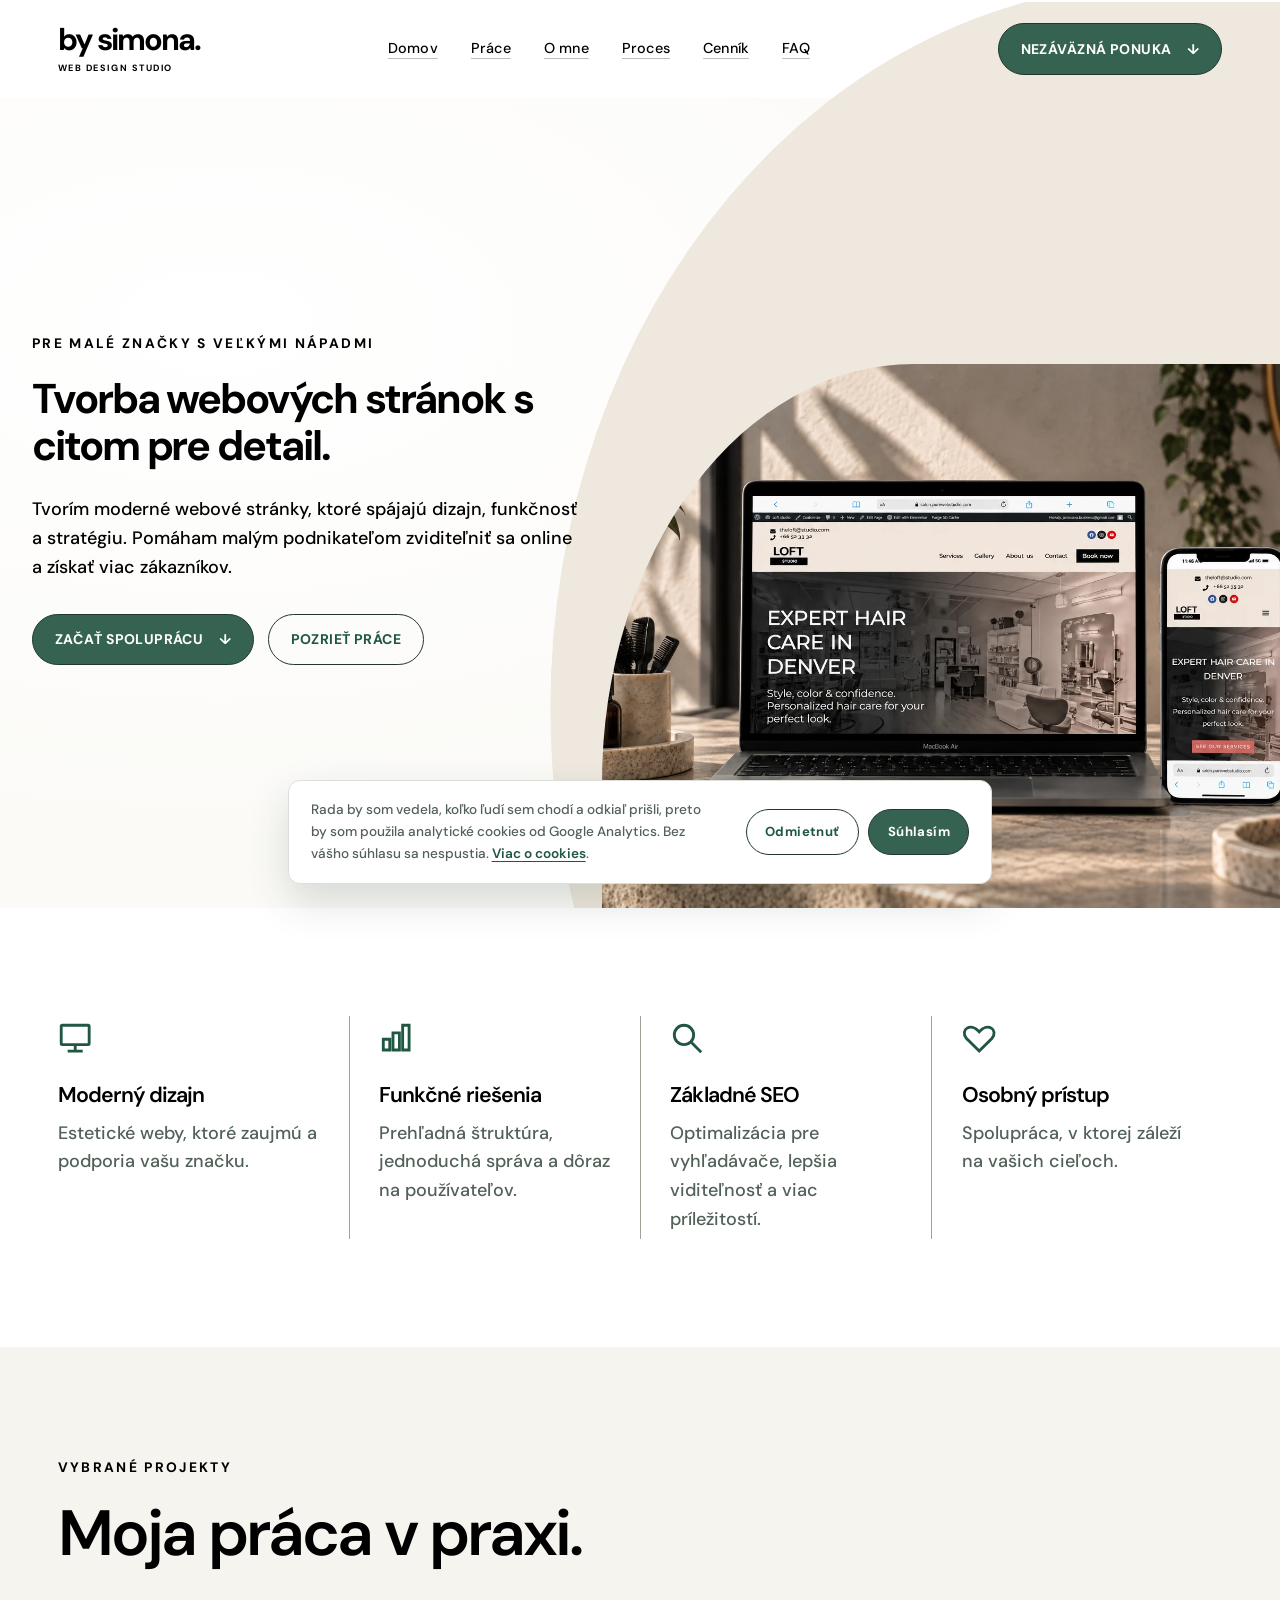
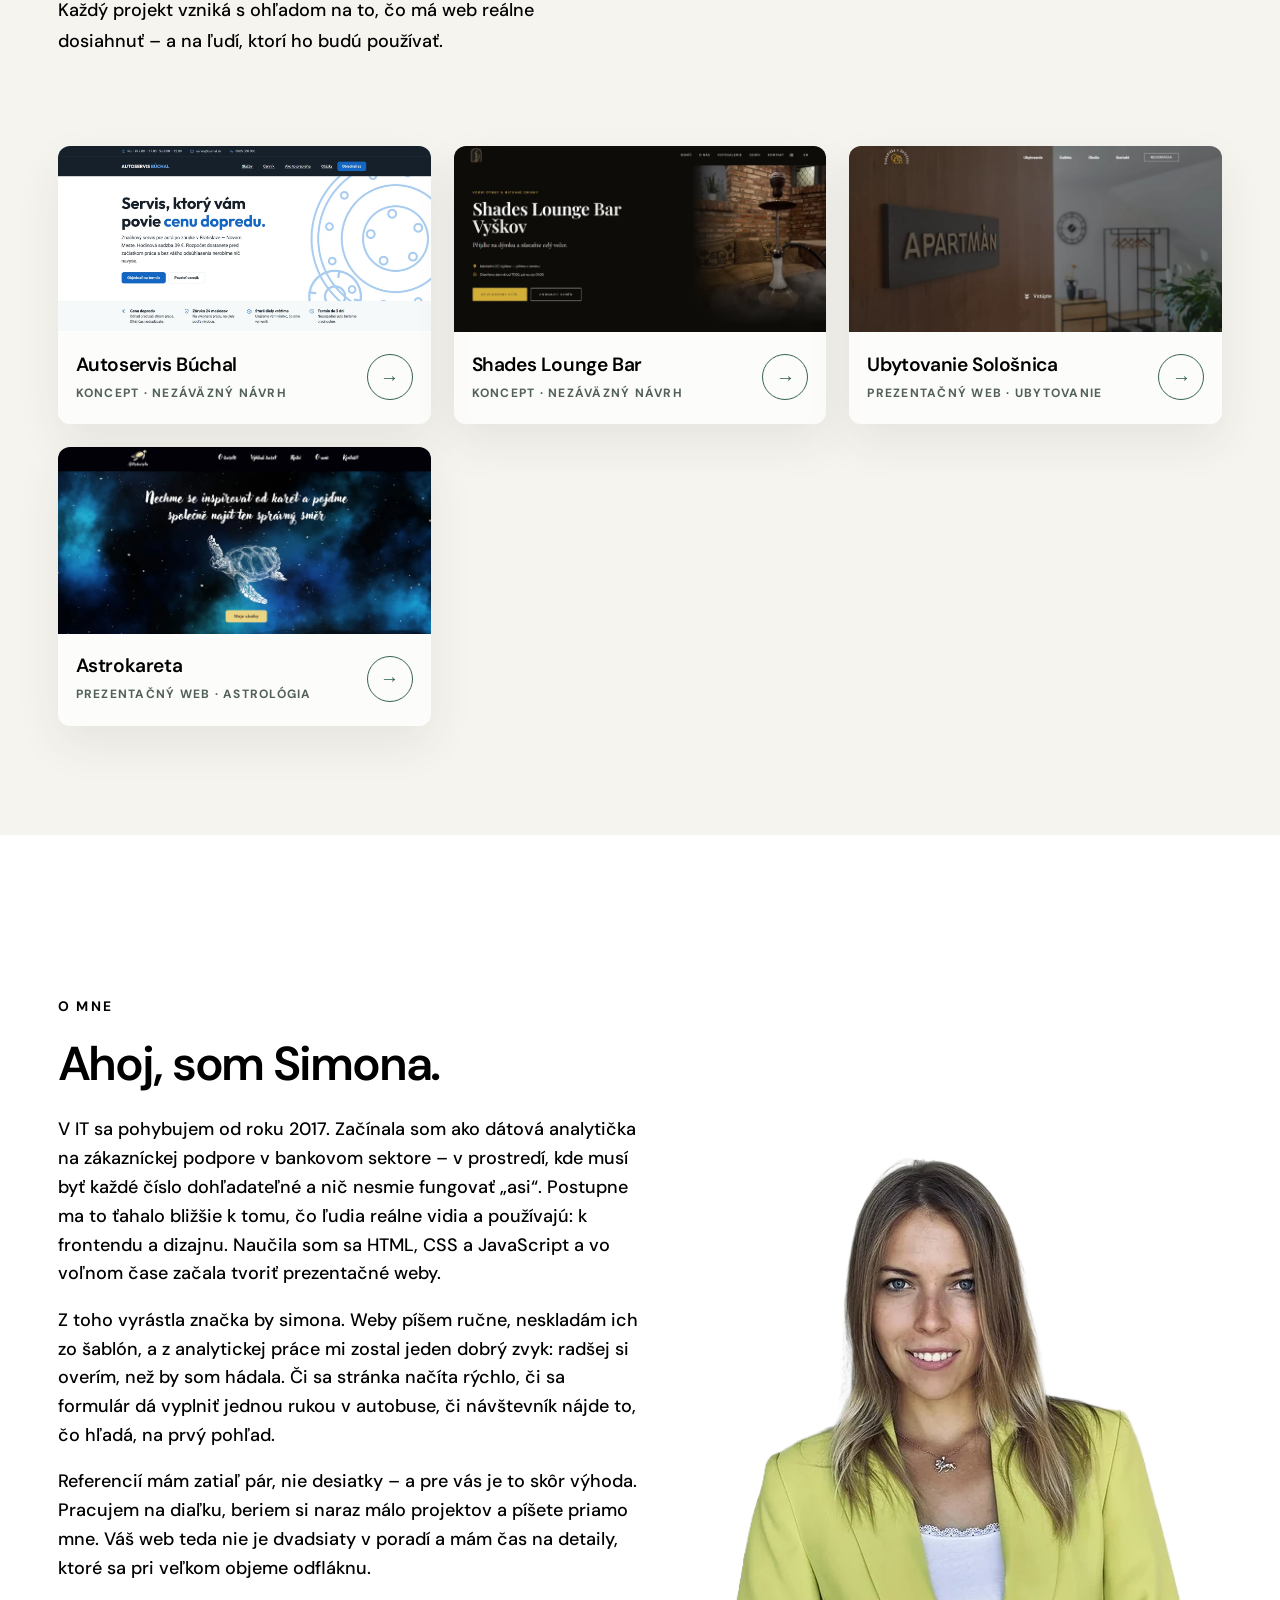
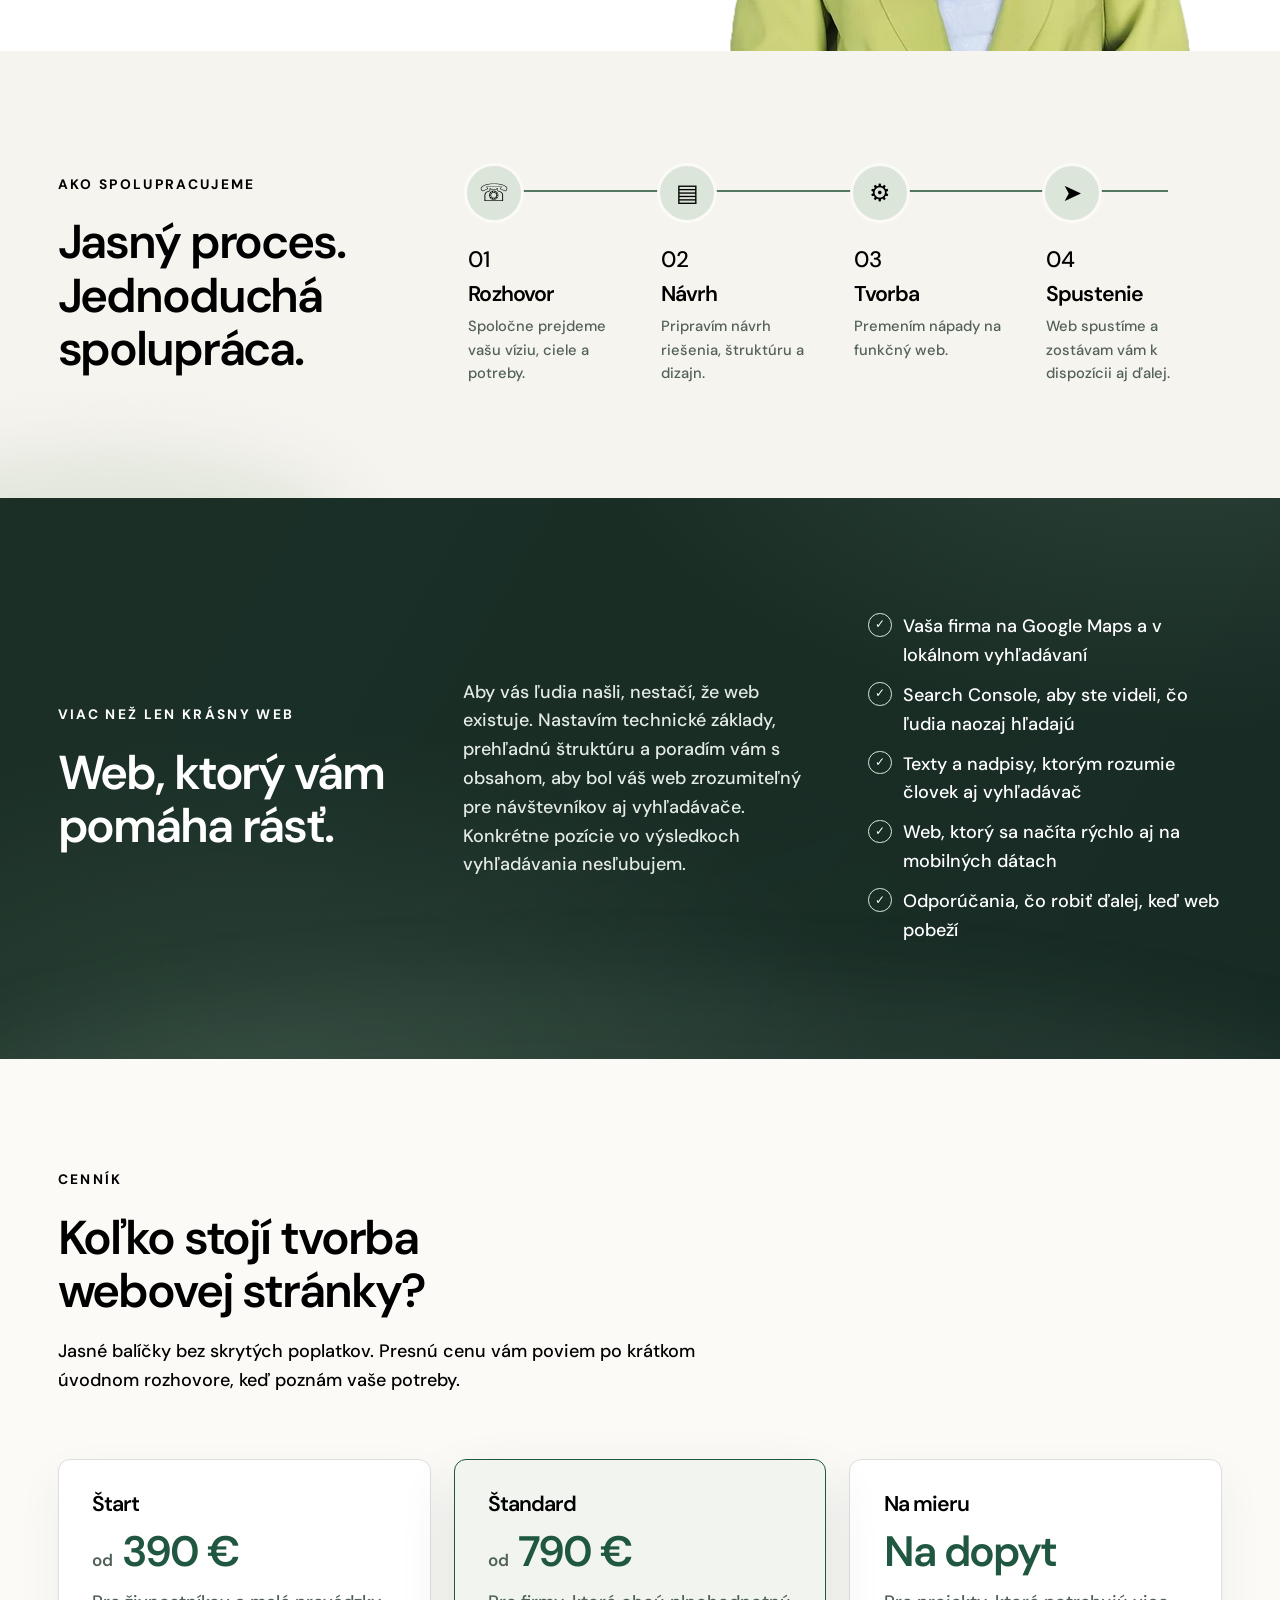
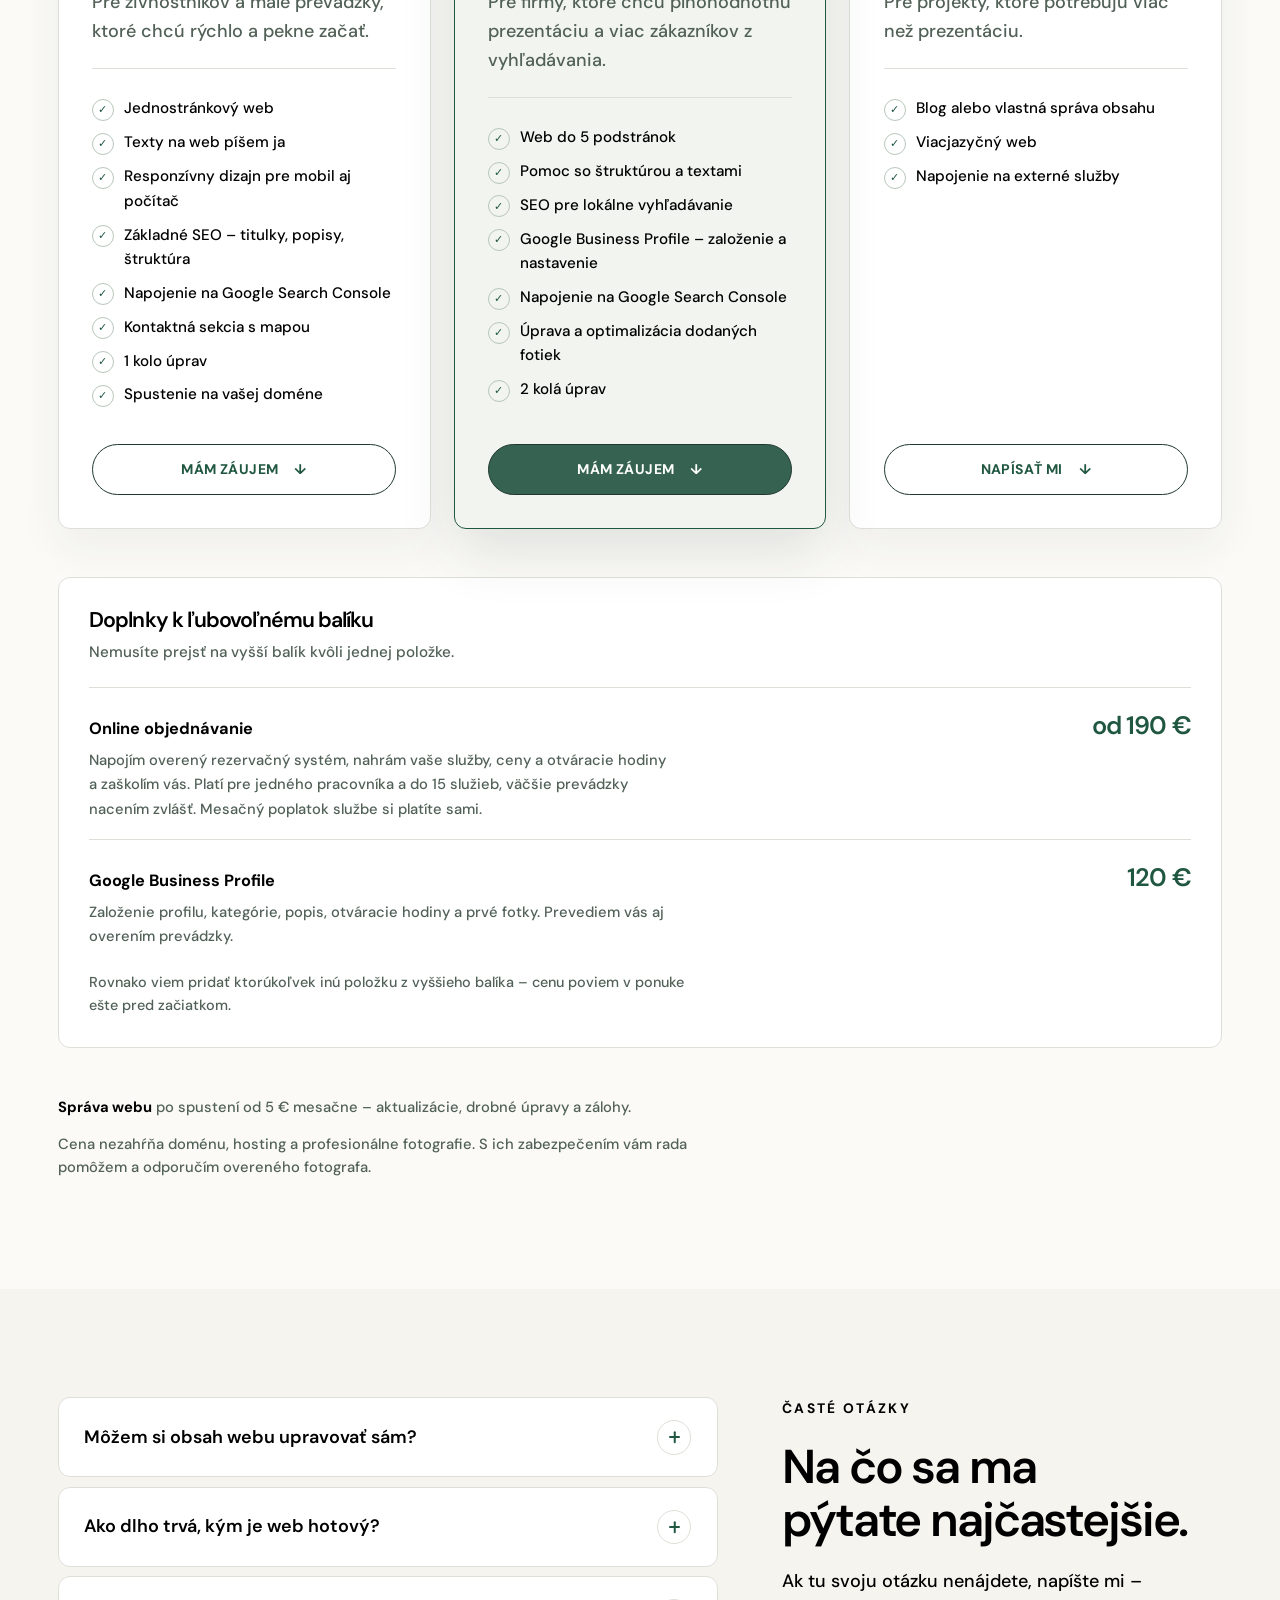
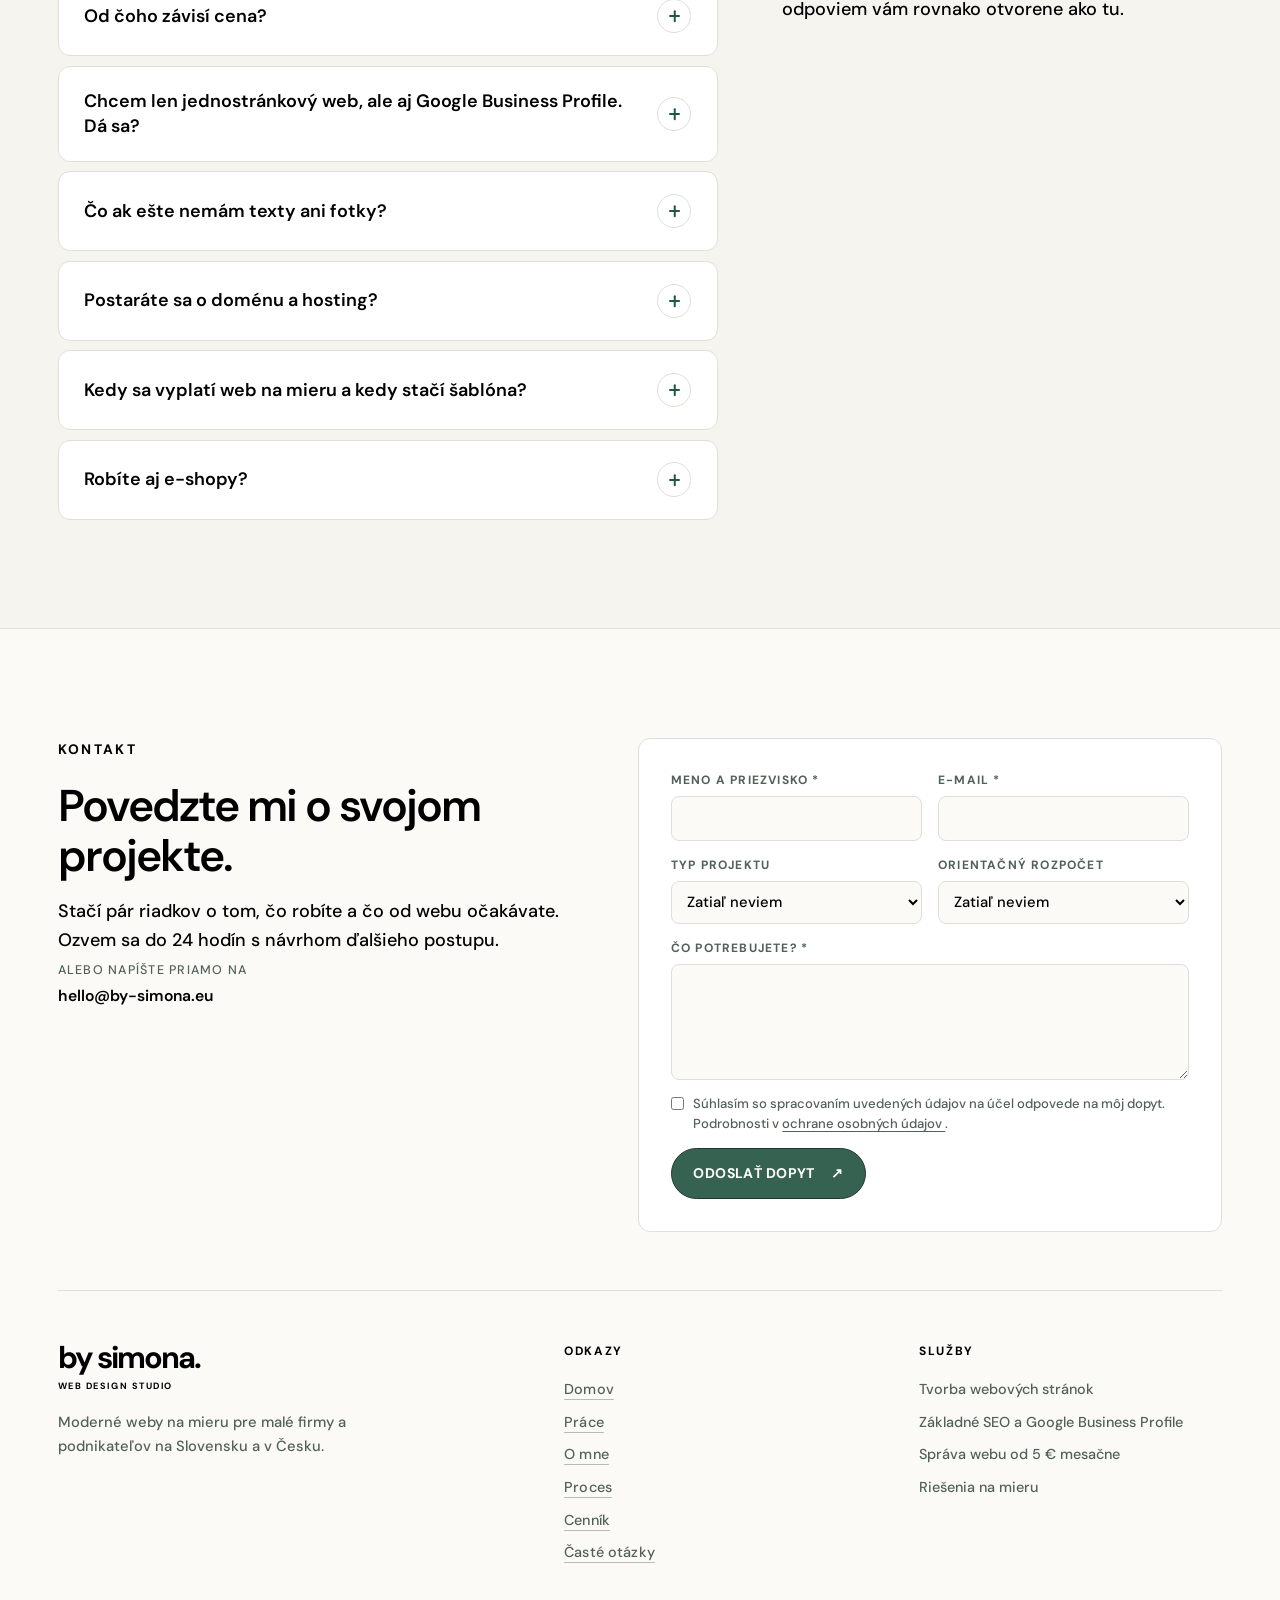
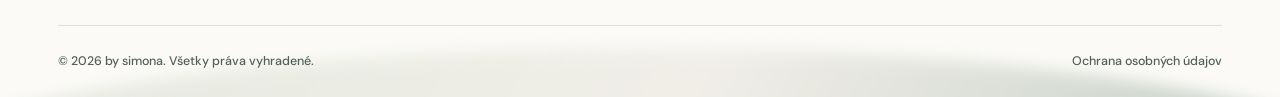
==== index.html @ e0314725 "Google Analytics az po suhlase s cookies Tag sa nevklada priamo do HTML. cookies.js ho prida do stra" ====
<!doctype html>
<html lang="sk">
  <head>
    <meta charset="utf-8" />
    <meta content="width=device-width,initial-scale=1" name="viewport" />
    <meta content="#20352c" name="theme-color" />
    <title>Tvorba webových stránok pre malé firmy | by simona</title>
    <meta
      content="Tvorba moderných a responzívnych webových stránok pre malých podnikateľov. Dizajn, funkčnosť a základné SEO od návrhu po spustenie. Weby od 390 €."
      name="description"
    />
    <link href="https://by-simona.eu/" rel="canonical" />
    <link href="favicon.svg" rel="icon" type="image/svg+xml" />

    <meta property="og:type" content="website" />
    <meta property="og:locale" content="sk_SK" />
    <meta property="og:site_name" content="by simona." />
    <meta property="og:url" content="https://by-simona.eu/" />
    <meta
      property="og:title"
      content="Tvorba webových stránok pre malé firmy | by simona"
    />
    <meta
      property="og:description"
      content="Moderné a responzívne weby pre malých podnikateľov. Dizajn, funkčnosť a základné SEO od návrhu po spustenie."
    />
    <meta
      property="og:image"
      content="https://by-simona.eu/assets/og-image.jpg"
    />
    <meta property="og:image:width" content="1200" />
    <meta property="og:image:height" content="800" />
    <meta
      property="og:image:alt"
      content="Ukážka webu na notebooku a telefóne – by simona"
    />
    <meta name="twitter:card" content="summary_large_image" />

    <link
      rel="preload"
      href="fonts/dm-sans-latin.woff2"
      as="font"
      type="font/woff2"
      crossorigin
    />
    <link href="style.css" rel="stylesheet" />
    <script>
      document.documentElement.classList.add("js");
    </script>
    <script defer src="script.js"></script>
    <script defer src="cookies.js"></script>

    <script type="application/ld+json">
      {
        "@context": "https://schema.org",
        "@type": "ProfessionalService",
        "name": "by simona.",
        "description": "Tvorba moderných a responzívnych webových stránok pre malých podnikateľov vrátane základného SEO.",
        "url": "https://by-simona.eu/",
        "email": "hello@by-simona.eu",
        "image": "https://by-simona.eu/assets/og-image.jpg",
        "logo": "https://by-simona.eu/favicon.svg",
        "areaServed": ["SK", "CZ"],
        "founder": {
          "@type": "Person",
          "name": "Simona",
          "image": "https://by-simona.eu/assets/simona.webp",
          "jobTitle": "Webová dizajnérka"
        },
        "knowsLanguage": ["sk", "cs"],
        "serviceType": [
          "Tvorba webových stránok",
          "Web dizajn",
          "SEO optimalizácia"
        ],
        "priceRange": "€€",
        "makesOffer": [
          {
            "@type": "Offer",
            "name": "Štart – jednostránkový web",
            "priceCurrency": "EUR",
            "priceSpecification": {
              "@type": "PriceSpecification",
              "minPrice": 390,
              "priceCurrency": "EUR"
            }
          },
          {
            "@type": "Offer",
            "name": "Štandard – web do 5 podstránok",
            "priceCurrency": "EUR",
            "priceSpecification": {
              "@type": "PriceSpecification",
              "minPrice": 790,
              "priceCurrency": "EUR"
            }
          },
          {
            "@type": "Offer",
            "name": "Online objednávanie – napojenie rezervačného systému",
            "priceCurrency": "EUR",
            "priceSpecification": {
              "@type": "PriceSpecification",
              "minPrice": 190,
              "priceCurrency": "EUR"
            }
          },
          {
            "@type": "Offer",
            "name": "Google Business Profile – založenie a nastavenie",
            "price": 120,
            "priceCurrency": "EUR"
          }
        ]
      }
    </script>
  </head>
  <body>
    <a class="skip" href="#obsah"> Preskočiť na obsah </a>
    <header class="header">
      <div class="container nav">
        <a aria-label="by simona – úvod" class="logo" href="#uvod"
          ><span class="logo-word">by simona.</span
          ><small> WEB DESIGN STUDIO </small></a
        >
        <button
          aria-controls="navigation"
          aria-expanded="false"
          aria-label="Otvoriť menu"
          class="menu-toggle"
          type="button"
        >
          <svg aria-hidden="true" class="icon-open" viewBox="0 0 24 24">
            <path d="M4 6h16M4 12h16M4 18h16"></path>
          </svg>
          <svg aria-hidden="true" class="icon-close" viewBox="0 0 24 24">
            <path d="M6 6l12 12M18 6 6 18"></path>
          </svg>
        </button>
        <nav aria-label="Hlavná navigácia" class="navlinks" id="navigation">
          <a href="#uvod">Domov</a>
          <a href="#portfolio">Práce</a>
          <a href="#omne">O mne</a>
          <a href="#proces">Proces</a>
          <a href="#cennik">Cenník</a>
          <a href="#faq">FAQ</a>
          <a class="button nav-cta-mobile" href="#kontakt">
            NEZÁVÄZNÁ PONUKA
            <span aria-hidden="true"> ↓ </span>
          </a>
        </nav>
        <a class="button nav-cta" href="#kontakt">
          NEZÁVÄZNÁ PONUKA
          <span aria-hidden="true"> ↓ </span>
        </a>
      </div>
    </header>
    <main id="obsah">
      <section class="hero" id="uvod">
        <div class="hero-copy reveal">
          <p class="eyebrow">PRE MALÉ ZNAČKY S VEĽKÝMI NÁPADMI</p>
          <h1>Tvorba webových stránok s citom pre detail.</h1>
          <p class="lead">
            Tvorím moderné webové stránky, ktoré spájajú dizajn, funkčnosť a
            stratégiu. Pomáham malým podnikateľom zviditeľniť sa online a získať
            viac zákazníkov.
          </p>
          <div class="hero-actions">
            <a class="button" href="#kontakt">
              ZAČAŤ SPOLUPRÁCU
              <span aria-hidden="true"> ↓ </span>
            </a>
            <a class="button button-outline" href="#portfolio">
              POZRIEŤ PRÁCE
            </a>
          </div>
        </div>
        <div class="hero-image hero-art">
          <div class="hero-photo-frame">
            <img
              alt="Ukážka responzívneho webu na notebooku a telefóne v prírodne ladenej scéne"
              fetchpriority="high"
              height="1024"
              src="assets/loft-studio-scene.webp"
              width="1536"
            />
          </div>
        </div>
      </section>
      <section
        aria-labelledby="sluzby-title"
        class="features container reveal"
        id="sluzby"
      >
        <h2 class="sr-only" id="sluzby-title">Čo ponúkam</h2>
        <article>
          <svg aria-hidden="true" viewbox="0 0 32 32">
            <rect height="18" rx="1" width="26" x="3" y="4"></rect>
            <path d="M16 22v6M9 28h14"></path>
          </svg>
          <h3>Moderný dizajn</h3>
          <p>Estetické weby, ktoré zaujmú a podporia vašu značku.</p>
        </article>
        <article>
          <svg aria-hidden="true" viewbox="0 0 32 32">
            <path d="M4 27h6V17H4zM13 27h6V11h-6zM22 27h6V4h-6z"></path>
          </svg>
          <h3>Funkčné riešenia</h3>
          <p>Prehľadná štruktúra, jednoduchá správa a dôraz na používateľov.</p>
        </article>
        <article>
          <svg aria-hidden="true" viewbox="0 0 32 32">
            <circle cx="13" cy="13" r="9"></circle>
            <path d="m20 20 9 9"></path>
          </svg>
          <h3>Základné SEO</h3>
          <p>
            Optimalizácia pre vyhľadávače, lepšia viditeľnosť a viac
            príležitostí.
          </p>
        </article>
        <article>
          <svg aria-hidden="true" viewbox="0 0 32 32">
            <path d="M16 28 4 16C-2 8 8 1 16 10 24 1 34 8 28 16Z"></path>
          </svg>
          <h3>Osobný prístup</h3>
          <p>Spolupráca, v ktorej záleží na vašich cieľoch.</p>
        </article>
      </section>

      <section
        class="portfolio section reveal"
        id="portfolio"
        aria-labelledby="projects-title"
      >
        <div class="container">
          <div class="eyebrow">Vybrané projekty</div>

          <div class="portfolio-layout">
            <div class="portfolio-intro reveal">
              <h2 id="projects-title">Moja práca v praxi.</h2>

              <p>
                Každý projekt vzniká s ohľadom na to, čo má web reálne dosiahnuť
                – a na ľudí, ktorí ho budú používať.
              </p>
            </div>

            <div class="project-grid">
              <article class="project reveal">
                <a
                  class="project-visual"
                  href="ukazky/autoservis-buchal/"
                  target="_blank"
                  rel="noopener"
                  aria-label="Zobraziť koncept pre Autoservis Búchal"
                >
                  <img
                    src="assets/autoservis-buchal.webp"
                    width="1600"
                    height="722"
                    alt="Náhľad konceptu webu pre Autoservis Búchal"
                    loading="lazy"
                  />
                </a>

                <div class="project-info">
                  <div>
                    <h3>Autoservis Búchal</h3>
                    <p class="project-type">Koncept · nezáväzný návrh</p>
                  </div>

                  <a
                    href="ukazky/autoservis-buchal/"
                    target="_blank"
                    rel="noopener"
                    aria-label="Zobraziť koncept pre Autoservis Búchal"
                  ></a>
                </div>
              </article>

              <article class="project reveal">
                <a
                  class="project-visual"
                  href="https://sjanosov.github.io/shades-lounge-bar/"
                  target="_blank"
                  rel="noopener"
                  aria-label="Zobraziť koncept pre Shades Lounge Bar"
                >
                  <img
                    src="assets/shades-lounge-bar.webp"
                    width="1600"
                    height="769"
                    alt="Náhľad konceptu webu pre Shades Lounge Bar"
                    loading="lazy"
                  />
                </a>

                <div class="project-info">
                  <div>
                    <h3>Shades Lounge Bar</h3>
                    <p class="project-type">Koncept · nezáväzný návrh</p>
                  </div>

                  <a
                    href="https://sjanosov.github.io/shades-lounge-bar/"
                    target="_blank"
                    rel="noopener"
                    aria-label="Zobraziť koncept pre Shades Lounge Bar"
                  ></a>
                </div>
              </article>

              <article class="project reveal">
                <a
                  class="project-visual"
                  href="https://ubytovanie-solosnica.sk/"
                  target="_blank"
                  rel="noopener"
                  aria-label="Zobraziť projekt Ubytovanie Sološnica"
                >
                  <img
                    src="assets/ubytovanie-solosnica.webp"
                    width="1600"
                    height="760"
                    alt="Náhľad webovej stránky Ubytovanie Sološnica"
                    loading="lazy"
                  />
                </a>

                <div class="project-info">
                  <div>
                    <h3>Ubytovanie Sološnica</h3>
                    <p class="project-type">Prezentačný web · Ubytovanie</p>
                  </div>

                  <a
                    href="https://ubytovanie-solosnica.sk/"
                    target="_blank"
                    rel="noopener"
                    aria-label="Zobraziť projekt Ubytovanie Sološnica"
                  ></a>
                </div>
              </article>

              <article class="project reveal">
                <a
                  class="project-visual"
                  href="https://astrokareta.cz/"
                  target="_blank"
                  rel="noopener"
                  aria-label="Zobraziť projekt Astrokareta"
                >
                  <img
                    src="assets/astrokareta.webp"
                    width="1600"
                    height="770"
                    alt="Náhľad webovej stránky Astrokareta"
                    loading="lazy"
                  />
                </a>

                <div class="project-info">
                  <div>
                    <h3>Astrokareta</h3>
                    <p class="project-type">Prezentačný web · Astrológia</p>
                  </div>

                  <a
                    href="https://astrokareta.cz/"
                    target="_blank"
                    rel="noopener"
                    aria-label="Zobraziť projekt Astrokareta"
                  ></a>
                </div>
              </article>
            </div>
          </div>
        </div>
      </section>
      <section class="about section" id="omne">
        <div class="container about-grid">
          <div class="about-copy reveal">
            <p class="eyebrow">O MNE</p>
            <h2>Ahoj, som Simona.</h2>
            <p>
              V IT sa pohybujem od roku 2017. Začínala som ako dátová analytička
              na zákazníckej podpore v bankovom sektore – v prostredí, kde musí
              byť každé číslo dohľadateľné a nič nesmie fungovať „asi“. Postupne
              ma to ťahalo bližšie k tomu, čo ľudia reálne vidia a používajú: k
              frontendu a dizajnu. Naučila som sa HTML, CSS a JavaScript a vo
              voľnom čase začala tvoriť prezentačné weby.
            </p>
            <p>
              Z toho vyrástla značka by simona. Weby píšem ručne, neskladám ich
              zo šablón, a z analytickej práce mi zostal jeden dobrý zvyk:
              radšej si overím, než by som hádala. Či sa stránka načíta rýchlo,
              či sa formulár dá vyplniť jednou rukou v autobuse, či návštevník
              nájde to, čo hľadá, na prvý pohľad.
            </p>
            <p>
              Referencií mám zatiaľ pár, nie desiatky – a pre vás je to skôr
              výhoda. Pracujem na diaľku, beriem si naraz málo projektov a
              píšete priamo mne. Váš web teda nie je dvadsiaty v poradí a mám
              čas na detaily, ktoré sa pri veľkom objeme odfláknu.
            </p>
          </div>
          <div class="about-photo reveal">
            <img
              alt="Simona – autorka webového štúdia by simona"
              height="512"
              loading="lazy"
              src="assets/simona.webp"
              width="512"
            />
          </div>
        </div>
      </section>
      <section class="process section" id="proces">
        <div class="container process-grid">
          <div class="reveal">
            <p class="eyebrow">AKO SPOLUPRACUJEME</p>
            <h2>
              Jasný proces.
              <br />
              Jednoduchá spolupráca.
            </h2>
          </div>
          <ol class="steps timeline">
            <li class="reveal">
              <div aria-hidden="true" class="step-icon">☏</div>
              <span> 01 </span>
              <h3>Rozhovor</h3>
              <p>Spoločne prejdeme vašu víziu, ciele a potreby.</p>
            </li>
            <li class="reveal">
              <div aria-hidden="true" class="step-icon">▤</div>
              <span> 02 </span>
              <h3>Návrh</h3>
              <p>Pripravím návrh riešenia, štruktúru a dizajn.</p>
            </li>
            <li class="reveal">
              <div aria-hidden="true" class="step-icon">⚙</div>
              <span> 03 </span>
              <h3>Tvorba</h3>
              <p>Premením nápady na funkčný web.</p>
            </li>
            <li class="reveal">
              <div aria-hidden="true" class="step-icon">➤</div>
              <span> 04 </span>
              <h3>Spustenie</h3>
              <p>Web spustíme a zostávam vám k dispozícii aj ďalej.</p>
            </li>
          </ol>
        </div>
      </section>
      <section class="seo section">
        <div class="container seo-grid reveal">
          <div>
            <p class="eyebrow">VIAC NEŽ LEN KRÁSNY WEB</p>
            <h2>Web, ktorý vám pomáha rásť.</h2>
          </div>
          <p>
            Aby vás ľudia našli, nestačí, že web existuje. Nastavím technické
            základy, prehľadnú štruktúru a poradím vám s obsahom, aby bol váš
            web zrozumiteľný pre návštevníkov aj vyhľadávače. Konkrétne pozície
            vo výsledkoch vyhľadávania nesľubujem.
          </p>
          <ul>
            <li>Vaša firma na Google Maps a v lokálnom vyhľadávaní</li>
            <li>Search Console, aby ste videli, čo ľudia naozaj hľadajú</li>
            <li>Texty a nadpisy, ktorým rozumie človek aj vyhľadávač</li>
            <li>Web, ktorý sa načíta rýchlo aj na mobilných dátach</li>
            <li>Odporúčania, čo robiť ďalej, keď web pobeží</li>
          </ul>
        </div>
      </section>
      <section
        class="pricing section"
        id="cennik"
        aria-labelledby="cennik-title"
      >
        <div class="container">
          <div class="pricing-intro reveal">
            <p class="eyebrow">CENNÍK</p>
            <h2 id="cennik-title">Koľko stojí tvorba webovej stránky?</h2>
            <p>
              Jasné balíčky bez skrytých poplatkov. Presnú cenu vám poviem po
              krátkom úvodnom rozhovore, keď poznám vaše potreby.
            </p>
          </div>
          <div class="pricing-grid reveal">
            <article class="plan">
              <h3>Štart</h3>
              <p class="plan-price"><small>od</small> 390 €</p>
              <p class="plan-desc">
                Pre živnostníkov a malé prevádzky, ktoré chcú rýchlo a pekne
                začať.
              </p>
              <ul>
                <li>Jednostránkový web</li>
                <li>Texty na web píšem ja</li>
                <li>Responzívny dizajn pre mobil aj počítač</li>
                <li>Základné SEO – titulky, popisy, štruktúra</li>
                <li>Napojenie na Google Search Console</li>
                <li>Kontaktná sekcia s mapou</li>
                <li>1 kolo úprav</li>
                <li>Spustenie na vašej doméne</li>
              </ul>
              <a
                class="button button-outline"
                data-plan="Štart – jednostránkový web"
                href="#kontakt"
              >
                MÁM ZÁUJEM
                <span aria-hidden="true"> ↓ </span>
              </a>
            </article>
            <article class="plan plan-featured">
              <h3>Štandard</h3>
              <p class="plan-price"><small>od</small> 790 €</p>
              <p class="plan-desc">
                Pre firmy, ktoré chcú plnohodnotnú prezentáciu a viac zákazníkov
                z vyhľadávania.
              </p>
              <ul>
                <li>Web do 5 podstránok</li>
                <li>Pomoc so štruktúrou a textami</li>
                <li>SEO pre lokálne vyhľadávanie</li>
                <li>Google Business Profile – založenie a nastavenie</li>
                <li>Napojenie na Google Search Console</li>
                <li>Úprava a optimalizácia dodaných fotiek</li>
                <li>2 kolá úprav</li>
              </ul>
              <a
                class="button"
                data-plan="Štandard – web do 5 podstránok"
                href="#kontakt"
              >
                MÁM ZÁUJEM
                <span aria-hidden="true"> ↓ </span>
              </a>
            </article>
            <article class="plan">
              <h3>Na mieru</h3>
              <p class="plan-price">Na dopyt</p>
              <p class="plan-desc">
                Pre projekty, ktoré potrebujú viac než prezentáciu.
              </p>
              <ul>
                <li>Blog alebo vlastná správa obsahu</li>
                <li>Viacjazyčný web</li>
                <li>Napojenie na externé služby</li>
              </ul>
              <a
                class="button button-outline"
                data-plan="Riešenie na mieru"
                href="#kontakt"
              >
                NAPÍSAŤ MI
                <span aria-hidden="true"> ↓ </span>
              </a>
            </article>
          </div>
          <div class="pricing-addons reveal">
            <div class="addons-head">
              <h3>Doplnky k ľubovoľnému balíku</h3>
              <p>Nemusíte prejsť na vyšší balík kvôli jednej položke.</p>
            </div>
            <ul>
              <li class="addon">
                <div class="addon-copy">
                  <strong>Online objednávanie</strong>
                  <p>
                    Napojím overený rezervačný systém, nahrám vaše služby, ceny
                    a otváracie hodiny a zaškolím vás. Platí pre jedného
                    pracovníka a do 15 služieb, väčšie prevádzky nacením zvlášť.
                    Mesačný poplatok službe si platíte sami.
                  </p>
                </div>
                <p class="addon-price">od 190 €</p>
              </li>
              <li class="addon">
                <div class="addon-copy">
                  <strong>Google Business Profile</strong>
                  <p>
                    Založenie profilu, kategórie, popis, otváracie hodiny a prvé
                    fotky. Prevediem vás aj overením prevádzky.
                  </p>
                </div>
                <p class="addon-price">120 €</p>
              </li>
            </ul>
            <p class="addons-note">
              Rovnako viem pridať ktorúkoľvek inú položku z vyššieho balíka –
              cenu poviem v ponuke ešte pred začiatkom.
            </p>
          </div>
          <div class="pricing-notes reveal">
            <p>
              <strong>Správa webu</strong> po spustení od 5 € mesačne –
              aktualizácie, drobné úpravy a zálohy.
            </p>
            <p>
              Cena nezahŕňa doménu, hosting a profesionálne fotografie. S ich
              zabezpečením vám rada pomôžem a odporučím overeného fotografa.
            </p>
          </div>
        </div>
      </section>
      <section class="faq section" id="faq" aria-labelledby="faq-title">
        <div class="container faq-layout">
          <div class="faq-intro reveal">
            <p class="eyebrow">ČASTÉ OTÁZKY</p>
            <h2 id="faq-title">Na čo sa ma pýtate najčastejšie.</h2>
            <p>
              Ak tu svoju otázku nenájdete, napíšte mi – odpoviem vám rovnako
              otvorene ako tu.
            </p>
          </div>
          <div class="faq-list reveal">
            <details class="faq-item" name="faq">
              <summary>
                <span>Môžem si obsah webu upravovať sám?</span>
                <span aria-hidden="true" class="faq-marker"></span>
              </summary>
              <div class="faq-answer">
                <p>
                  Weby staviam ako statické – priamo v HTML, CSS a JavaScripte,
                  bez WordPressu. Vďaka tomu sa načítavajú rýchlo, nemajú sa ako
                  rozbiť pri aktualizáciách pluginov a nedá sa k nim dostať cez
                  známe bezpečnostné diery. Daň za to je, že texty a fotky v
                  balíkoch Štart a Štandard nemeníte vy, ale ja.
                </p>
                <p>
                  Presne na to slúži správa webu od 5 € mesačne – drobné úpravy
                  vyriešim za vás, zvyčajne do pár dní. Ak chcete obsah
                  spravovať sami, napríklad pridávať články do blogu, dá sa to:
                  patrí to do balíka Na mieru, kde web napojím na redakčný
                  systém.
                </p>
              </div>
            </details>
            <details class="faq-item" name="faq">
              <summary>
                <span>Ako dlho trvá, kým je web hotový?</span>
                <span aria-hidden="true" class="faq-marker"></span>
              </summary>
              <div class="faq-answer">
                <p>
                  Jednostránkový web zvládnem obvykle za 2 až 3 týždne, web do
                  piatich podstránok za 4 až 6 týždňov. Najčastejšia príčina
                  zdržania nie je samotná tvorba, ale čakanie na texty a fotky.
                  Ak máte fixný termín, povedzte mi ho hneď na začiatku – poviem
                  vám rovno, či je reálny, nie to, čo chcete počuť.
                </p>
              </div>
            </details>
            <details class="faq-item" name="faq">
              <summary>
                <span>Od čoho závisí cena?</span>
                <span aria-hidden="true" class="faq-marker"></span>
              </summary>
              <div class="faq-answer">
                <p>
                  Hlavne od počtu podstránok a od toho, čo má web robiť navyše –
                  rezervácie, viac jazykov, napojenie na externú službu. Vplyv
                  má aj to, či texty a fotky dodáte hotové, alebo ich
                  pripravujeme spoločne. Sumu, ktorú vám pošlem v ponuke, potom
                  držím – nedávam nízky odhad, ktorý sa počas práce nafúkne.
                </p>
              </div>
            </details>
            <details class="faq-item" name="faq">
              <summary>
                <span>
                  Chcem len jednostránkový web, ale aj Google Business Profile.
                  Dá sa?
                </span>
                <span aria-hidden="true" class="faq-marker"></span>
              </summary>
              <div class="faq-answer">
                <p>
                  Dá. Balíky sú východiskový bod, nie krabica, z ktorej sa nedá
                  vystúpiť. Google Business Profile nájdete v cenníku medzi
                  doplnkami a pridám ho k ľubovoľnému balíku; napojenie na
                  Search Console robím v každom balíku zdarma.
                </p>
                <p>
                  Samotný profil je od Googlu bezplatný – platíte mi za to, aby
                  bol nastavený tak, že vás ľudia v mapách naozaj nájdu.
                  Počítajte s tým, že overenie prevádzky robí Google, nie ja. To
                  môže trvať pár dní a niekedy si vypýta pohľadnicu na adresu
                  alebo video z prevádzky.
                </p>
              </div>
            </details>
            <details class="faq-item" name="faq">
              <summary>
                <span>Čo ak ešte nemám texty ani fotky?</span>
                <span aria-hidden="true" class="faq-marker"></span>
              </summary>
              <div class="faq-answer">
                <p>
                  To je úplne bežné. V balíku Štandard pomáham so štruktúrou aj
                  textami – vy mi vlastnými slovami povedzte, čo robíte a pre
                  koho, a ja z toho urobím obsah, ktorý má hlavu a pätu. Fotky,
                  ktoré dodáte, upravím a zoptimalizujem, aby web nespomaľovali.
                  Ak fotky nemáte vôbec, odporučím overeného fotografa; jeho
                  prácu si platíte zvlášť.
                </p>
              </div>
            </details>
            <details class="faq-item" name="faq">
              <summary>
                <span>Postaráte sa o doménu a hosting?</span>
                <span aria-hidden="true" class="faq-marker"></span>
              </summary>
              <div class="faq-answer">
                <p>
                  Prevediem vás tým a pomôžem s nastavením, ale kupujete si ich
                  na svoje meno. To je zámer, nie pohodlnosť: majiteľom domény
                  aj hostingu zostávate vy, takže keď sa niekedy rozhodnete
                  pokračovať s niekým iným, web aj adresu si beriete so sebou a
                  nie ste na mne závislí. Tieto poplatky nie sú v cene webu,
                  bývajú v desiatkach eur ročne.
                </p>
              </div>
            </details>
            <details class="faq-item" name="faq">
              <summary>
                <span>Kedy sa vyplatí web na mieru a kedy stačí šablóna?</span>
                <span aria-hidden="true" class="faq-marker"></span>
              </summary>
              <div class="faq-answer">
                <p>
                  Šablóna aj WordPress sú legitímne riešenia a pri časti
                  projektov sú rozumnou voľbou – sama som vo WordPresse weby
                  robila, takže to nehodnotím zvonku. Ak potrebujete web rýchlo,
                  chcete si obsah spravovať sami a vzhľad z ponuky šablón vám
                  vyhovuje, povedzme si to hneď, keď sa mi ozvete. Neprehováram
                  nikoho do riešenia, ktoré nepotrebuje.
                </p>
                <p>
                  Web na mieru má zmysel inde: keď má vyzerať ako vaša značka a
                  nie ako šablóna, a keď vám záleží na rýchlosti načítania.
                  Ručne písaná stránka nesie len to, čo naozaj potrebujete –
                  žiadny kód navyše, ktorý by ju spomaľoval.
                </p>
              </div>
            </details>
            <details class="faq-item" name="faq">
              <summary>
                <span>Robíte aj e-shopy?</span>
                <span aria-hidden="true" class="faq-marker"></span>
              </summary>
              <div class="faq-answer">
                <p>
                  Nie. Venujem sa prezentačným webom – bary a kaviarne,
                  ubytovanie, služby, salóny, malé značky. Ak potrebujete
                  predávať online, radšej vám odporučím niekoho, kto e-shopy
                  robí dennodenne, než aby som sa to učila na vašom projekte.
                </p>
              </div>
            </details>
          </div>
        </div>
      </section>
    </main>
    <footer class="footer" id="kontakt">
      <div class="container">
        <div class="footer-cta reveal">
          <div class="footer-cta-copy">
            <p class="eyebrow">KONTAKT</p>
            <h2>Povedzte mi o svojom projekte.</h2>
            <p class="footer-cta-lead">
              Stačí pár riadkov o tom, čo robíte a čo od webu očakávate. Ozvem
              sa do 24 hodín s návrhom ďalšieho postupu.
            </p>
            <p class="footer-cta-note">alebo napíšte priamo na</p>
            <div class="email-tooltip">
              <button
                aria-describedby="email-tooltip-text"
                class="contact-email"
                data-copy-email="hello@by-simona.eu"
                type="button"
              >
                hello@by-simona.eu
              </button>
              <span
                class="email-tooltip__text"
                id="email-tooltip-text"
                role="tooltip"
              >
                Kliknite pre skopírovanie
              </span>
            </div>
          </div>
          <form
            action="https://api.web3forms.com/submit"
            class="contact-form"
            id="kontaktny-formular"
            method="POST"
          >
            <input
              name="access_key"
              type="hidden"
              value="12629a1a-82ec-4872-847e-479985a27a0f"
            />
            <input
              name="subject"
              type="hidden"
              value="Nový dopyt z webu by-simona.eu"
            />
            <input name="from_name" type="hidden" value="by-simona.eu" />
            <input
              autocomplete="off"
              class="form-honeypot"
              name="botcheck"
              tabindex="-1"
              type="checkbox"
            />

            <p class="form-field">
              <label for="pole-meno">Meno a priezvisko *</label>
              <input
                autocomplete="name"
                id="pole-meno"
                name="meno"
                required
                type="text"
              />
            </p>
            <p class="form-field">
              <label for="pole-email">E-mail *</label>
              <input
                autocomplete="email"
                id="pole-email"
                name="email"
                required
                type="email"
              />
            </p>
            <p class="form-field">
              <label for="pole-projekt">Typ projektu</label>
              <select id="pole-projekt" name="typ_projektu">
                <option value="Neviem posúdiť">Zatiaľ neviem</option>
                <option value="Štart – jednostránkový web">
                  Štart – jednostránkový web
                </option>
                <option value="Štandard – web do 5 podstránok">
                  Štandard – web do 5 podstránok
                </option>
                <option value="Riešenie na mieru">Riešenie na mieru</option>
                <option value="Správa existujúceho webu">
                  Správa existujúceho webu
                </option>
              </select>
            </p>
            <p class="form-field">
              <label for="pole-rozpocet">Orientačný rozpočet</label>
              <select id="pole-rozpocet" name="rozpocet">
                <option value="Neuvedený">Zatiaľ neviem</option>
                <option value="do 500 €">do 500 €</option>
                <option value="500 – 1 000 €">500 – 1 000 €</option>
                <option value="1 000 – 2 000 €">1 000 – 2 000 €</option>
                <option value="nad 2 000 €">nad 2 000 €</option>
              </select>
            </p>
            <p class="form-field form-field-wide">
              <label for="pole-sprava">Čo potrebujete? *</label>
              <textarea
                id="pole-sprava"
                name="sprava"
                required
                rows="4"
              ></textarea>
            </p>
            <label class="form-consent" for="pole-suhlas">
              <input id="pole-suhlas" name="suhlas" required type="checkbox" />
              <span>
                Súhlasím so spracovaním uvedených údajov na účel odpovede na môj
                dopyt. Podrobnosti v
                <a href="ochrana-osobnych-udajov.html">
                  ochrane osobných údajov </a
                >.
              </span>
            </label>
            <button class="button form-submit" type="submit">
              ODOSLAŤ DOPYT
              <span aria-hidden="true"> ↗ </span>
            </button>
            <p aria-live="polite" class="form-status" role="status"></p>
          </form>
        </div>
        <div class="footer-main">
          <div class="footer-brand">
            <a aria-label="by simona – späť na úvod" class="logo" href="#uvod"
              ><span class="logo-word">by simona.</span
              ><small> WEB DESIGN STUDIO </small></a
            >
            <p>
              Moderné weby na mieru pre malé firmy a podnikateľov na Slovensku a
              v Česku.
            </p>
          </div>
          <nav aria-label="Odkazy v pätičke" class="footer-col">
            <span class="footer-col-title">ODKAZY</span>
            <a href="#uvod">Domov</a>
            <a href="#portfolio">Práce</a>
            <a href="#omne">O mne</a>
            <a href="#proces">Proces</a>
            <a href="#cennik">Cenník</a>
            <a href="#faq">Časté otázky</a>
          </nav>
          <div class="footer-col">
            <span class="footer-col-title">SLUŽBY</span>
            <ul>
              <li>Tvorba webových stránok</li>
              <li>Základné SEO a Google Business Profile</li>
              <li>Správa webu od 5 € mesačne</li>
              <li>Riešenia na mieru</li>
            </ul>
          </div>
        </div>
        <div class="footer-bottom">
          <span>
            © <span id="year">2026</span> by simona. Všetky práva vyhradené.
          </span>
          <a href="ochrana-osobnych-udajov.html">Ochrana osobných údajov</a>
        </div>
      </div>
    </footer>
  </body>
</html>
---- style.css ----
@charset "UTF-8";
@font-face {
  font-family: "DM Sans";
  font-style: normal;
  font-weight: 400 700;
  font-display: swap;
  src: url("fonts/dm-sans-latin-ext.woff2") format("woff2");
  unicode-range: U+0100-02BA, U+02BD-02C5, U+02C7-02CC, U+02CE-02D7, U+02DD-02FF, U+0304, U+0308, U+0329, U+1D00-1DBF, U+1E00-1E9F, U+1EF2-1EFF, U+2020, U+20A0-20AB, U+20AD-20C0, U+2113, U+2C60-2C7F, U+A720-A7FF;
}
@font-face {
  font-family: "DM Sans";
  font-style: normal;
  font-weight: 400 700;
  font-display: swap;
  src: url("fonts/dm-sans-latin.woff2") format("woff2");
  unicode-range: U+0000-00FF, U+0131, U+0152-0153, U+02BB-02BC, U+02C6, U+02DA, U+02DC, U+0304, U+0308, U+0329, U+2000-206F, U+20AC, U+2122, U+2191, U+2193, U+2212, U+2215, U+FEFF, U+FFFD;
}
:root {
  --cream: #fbfaf7;
  --forest: #205741;
  --ink: #000;
  --line: #dedfd8;
}

* {
  box-sizing: border-box;
}

::-moz-selection {
  background: #205741;
  color: #fff;
}

::selection {
  background: #205741;
  color: #fff;
}

html {
  scroll-behavior: smooth;
  scroll-padding-top: 6rem;
}

body {
  margin: 0;
  color: #000;
  font: 500 clamp(1rem, 0.94rem + 0.26vw, 1.125rem)/1.6 "DM Sans", Arial, sans-serif;
  -webkit-font-smoothing: antialiased;
  overflow-x: hidden;
}

a {
  color: inherit;
  text-decoration: none;
}

button {
  font: inherit;
}

img {
  display: block;
  max-width: 100%;
}

a:focus-visible,
button:focus-visible {
  outline: 3px solid #8ca695;
  outline-offset: 5px;
}

.container {
  width: min(100% - clamp(2.5rem, 9vw, 9rem), 1420px);
  margin-inline: auto;
}

.section {
  padding-block: clamp(5.5rem, 8.5vw, 9rem);
}

.eyebrow {
  font-size: clamp(0.76rem, 0.7rem + 0.2vw, 0.92rem);
  font-weight: 700;
  letter-spacing: 0.17em;
  margin: 0 0 1.35rem;
}

h1,
h2,
h3,
p {
  margin-top: 0;
}

h1,
h2,
h3 {
  font-weight: 600;
  line-height: 1.12;
  letter-spacing: -0.045em;
}

h1 {
  font-size: clamp(2.6rem, 2rem + 2.5vw, 4.55rem);
}

h2 {
  font-size: clamp(2rem, 1.65rem + 1.65vw, 3.2rem);
}

h3 {
  font-size: clamp(1.1rem, 1rem + 0.42vw, 1.4rem);
}

.sr-only {
  position: absolute;
  width: 1px;
  height: 1px;
  overflow: hidden;
  clip-path: inset(50%);
  white-space: nowrap;
}

.skip {
  position: absolute;
  left: 1rem;
  top: -5rem;
  z-index: 100;
  background: #fff;
  padding: 0.8rem 1rem;
}

.skip:focus {
  top: 1rem;
}

.logo {
  display: inline-flex;
  flex-direction: column;
  width: -moz-max-content;
  width: max-content;
  font-size: clamp(1.7rem, 2.4vw, 2.4rem);
  font-weight: 700;
  letter-spacing: normal;
  line-height: 1;
  align-items: flex-start;
  white-space: nowrap;
  flex-shrink: 0;
  min-width: -moz-max-content;
  min-width: max-content;
}
.logo small {
  margin-top: 0.42rem;
  font-size: 0.57rem;
  font-weight: 700;
  letter-spacing: 0.17em;
  display: block;
  white-space: nowrap;
}

.header {
  position: relative;
  z-index: 20;
  background: transparent;
  isolation: isolate;
}
.header .nav {
  min-height: 6.1rem;
  display: flex;
  align-items: center;
  justify-content: space-between;
  gap: 2rem;
  position: relative;
  z-index: 2;
}

.navlinks {
  display: flex;
  align-items: center;
  gap: clamp(1.3rem, 2.6vw, 3rem);
}
.navlinks a {
  font-size: 0.9rem;
  font-weight: 500;
  letter-spacing: 0.01em;
  color: #000;
  text-decoration: underline;
  text-decoration-thickness: 1px;
  text-decoration-color: rgba(0, 0, 0, 0.26);
  text-underline-offset: 0.32em;
  transition: color 0.2s, text-decoration-color 0.2s, text-decoration-thickness 0.2s;
}
.navlinks a.nav-cta-mobile {
  display: none;
}
.navlinks a:hover,
.navlinks a:focus-visible {
  color: #205741;
  text-decoration-color: #205741;
  text-decoration-thickness: 2px;
}

.menu-toggle {
  display: none;
}
.menu-toggle svg {
  width: 1.15rem;
  height: 1.15rem;
  fill: none;
  stroke: currentColor;
  stroke-width: 2;
  stroke-linecap: round;
}
.menu-toggle .icon-close {
  display: none;
}
.menu-toggle[aria-expanded=true] {
  border-color: #366351;
  background: #366351;
  color: #fff;
}
.menu-toggle[aria-expanded=true] .icon-open {
  display: none;
}
.menu-toggle[aria-expanded=true] .icon-close {
  display: block;
  animation: menu-icon-in 0.25s ease both;
}

@keyframes menu-icon-in {
  from {
    opacity: 0;
    transform: rotate(-90deg);
  }
  to {
    opacity: 1;
    transform: rotate(0);
  }
}
.button {
  display: inline-flex;
  align-items: center;
  justify-content: center;
  gap: 1rem;
  border: 1px solid #20372e;
  border-radius: 100px;
  padding: 0.85rem 1.35rem;
  background: #366351;
  color: #fff;
  font-size: clamp(0.8rem, 0.78rem + 0.12vw, 0.92rem);
  font-weight: 700;
  letter-spacing: 0.03em;
  transition: background 0.25s, color 0.25s, transform 0.25s;
}
.button span {
  transition: transform 0.25s;
}

.button:hover {
  background: #355646;
  transform: translateY(-2px);
}

.button:hover span {
  transform: translateX(4px);
}

.button-outline {
  background: transparent;
  color: #205741;
}

.button-outline:hover,
.button-outline:focus-visible {
  background: #366351;
  color: #f6f4ef;
}

.hero {
  position: relative;
  display: grid;
  grid-template-columns: minmax(0, 47%) minmax(0, 53%);
  min-height: clamp(38rem, 43vw, 47rem);
  overflow: visible;
  background: radial-gradient(ellipse at 17% 28%, #fff 0%, #fbfaf7 65%);
  height: 90vh;
}

.hero-copy {
  position: relative;
  z-index: 3;
  align-self: center;
  padding: clamp(2.5rem, 2vw, 6rem) 1.3rem 3rem max(2rem, (100vw - 1420px) / 2);
  min-width: 0;
}
.hero-copy h1 {
  max-width: 18ch;
  margin-bottom: 1.6rem;
  font-size: clamp(2.55rem, 3.2vw, 3.9rem);
  font-weight: 700;
  letter-spacing: -0.05em;
  line-height: 1.13;
}
.hero-copy .lead {
  max-width: 51ch;
  line-height: 1.6;
  margin-bottom: 2rem;
}

.hero-actions {
  display: flex;
  gap: 0.85rem;
  flex-wrap: wrap;
}

.scroll-cue {
  display: flex;
  align-items: center;
  gap: 0.75rem;
  margin-top: clamp(3rem, 5vw, 5.5rem);
  font-size: 0.75rem;
  letter-spacing: 0.12em;
  color: #526158;
  width: -moz-max-content;
  width: max-content;
}
.scroll-cue span {
  display: grid;
  place-items: center;
  border: 1px solid #aab6ac;
  border-radius: 50%;
  width: 2.5rem;
  height: 2.5rem;
  font-size: 1.1rem;
  transition: transform 0.25s;
}

.scroll-cue:hover span {
  transform: translateY(4px);
}

.hero-art {
  position: relative;
  display: flex;
  align-items: flex-end;
  min-width: 0;
  padding: 2rem 0 0;
  isolation: isolate;
  background: transparent;
  justify-content: flex-end;
  z-index: 1;
  align-self: stretch;
  overflow: visible;
}

.hero-art::before {
  content: none;
  position: absolute;
  z-index: -1;
  inset: 2% -16% -25% 0;
  background: #e8dfd1;
  border-radius: 51% 49% 0 0/48% 50% 0 0;
  transform: rotate(-9deg);
}

.hero-photo-frame {
  position: relative;
  width: 100%;
  overflow: hidden;
  border-radius: 46% 0 0 0/77% 0 0 0;
  height: 100%;
  box-shadow: none;
  max-width: 100%;
  margin: 0;
  aspect-ratio: 1.37;
  background: #e8dfd1;
  max-height: clamp(34rem, 40vw, 44rem);
  clip-path: ellipse(282% 93% at 93% 88%);
}
.hero-photo-frame img {
  width: 100%;
  height: 100%;
  aspect-ratio: auto;
  -o-object-fit: cover;
     object-fit: cover;
  -o-object-position: center center;
     object-position: center center;
  display: block;
}

.portfolio {
  overflow: hidden;
  background: #f6f4ef;
}
.portfolio .wrap {
  max-width: 1500px;
}
.portfolio .eyebrow {
  display: flex;
  align-items: center;
  gap: 24px;
  text-transform: uppercase;
}
.portfolio .eyebrow::after {
  content: "";
  height: 1px;
  flex: 1;
}

.portfolio-layout {
  display: block;
}

.portfolio-intro {
  max-width: 1050px;
  margin-bottom: clamp(55px, 7vw, 90px);
}
.portfolio-intro h2 {
  max-width: 1000px;
  margin: 0;
  font-size: clamp(42px, 5vw, 72px);
  line-height: 1.05;
  letter-spacing: -3px;
  text-wrap: balance;
}
.portfolio-intro p {
  max-width: 520px;
  margin: 28px 0 0;
  font-size: clamp(1rem, 0.94rem + 0.26vw, 1.125rem);
  line-height: 1.7;
}

.project-grid {
  display: grid;
  grid-template-columns: repeat(3, minmax(0, 1fr));
  gap: clamp(16px, 1.8vw, 26px);
}

.project {
  min-width: 0;
  overflow: hidden;
  border-radius: 12px;
  background: rgba(255, 255, 255, 0.72);
  box-shadow: 0 18px 45px rgba(36, 55, 47, 0.08);
  transition: transform 0.3s ease, box-shadow 0.3s ease;
}
.project:hover {
  transform: translateY(-5px);
  box-shadow: 0 24px 55px rgba(36, 55, 47, 0.13);
}
.project:hover .project-visual img {
  transform: scale(1.035);
}
.project:hover .project-info > a {
  color: #f6f4ef;
  background: #366351;
  transform: translateX(3px);
}

.project-visual {
  display: block;
  width: 100%;
  height: auto;
  aspect-ratio: 2/1;
  padding: 0;
  overflow: hidden;
  border: 0;
  border-radius: 0;
  background: #f6f4ef;
  text-decoration: none;
}
.project-visual img {
  display: block;
  width: 100%;
  height: 100%;
  border: 0;
  border-radius: 0;
  -o-object-fit: cover;
     object-fit: cover;
  transition: transform 0.45s cubic-bezier(0.22, 1, 0.36, 1);
}

.project-info {
  display: grid;
  grid-template-columns: minmax(0, 1fr) auto;
  align-items: center;
  gap: 16px;
  min-height: 92px;
  padding: 17px 18px 19px;
}
.project-info > div {
  min-width: 0;
}
.project-info h3 {
  margin: 0;
  color: #000;
  font-size: clamp(18px, 1.5vw, 22px);
  font-weight: 600;
  line-height: 1.25;
  letter-spacing: -0.4px;
}
.project-info h3 small {
  color: #526158;
  font-size: 0.65em;
  font-weight: 600;
  letter-spacing: 0.02em;
  text-transform: uppercase;
}
.project-info > a {
  display: grid;
  width: 46px;
  height: 46px;
  margin: 0;
  place-items: center;
  border: 1px solid #366351;
  border-radius: 50%;
  color: #366351;
  font-size: 0;
  text-decoration: none;
  transition: color 0.2s ease, background 0.2s ease, transform 0.2s ease;
}
.project-info > a::after {
  content: "→";
  font-size: 19px;
  line-height: 1;
}

.project-type {
  margin: 8px 0 0;
  color: #526158;
  font-size: 12px;
  font-weight: 700;
  line-height: 1.45;
  letter-spacing: 1.25px;
  text-transform: uppercase;
}

@media (max-width: 1050px) {
  .project-grid {
    grid-template-columns: repeat(2, minmax(0, 1fr));
    gap: 28px 20px;
  }
  .project-visual {
    aspect-ratio: 1.5/1;
  }
  .project-visual img[src*=shades-lounge-bar] {
    -o-object-position: left center;
       object-position: left center;
  }
}
@media (max-width: 720px) {
  .portfolio .eyebrow {
    gap: 16px;
  }
  .portfolio-intro {
    margin-bottom: 44px;
  }
  .portfolio-intro h2 {
    font-size: clamp(38px, 11vw, 56px);
    letter-spacing: -2px;
  }
  .portfolio-intro p {
    margin-top: 22px;
  }
  .project-grid {
    grid-template-columns: 1fr;
    gap: 28px;
  }
  .project-visual {
    aspect-ratio: 1.4/1;
  }
  .project-info {
    min-height: 88px;
    padding: 16px;
  }
  .project-type {
    font-size: 13px;
  }
}
@media (max-width: 390px) {
  .project-info > a {
    width: 42px;
    height: 42px;
  }
}
@media (prefers-reduced-motion: reduce) {
  .project,
  .project-visual img,
  .project-info > a {
    transition: none;
  }
}
.features {
  display: grid;
  grid-template-columns: repeat(4, minmax(0, 1fr));
  padding-block: clamp(5.5rem, 8.5vw, 9rem);
  gap: 0;
}
.features article {
  padding: 0.3rem clamp(1rem, 2.3vw, 2.5rem);
  border-left: 1px solid #a2a398;
}
.features article:first-of-type {
  padding-left: 0;
  border: 0;
}
.features svg {
  width: 2.15rem;
  height: 2.15rem;
  fill: none;
  stroke: #205741;
  stroke-width: 2.65px;
  margin-bottom: 1.2rem;
}
.features h3 {
  font-size: clamp(1.12rem, 1rem + 0.42vw, 1.4rem);
  margin-bottom: 0.7rem;
}
.features p {
  color: #526158;
  margin: 0;
}

.section-heading {
  display: flex;
  align-items: start;
  flex-direction: column;
  justify-content: space-between;
  gap: 2rem;
  margin-bottom: clamp(2.3rem, 4vw, 4rem);
}
.section-heading h2 {
  max-width: 24ch;
  margin: 0;
}

.section-heading > p {
  max-width: 30ch;
  margin: 0;
}

.about-grid {
  display: grid;
  grid-template-columns: 1fr minmax(0, 32rem);
  align-items: center;
  gap: clamp(2rem, 4vw, 5rem);
}

.about.section {
  padding-bottom: 0;
}

.about-photo {
  align-self: end;
  justify-self: end;
  overflow: hidden;
  border-radius: 12px;
}
.about-photo img {
  display: block;
  width: 100%;
  height: auto;
  -o-object-fit: contain;
     object-fit: contain;
  -o-object-position: bottom;
     object-position: bottom;
}
.js .about-photo.reveal {
  transform: none;
}

.about-copy {
  padding-block: clamp(1.5rem, 4vw, 3.5rem);
  padding-inline-end: clamp(0rem, 1.5vw, 1.5rem);
}

.about-copy h2 {
  margin-bottom: 1.5rem;
}

.about-copy p:not(.eyebrow) {
  max-width: 55ch;
  margin-bottom: 1.1rem;
}

.about-values {
  border-left: 1px solid #dedfd8;
  padding-left: clamp(1rem, 2vw, 2.2rem);
}
.about-values span {
  color: #526158;
  margin-top: 0.35rem;
}

.about-values > div {
  padding-block: 1.4rem;
}

.about-values > div:not(:last-child) {
  border-bottom: 1px solid #dedfd8;
}

.about-values strong,
.about-values span {
  display: block;
  font-size: clamp(0.75rem, 0.72rem + 0.15vw, 0.88rem);
  letter-spacing: 0.06em;
}

.process {
  position: relative;
  background: #f6f4ef;
  overflow: hidden;
}
.process h2 {
  max-width: 15ch;
  margin: 0;
}

.process::after {
  content: "";
  position: absolute;
  left: -10%;
  bottom: -7rem;
  width: 37%;
  height: 10rem;
  border-radius: 50%;
  background: #e1e6db;
  filter: blur(32px);
  pointer-events: none;
}

.process-grid {
  display: grid;
  grid-template-columns: 0.9fr 2.1fr;
  gap: clamp(2rem, 5vw, 6rem);
  align-items: center;
}

.steps {
  list-style: none;
  display: grid;
  grid-template-columns: repeat(4, minmax(0, 1fr));
  margin: 0;
  padding: 0;
  position: relative;
  isolation: isolate;
}
.steps li {
  position: relative;
  z-index: 1;
  padding: 0.2rem clamp(0.7rem, 1.3vw, 1.4rem);
  opacity: 0.65;
  transition: opacity 0.45s, transform 0.55s;
}
.steps li.step-active {
  opacity: 1;
  transform: translateY(0);
}
.steps li > span {
  display: block;
  font-size: 1.4rem;
  margin-bottom: 0.35rem;
}
.steps h3 {
  margin-bottom: 0.5rem;
}
.steps p {
  font-size: clamp(0.83rem, 0.8rem + 0.15vw, 0.95rem);
  color: #526158;
  margin: 0;
}

.timeline::before,
.timeline::after {
  content: "";
  position: absolute;
  top: 1.88rem;
  left: 7%;
  height: 2px;
  pointer-events: none;
}

.timeline::before {
  right: 7%;
  background: repeating-linear-gradient(90deg, #b8c2b8 0 3px, transparent 3px 7px);
}

.timeline::after {
  width: 0;
  background: #567762;
  transition: width 3s cubic-bezier(0.18, 0.7, 0.2, 1);
}

.timeline.timeline-active::after {
  width: 86%;
}

.step-icon {
  display: grid;
  place-items: center;
  width: 3.75rem;
  height: 3.75rem;
  margin: 0 0 1.15rem -4px;
  border-radius: 50%;
  background: #e6e9e1;
  border: 3px solid #fbfaf7;
  font-size: 1.5rem;
  transform: scale(0.82);
  opacity: 0.65;
  transition: transform 0.45s, opacity 0.45s, background 0.45s;
}

.steps li.step-active .step-icon {
  opacity: 1;
  transform: scale(1);
  background: #dce5d9;
}

.seo {
  position: relative;
  isolation: isolate;
  color: #fff;
  background: linear-gradient(120deg, rgba(27, 48, 39, 0.8588235294), rgba(23, 43, 36, 0.9098039216)), url("assets/seo-atmosphere.webp") center/cover no-repeat;
  overflow: hidden;
}
.seo h2 {
  max-width: 13ch;
  margin: 0;
}
.seo p:not(.eyebrow) {
  margin: 0;
  color: #e3ebe4;
}
.seo ul {
  list-style: none;
  margin: 0;
  padding: 0;
}
.seo li {
  position: relative;
  padding: 0.35rem 0 0.35rem 2.2rem;
}
.seo li::before {
  content: "✓";
  position: absolute;
  left: 0;
  top: 0.42rem;
  width: 1.35rem;
  height: 1.35rem;
  border: 1px solid #dce9df;
  border-radius: 50%;
  display: grid;
  place-items: center;
  font-size: 0.75rem;
}

.seo ::-moz-selection, .seo::-moz-selection {
  background: #dce5d9;
  color: #205741;
}

.seo ::selection,
.seo::selection {
  background: #dce5d9;
  color: #205741;
}

.seo::before {
  content: "";
  position: absolute;
  inset: 0;
  z-index: -1;
  background: radial-gradient(ellipse at 22% 105%, rgba(114, 145, 122, 0.2078431373), transparent 43%), radial-gradient(ellipse at 93% -20%, rgba(121, 148, 123, 0.2078431373), transparent 36%);
  pointer-events: none;
}

.seo::after {
  content: "";
  position: absolute;
  bottom: -11rem;
  left: -5%;
  width: 110%;
  height: 16rem;
  border-radius: 50%;
  background: rgba(102, 130, 112, 0.1490196078);
  filter: blur(35px);
  pointer-events: none;
}

.seo-grid {
  display: grid;
  grid-template-columns: 1fr 1fr 1fr;
  align-items: center;
  gap: clamp(2rem, 4vw, 5rem);
  position: relative;
  z-index: 1;
}

.faq {
  background: #f6f4ef;
}

.faq-layout {
  display: grid;
  grid-template-columns: minmax(0, 1.2fr) minmax(0, 0.8fr);
  gap: clamp(2rem, 5vw, 5.5rem);
  align-items: start;
}

.faq-intro {
  grid-column: 2;
  grid-row: 1;
  position: sticky;
  top: 7.5rem;
}
.faq-intro h2 {
  margin-bottom: 1.2rem;
  text-wrap: balance;
}
.faq-intro p:not(.eyebrow) {
  max-width: 30ch;
  margin: 0;
  color: #000;
}

.faq-list {
  grid-column: 1;
  grid-row: 1;
  display: grid;
  gap: 0.6rem;
  interpolate-size: allow-keywords;
}

.faq-item {
  border: 1px solid #dedfd8;
  border-radius: 12px;
  background: #fff;
  overflow: hidden;
  transition: border-color 0.25s, background 0.3s, box-shadow 0.3s, transform 0.3s cubic-bezier(0.22, 1, 0.36, 1);
}

.faq-item:hover {
  border-color: #c7d2c7;
  transform: translateY(-2px);
}

.faq-item[open] {
  border-color: rgba(32, 87, 65, 0.4);
  background: #fbfaf7;
  box-shadow: 0 18px 45px rgba(36, 55, 47, 0.07);
  transform: none;
}

.faq-item summary {
  display: flex;
  align-items: center;
  justify-content: space-between;
  gap: 1.2rem;
  padding: clamp(1.05rem, 1.7vw, 1.4rem) clamp(1.1rem, 2vw, 1.6rem);
  font-size: clamp(1.02rem, 0.98rem + 0.18vw, 1.15rem);
  font-weight: 600;
  line-height: 1.4;
  cursor: pointer;
  list-style: none;
  transition: color 0.2s;
}

.faq-item summary::-webkit-details-marker {
  display: none;
}

.faq-item summary:hover {
  color: #205741;
}

.faq-item summary:focus-visible {
  outline: 3px solid #8ca695;
  outline-offset: -3px;
}

.faq-marker {
  position: relative;
  flex: 0 0 auto;
  width: 2.15rem;
  height: 2.15rem;
  border: 1px solid #dedfd8;
  border-radius: 50%;
  transition: background 0.28s, border-color 0.28s;
}

.faq-marker::before,
.faq-marker::after {
  content: "";
  position: absolute;
  top: 50%;
  left: 50%;
  width: 0.72rem;
  height: 2px;
  margin: -1px 0 0 -0.36rem;
  border-radius: 2px;
  background: #205741;
  transition: transform 0.35s cubic-bezier(0.22, 1, 0.36, 1), background 0.28s;
}

.faq-marker::after {
  transform: rotate(90deg);
}

.faq-item summary:hover .faq-marker {
  border-color: rgba(32, 87, 65, 0.5);
}

.faq-item[open] .faq-marker {
  background: #366351;
  border-color: #366351;
}

.faq-item[open] .faq-marker::before,
.faq-item[open] .faq-marker::after {
  background: #fff;
}

.faq-item[open] .faq-marker::after {
  transform: rotate(0deg);
}

.faq-item::details-content {
  block-size: 0;
  overflow: hidden;
  opacity: 0;
  transition: block-size 0.4s cubic-bezier(0.22, 1, 0.36, 1), opacity 0.32s ease, content-visibility 0.4s;
  transition-behavior: allow-discrete;
}

.faq-item[open]::details-content {
  block-size: auto;
  opacity: 1;
}

.faq-answer {
  padding: 0 clamp(1.1rem, 2vw, 1.6rem) clamp(1.2rem, 2vw, 1.55rem);
}
.faq-answer p {
  max-width: 62ch;
  margin: 0;
  color: #526158;
  line-height: 1.65;
}
.faq-answer p + p {
  margin-top: 0.85rem;
}

.js .faq-list.reveal {
  opacity: 1;
  transform: none;
}

.js .faq-list.reveal .faq-item {
  opacity: 0;
}

.js .faq-list.reveal.is-visible .faq-item {
  animation: faq-in 0.55s cubic-bezier(0.22, 1, 0.36, 1) forwards;
}

.js .faq-list.reveal.is-visible .faq-item:nth-child(1) {
  animation-delay: 0ms;
}

.js .faq-list.reveal.is-visible .faq-item:nth-child(2) {
  animation-delay: 70ms;
}

.js .faq-list.reveal.is-visible .faq-item:nth-child(3) {
  animation-delay: 140ms;
}

.js .faq-list.reveal.is-visible .faq-item:nth-child(4) {
  animation-delay: 210ms;
}

.js .faq-list.reveal.is-visible .faq-item:nth-child(5) {
  animation-delay: 280ms;
}

.js .faq-list.reveal.is-visible .faq-item:nth-child(6) {
  animation-delay: 350ms;
}

.js .faq-list.reveal.is-visible .faq-item:nth-child(7) {
  animation-delay: 420ms;
}

.js .faq-list.reveal.is-visible .faq-item:nth-child(8) {
  animation-delay: 490ms;
}

@keyframes faq-in {
  from {
    opacity: 0;
    transform: translateY(16px);
  }
  to {
    opacity: 1;
    transform: none;
  }
}
.pricing {
  background: #fbfaf7;
}

.pricing-intro {
  max-width: 44rem;
  margin-bottom: clamp(2.5rem, 5vw, 4.5rem);
}
.pricing-intro h2 {
  margin-bottom: 1.2rem;
  text-wrap: balance;
}
.pricing-intro p:not(.eyebrow) {
  color: #000;
  margin: 0;
}

.pricing-grid {
  display: grid;
  grid-template-columns: repeat(auto-fit, minmax(min(100%, 19rem), 1fr));
  gap: clamp(1rem, 1.8vw, 1.6rem);
  align-items: stretch;
}

.plan {
  display: flex;
  flex-direction: column;
  padding: clamp(1.6rem, 2.6vw, 2.4rem);
  border: 1px solid #dedfd8;
  border-radius: 12px;
  background: #fff;
  box-shadow: 0 18px 45px rgba(36, 55, 47, 0.06);
  transition: transform 0.3s ease, box-shadow 0.3s ease;
}
.plan:hover {
  transform: translateY(-5px);
  box-shadow: 0 24px 55px rgba(36, 55, 47, 0.12);
}
.plan h3 {
  margin-bottom: 0.9rem;
}
.plan ul {
  list-style: none;
  margin: 0 0 2rem;
  padding: 1.4rem 0 0;
  border-top: 1px solid #dedfd8;
}
.plan li {
  position: relative;
  padding: 0.3rem 0 0.3rem 2rem;
  font-size: 0.95rem;
}
.plan li::before {
  content: "✓";
  position: absolute;
  left: 0;
  top: 0.45rem;
  width: 1.25rem;
  height: 1.25rem;
  border: 1px solid #b8c7bb;
  border-radius: 50%;
  display: grid;
  place-items: center;
  font-size: 0.7rem;
  color: #205741;
}
.plan .button {
  margin-top: auto;
}

.plan-price {
  margin-bottom: 0.9rem;
  font-size: clamp(2rem, 1.7rem + 1.2vw, 2.8rem);
  font-weight: 600;
  line-height: 1;
  letter-spacing: -0.04em;
  color: #205741;
}
.plan-price small {
  font-size: 0.4em;
  font-weight: 600;
  letter-spacing: 0.02em;
  color: #526158;
}

.plan-desc {
  color: #526158;
  margin-bottom: 1.4rem;
}

.plan-featured {
  position: relative;
  border-color: #205741;
  background: #f1f4ef;
  box-shadow: 0 24px 55px rgba(36, 55, 47, 0.12);
}

.pricing-addons {
  margin-top: clamp(2rem, 4vw, 3rem);
  padding: clamp(1.4rem, 2.4vw, 2rem);
  border: 1px solid #dedfd8;
  border-radius: 12px;
  background: #fff;
}
.pricing-addons h3 {
  margin-bottom: 0.45rem;
}
.pricing-addons ul {
  list-style: none;
  display: grid;
  gap: 1.1rem;
  margin: 1.4rem 0 0;
  padding: 0;
}

.addons-head p {
  margin: 0;
  max-width: 52ch;
  font-size: 0.95rem;
  color: #526158;
}

.addon {
  display: flex;
  flex-wrap: wrap;
  align-items: baseline;
  justify-content: space-between;
  gap: 0.6rem clamp(1rem, 3vw, 2.5rem);
  padding-top: 1.15rem;
  border-top: 1px solid #dedfd8;
}

.addon-copy {
  flex: 1 1 18rem;
}
.addon-copy strong {
  display: block;
  margin-bottom: 0.35rem;
  font-size: 1.02rem;
}
.addon-copy p {
  margin: 0;
  max-width: 58ch;
  font-size: 0.92rem;
  line-height: 1.65;
  color: #526158;
}

.addon-price {
  flex: 0 0 auto;
  margin: 0;
  font-size: clamp(1.3rem, 1.1rem + 0.6vw, 1.65rem);
  font-weight: 600;
  letter-spacing: -0.035em;
  color: #205741;
}

.addons-note {
  max-width: 62ch;
  margin: 1.4rem 0 0;
  font-size: 0.9rem;
  color: #526158;
}

.pricing-notes {
  display: grid;
  grid-template-columns: 1fr;
  gap: 0.8rem;
  max-width: 68ch;
  margin-top: clamp(2rem, 4vw, 3rem);
  font-size: 0.92rem;
  color: #526158;
}
.pricing-notes p {
  margin: 0;
}
.pricing-notes strong {
  color: #000;
}

@media (prefers-reduced-motion: reduce) {
  .plan {
    transition: none;
  }
}
.footer {
  position: relative;
  overflow: hidden;
  border-top: 1px solid #dedfd8;
  padding-top: clamp(5.5rem, 8.5vw, 9rem);
  background: #fbfaf7;
}

.footer::after {
  content: "";
  position: absolute;
  bottom: -14rem;
  left: -10%;
  width: 120%;
  height: 17rem;
  border-radius: 50%;
  background: linear-gradient(120deg, #d5ded0, #eae7de, #8ca596);
  filter: blur(8px);
  opacity: 0.6;
  pointer-events: none;
}

.footer > .container {
  position: relative;
  z-index: 1;
}

.footer-cta {
  display: grid;
  grid-template-columns: 0.95fr 1.05fr;
  gap: clamp(2rem, 4vw, 4.5rem);
  align-items: start;
  padding-bottom: clamp(2.8rem, 4.5vw, 4rem);
}
.footer-cta h2 {
  font-size: clamp(1.9rem, 1.5rem + 1.6vw, 3rem);
  margin-bottom: 1rem;
  max-width: 18ch;
}

.footer-cta-lead {
  margin: 0;
  max-width: 46ch;
  font-size: clamp(1rem, 0.94rem + 0.26vw, 1.125rem);
  color: #000;
}

.contact-form {
  display: grid;
  grid-template-columns: repeat(2, minmax(0, 1fr));
  gap: 0.9rem 1rem;
  padding: clamp(1.4rem, 2.5vw, 2rem);
  border: 1px solid #dedfd8;
  border-radius: 12px;
  background: #fff;
}

.form-field {
  display: flex;
  flex-direction: column;
  gap: 0.35rem;
  margin: 0;
}
.form-field label {
  font-size: 0.75rem;
  font-weight: 700;
  letter-spacing: 0.1em;
  text-transform: uppercase;
  color: #526158;
}
.form-field input,
.form-field select,
.form-field textarea {
  width: 100%;
  border: 1px solid #dedfd8;
  border-radius: 8px;
  padding: 0.62rem 0.7rem;
  background: #fbfaf7;
  color: #000;
  font: inherit;
  font-size: 0.92rem;
  transition: border-color 0.2s, background 0.2s;
}
.form-field textarea {
  resize: vertical;
  min-height: 6.5rem;
}
.form-field input:focus,
.form-field select:focus,
.form-field textarea:focus {
  border-color: #205741;
  background: #fff;
  outline: none;
}

.form-field-wide,
.form-consent,
.form-submit,
.form-status {
  grid-column: 1/-1;
}

.form-honeypot {
  position: absolute;
  left: -9999px;
  opacity: 0;
}

.form-consent {
  display: flex;
  align-items: flex-start;
  gap: 0.6rem;
  font-size: 0.82rem;
  line-height: 1.5;
  color: #526158;
  cursor: pointer;
}
.form-consent input {
  margin: 0.2rem 0 0;
  flex-shrink: 0;
  accent-color: #205741;
}
.form-consent a {
  text-decoration: underline;
  text-underline-offset: 3px;
}

.form-submit {
  justify-self: start;
}
.form-submit[disabled] {
  opacity: 0.6;
  cursor: progress;
  transform: none;
}

.form-status {
  margin: 0;
  font-size: 0.85rem;
}
.form-status:empty {
  display: none;
}
.form-status.is-error {
  color: #a4402f;
}
.form-status.is-success {
  color: #205741;
  font-weight: 600;
}

.footer-cta-note {
  margin: 0.4rem 0 0;
  font-size: 0.78rem;
  letter-spacing: 0.1em;
  text-transform: uppercase;
  color: #526158;
}

.footer-main {
  display: grid;
  grid-template-columns: 1.5fr 1fr 1fr;
  gap: clamp(2rem, 4vw, 3.5rem);
  align-items: start;
  border-top: 1px solid #dedfd8;
  padding-block: clamp(2.5rem, 4vw, 3.5rem);
}

.footer-brand > p {
  margin: 1.25rem 0 0;
  max-width: 32ch;
  font-size: 0.92rem;
  color: #526158;
}

.footer-col-title {
  display: block;
  margin-bottom: 1.05rem;
  font-size: 0.75rem;
  font-weight: 700;
  letter-spacing: 0.14em;
}

.footer-col ul {
  margin: 0;
  padding: 0;
  list-style: none;
}
.footer-col a,
.footer-col li {
  display: block;
  margin-bottom: 0.6rem;
  font-size: 0.9rem;
  color: #526158;
}
.footer-col a {
  width: -moz-max-content;
  width: max-content;
  font-weight: 500;
  letter-spacing: 0.01em;
  text-decoration: underline;
  text-decoration-thickness: 1px;
  text-decoration-color: rgba(0, 0, 0, 0.26);
  text-underline-offset: 0.32em;
  transition: color 0.2s, text-decoration-color 0.2s, text-decoration-thickness 0.2s;
}
.footer-col a:hover, .footer-col a:focus-visible {
  color: #205741;
  text-decoration-color: #205741;
  text-decoration-thickness: 2px;
}

.footer-bottom {
  border-top: 1px solid #dedfd8;
  display: flex;
  justify-content: space-between;
  align-items: center;
  gap: 1rem;
  padding-block: 1.6rem;
  font-size: 0.78rem;
  color: #526158;
}
.footer-bottom a:hover {
  color: #205741;
  text-decoration: underline;
  text-underline-offset: 3px;
}

.cookie-banner {
  position: fixed;
  inset-inline: 1rem;
  bottom: 1rem;
  z-index: 90;
  margin-inline: auto;
  max-width: 44rem;
  display: flex;
  align-items: center;
  gap: 1rem 1.75rem;
  border: 1px solid #dedfd8;
  border-radius: 12px;
  padding: 1.15rem 1.35rem;
  background: #fff;
  box-shadow: 0 18px 40px rgba(32, 55, 46, 0.16);
  opacity: 0;
  transform: translateY(1rem);
  transition: opacity 0.3s ease, transform 0.3s ease;
}
.cookie-banner p {
  margin: 0;
  font-size: 0.85rem;
  line-height: 1.6;
  color: #526158;
}
.cookie-banner a {
  color: #205741;
  font-weight: 600;
  text-decoration: underline;
  text-underline-offset: 3px;
}
.cookie-banner-btn {
  display: inline-flex;
  align-items: center;
  justify-content: center;
  border: 1px solid #20372e;
  border-radius: 100px;
  padding: 0.7rem 1.15rem;
  background: #366351;
  color: #fff;
  font-family: inherit;
  font-size: 0.82rem;
  font-weight: 700;
  letter-spacing: 0.03em;
  white-space: nowrap;
  cursor: pointer;
  transition: background 0.25s, color 0.25s;
}

.cookie-banner-btn:hover {
  background: #355646;
}

.cookie-banner-btn-ghost {
  background: transparent;
  color: #205741;
}

.cookie-banner-btn-ghost:hover {
  background: #366351;
  color: #f6f4ef;
}

.cookie-banner.is-visible {
  opacity: 1;
  transform: none;
}

.cookie-banner-actions {
  display: flex;
  flex-shrink: 0;
  gap: 0.6rem;
}

@media (max-width: 620px) {
  .cookie-banner {
    flex-direction: column;
    align-items: stretch;
  }
  .cookie-banner-actions .cookie-banner-btn {
    flex: 1;
  }
}
.contact-email {
  border: 0;
  background: none;
  padding: 0;
  box-shadow: none;
  color: #000;
  font-weight: 600;
  font-size: clamp(0.98rem, 1.2vw, 1.25rem);
  cursor: pointer;
  text-align: left;
  overflow-wrap: anywhere;
}

.contact-email:hover {
  text-decoration: underline;
  text-underline-offset: 5px;
}

.email-tooltip {
  display: inline-block;
  position: relative;
}

.email-tooltip__text {
  position: absolute;
  left: 50%;
  bottom: calc(100% + 10px);
  transform: translate(-50%, 5px);
  white-space: nowrap;
  padding: 0.55rem 0.75rem;
  background: #205741;
  color: #fff;
  font-size: 0.77rem;
  border-radius: 4px;
  pointer-events: none;
  opacity: 0;
  visibility: hidden;
  transition: opacity 0.2s, transform 0.2s, visibility 0.2s;
}

.email-tooltip:hover .email-tooltip__text,
.email-tooltip:focus-within .email-tooltip__text {
  opacity: 1;
  visibility: visible;
  transform: translate(-50%, 0);
}

.js .reveal {
  opacity: 0;
  transform: translateY(18px);
  transition: opacity 0.65s ease, transform 0.65s ease;
}

.js .reveal.is-visible {
  opacity: 1;
  transform: none;
}

.legal {
  max-width: 50rem;
}
.legal h1 {
  font-size: clamp(2rem, 1.65rem + 1.65vw, 3.2rem);
}
.legal h2 {
  font-size: clamp(1.3rem, 1.1rem + 0.8vw, 1.8rem);
  margin: 2.5rem 0 0.8rem;
}
.legal p,
.legal li {
  color: #526158;
}
.legal a {
  text-decoration: underline;
  text-underline-offset: 4px;
}

.legal-updated {
  margin-top: 2.5rem;
  font-size: 0.8rem;
}

.logo-word {
  display: block;
  white-space: nowrap;
  letter-spacing: -0.065em;
  line-height: 1.08;
  word-break: keep-all;
}

.hero::before {
  content: "";
  position: absolute;
  z-index: 0;
  inset: -6rem 0 0 43%;
  background: #eee8de;
  clip-path: ellipse(84% 80% at 84% 78%);
  pointer-events: none;
}

@media (max-width: 1100px) {
  .hero {
    grid-template-columns: minmax(0, 49%) minmax(0, 51%);
  }
  .hero-copy {
    padding-left: 5vw;
  }
  .hero-copy h1 {
    font-size: clamp(2.35rem, 3.5vw, 3.2rem);
  }
  .about-grid {
    grid-template-columns: 1fr minmax(0, 24rem);
  }
  .about-values {
    grid-column: 1/-1;
    display: flex;
    justify-content: space-between;
    border-left: 0;
    border-top: 1px solid #dedfd8;
    padding: 1rem 0 0;
    gap: 1rem;
  }
  .about-values > div {
    border: 0 !important;
  }
  .seo-grid {
    grid-template-columns: 1fr 1fr;
  }
  .seo ul {
    grid-column: 1/-1;
    display: grid;
    grid-template-columns: repeat(2, 1fr);
  }
  .process-grid {
    grid-template-columns: 1fr;
  }
}
@media (max-width: 1100px) {
  .header {
    background: #fff;
  }
  .header .nav {
    min-height: 5rem;
    flex-wrap: nowrap;
  }
  .menu-toggle {
    display: grid;
    place-items: center;
    width: 2.75rem;
    height: 2.75rem;
    margin-left: auto;
    border: 1px solid #dedfd8;
    border-radius: 50%;
    background: #fff;
    color: #000;
    font-size: 1.15rem;
    line-height: 1;
    cursor: pointer;
    transition: background 0.22s ease, border-color 0.22s ease, color 0.22s ease;
  }
  .navlinks {
    position: absolute;
    top: 100%;
    inset-inline: calc(clamp(2.5rem, 9vw, 9rem) / -2);
    z-index: 30;
    flex-direction: column;
    align-items: stretch;
    gap: 0;
    padding: 0 calc(clamp(2.5rem, 9vw, 9rem) / 2) 0.75rem;
    background: #fff;
    border-bottom: 1px solid #dedfd8;
    clip-path: inset(0 0 100% 0);
    visibility: hidden;
    transition: clip-path 0.36s cubic-bezier(0.22, 1, 0.36, 1), visibility 0.36s;
  }
  .navlinks a {
    padding-block: 0.95rem;
    font-size: 0.95rem;
    color: #000;
    text-decoration: none;
    transition: color 0.2s ease;
  }
  .navlinks a:not(:last-child) {
    border-bottom: 1px solid rgba(222, 223, 216, 0.85);
  }
  .navlinks a.nav-cta-mobile {
    display: inline-flex;
    margin-block: 0.9rem 0.3rem;
    padding-block: 0.85rem;
    color: #fff;
  }
  .navlinks.open {
    visibility: visible;
    clip-path: inset(0 0 0 0);
  }
  .nav-cta {
    display: none;
  }
  .hero {
    grid-template-columns: 1fr;
    min-height: 0;
    height: auto;
    overflow: hidden;
  }
  .hero-copy {
    padding: 3.8rem max(1.25rem, 5vw) 1.4rem;
  }
  .hero-copy h1 {
    font-size: clamp(2.35rem, 8vw, 3.7rem);
  }
  .hero-art {
    min-height: 0;
    padding: 2.75rem 0 0 6%;
  }
  .hero-photo-frame {
    width: 100%;
    aspect-ratio: 1.45;
    border-radius: 55% 0 0 0/60% 0 0 0;
    max-height: none;
  }
  .features {
    grid-template-columns: repeat(2, 1fr);
    gap: 2.5rem 0;
  }
  .features article {
    padding-inline: 1.1rem;
  }
  .features article:nth-of-type(odd) {
    border: 0;
    padding-left: 0;
  }
  .section-heading {
    display: block;
  }
  .section-heading > p {
    margin-top: 1.4rem;
  }
  .about-grid {
    grid-template-columns: 1fr;
  }
  .about-copy {
    padding-block: 0;
    padding-inline-end: 0;
  }
  .about-photo {
    max-width: 32rem;
    justify-self: center;
  }
  .about-values {
    grid-column: auto;
  }
  .seo-grid {
    grid-template-columns: 1fr;
  }
  .seo ul {
    grid-column: auto;
    grid-template-columns: 1fr;
  }
  .faq-layout {
    grid-template-columns: 1fr;
    gap: clamp(1.75rem, 4vw, 2.75rem);
  }
  .faq-intro {
    grid-column: auto;
    grid-row: auto;
    position: static;
  }
  .faq-intro h2 {
    max-width: 20ch;
  }
  .faq-intro p:not(.eyebrow) {
    max-width: 52ch;
  }
  .faq-list {
    grid-column: auto;
    grid-row: auto;
  }
  .steps {
    grid-template-columns: 1fr;
    gap: 0;
  }
  .steps li {
    display: grid;
    grid-template-columns: 3.75rem 1fr;
    -moz-column-gap: 1.15rem;
         column-gap: 1.15rem;
    padding: 0 0 2.4rem;
  }
  .steps li:last-child {
    padding-bottom: 0;
  }
  .step-icon {
    grid-column: 1;
    grid-row: 1/span 3;
    margin: 0;
  }
  .steps li::before,
  .steps li::after {
    content: "";
    position: absolute;
    left: calc(1.875rem - 1px);
    top: 3.4rem;
    width: 2px;
  }
  .steps li::before {
    bottom: 0;
    background: repeating-linear-gradient(180deg, #b8c2b8 0 3px, transparent 3px 7px);
  }
  .steps li::after {
    height: 0;
    background: #567762;
    transition: height 0.6s cubic-bezier(0.18, 0.7, 0.2, 1);
  }
  .steps li.step-active::after {
    height: calc(100% - 3.4rem);
  }
  .steps li:last-child::before,
  .steps li:last-child::after {
    display: none;
  }
  .timeline::before,
  .timeline::after {
    display: none;
  }
  .footer-cta {
    grid-template-columns: 1fr;
    gap: 2.2rem;
  }
  .footer-cta-copy h2 {
    max-width: none;
  }
  .footer-main {
    grid-template-columns: repeat(2, 1fr);
  }
  .footer-brand {
    grid-column: 1/-1;
  }
  .header::before {
    width: 60%;
    height: 110%;
    opacity: 0.5;
  }
  .hero::before {
    inset: 26% -12% 0 0;
    clip-path: ellipse(104% 76% at 66% 88%);
  }
}
@media (max-width: 480px) {
  .container {
    width: calc(100% - 2.5rem);
  }
  .navlinks {
    inset-inline: calc(2.5rem / -2);
    padding-inline: calc(2.5rem / 2);
  }
  .features {
    grid-template-columns: 1fr;
  }
  .features article {
    border: 0;
    padding: 0;
  }
  .about-values {
    flex-direction: column;
    gap: 0;
  }
  .about-values > div {
    padding-block: 1rem;
  }
  .faq-item summary {
    gap: 0.85rem;
  }
  .faq-marker {
    width: 1.85rem;
    height: 1.85rem;
  }
  .contact-form {
    grid-template-columns: 1fr;
  }
  .footer-main {
    grid-template-columns: 1fr;
    gap: 2rem;
  }
  .footer-bottom {
    flex-direction: column;
    align-items: flex-start;
  }
  .header::before {
    width: 48%;
  }
  .hero-copy h1 {
    font-size: clamp(2.15rem, 9vw, 2.8rem);
  }
}
@media (prefers-reduced-motion: reduce) {
  html {
    scroll-behavior: auto;
  }
  *,
  *::before,
  *::after {
    animation-duration: 0.01ms !important;
    transition-duration: 0.01ms !important;
  }
  .js .reveal {
    opacity: 1;
    transform: none;
  }
  .steps li {
    opacity: 1;
  }
  .step-icon {
    opacity: 1;
    transform: none;
  }
  .js .faq-list.reveal .faq-item {
    opacity: 1;
    animation: none;
    animation-delay: 0ms !important;
  }
}
@media (min-width: 1200px) {
  .hero-copy h1 {
    font-size: clamp(2.6rem, 3.05vw, 3.55rem);
  }
  .hero-copy h1 br + * {
    white-space: nowrap;
  }
}
@media (max-width: 410px) {
  .hero-copy h1 {
    font-size: clamp(2.1rem, 8vw, 2.5rem);
  }
}/*# sourceMappingURL=style.css.map */
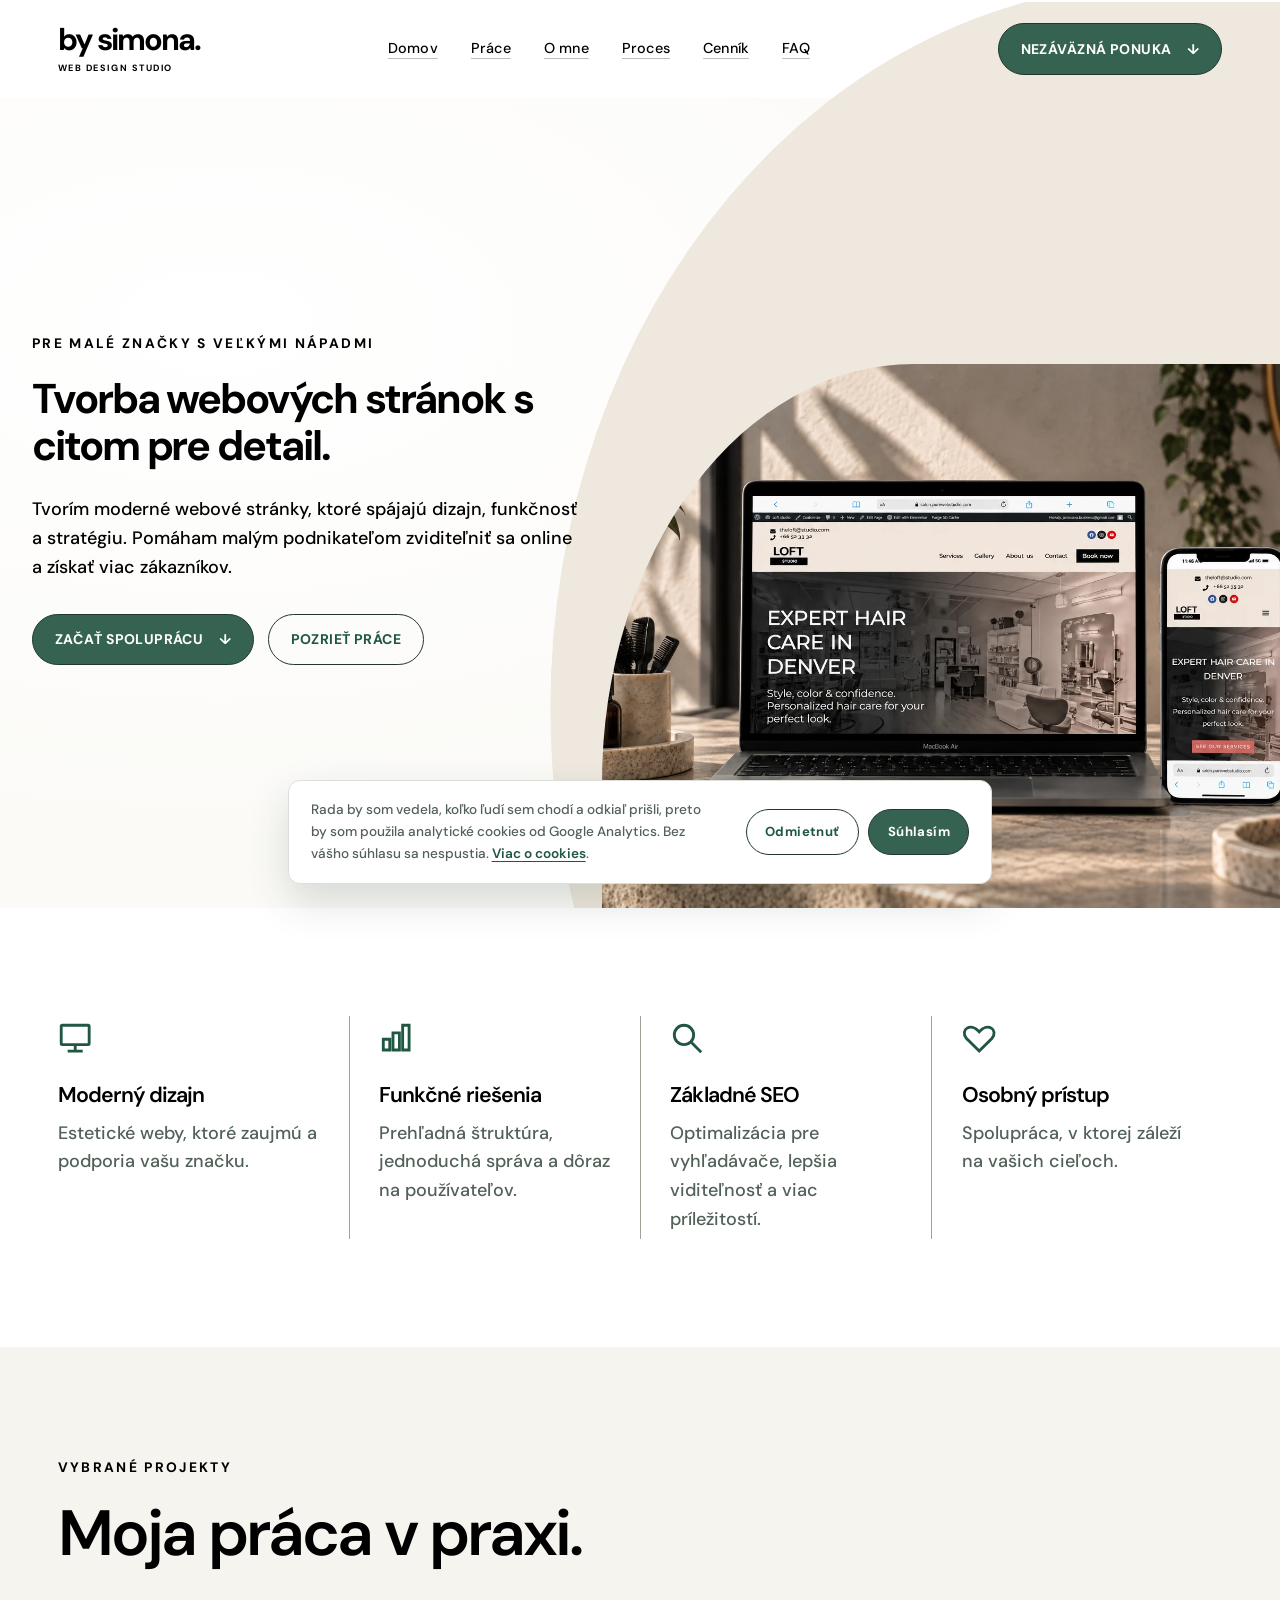
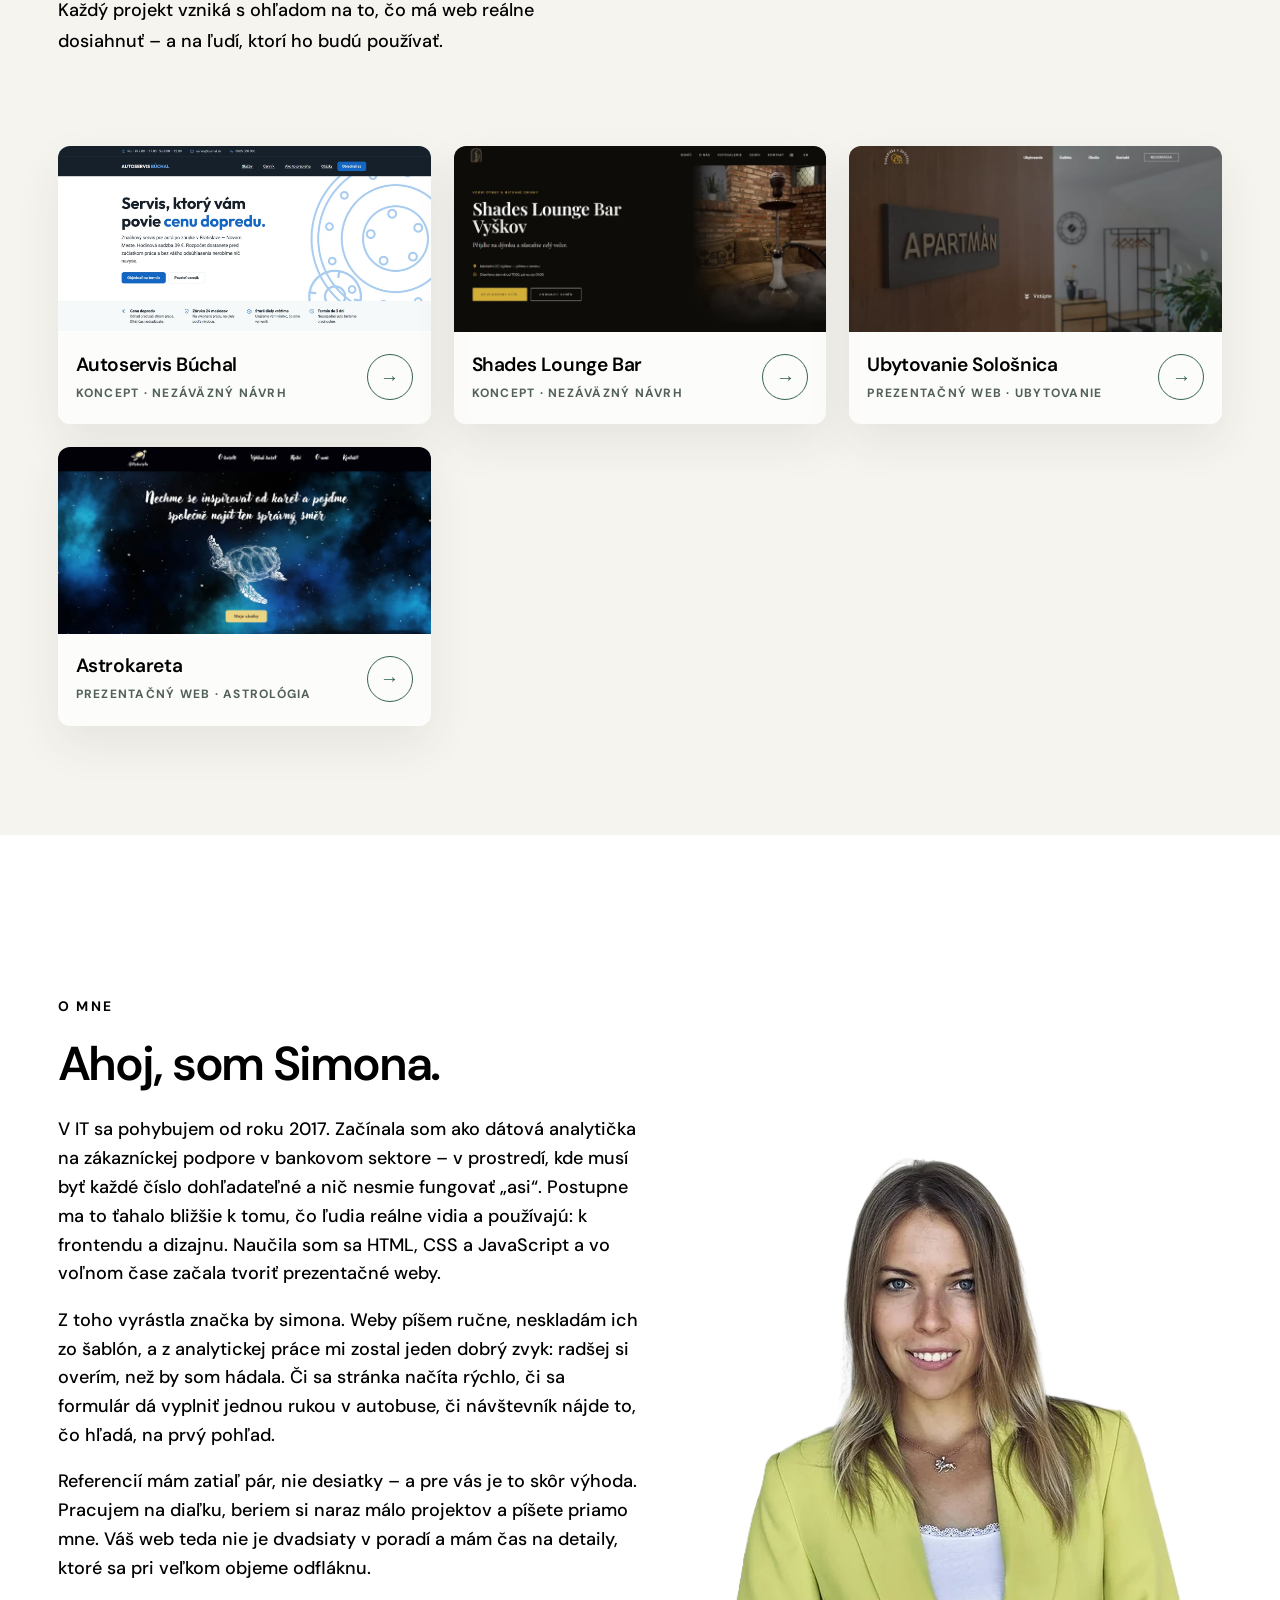
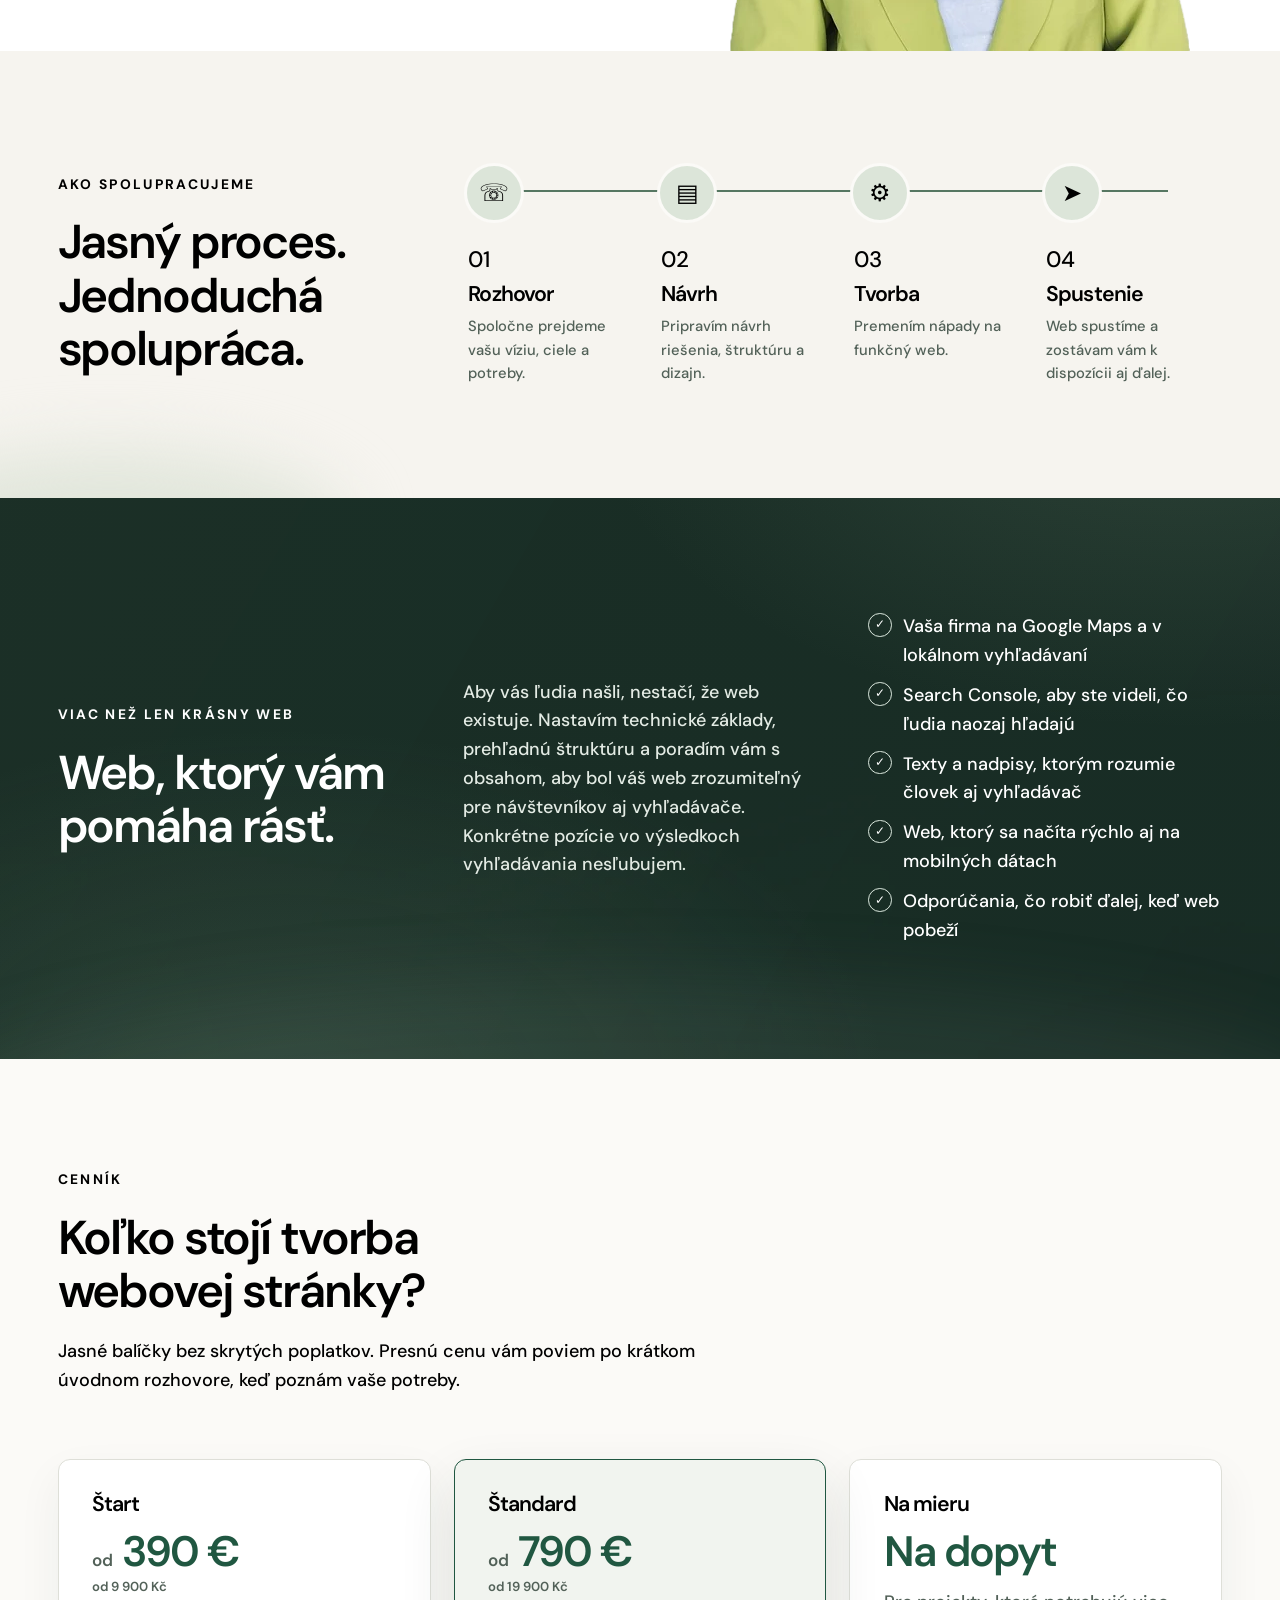
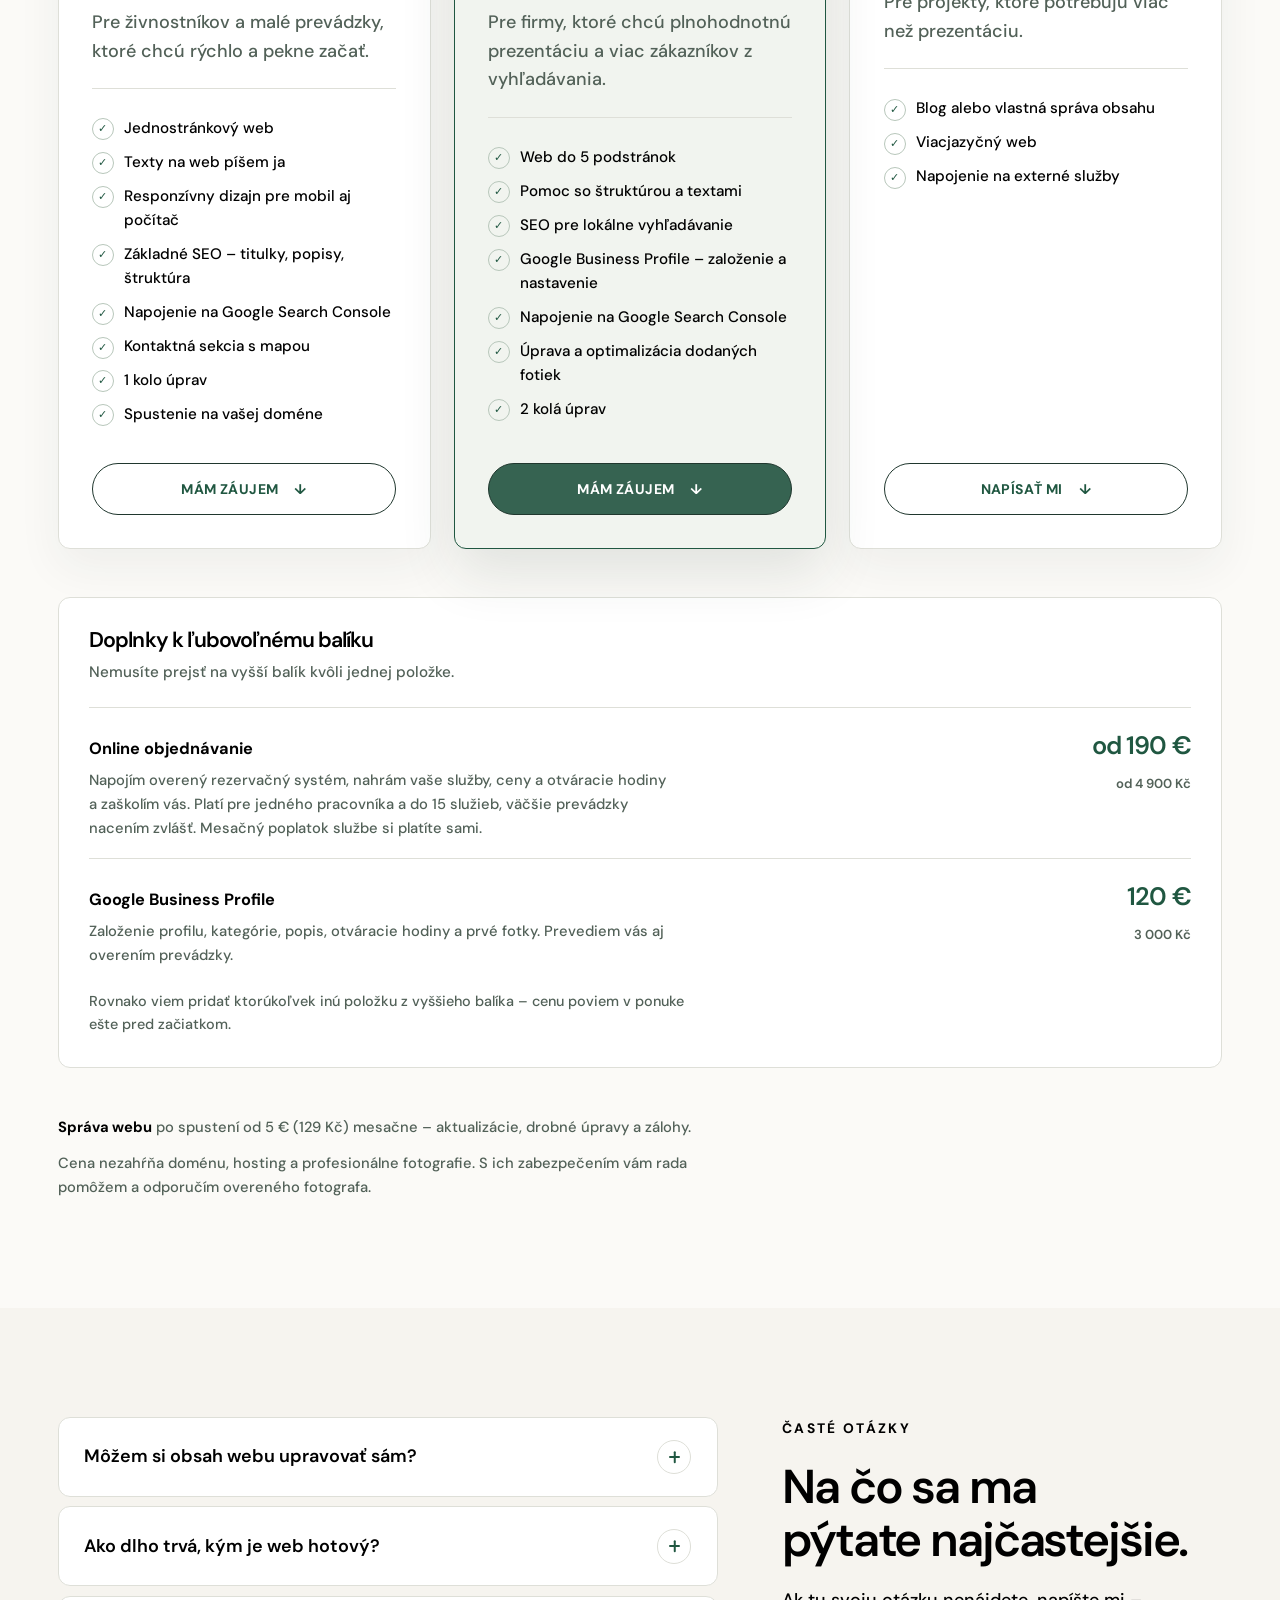
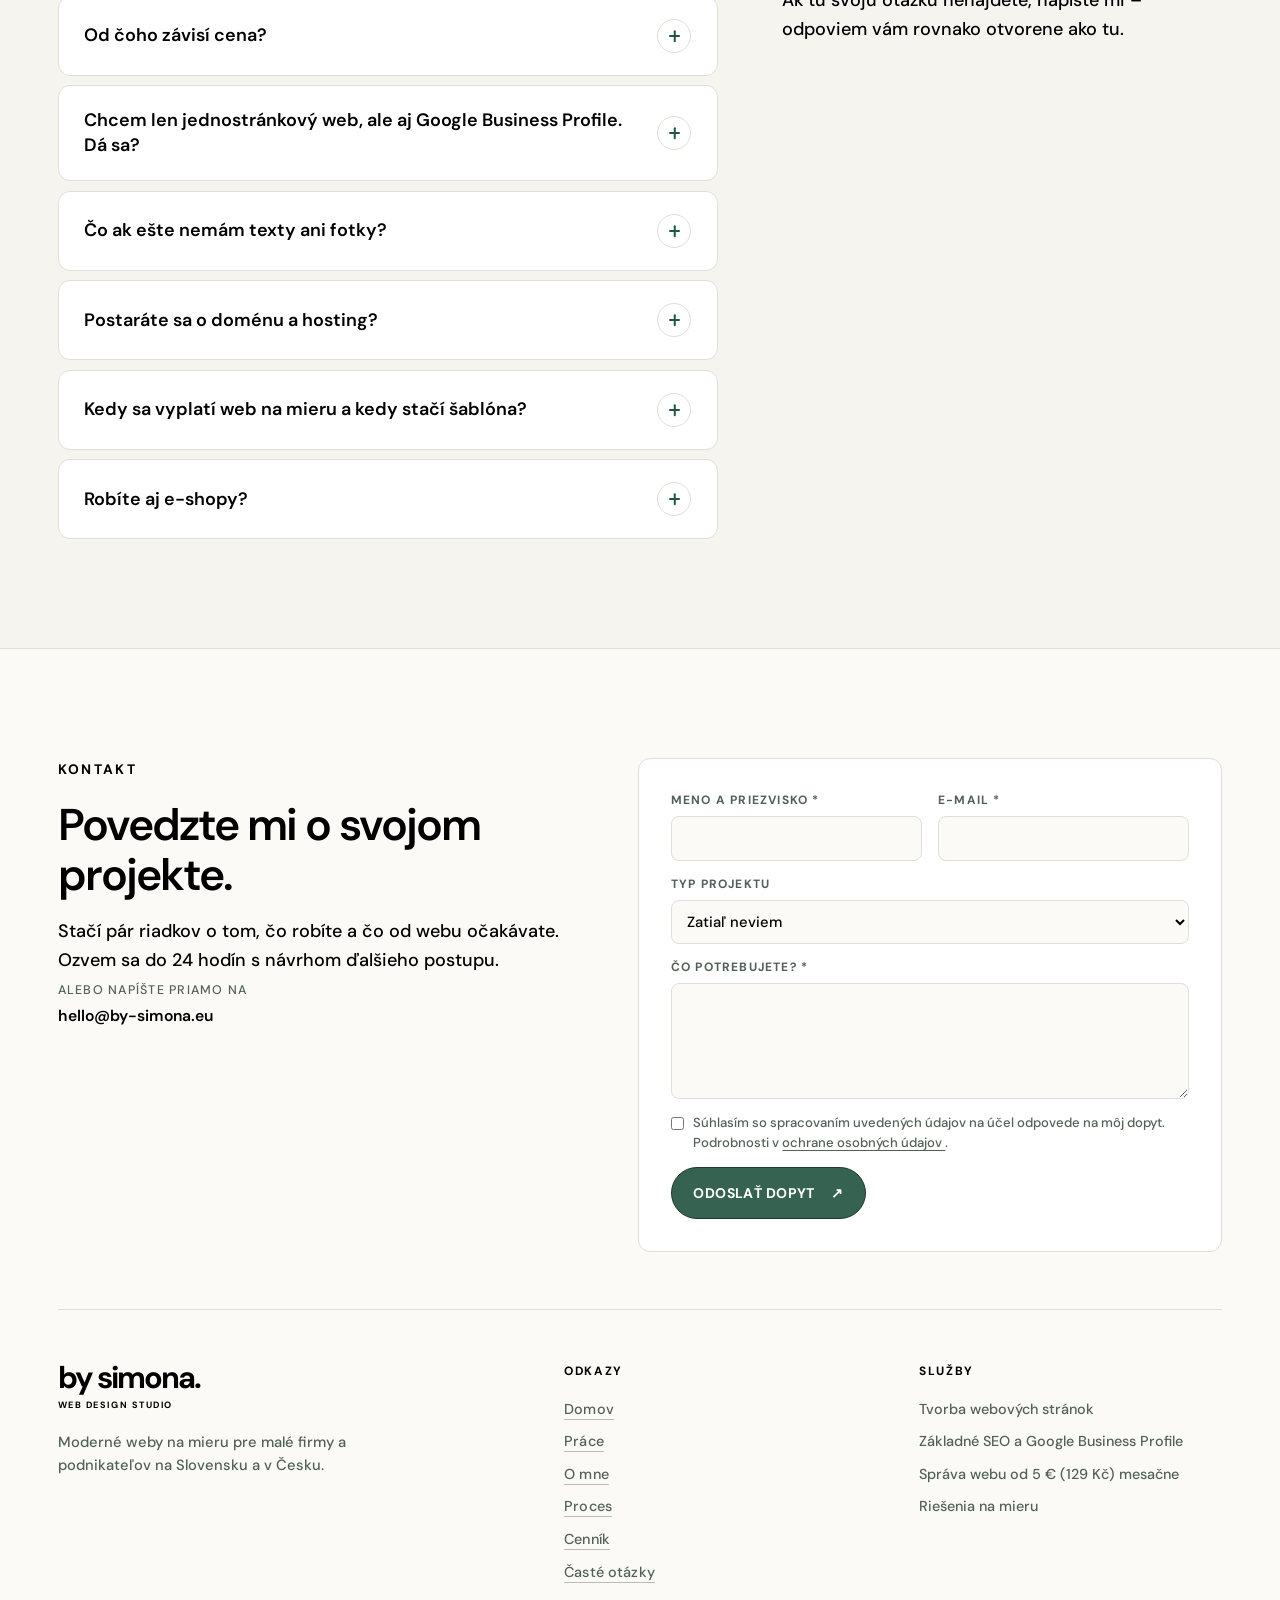
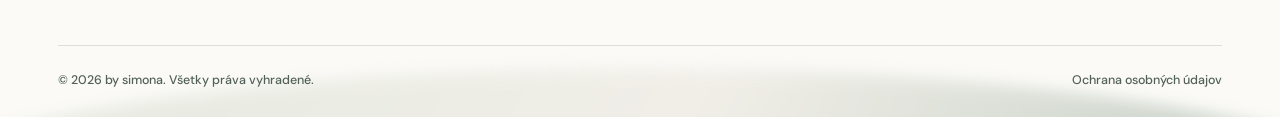
==== commit 6ae577d4: "Ceny v korunach a zjednoduseny kontaktny formular Kurzom 25 Kc za euro, zaokruhlene nahor: baliky, d" ====
--- a/index.html
+++ b/index.html
@@ -6,7 +6,7 @@
     <meta content="#20352c" name="theme-color" />
     <title>Tvorba webových stránok pre malé firmy | by simona</title>
     <meta
-      content="Tvorba moderných a responzívnych webových stránok pre malých podnikateľov. Dizajn, funkčnosť a základné SEO od návrhu po spustenie. Weby od 390 €."
+      content="Tvorba moderných a responzívnych webových stránok pre malých podnikateľov. Dizajn, funkčnosť a základné SEO od návrhu po spustenie. Weby od 390 € / 9 900 Kč."
       name="description"
     />
     <link href="https://by-simona.eu/" rel="canonical" />
@@ -492,7 +492,10 @@
           <div class="pricing-grid reveal">
             <article class="plan">
               <h3>Štart</h3>
-              <p class="plan-price"><small>od</small> 390 €</p>
+              <p class="plan-price">
+                <small>od</small> 390 €
+                <span class="price-czk">od 9 900 Kč</span>
+              </p>
               <p class="plan-desc">
                 Pre živnostníkov a malé prevádzky, ktoré chcú rýchlo a pekne
                 začať.
@@ -518,7 +521,10 @@
             </article>
             <article class="plan plan-featured">
               <h3>Štandard</h3>
-              <p class="plan-price"><small>od</small> 790 €</p>
+              <p class="plan-price">
+                <small>od</small> 790 €
+                <span class="price-czk">od 19 900 Kč</span>
+              </p>
               <p class="plan-desc">
                 Pre firmy, ktoré chcú plnohodnotnú prezentáciu a viac zákazníkov
                 z vyhľadávania.
@@ -578,7 +584,10 @@
                     Mesačný poplatok službe si platíte sami.
                   </p>
                 </div>
-                <p class="addon-price">od 190 €</p>
+                <p class="addon-price">
+                  od 190 €
+                  <span class="price-czk">od 4 900 Kč</span>
+                </p>
               </li>
               <li class="addon">
                 <div class="addon-copy">
@@ -588,7 +597,10 @@
                     fotky. Prevediem vás aj overením prevádzky.
                   </p>
                 </div>
-                <p class="addon-price">120 €</p>
+                <p class="addon-price">
+                  120 €
+                  <span class="price-czk">3 000 Kč</span>
+                </p>
               </li>
             </ul>
             <p class="addons-note">
@@ -598,7 +610,7 @@
           </div>
           <div class="pricing-notes reveal">
             <p>
-              <strong>Správa webu</strong> po spustení od 5 € mesačne –
+              <strong>Správa webu</strong> po spustení od 5 € (129 Kč) mesačne –
               aktualizácie, drobné úpravy a zálohy.
             </p>
             <p>
@@ -633,7 +645,8 @@
                   balíkoch Štart a Štandard nemeníte vy, ale ja.
                 </p>
                 <p>
-                  Presne na to slúži správa webu od 5 € mesačne – drobné úpravy
+                  Presne na to slúži správa webu od 5 € (129 Kč) mesačne – drobné
+                  úpravy
                   vyriešim za vás, zvyčajne do pár dní. Ak chcete obsah
                   spravovať sami, napríklad pridávať články do blogu, dá sa to:
                   patrí to do balíka Na mieru, kde web napojím na redakčný
@@ -841,7 +854,7 @@
                 type="email"
               />
             </p>
-            <p class="form-field">
+            <p class="form-field form-field-wide">
               <label for="pole-projekt">Typ projektu</label>
               <select id="pole-projekt" name="typ_projektu">
                 <option value="Neviem posúdiť">Zatiaľ neviem</option>
@@ -855,16 +868,6 @@
                 <option value="Správa existujúceho webu">
                   Správa existujúceho webu
                 </option>
-              </select>
-            </p>
-            <p class="form-field">
-              <label for="pole-rozpocet">Orientačný rozpočet</label>
-              <select id="pole-rozpocet" name="rozpocet">
-                <option value="Neuvedený">Zatiaľ neviem</option>
-                <option value="do 500 €">do 500 €</option>
-                <option value="500 – 1 000 €">500 – 1 000 €</option>
-                <option value="1 000 – 2 000 €">1 000 – 2 000 €</option>
-                <option value="nad 2 000 €">nad 2 000 €</option>
               </select>
             </p>
             <p class="form-field form-field-wide">
@@ -918,7 +921,7 @@
             <ul>
               <li>Tvorba webových stránok</li>
               <li>Základné SEO a Google Business Profile</li>
-              <li>Správa webu od 5 € mesačne</li>
+              <li>Správa webu od 5 € (129 Kč) mesačne</li>
               <li>Riešenia na mieru</li>
             </ul>
           </div>
--- a/style.css
+++ b/style.css
@@ -1254,9 +1254,19 @@
   color: #526158;
 }
 
+.price-czk {
+  display: block;
+  margin-top: 0.4rem;
+  font-size: 0.82rem;
+  font-weight: 600;
+  letter-spacing: 0;
+  color: #526158;
+}
+
 .addon-price {
   flex: 0 0 auto;
   margin: 0;
+  text-align: right;
   font-size: clamp(1.3rem, 1.1rem + 0.6vw, 1.65rem);
   font-weight: 600;
   letter-spacing: -0.035em;
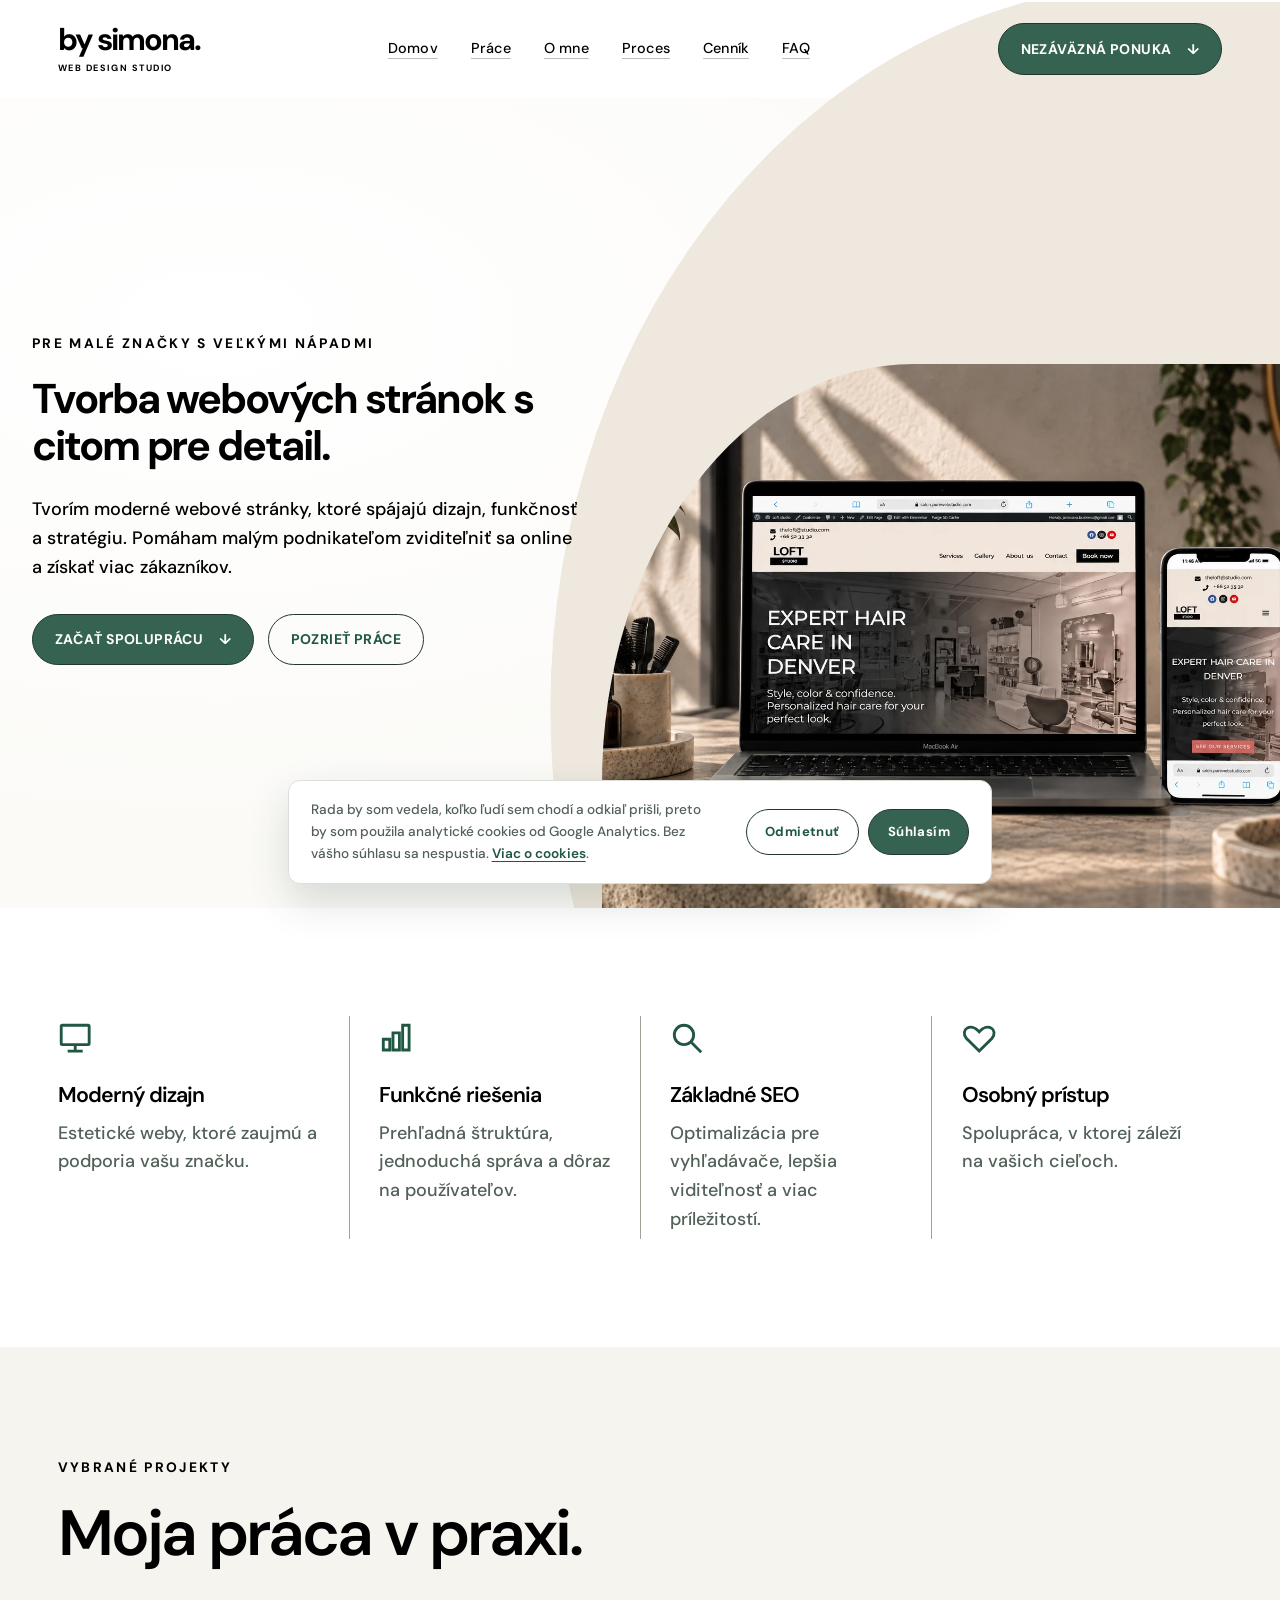
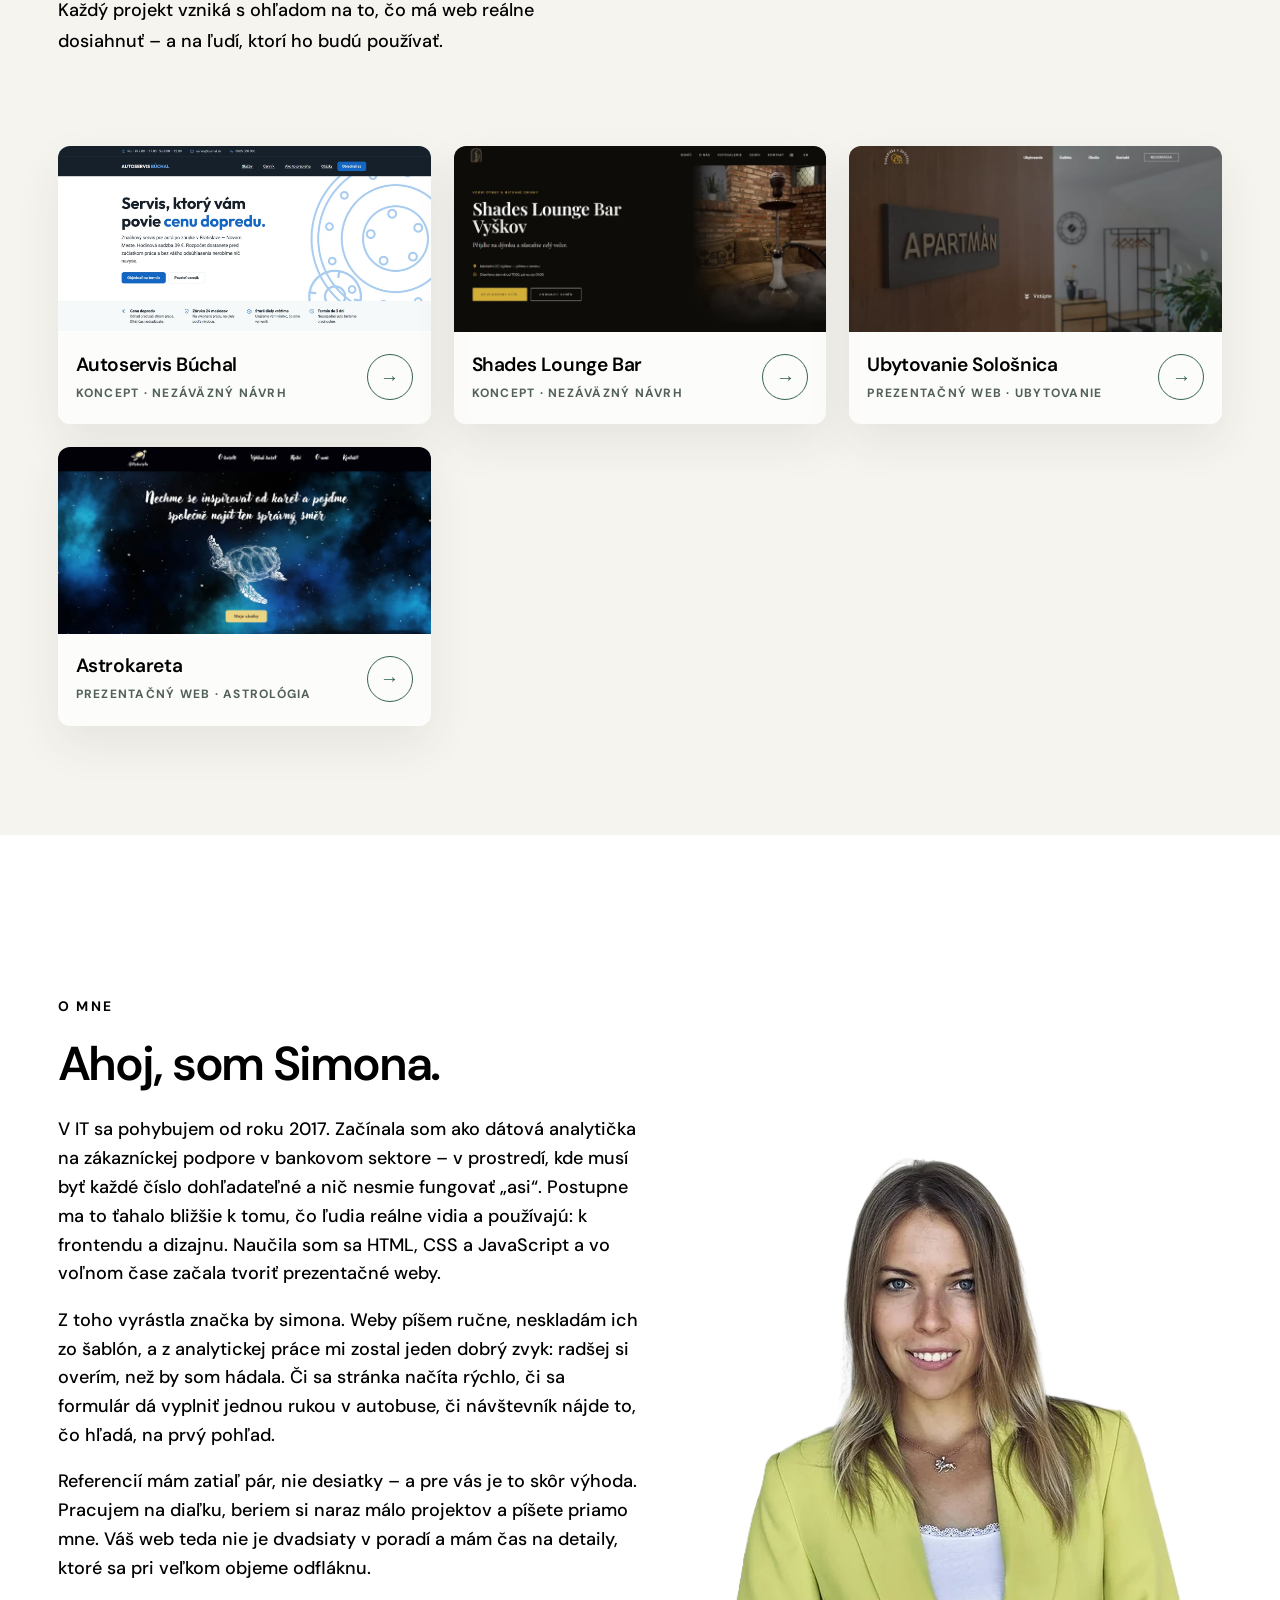
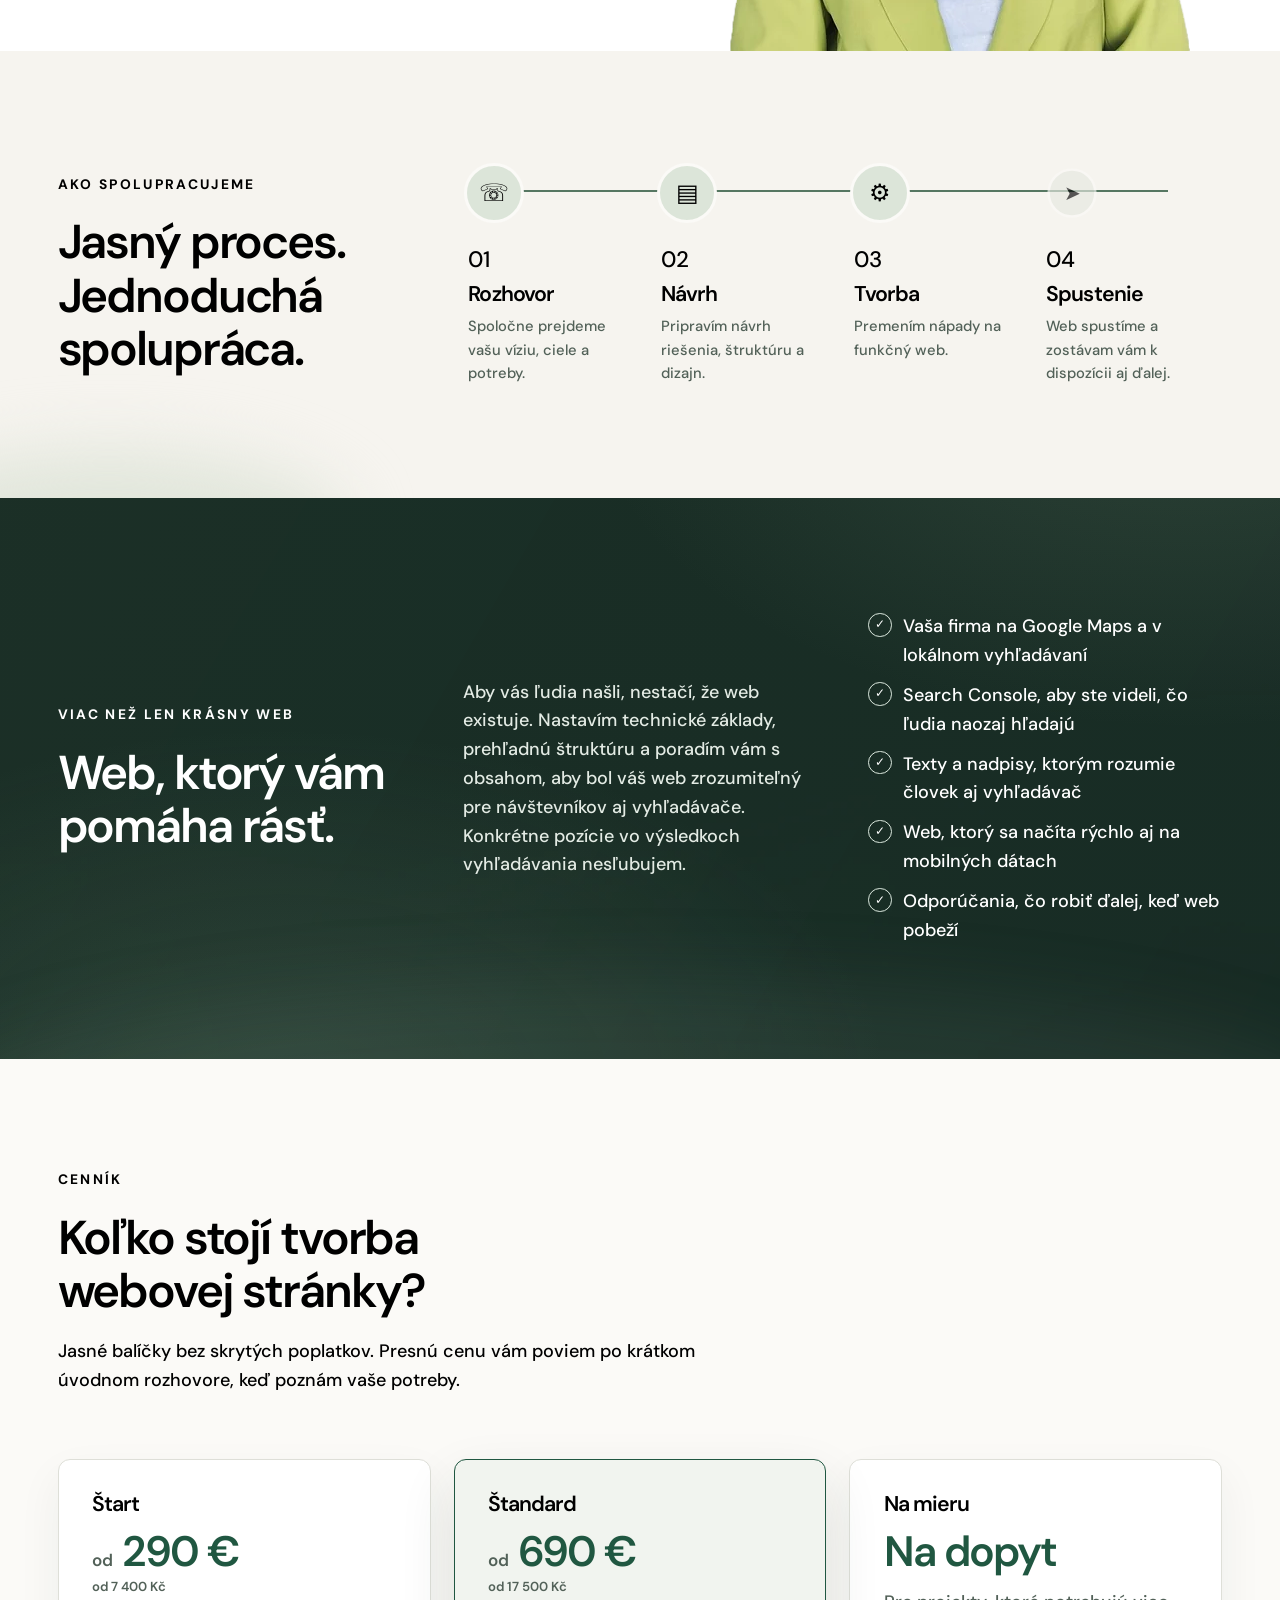
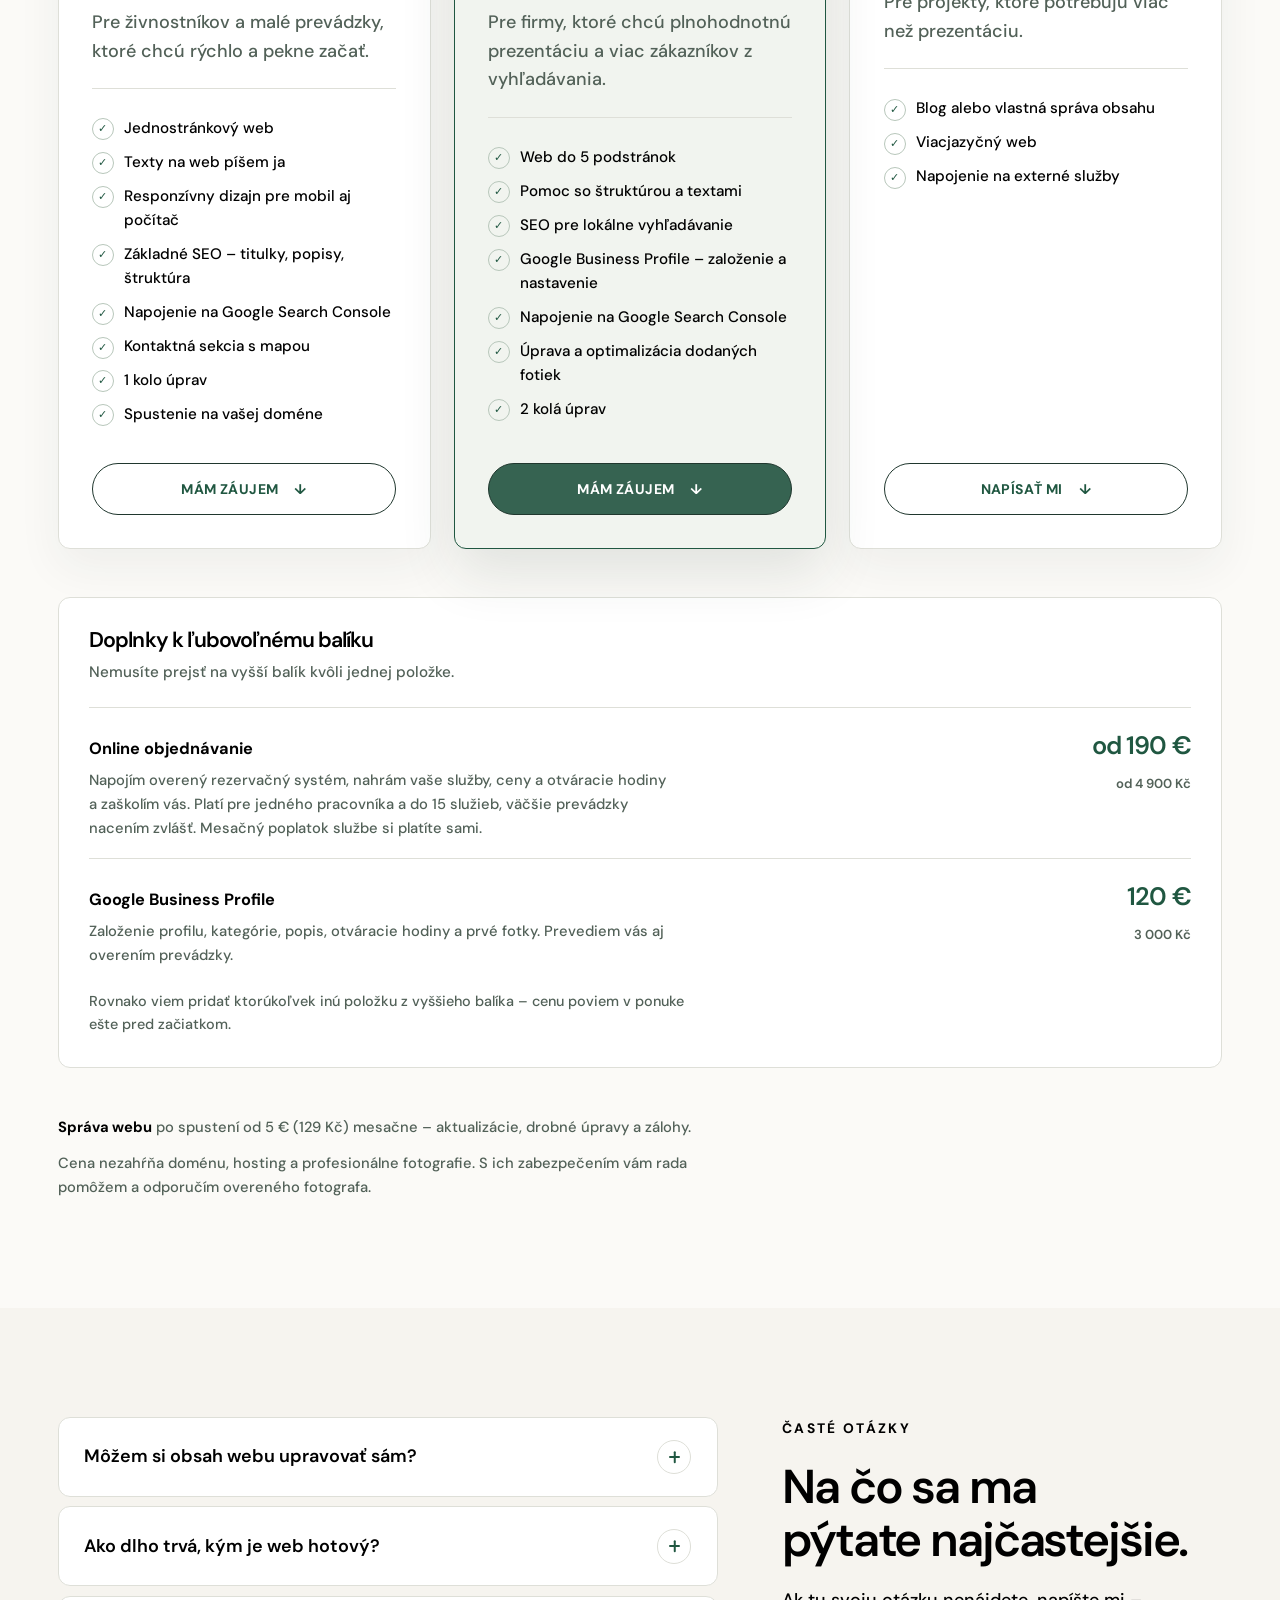
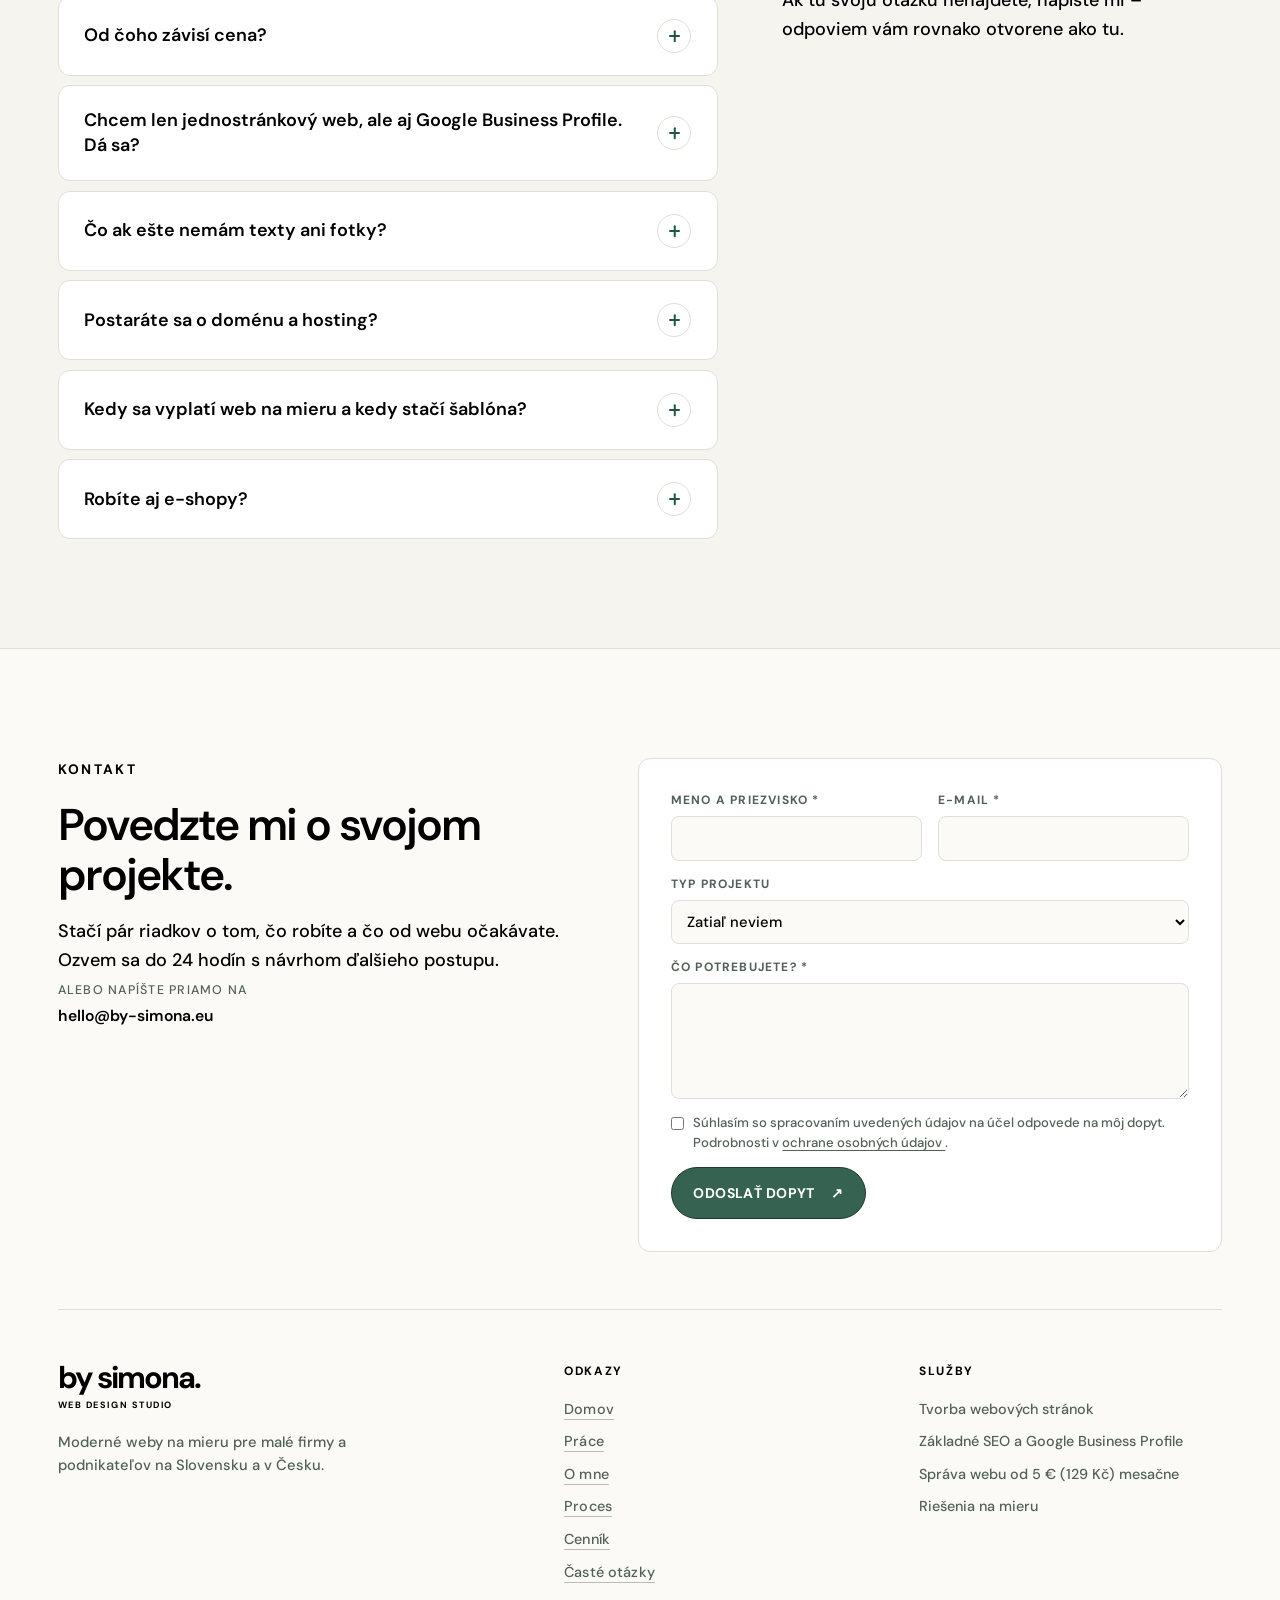
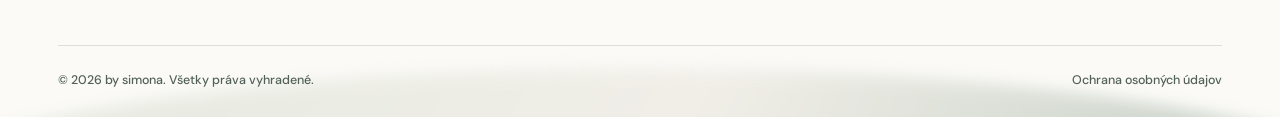
==== commit 8dbd24de: "Nizsie ceny balickov o 100 eur Co-Authored-By: Claude Opus 5 <noreply@anthropic.com>" ====
--- a/index.html
+++ b/index.html
@@ -6,7 +6,7 @@
     <meta content="#20352c" name="theme-color" />
     <title>Tvorba webových stránok pre malé firmy | by simona</title>
     <meta
-      content="Tvorba moderných a responzívnych webových stránok pre malých podnikateľov. Dizajn, funkčnosť a základné SEO od návrhu po spustenie. Weby od 390 € / 9 900 Kč."
+      content="Tvorba moderných a responzívnych webových stránok pre malých podnikateľov. Dizajn, funkčnosť a základné SEO od návrhu po spustenie. Weby od 290 € / 7 400 Kč."
       name="description"
     />
     <link href="https://by-simona.eu/" rel="canonical" />
@@ -81,7 +81,7 @@
             "priceCurrency": "EUR",
             "priceSpecification": {
               "@type": "PriceSpecification",
-              "minPrice": 390,
+              "minPrice": 290,
               "priceCurrency": "EUR"
             }
           },
@@ -91,7 +91,7 @@
             "priceCurrency": "EUR",
             "priceSpecification": {
               "@type": "PriceSpecification",
-              "minPrice": 790,
+              "minPrice": 690,
               "priceCurrency": "EUR"
             }
           },
@@ -493,8 +493,8 @@
             <article class="plan">
               <h3>Štart</h3>
               <p class="plan-price">
-                <small>od</small> 390 €
-                <span class="price-czk">od 9 900 Kč</span>
+                <small>od</small> 290 €
+                <span class="price-czk">od 7 400 Kč</span>
               </p>
               <p class="plan-desc">
                 Pre živnostníkov a malé prevádzky, ktoré chcú rýchlo a pekne
@@ -522,8 +522,8 @@
             <article class="plan plan-featured">
               <h3>Štandard</h3>
               <p class="plan-price">
-                <small>od</small> 790 €
-                <span class="price-czk">od 19 900 Kč</span>
+                <small>od</small> 690 €
+                <span class="price-czk">od 17 500 Kč</span>
               </p>
               <p class="plan-desc">
                 Pre firmy, ktoré chcú plnohodnotnú prezentáciu a viac zákazníkov
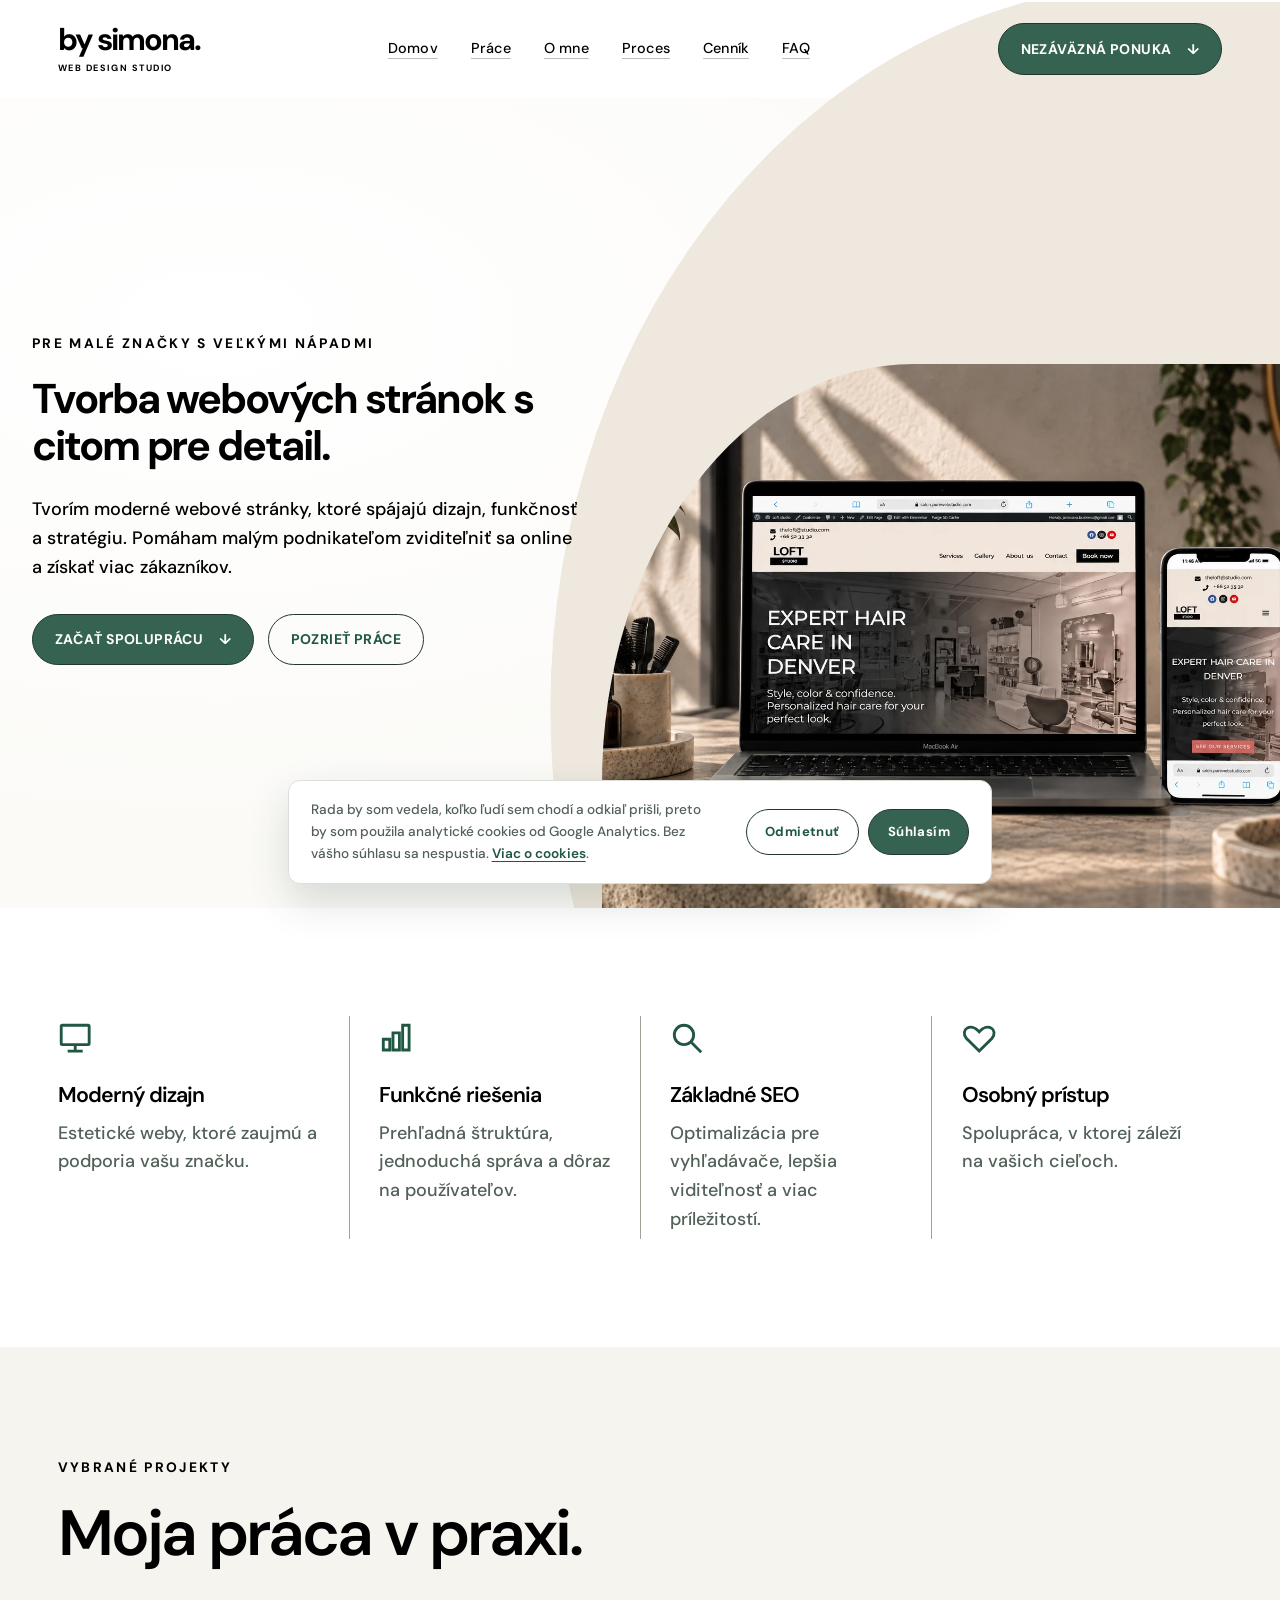
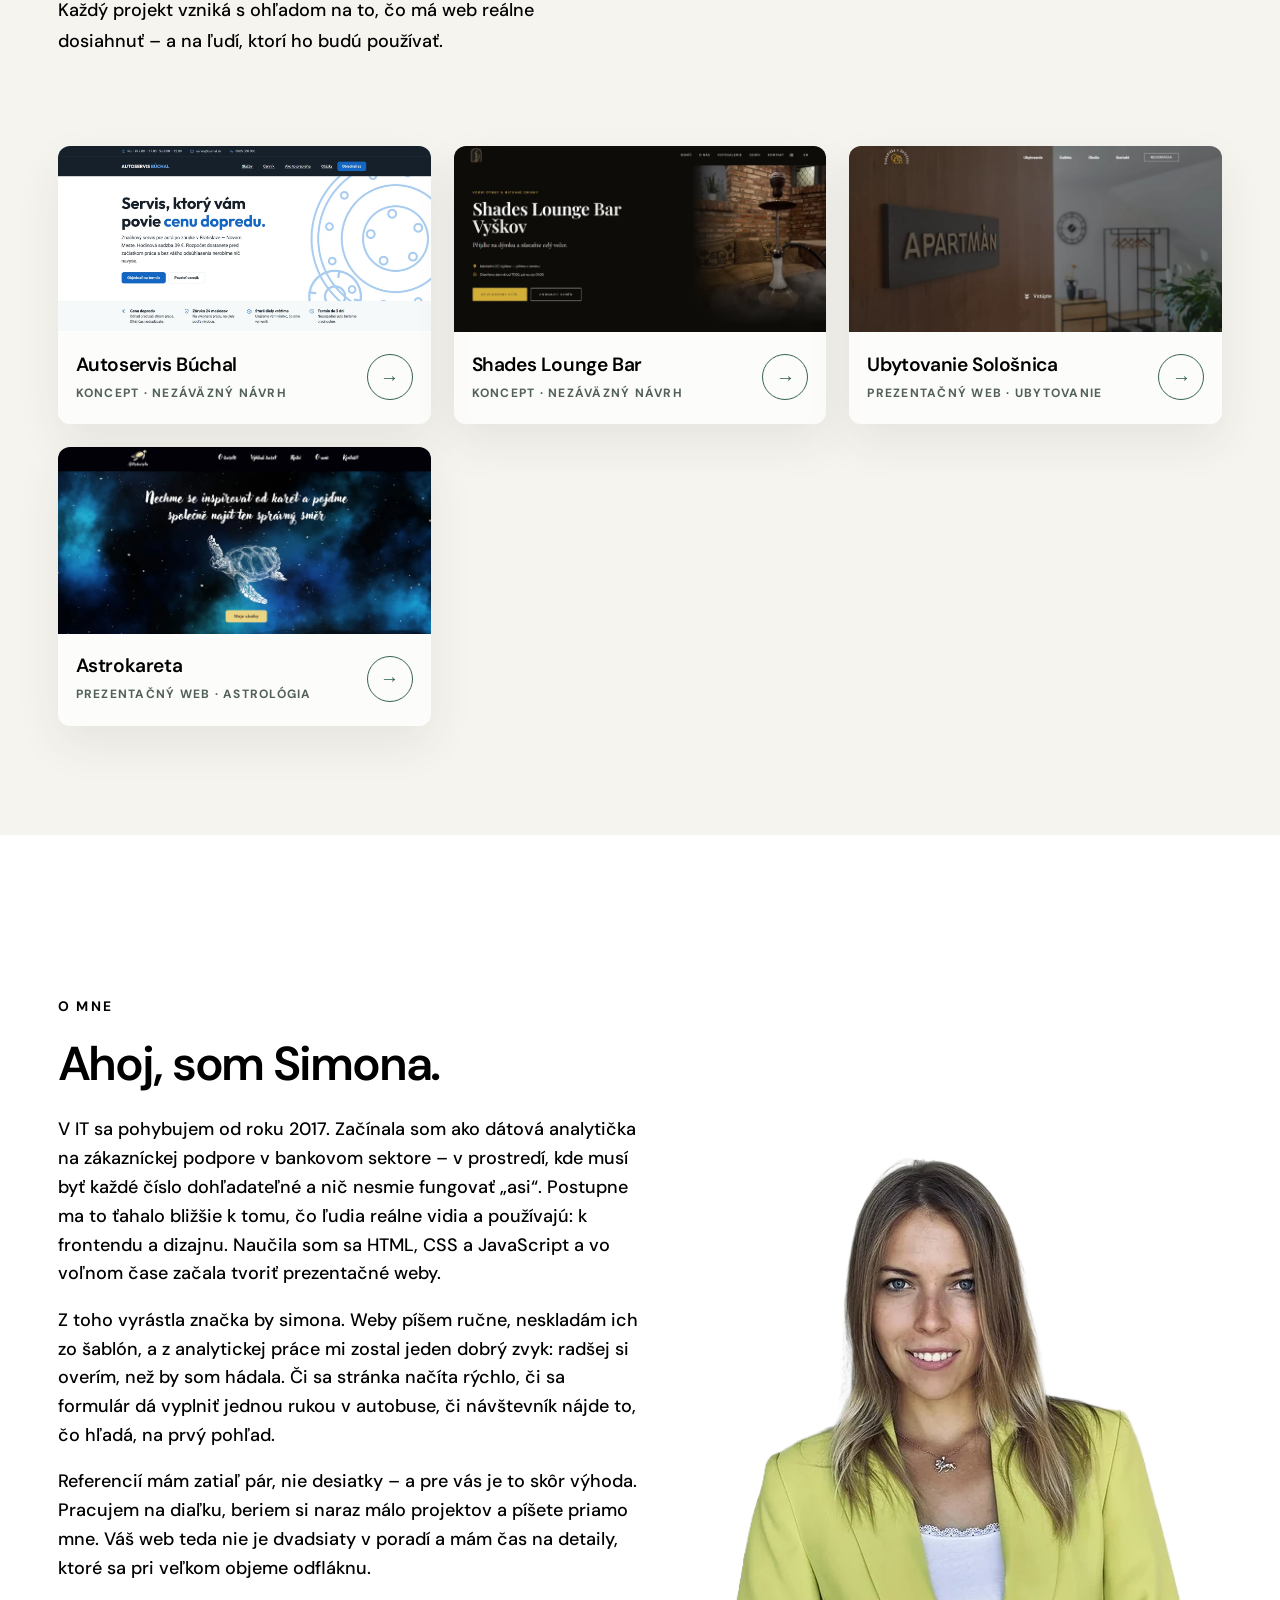
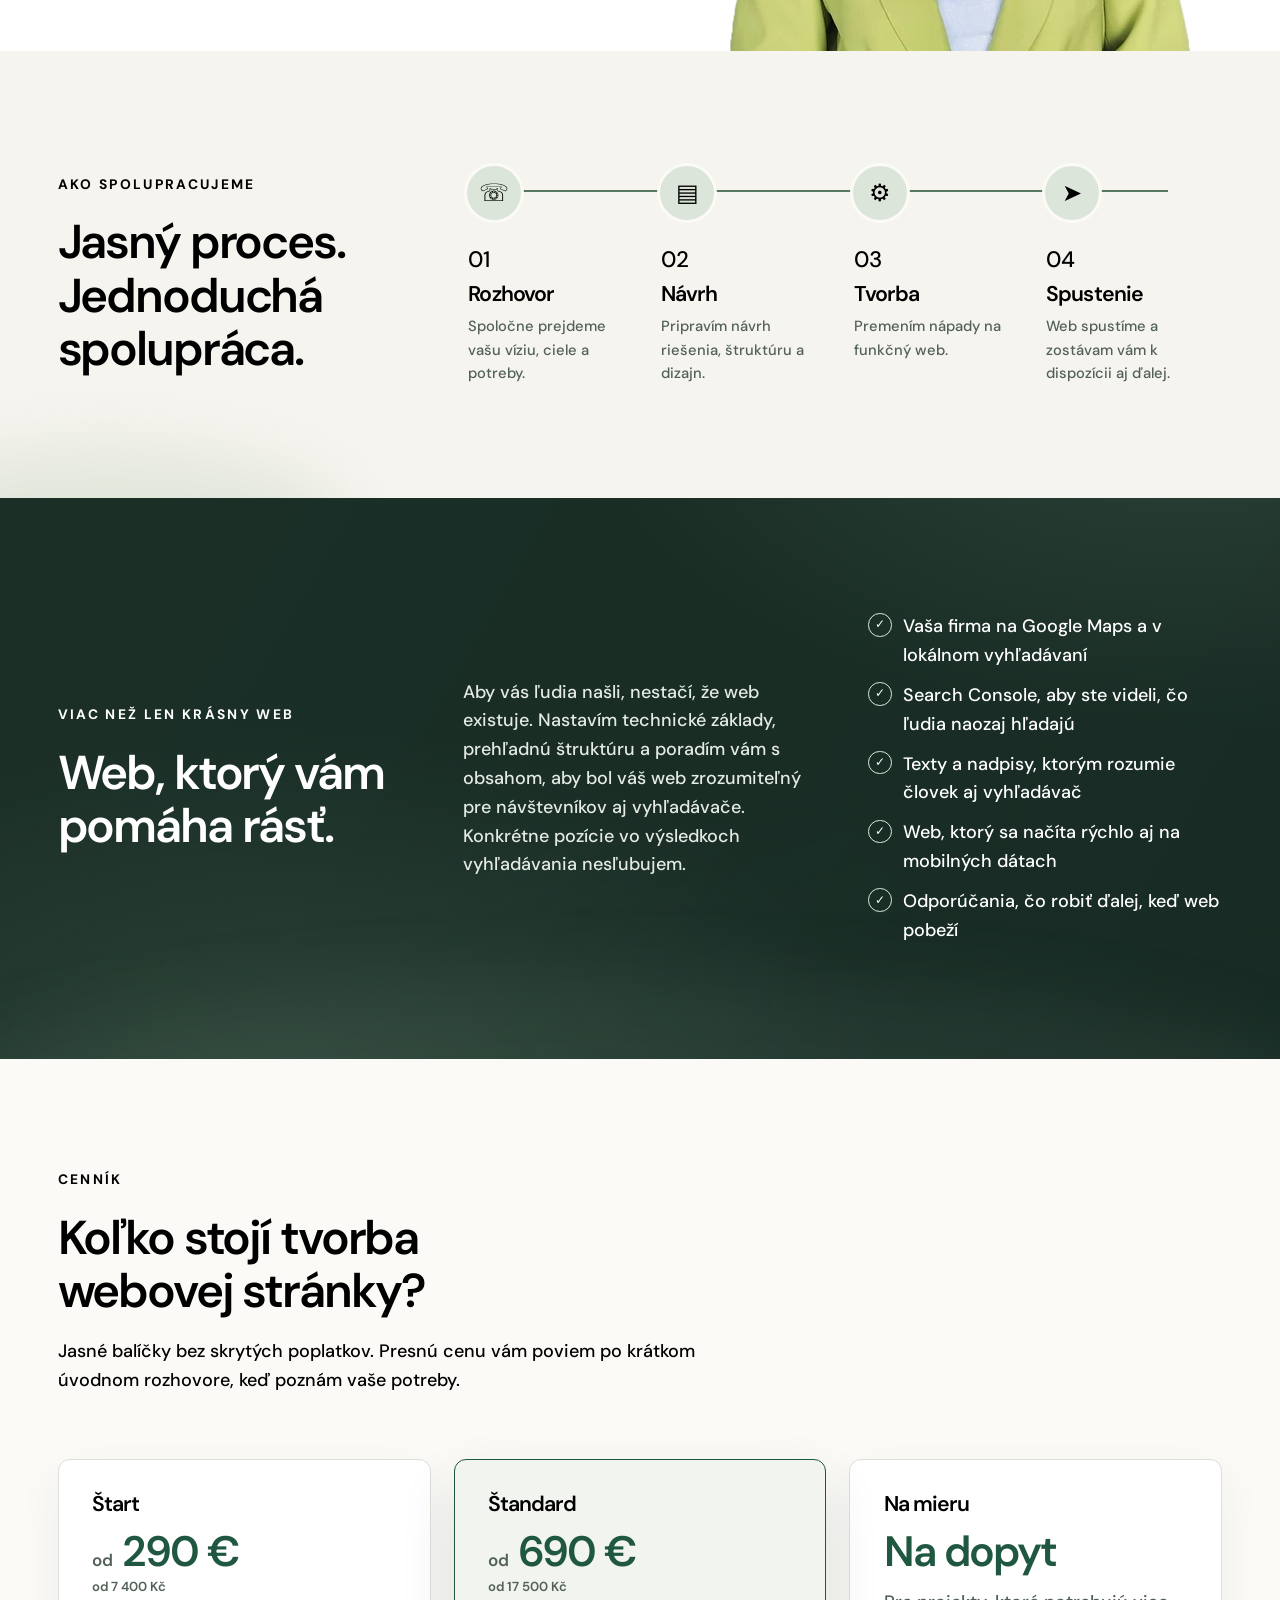
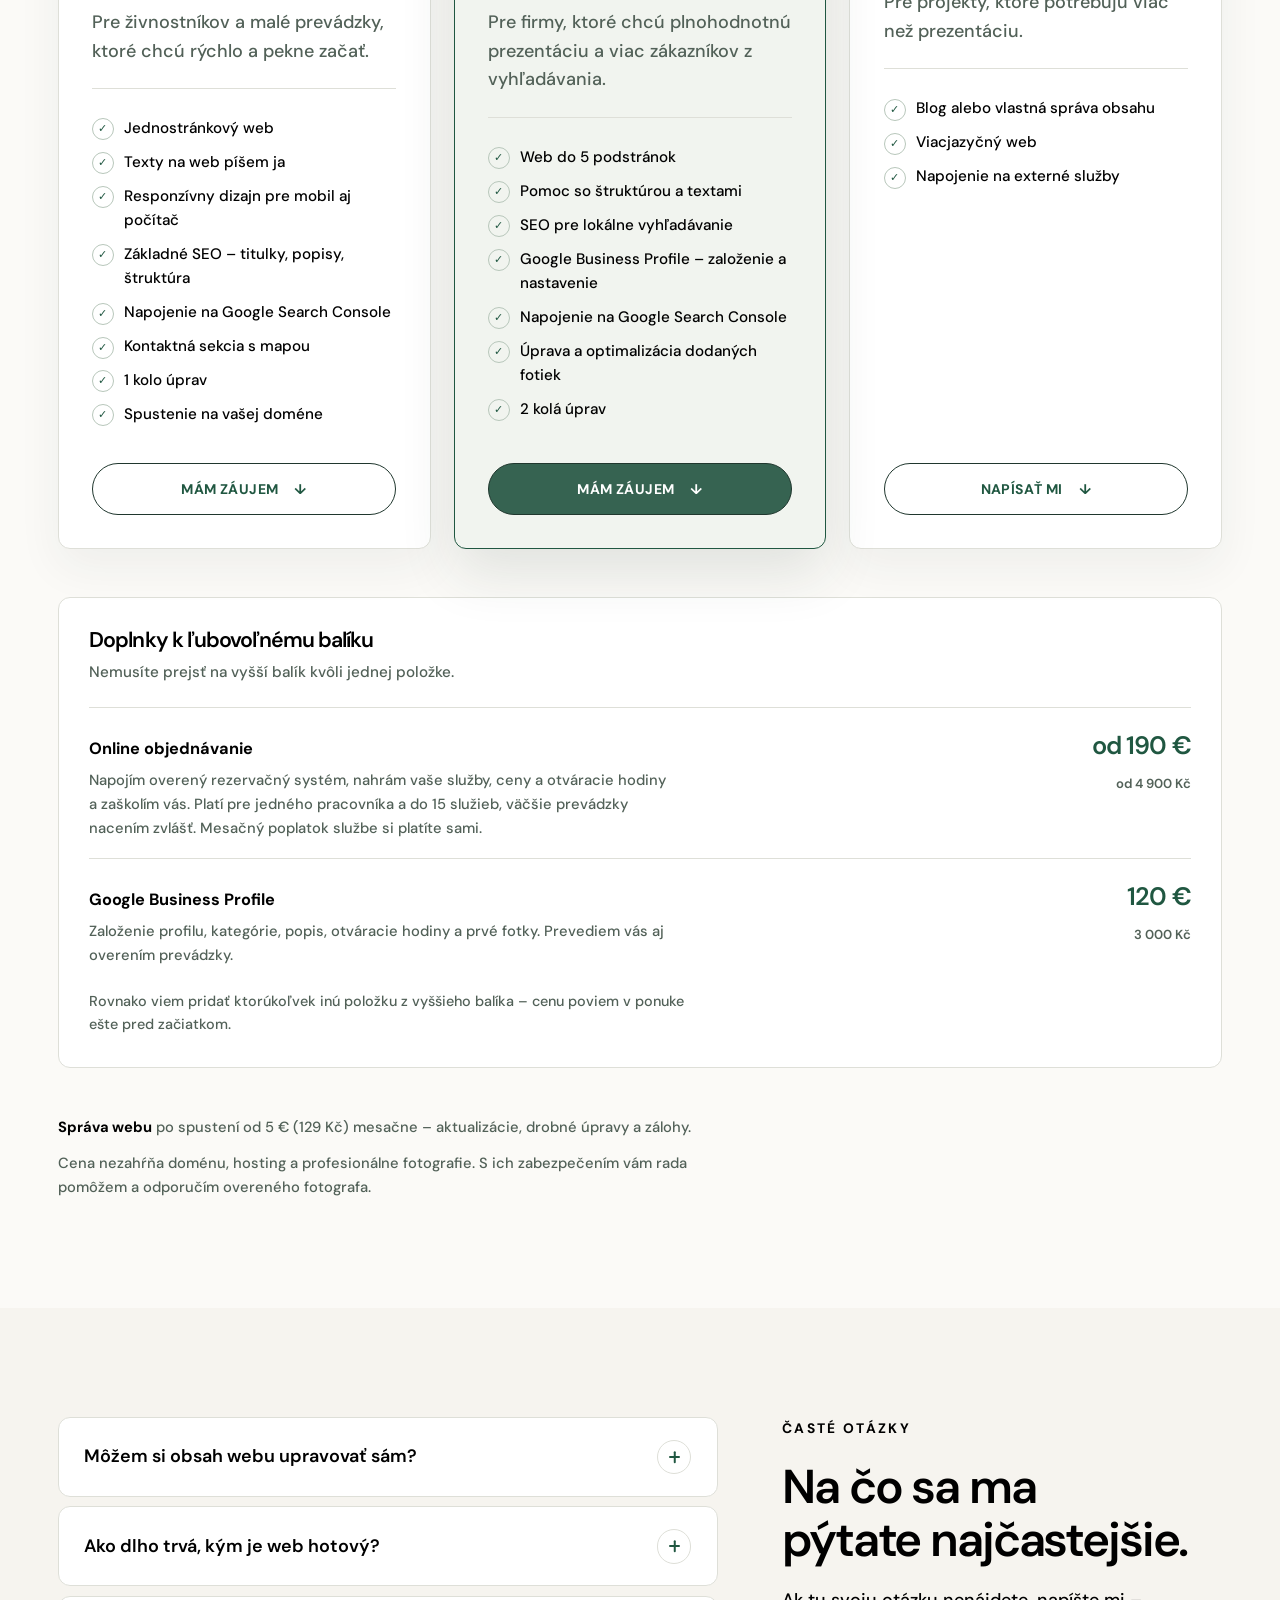
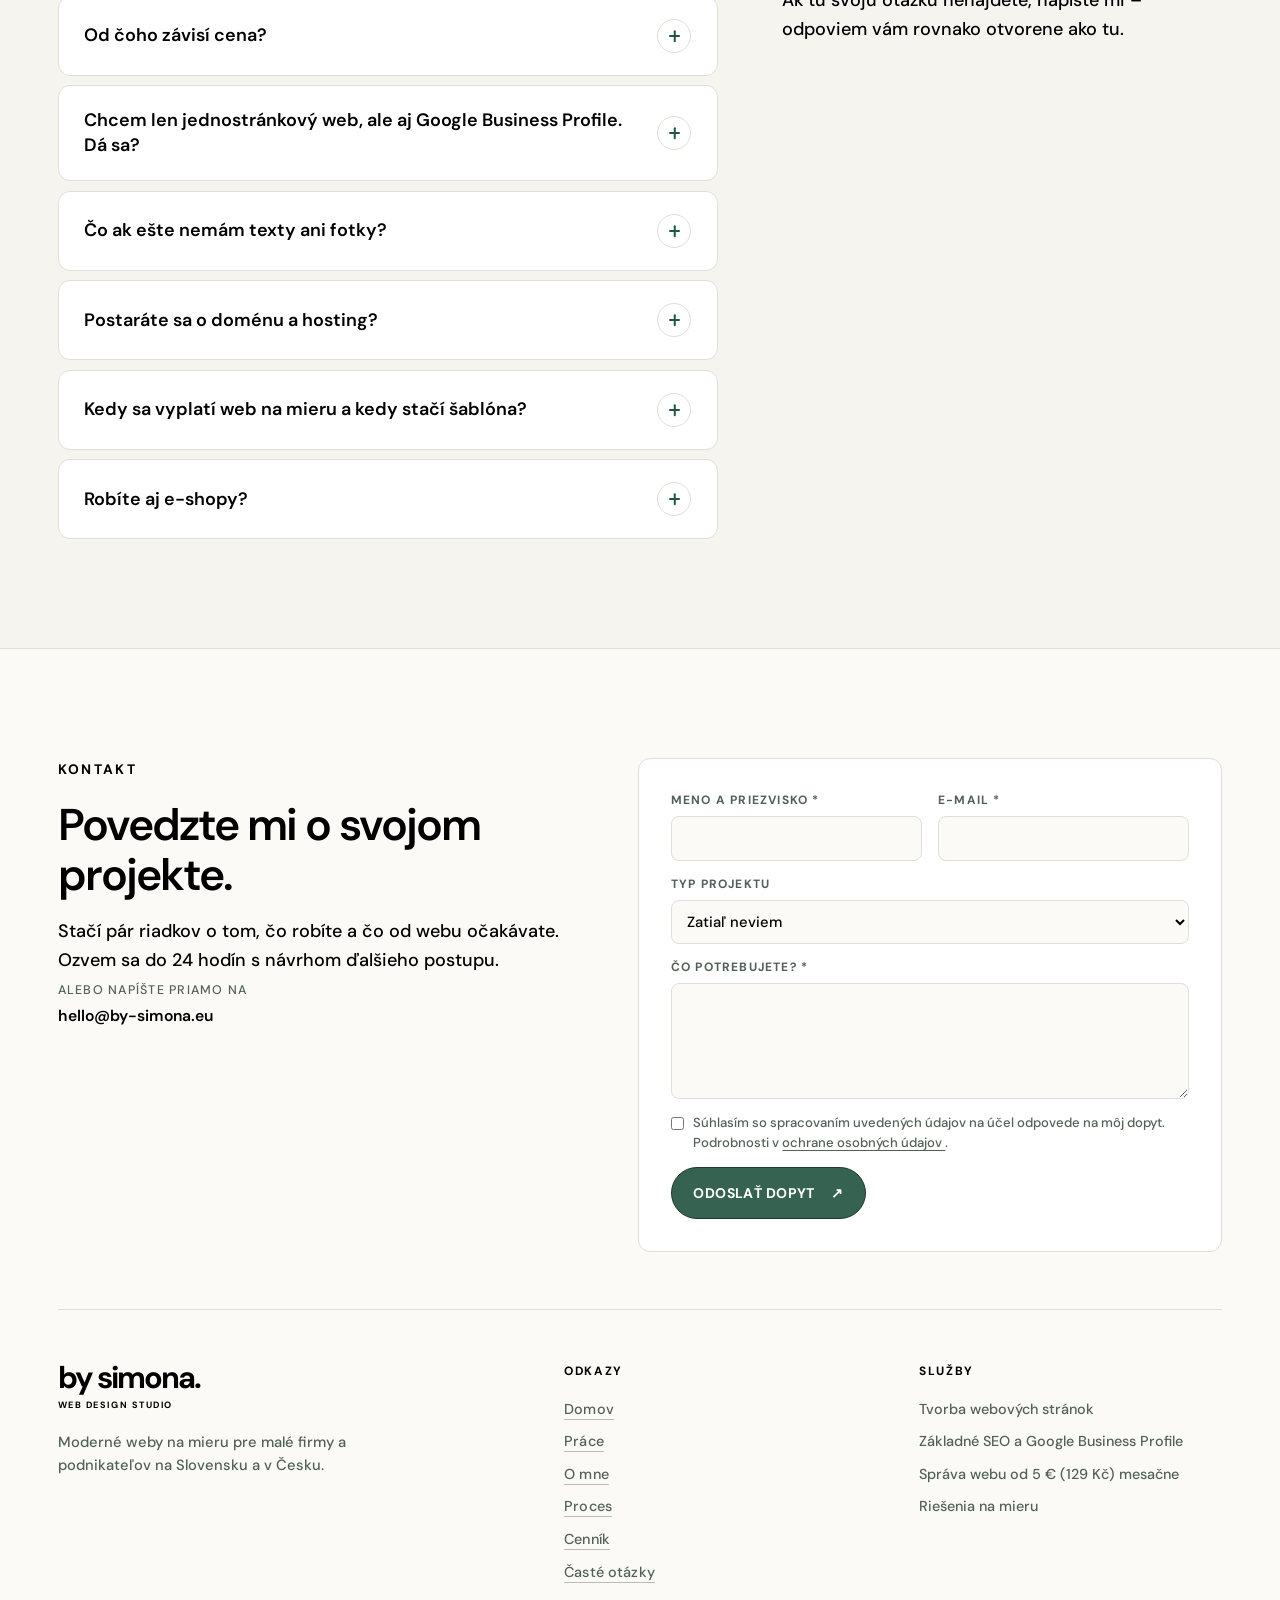
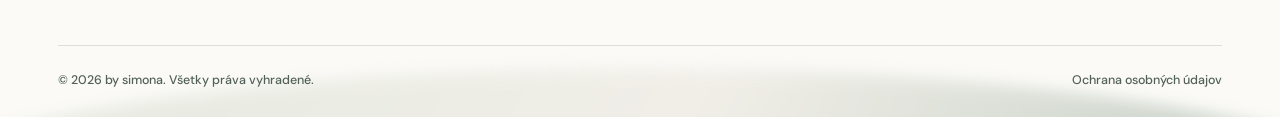
==== commit 1b862cac: "Ceska ukazka kadernictva Studio Lume, karticka na webe skryta Ukazka je cela v cestine: sluzby, cenn" ====
--- a/index.html
+++ b/index.html
@@ -247,6 +247,40 @@
             </div>
 
             <div class="project-grid">
+              <!-- DOCASNE SKRYTE: ukazka Studio Lume. Na zobrazenie staci odstranit tento komentar a jeho uzavretie nizsie.
+              <article class="project reveal">
+                <a
+                  class="project-visual"
+                  href="ukazky/studio-lume/"
+                  target="_blank"
+                  rel="noopener"
+                  aria-label="Zobraziť ukážku pre kozmetické štúdio Lumé"
+                >
+                  <img
+                    src="assets/studio-lume.webp"
+                    width="1600"
+                    height="900"
+                    alt="Náhľad ukážkového webu pre kozmetické štúdio Lumé"
+                    loading="lazy"
+                  />
+                </a>
+
+                <div class="project-info">
+                  <div>
+                    <h3>Štúdio Lumé</h3>
+                    <p class="project-type">Ukážka · kozmetický salón</p>
+                  </div>
+
+                  <a
+                    href="ukazky/studio-lume/"
+                    target="_blank"
+                    rel="noopener"
+                    aria-label="Zobraziť ukážku pre kozmetické štúdio Lumé"
+                  ></a>
+                </div>
+              </article>
+              -->
+
               <article class="project reveal">
                 <a
                   class="project-visual"
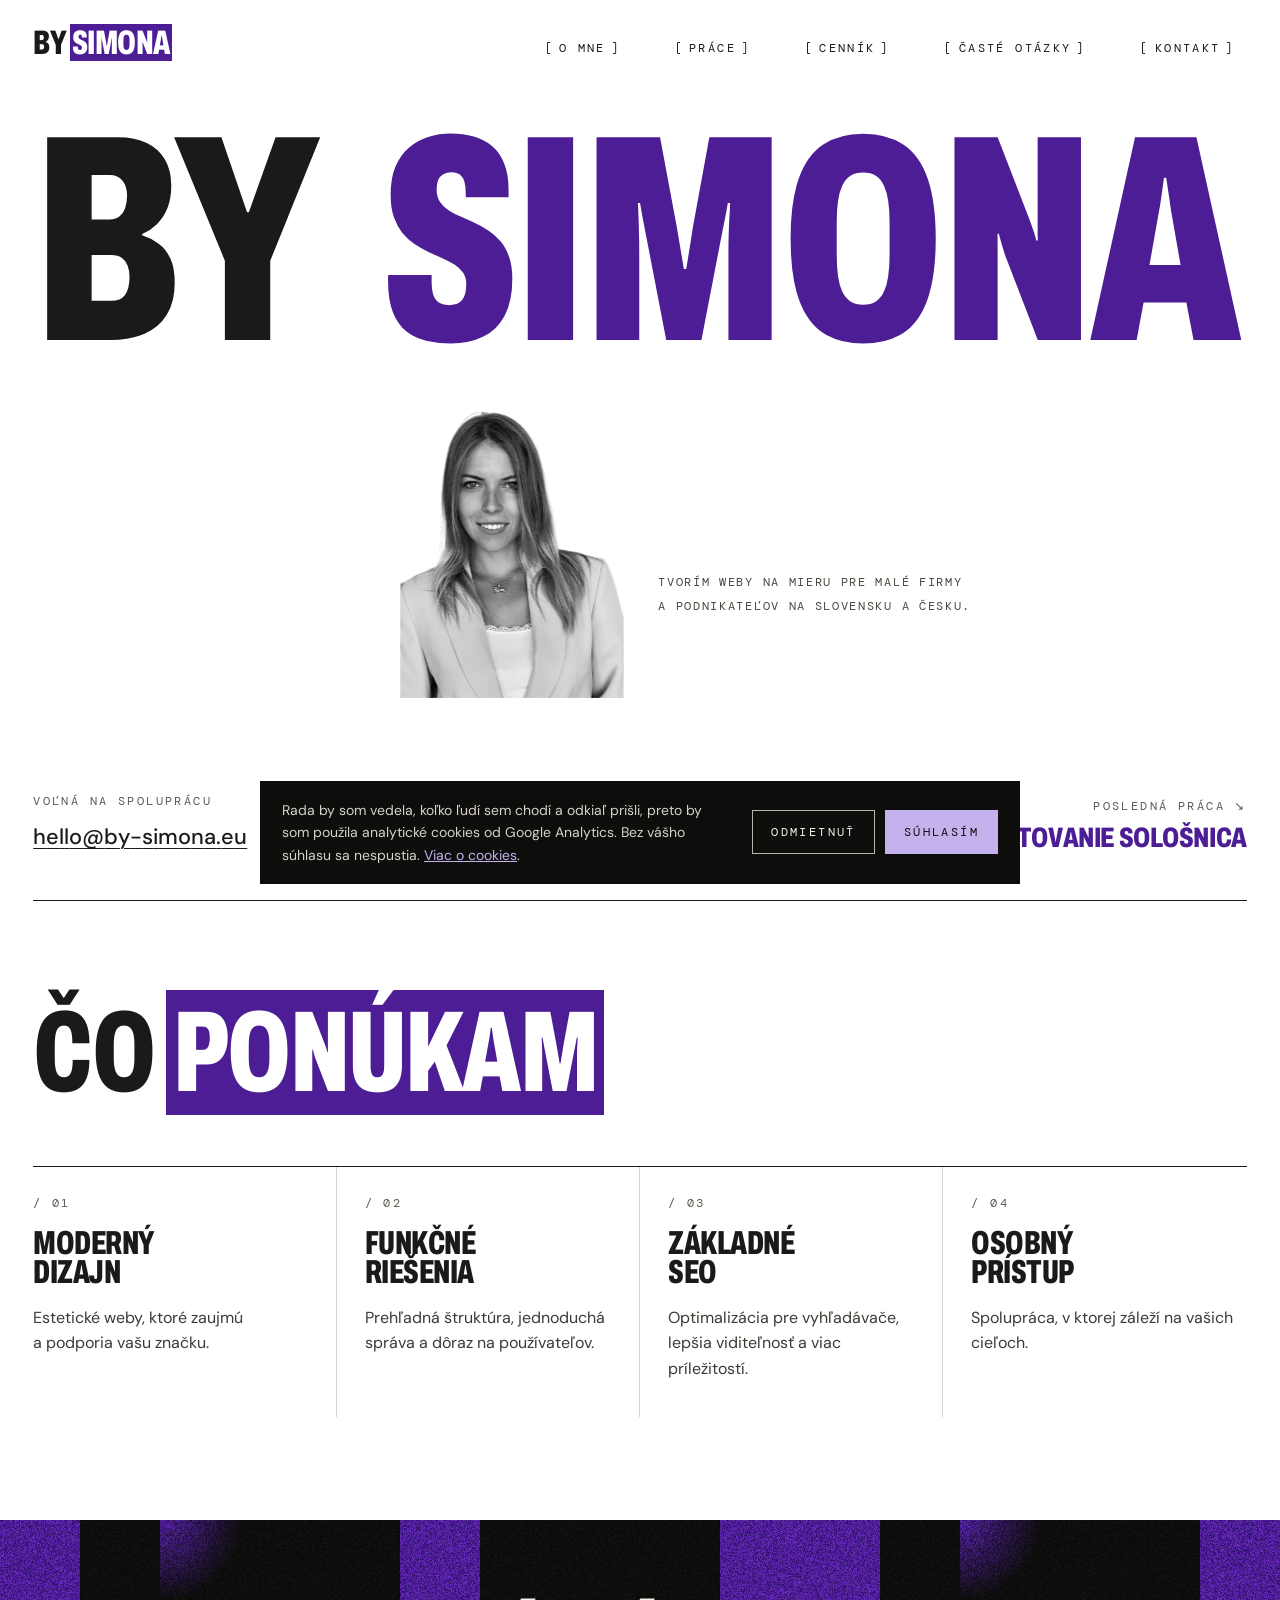
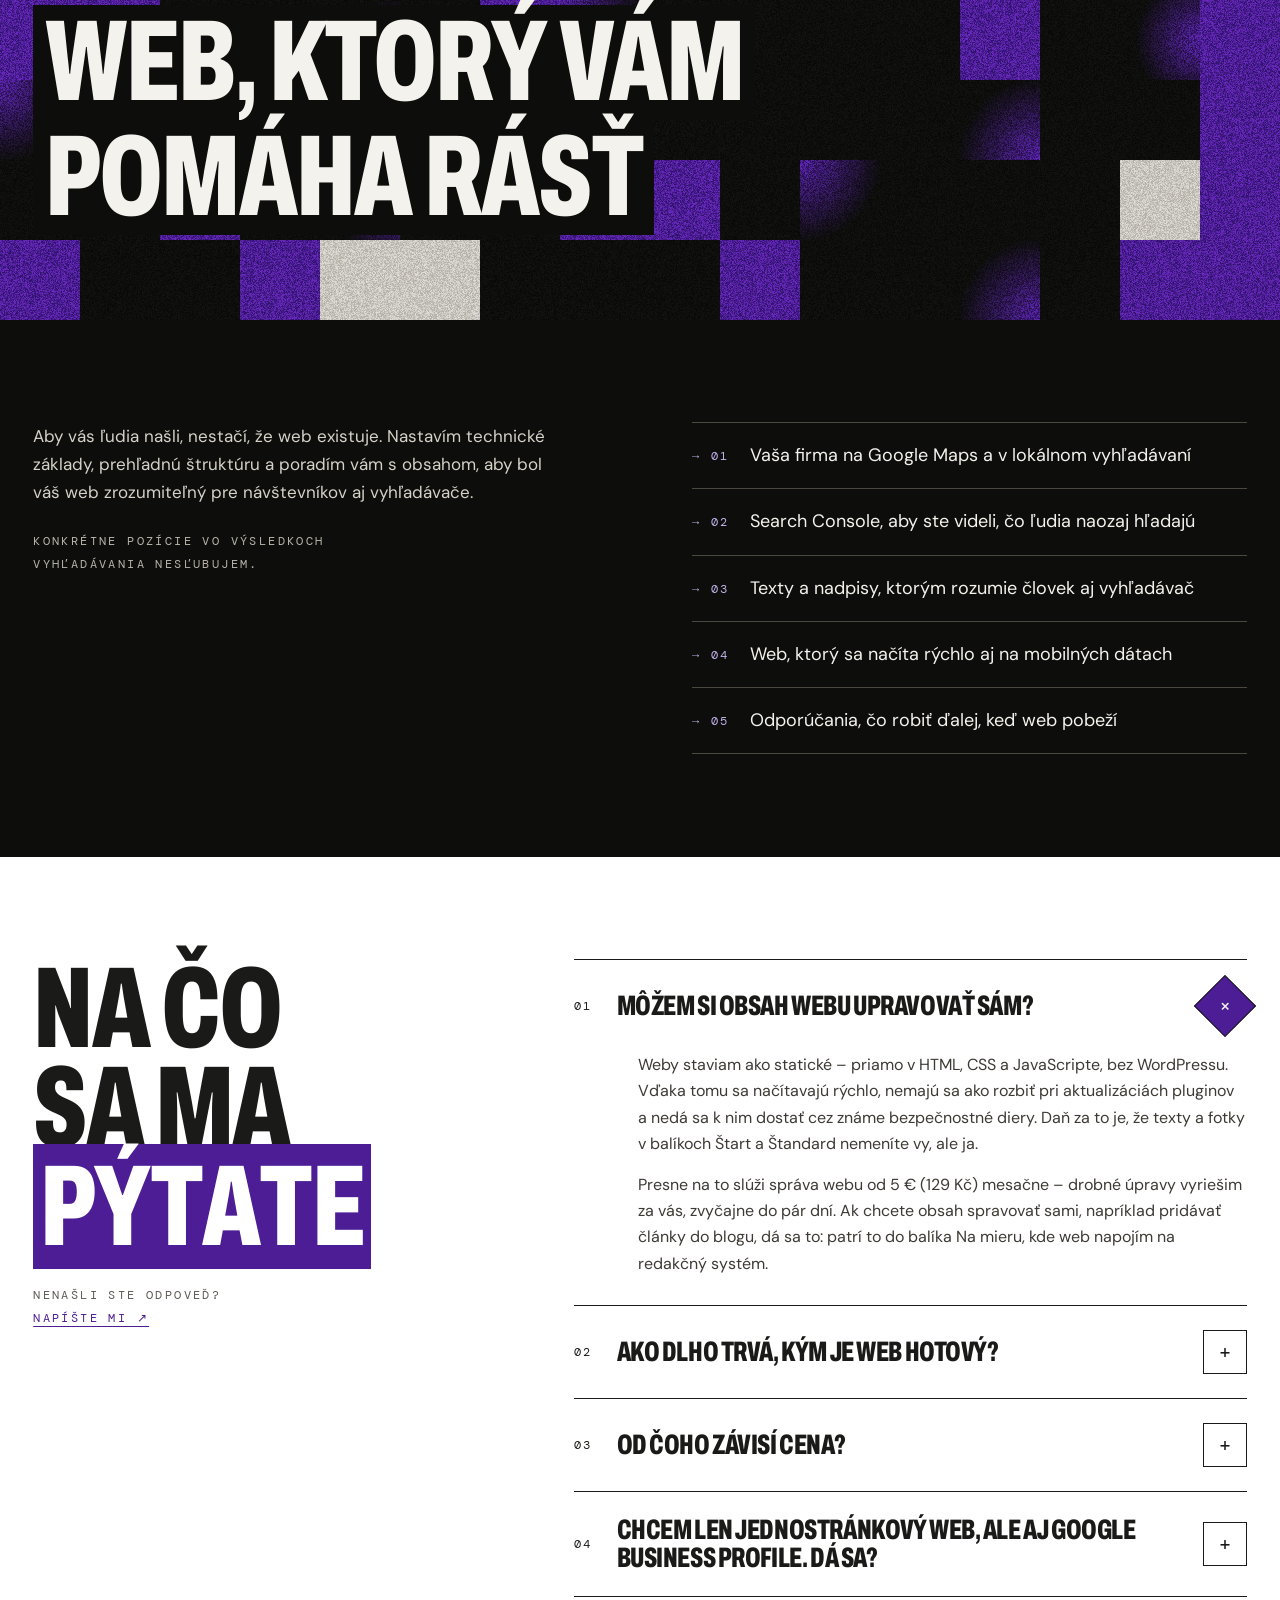
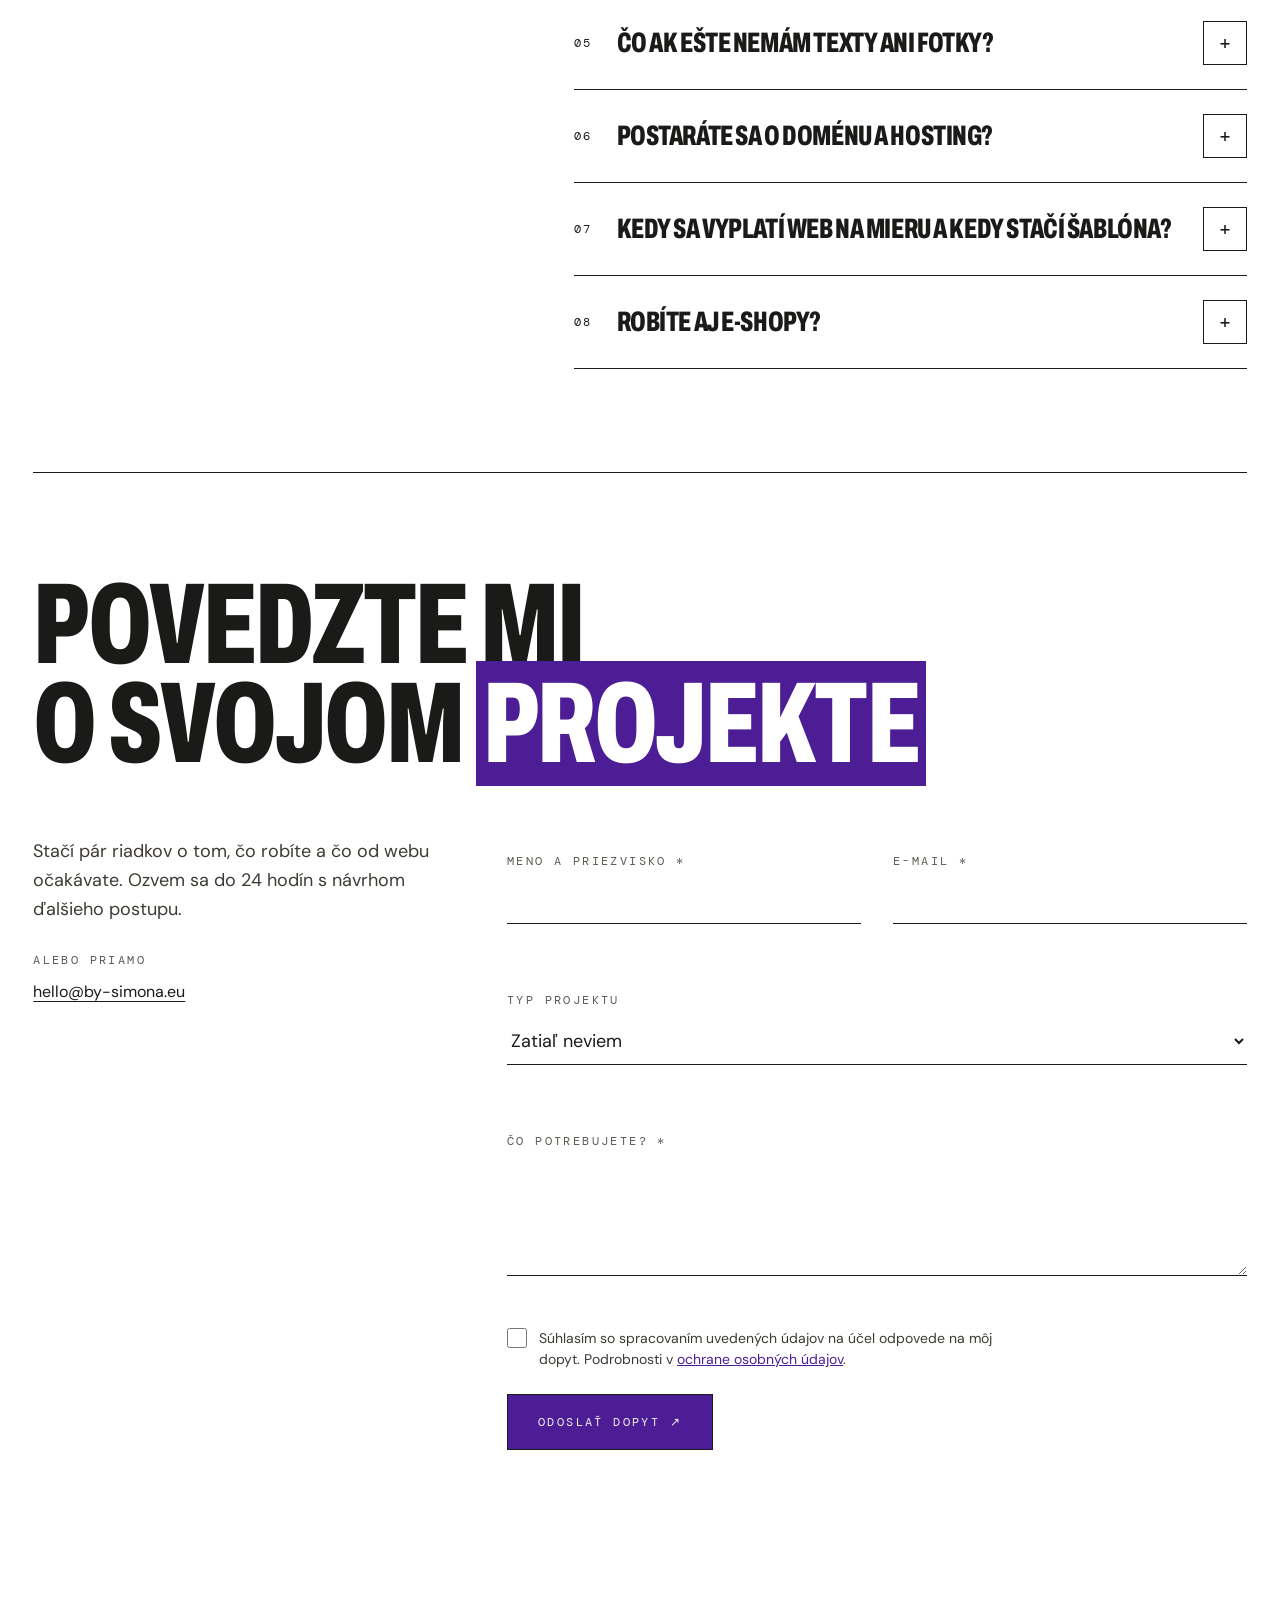
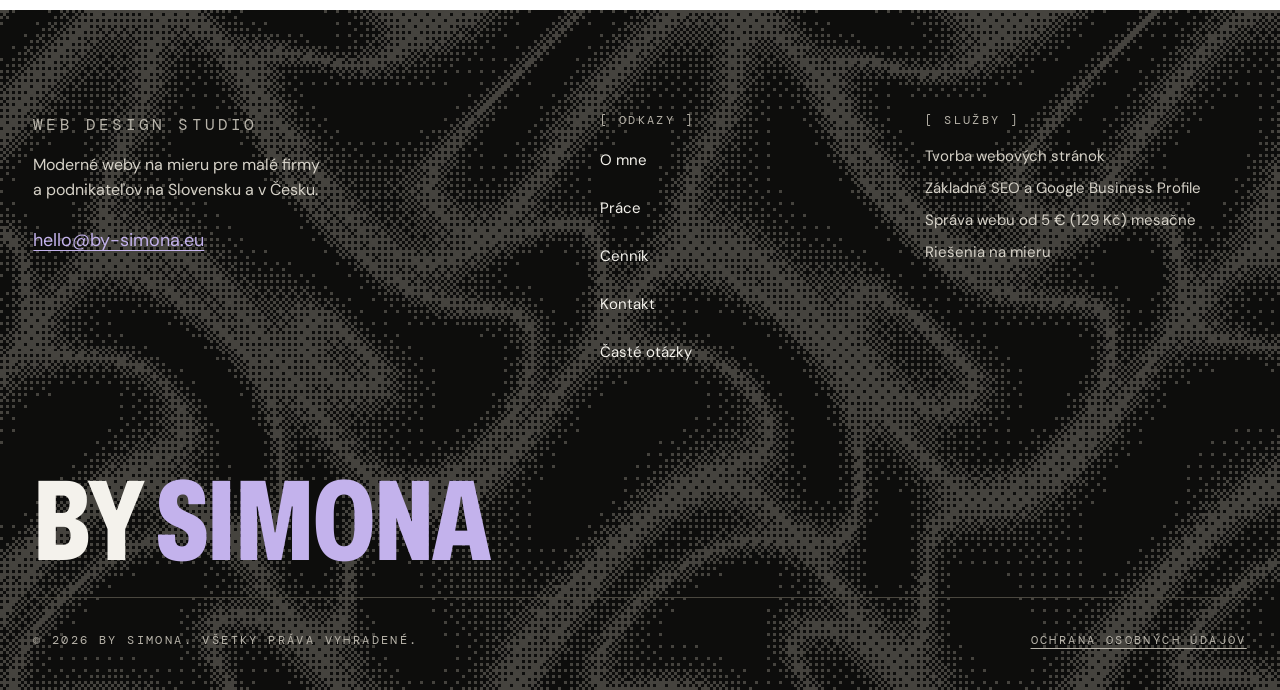
==== commit ac60f8e2: "Novy dizajn webu, nove podstranky a redizajn podkladov Hero: - texty sa nacitavaju scramble animacio" ====
--- a/index.html
+++ b/index.html
@@ -3,7 +3,7 @@
   <head>
     <meta charset="utf-8" />
     <meta content="width=device-width,initial-scale=1" name="viewport" />
-    <meta content="#20352c" name="theme-color" />
+    <meta content="#ffffff" name="theme-color" />
     <title>Tvorba webových stránok pre malé firmy | by simona</title>
     <meta
       content="Tvorba moderných a responzívnych webových stránok pre malých podnikateľov. Dizajn, funkčnosť a základné SEO od návrhu po spustenie. Weby od 290 € / 7 400 Kč."
@@ -38,16 +38,27 @@
 
     <link
       rel="preload"
+      href="fonts/archivo-latin.woff2"
+      as="font"
+      type="font/woff2"
+      crossorigin
+    />
+    <link
+      rel="preload"
       href="fonts/dm-sans-latin.woff2"
       as="font"
       type="font/woff2"
       crossorigin
     />
-    <link href="style.css" rel="stylesheet" />
-    <script>
-      document.documentElement.classList.add("js");
-    </script>
-    <script defer src="script.js"></script>
+    <link
+      rel="preload"
+      href="fonts/dm-mono-latin.woff2"
+      as="font"
+      type="font/woff2"
+      crossorigin
+    />
+    <link href="styles.css" rel="stylesheet" />
+    <script defer src="main.js"></script>
     <script defer src="cookies.js"></script>
 
     <script type="application/ld+json">
@@ -64,7 +75,7 @@
         "founder": {
           "@type": "Person",
           "name": "Simona",
-          "image": "https://by-simona.eu/assets/simona.webp",
+          "image": "https://by-simona.eu/assets/simona-portret.webp",
           "jobTitle": "Webová dizajnérka"
         },
         "knowsLanguage": ["sk", "cs"],
@@ -116,855 +127,651 @@
     </script>
   </head>
   <body>
-    <a class="skip" href="#obsah"> Preskočiť na obsah </a>
-    <header class="header">
-      <div class="container nav">
-        <a aria-label="by simona – úvod" class="logo" href="#uvod"
-          ><span class="logo-word">by simona.</span
-          ><small> WEB DESIGN STUDIO </small></a
-        >
-        <button
-          aria-controls="navigation"
-          aria-expanded="false"
-          aria-label="Otvoriť menu"
-          class="menu-toggle"
-          type="button"
-        >
-          <svg aria-hidden="true" class="icon-open" viewBox="0 0 24 24">
-            <path d="M4 6h16M4 12h16M4 18h16"></path>
-          </svg>
-          <svg aria-hidden="true" class="icon-close" viewBox="0 0 24 24">
-            <path d="M6 6l12 12M18 6 6 18"></path>
-          </svg>
+    <a class="skip-link mono" href="#main">Preskočiť na obsah</a>
+
+    <header class="hero" id="top" data-hero>
+      <div class="hero-layer hero-head">
+        <nav class="hero-nav" aria-label="Hlavná">
+          <a class="display hero-logo" href="#top"
+            >By <span class="mark-logo">Simona</span></a
+          >
+          <div class="nav-links">
+            <a class="mono nav-link" href="o-mne.html"
+              ><span class="nav-bracket" aria-hidden="true">[</span
+              ><span class="nav-label">o&nbsp;mne</span
+              ><span class="nav-bracket" aria-hidden="true">]</span></a
+            >
+            <a class="mono nav-link" href="prace.html"
+              ><span class="nav-bracket" aria-hidden="true">[</span
+              ><span class="nav-label">práce</span
+              ><span class="nav-bracket" aria-hidden="true">]</span></a
+            >
+            <a class="mono nav-link" href="cennik.html"
+              ><span class="nav-bracket" aria-hidden="true">[</span
+              ><span class="nav-label">cenník</span
+              ><span class="nav-bracket" aria-hidden="true">]</span></a
+            >
+            <a class="mono nav-link" href="#faq"
+              ><span class="nav-bracket" aria-hidden="true">[</span
+              ><span class="nav-label">časté otázky</span
+              ><span class="nav-bracket" aria-hidden="true">]</span></a
+            >
+            <a class="mono nav-link" href="#kontakt"
+              ><span class="nav-bracket" aria-hidden="true">[</span
+              ><span class="nav-label">kontakt</span
+              ><span class="nav-bracket" aria-hidden="true">]</span></a
+            >
+          </div>
+          <button
+            class="nav-toggle"
+            type="button"
+            aria-expanded="false"
+            aria-controls="mobile-nav"
+            data-nav-toggle
+          >
+            <span class="nav-toggle-box" aria-hidden="true">
+              <span class="nav-toggle-bar"></span>
+              <span class="nav-toggle-bar"></span>
+            </span>
+            <span class="mono nav-toggle-text">menu</span>
+          </button>
+        </nav>
+      </div>
+
+      <div class="hero-layer hero-stage">
+        <h1 class="display hero-title" aria-label="By Simona">
+          <span aria-hidden="true"
+            >By<span class="hero-space"></span
+            ><span class="hero-word">Simona</span></span
+          >
+        </h1>
+      </div>
+
+      <div class="hero-layer hero-middle">
+        <div class="hero-portrait">
+          <div class="portrait-3d" data-portrait>
+            <div class="portrait-frame" data-pixel-photo>
+              <img
+                src="assets/simona-portret.webp"
+                width="512"
+                height="512"
+                alt="Simona"
+              />
+            </div>
+          </div>
+        </div>
+
+        <div class="hero-claim">
+          <p class="mono">
+            tvorím weby na mieru pre malé firmy<br />
+            a podnikateľov na Slovensku a Česku.
+          </p>
+        </div>
+      </div>
+
+      <div class="hero-layer hero-foot">
+        <div class="hero-foot-row">
+          <div class="hero-mail">
+            <p class="mono">voľná na spoluprácu</p>
+            <a class="uline" href="#kontakt">hello@by-simona.eu</a>
+          </div>
+          <div class="hero-latest">
+            <p class="mono">posledná práca ↘</p>
+            <a class="display" href="prace.html">Ubytovanie Sološnica</a>
+          </div>
+        </div>
+      </div>
+    </header>
+
+    <nav
+      class="mobile-nav"
+      id="mobile-nav"
+      aria-label="Mobilná navigácia"
+      data-mobile-nav
+      hidden
+    >
+      <div class="mobile-nav-head">
+        <span class="display mobile-nav-logo">By <span>Simona</span></span>
+        <button class="mobile-nav-close" type="button" data-nav-close>
+          <span class="nav-toggle-box is-close" aria-hidden="true">
+            <span class="nav-toggle-bar"></span>
+            <span class="nav-toggle-bar"></span>
+          </span>
+          <span class="mono">zavrieť</span>
         </button>
-        <nav aria-label="Hlavná navigácia" class="navlinks" id="navigation">
-          <a href="#uvod">Domov</a>
-          <a href="#portfolio">Práce</a>
-          <a href="#omne">O mne</a>
-          <a href="#proces">Proces</a>
-          <a href="#cennik">Cenník</a>
-          <a href="#faq">FAQ</a>
-          <a class="button nav-cta-mobile" href="#kontakt">
-            NEZÁVÄZNÁ PONUKA
-            <span aria-hidden="true"> ↓ </span>
-          </a>
-        </nav>
-        <a class="button nav-cta" href="#kontakt">
-          NEZÁVÄZNÁ PONUKA
-          <span aria-hidden="true"> ↓ </span>
-        </a>
-      </div>
-    </header>
-    <main id="obsah">
-      <section class="hero" id="uvod">
-        <div class="hero-copy reveal">
-          <p class="eyebrow">PRE MALÉ ZNAČKY S VEĽKÝMI NÁPADMI</p>
-          <h1>Tvorba webových stránok s citom pre detail.</h1>
-          <p class="lead">
-            Tvorím moderné webové stránky, ktoré spájajú dizajn, funkčnosť a
-            stratégiu. Pomáham malým podnikateľom zviditeľniť sa online a získať
-            viac zákazníkov.
-          </p>
-          <div class="hero-actions">
-            <a class="button" href="#kontakt">
-              ZAČAŤ SPOLUPRÁCU
-              <span aria-hidden="true"> ↓ </span>
-            </a>
-            <a class="button button-outline" href="#portfolio">
-              POZRIEŤ PRÁCE
-            </a>
+      </div>
+      <ul class="mobile-nav-list">
+        <li>
+          <a class="mobile-nav-link" href="o-mne.html"
+            ><span class="mono mobile-nav-index">01</span
+            ><span class="display">O&nbsp;mne</span></a
+          >
+        </li>
+        <li>
+          <a class="mobile-nav-link" href="prace.html"
+            ><span class="mono mobile-nav-index">02</span
+            ><span class="display">Práce</span></a
+          >
+        </li>
+        <li>
+          <a class="mobile-nav-link" href="cennik.html"
+            ><span class="mono mobile-nav-index">03</span
+            ><span class="display">Cenník</span></a
+          >
+        </li>
+        <li>
+          <a class="mobile-nav-link" href="#faq"
+            ><span class="mono mobile-nav-index">04</span
+            ><span class="display">Časté otázky</span></a
+          >
+        </li>
+        <li>
+          <a class="mobile-nav-link" href="#kontakt"
+            ><span class="mono mobile-nav-index">05</span
+            ><span class="display">Kontakt</span></a
+          >
+        </li>
+      </ul>
+      <div class="mobile-nav-foot">
+        <p class="mono">voľná na spoluprácu</p>
+        <a class="uline" href="mailto:hello@by-simona.eu">hello@by-simona.eu</a>
+      </div>
+    </nav>
+
+    <main id="main">
+      <div class="shell">
+        <section class="section" id="sluzby" aria-labelledby="services-title">
+          <div class="section-head">
+            <h2 class="display heading-xl" id="services-title">
+              Čo <span class="mark">ponúkam</span>
+            </h2>
+          </div>
+
+          <div class="services-grid">
+            <div class="service">
+              <p class="mono">/ 01</p>
+              <h3 class="display">Moderný<br />dizajn</h3>
+              <p class="service-text">
+                Estetické weby, ktoré zaujmú a&nbsp;podporia vašu značku.
+              </p>
+            </div>
+            <div class="service">
+              <p class="mono">/ 02</p>
+              <h3 class="display">Funkčné<br />riešenia</h3>
+              <p class="service-text">
+                Prehľadná štruktúra, jednoduchá správa a&nbsp;dôraz na
+                používateľov.
+              </p>
+            </div>
+            <div class="service">
+              <p class="mono">/ 03</p>
+              <h3 class="display">Základné<br />SEO</h3>
+              <p class="service-text">
+                Optimalizácia pre vyhľadávače, lepšia viditeľnosť a&nbsp;viac
+                príležitostí.
+              </p>
+            </div>
+            <div class="service">
+              <p class="mono">/ 04</p>
+              <h3 class="display">Osobný<br />prístup</h3>
+              <p class="service-text">
+                Spolupráca, v&nbsp;ktorej záleží na vašich cieľoch.
+              </p>
+            </div>
+          </div>
+        </section>
+      </div>
+
+      <section class="band" id="seo" aria-labelledby="seo-title">
+        <div class="band-visual">
+          <div class="tiles" data-tiles aria-hidden="true"></div>
+          <canvas class="grain" data-grain aria-hidden="true"></canvas>
+          <div class="band-title-wrap">
+            <h2 class="display band-title" id="seo-title">
+              <span class="glitch" data-text="Web, ktorý vám"
+                >Web, ktorý vám</span
+              ><br /><span class="glitch" data-text="pomáha rásť"
+                >pomáha rásť</span
+              >
+            </h2>
           </div>
         </div>
-        <div class="hero-image hero-art">
-          <div class="hero-photo-frame">
-            <img
-              alt="Ukážka responzívneho webu na notebooku a telefóne v prírodne ladenej scéne"
-              fetchpriority="high"
-              height="1024"
-              src="assets/loft-studio-scene.webp"
-              width="1536"
-            />
-          </div>
-        </div>
-      </section>
-      <section
-        aria-labelledby="sluzby-title"
-        class="features container reveal"
-        id="sluzby"
-      >
-        <h2 class="sr-only" id="sluzby-title">Čo ponúkam</h2>
-        <article>
-          <svg aria-hidden="true" viewbox="0 0 32 32">
-            <rect height="18" rx="1" width="26" x="3" y="4"></rect>
-            <path d="M16 22v6M9 28h14"></path>
-          </svg>
-          <h3>Moderný dizajn</h3>
-          <p>Estetické weby, ktoré zaujmú a podporia vašu značku.</p>
-        </article>
-        <article>
-          <svg aria-hidden="true" viewbox="0 0 32 32">
-            <path d="M4 27h6V17H4zM13 27h6V11h-6zM22 27h6V4h-6z"></path>
-          </svg>
-          <h3>Funkčné riešenia</h3>
-          <p>Prehľadná štruktúra, jednoduchá správa a dôraz na používateľov.</p>
-        </article>
-        <article>
-          <svg aria-hidden="true" viewbox="0 0 32 32">
-            <circle cx="13" cy="13" r="9"></circle>
-            <path d="m20 20 9 9"></path>
-          </svg>
-          <h3>Základné SEO</h3>
-          <p>
-            Optimalizácia pre vyhľadávače, lepšia viditeľnosť a viac
-            príležitostí.
-          </p>
-        </article>
-        <article>
-          <svg aria-hidden="true" viewbox="0 0 32 32">
-            <path d="M16 28 4 16C-2 8 8 1 16 10 24 1 34 8 28 16Z"></path>
-          </svg>
-          <h3>Osobný prístup</h3>
-          <p>Spolupráca, v ktorej záleží na vašich cieľoch.</p>
-        </article>
-      </section>
-
-      <section
-        class="portfolio section reveal"
-        id="portfolio"
-        aria-labelledby="projects-title"
-      >
-        <div class="container">
-          <div class="eyebrow">Vybrané projekty</div>
-
-          <div class="portfolio-layout">
-            <div class="portfolio-intro reveal">
-              <h2 id="projects-title">Moja práca v praxi.</h2>
-
-              <p>
-                Každý projekt vzniká s ohľadom na to, čo má web reálne dosiahnuť
-                – a na ľudí, ktorí ho budú používať.
-              </p>
-            </div>
-
-            <div class="project-grid">
-              <!-- DOCASNE SKRYTE: ukazka Studio Lume. Na zobrazenie staci odstranit tento komentar a jeho uzavretie nizsie.
-              <article class="project reveal">
-                <a
-                  class="project-visual"
-                  href="ukazky/studio-lume/"
-                  target="_blank"
-                  rel="noopener"
-                  aria-label="Zobraziť ukážku pre kozmetické štúdio Lumé"
-                >
-                  <img
-                    src="assets/studio-lume.webp"
-                    width="1600"
-                    height="900"
-                    alt="Náhľad ukážkového webu pre kozmetické štúdio Lumé"
-                    loading="lazy"
-                  />
-                </a>
-
-                <div class="project-info">
-                  <div>
-                    <h3>Štúdio Lumé</h3>
-                    <p class="project-type">Ukážka · kozmetický salón</p>
-                  </div>
-
-                  <a
-                    href="ukazky/studio-lume/"
-                    target="_blank"
-                    rel="noopener"
-                    aria-label="Zobraziť ukážku pre kozmetické štúdio Lumé"
-                  ></a>
-                </div>
-              </article>
-              -->
-
-              <article class="project reveal">
-                <a
-                  class="project-visual"
-                  href="ukazky/autoservis-buchal/"
-                  target="_blank"
-                  rel="noopener"
-                  aria-label="Zobraziť koncept pre Autoservis Búchal"
-                >
-                  <img
-                    src="assets/autoservis-buchal.webp"
-                    width="1600"
-                    height="722"
-                    alt="Náhľad konceptu webu pre Autoservis Búchal"
-                    loading="lazy"
-                  />
-                </a>
-
-                <div class="project-info">
-                  <div>
-                    <h3>Autoservis Búchal</h3>
-                    <p class="project-type">Koncept · nezáväzný návrh</p>
-                  </div>
-
-                  <a
-                    href="ukazky/autoservis-buchal/"
-                    target="_blank"
-                    rel="noopener"
-                    aria-label="Zobraziť koncept pre Autoservis Búchal"
-                  ></a>
-                </div>
-              </article>
-
-              <article class="project reveal">
-                <a
-                  class="project-visual"
-                  href="https://sjanosov.github.io/shades-lounge-bar/"
-                  target="_blank"
-                  rel="noopener"
-                  aria-label="Zobraziť koncept pre Shades Lounge Bar"
-                >
-                  <img
-                    src="assets/shades-lounge-bar.webp"
-                    width="1600"
-                    height="769"
-                    alt="Náhľad konceptu webu pre Shades Lounge Bar"
-                    loading="lazy"
-                  />
-                </a>
-
-                <div class="project-info">
-                  <div>
-                    <h3>Shades Lounge Bar</h3>
-                    <p class="project-type">Koncept · nezáväzný návrh</p>
-                  </div>
-
-                  <a
-                    href="https://sjanosov.github.io/shades-lounge-bar/"
-                    target="_blank"
-                    rel="noopener"
-                    aria-label="Zobraziť koncept pre Shades Lounge Bar"
-                  ></a>
-                </div>
-              </article>
-
-              <article class="project reveal">
-                <a
-                  class="project-visual"
-                  href="https://ubytovanie-solosnica.sk/"
-                  target="_blank"
-                  rel="noopener"
-                  aria-label="Zobraziť projekt Ubytovanie Sološnica"
-                >
-                  <img
-                    src="assets/ubytovanie-solosnica.webp"
-                    width="1600"
-                    height="760"
-                    alt="Náhľad webovej stránky Ubytovanie Sološnica"
-                    loading="lazy"
-                  />
-                </a>
-
-                <div class="project-info">
-                  <div>
-                    <h3>Ubytovanie Sološnica</h3>
-                    <p class="project-type">Prezentačný web · Ubytovanie</p>
-                  </div>
-
-                  <a
-                    href="https://ubytovanie-solosnica.sk/"
-                    target="_blank"
-                    rel="noopener"
-                    aria-label="Zobraziť projekt Ubytovanie Sološnica"
-                  ></a>
-                </div>
-              </article>
-
-              <article class="project reveal">
-                <a
-                  class="project-visual"
-                  href="https://astrokareta.cz/"
-                  target="_blank"
-                  rel="noopener"
-                  aria-label="Zobraziť projekt Astrokareta"
-                >
-                  <img
-                    src="assets/astrokareta.webp"
-                    width="1600"
-                    height="770"
-                    alt="Náhľad webovej stránky Astrokareta"
-                    loading="lazy"
-                  />
-                </a>
-
-                <div class="project-info">
-                  <div>
-                    <h3>Astrokareta</h3>
-                    <p class="project-type">Prezentačný web · Astrológia</p>
-                  </div>
-
-                  <a
-                    href="https://astrokareta.cz/"
-                    target="_blank"
-                    rel="noopener"
-                    aria-label="Zobraziť projekt Astrokareta"
-                  ></a>
-                </div>
-              </article>
-            </div>
-          </div>
-        </div>
-      </section>
-      <section class="about section" id="omne">
-        <div class="container about-grid">
-          <div class="about-copy reveal">
-            <p class="eyebrow">O MNE</p>
-            <h2>Ahoj, som Simona.</h2>
-            <p>
-              V IT sa pohybujem od roku 2017. Začínala som ako dátová analytička
-              na zákazníckej podpore v bankovom sektore – v prostredí, kde musí
-              byť každé číslo dohľadateľné a nič nesmie fungovať „asi“. Postupne
-              ma to ťahalo bližšie k tomu, čo ľudia reálne vidia a používajú: k
-              frontendu a dizajnu. Naučila som sa HTML, CSS a JavaScript a vo
-              voľnom čase začala tvoriť prezentačné weby.
+
+        <div class="band-body">
+          <div class="band-copy">
+            <p class="band-text">
+              Aby vás ľudia našli, nestačí, že web existuje. Nastavím technické
+              základy, prehľadnú štruktúru a&nbsp;poradím vám s&nbsp;obsahom,
+              aby bol váš web zrozumiteľný pre návštevníkov aj vyhľadávače.
             </p>
-            <p>
-              Z toho vyrástla značka by simona. Weby píšem ručne, neskladám ich
-              zo šablón, a z analytickej práce mi zostal jeden dobrý zvyk:
-              radšej si overím, než by som hádala. Či sa stránka načíta rýchlo,
-              či sa formulár dá vyplniť jednou rukou v autobuse, či návštevník
-              nájde to, čo hľadá, na prvý pohľad.
+            <p class="mono">
+              konkrétne pozície vo výsledkoch<br />vyhľadávania nesľubujem.
             </p>
-            <p>
-              Referencií mám zatiaľ pár, nie desiatky – a pre vás je to skôr
-              výhoda. Pracujem na diaľku, beriem si naraz málo projektov a
-              píšete priamo mne. Váš web teda nie je dvadsiaty v poradí a mám
-              čas na detaily, ktoré sa pri veľkom objeme odfláknu.
-            </p>
-          </div>
-          <div class="about-photo reveal">
-            <img
-              alt="Simona – autorka webového štúdia by simona"
-              height="512"
-              loading="lazy"
-              src="assets/simona.webp"
-              width="512"
-            />
-          </div>
-        </div>
-      </section>
-      <section class="process section" id="proces">
-        <div class="container process-grid">
-          <div class="reveal">
-            <p class="eyebrow">AKO SPOLUPRACUJEME</p>
-            <h2>
-              Jasný proces.
-              <br />
-              Jednoduchá spolupráca.
-            </h2>
-          </div>
-          <ol class="steps timeline">
-            <li class="reveal">
-              <div aria-hidden="true" class="step-icon">☏</div>
-              <span> 01 </span>
-              <h3>Rozhovor</h3>
-              <p>Spoločne prejdeme vašu víziu, ciele a potreby.</p>
+          </div>
+
+          <ul class="seo-list">
+            <li>
+              <span class="mono">→ 01</span>Vaša firma na Google Maps
+              a&nbsp;v&nbsp;lokálnom vyhľadávaní
             </li>
-            <li class="reveal">
-              <div aria-hidden="true" class="step-icon">▤</div>
-              <span> 02 </span>
-              <h3>Návrh</h3>
-              <p>Pripravím návrh riešenia, štruktúru a dizajn.</p>
+            <li>
+              <span class="mono">→ 02</span>Search Console, aby ste videli, čo
+              ľudia naozaj hľadajú
             </li>
-            <li class="reveal">
-              <div aria-hidden="true" class="step-icon">⚙</div>
-              <span> 03 </span>
-              <h3>Tvorba</h3>
-              <p>Premením nápady na funkčný web.</p>
+            <li>
+              <span class="mono">→ 03</span>Texty a&nbsp;nadpisy, ktorým rozumie
+              človek aj vyhľadávač
             </li>
-            <li class="reveal">
-              <div aria-hidden="true" class="step-icon">➤</div>
-              <span> 04 </span>
-              <h3>Spustenie</h3>
-              <p>Web spustíme a zostávam vám k dispozícii aj ďalej.</p>
+            <li>
+              <span class="mono">→ 04</span>Web, ktorý sa načíta rýchlo aj na
+              mobilných dátach
             </li>
-          </ol>
-        </div>
-      </section>
-      <section class="seo section">
-        <div class="container seo-grid reveal">
-          <div>
-            <p class="eyebrow">VIAC NEŽ LEN KRÁSNY WEB</p>
-            <h2>Web, ktorý vám pomáha rásť.</h2>
-          </div>
-          <p>
-            Aby vás ľudia našli, nestačí, že web existuje. Nastavím technické
-            základy, prehľadnú štruktúru a poradím vám s obsahom, aby bol váš
-            web zrozumiteľný pre návštevníkov aj vyhľadávače. Konkrétne pozície
-            vo výsledkoch vyhľadávania nesľubujem.
-          </p>
-          <ul>
-            <li>Vaša firma na Google Maps a v lokálnom vyhľadávaní</li>
-            <li>Search Console, aby ste videli, čo ľudia naozaj hľadajú</li>
-            <li>Texty a nadpisy, ktorým rozumie človek aj vyhľadávač</li>
-            <li>Web, ktorý sa načíta rýchlo aj na mobilných dátach</li>
-            <li>Odporúčania, čo robiť ďalej, keď web pobeží</li>
+            <li>
+              <span class="mono">→ 05</span>Odporúčania, čo robiť ďalej, keď web
+              pobeží
+            </li>
           </ul>
         </div>
       </section>
-      <section
-        class="pricing section"
-        id="cennik"
-        aria-labelledby="cennik-title"
-      >
-        <div class="container">
-          <div class="pricing-intro reveal">
-            <p class="eyebrow">CENNÍK</p>
-            <h2 id="cennik-title">Koľko stojí tvorba webovej stránky?</h2>
+
+      <div class="shell">
+        <section class="section-plain" id="faq" aria-labelledby="faq-title">
+          <div class="faq-layout">
+            <div class="faq-intro">
+              <h2 class="display" id="faq-title">
+                Na čo<br />sa ma <span class="mark">pýtate</span>
+              </h2>
+              <p class="mono">
+                nenašli ste odpoveď?<br /><a class="uline" href="#kontakt"
+                  >napíšte mi ↗</a
+                >
+              </p>
+            </div>
+
+            <div class="faq-list">
+              <details class="faq" open>
+                <summary>
+                  <span class="mono faq-index">01</span>
+                  <span class="display faq-question"
+                    >Môžem si obsah webu upravovať sám?</span
+                  >
+                  <span class="faq-toggle" aria-hidden="true">+</span>
+                </summary>
+                <div class="faq-answer">
+                  <p>
+                    Weby staviam ako statické – priamo v&nbsp;HTML, CSS
+                    a&nbsp;JavaScripte, bez WordPressu. Vďaka tomu sa načítavajú
+                    rýchlo, nemajú sa ako rozbiť pri aktualizáciách pluginov
+                    a&nbsp;nedá sa k&nbsp;nim dostať cez známe bezpečnostné
+                    diery. Daň za to je, že texty a&nbsp;fotky v&nbsp;balíkoch
+                    Štart a&nbsp;Štandard nemeníte vy, ale ja.
+                  </p>
+                  <p>
+                    Presne na to slúži správa webu od 5 € (129 Kč) mesačne –
+                    drobné úpravy vyriešim za vás, zvyčajne do pár dní. Ak
+                    chcete obsah spravovať sami, napríklad pridávať články do
+                    blogu, dá sa to: patrí to do balíka Na mieru, kde web
+                    napojím na redakčný systém.
+                  </p>
+                </div>
+              </details>
+
+              <details class="faq">
+                <summary>
+                  <span class="mono faq-index">02</span>
+                  <span class="display faq-question"
+                    >Ako dlho trvá, kým je web hotový?</span
+                  >
+                  <span class="faq-toggle" aria-hidden="true">+</span>
+                </summary>
+                <div class="faq-answer">
+                  <p>
+                    Jednostránkový web zvládnem obvykle za 2 až 3 týždne, web do
+                    piatich podstránok za 4 až 6 týždňov. Najčastejšia príčina
+                    zdržania nie je samotná tvorba, ale čakanie na texty
+                    a&nbsp;fotky. Ak máte fixný termín, povedzte mi ho hneď na
+                    začiatku – poviem vám rovno, či je reálny, nie to, čo chcete
+                    počuť.
+                  </p>
+                </div>
+              </details>
+
+              <details class="faq">
+                <summary>
+                  <span class="mono faq-index">03</span>
+                  <span class="display faq-question">Od čoho závisí cena?</span>
+                  <span class="faq-toggle" aria-hidden="true">+</span>
+                </summary>
+                <div class="faq-answer">
+                  <p>
+                    Hlavne od počtu podstránok a&nbsp;od toho, čo má web robiť
+                    navyše – rezervácie, viac jazykov, napojenie na externú
+                    službu. Vplyv má aj to, či texty a&nbsp;fotky dodáte hotové,
+                    alebo ich pripravujeme spoločne. Sumu, ktorú vám pošlem
+                    v&nbsp;ponuke, potom držím – nedávam nízky odhad, ktorý sa
+                    počas práce nafúkne.
+                  </p>
+                </div>
+              </details>
+
+              <details class="faq">
+                <summary>
+                  <span class="mono faq-index">04</span>
+                  <span class="display faq-question"
+                    >Chcem len jednostránkový web, ale aj Google Business
+                    Profile. Dá sa?</span
+                  >
+                  <span class="faq-toggle" aria-hidden="true">+</span>
+                </summary>
+                <div class="faq-answer">
+                  <p>
+                    Dá. Balíky sú východiskový bod, nie krabica, z&nbsp;ktorej
+                    sa nedá vystúpiť. Google Business Profile nájdete
+                    v&nbsp;cenníku medzi doplnkami a&nbsp;pridám ho
+                    k&nbsp;ľubovoľnému balíku; napojenie na Search Console robím
+                    v&nbsp;každom balíku zdarma.
+                  </p>
+                  <p>
+                    Samotný profil je od Googlu bezplatný – platíte mi za to,
+                    aby bol nastavený tak, že vás ľudia v&nbsp;mapách naozaj
+                    nájdu. Počítajte s&nbsp;tým, že overenie prevádzky robí
+                    Google, nie ja. To môže trvať pár dní a&nbsp;niekedy si
+                    vypýta pohľadnicu na adresu alebo video z&nbsp;prevádzky.
+                  </p>
+                </div>
+              </details>
+
+              <details class="faq">
+                <summary>
+                  <span class="mono faq-index">05</span>
+                  <span class="display faq-question"
+                    >Čo ak ešte nemám texty ani fotky?</span
+                  >
+                  <span class="faq-toggle" aria-hidden="true">+</span>
+                </summary>
+                <div class="faq-answer">
+                  <p>
+                    To je úplne bežné. V&nbsp;balíku Štandard pomáham so
+                    štruktúrou aj textami – vy mi vlastnými slovami povedzte, čo
+                    robíte a&nbsp;pre koho, a&nbsp;ja z&nbsp;toho urobím obsah,
+                    ktorý má hlavu a&nbsp;pätu. Fotky, ktoré dodáte, upravím
+                    a&nbsp;zoptimalizujem, aby web nespomaľovali. Ak fotky
+                    nemáte vôbec, odporučím overeného fotografa; jeho prácu si
+                    platíte zvlášť.
+                  </p>
+                </div>
+              </details>
+
+              <details class="faq">
+                <summary>
+                  <span class="mono faq-index">06</span>
+                  <span class="display faq-question"
+                    >Postaráte sa o&nbsp;doménu a&nbsp;hosting?</span
+                  >
+                  <span class="faq-toggle" aria-hidden="true">+</span>
+                </summary>
+                <div class="faq-answer">
+                  <p>
+                    Prevediem vás tým a&nbsp;pomôžem s&nbsp;nastavením, ale
+                    kupujete si ich na svoje meno. To je zámer, nie pohodlnosť:
+                    majiteľom domény aj hostingu zostávate vy, takže keď sa
+                    niekedy rozhodnete pokračovať s&nbsp;niekým iným, web aj
+                    adresu si beriete so sebou a&nbsp;nie ste na mne závislí.
+                    Tieto poplatky nie sú v&nbsp;cene webu, bývajú
+                    v&nbsp;desiatkach eur ročne.
+                  </p>
+                </div>
+              </details>
+
+              <details class="faq">
+                <summary>
+                  <span class="mono faq-index">07</span>
+                  <span class="display faq-question"
+                    >Kedy sa vyplatí web na mieru a&nbsp;kedy stačí
+                    šablóna?</span
+                  >
+                  <span class="faq-toggle" aria-hidden="true">+</span>
+                </summary>
+                <div class="faq-answer">
+                  <p>
+                    Šablóna aj WordPress sú legitímne riešenia a&nbsp;pri časti
+                    projektov sú rozumnou voľbou – sama som vo WordPresse weby
+                    robila, takže to nehodnotím zvonku. Ak potrebujete web
+                    rýchlo, chcete si obsah spravovať sami a&nbsp;vzhľad
+                    z&nbsp;ponuky šablón vám vyhovuje, povedzme si to hneď, keď
+                    sa mi ozvete. Neprehováram nikoho do riešenia, ktoré
+                    nepotrebuje.
+                  </p>
+                  <p>
+                    Web na mieru má zmysel inde: keď má vyzerať ako vaša značka
+                    a&nbsp;nie ako šablóna, a&nbsp;keď vám záleží na rýchlosti
+                    načítania. Ručne písaná stránka nesie len to, čo naozaj
+                    potrebujete – žiadny kód navyše, ktorý by ju spomaľoval.
+                  </p>
+                </div>
+              </details>
+
+              <details class="faq">
+                <summary>
+                  <span class="mono faq-index">08</span>
+                  <span class="display faq-question">Robíte aj e-shopy?</span>
+                  <span class="faq-toggle" aria-hidden="true">+</span>
+                </summary>
+                <div class="faq-answer">
+                  <p>
+                    Nie. Venujem sa prezentačným webom – bary a&nbsp;kaviarne,
+                    ubytovanie, služby, salóny, malé značky. Ak potrebujete
+                    predávať online, radšej vám odporučím niekoho, kto e-shopy
+                    robí dennodenne, než aby som sa to učila na vašom projekte.
+                  </p>
+                </div>
+              </details>
+            </div>
+          </div>
+        </section>
+
+        <section class="section" id="kontakt" aria-labelledby="contact-title">
+          <h2 class="display heading-xl heading-gap" id="contact-title">
+            Povedzte mi<br />o&nbsp;svojom <span class="mark">projekte</span>
+          </h2>
+
+          <div class="contact-layout">
+            <div class="contact-intro">
+              <p class="contact-text">
+                Stačí pár riadkov o&nbsp;tom, čo robíte a&nbsp;čo od webu
+                očakávate. Ozvem sa do 24 hodín s&nbsp;návrhom ďalšieho postupu.
+              </p>
+              <div>
+                <p class="mono">alebo priamo</p>
+                <span class="copy-mail">
+                  <button
+                    class="copy-mail-button contact-mail"
+                    type="button"
+                    data-copy="hello@by-simona.eu"
+                    aria-describedby="copy-tip-contact"
+                  >
+                    hello@by-simona.eu
+                  </button>
+                  <span
+                    class="mono copy-mail-tip"
+                    id="copy-tip-contact"
+                    role="tooltip"
+                    >Napíšte mi</span
+                  >
+                  <span
+                    class="visually-hidden copy-mail-live"
+                    role="status"
+                    aria-live="polite"
+                  ></span>
+                </span>
+              </div>
+            </div>
+
+            <form
+              class="contact-form"
+              id="contact-form"
+              action="https://api.web3forms.com/submit"
+              method="POST"
+            >
+              <input
+                name="access_key"
+                type="hidden"
+                value="12629a1a-82ec-4872-847e-479985a27a0f"
+              />
+              <input
+                name="subject"
+                type="hidden"
+                value="Nový dopyt z webu by-simona.eu"
+              />
+              <input name="from_name" type="hidden" value="by-simona.eu" />
+              <input
+                class="honeypot"
+                name="botcheck"
+                type="checkbox"
+                tabindex="-1"
+                autocomplete="off"
+                aria-hidden="true"
+              />
+
+              <p class="field">
+                <label class="mono" for="field-name"
+                  >meno a&nbsp;priezvisko *</label
+                >
+                <input
+                  id="field-name"
+                  name="meno"
+                  type="text"
+                  autocomplete="name"
+                  required
+                />
+              </p>
+              <p class="field">
+                <label class="mono" for="field-mail">e-mail *</label>
+                <input
+                  id="field-mail"
+                  name="email"
+                  type="email"
+                  autocomplete="email"
+                  required
+                />
+              </p>
+              <p class="field field-wide">
+                <label class="mono" for="field-type">typ projektu</label>
+                <select id="field-type" name="typ_projektu">
+                  <option value="Neviem posúdiť">Zatiaľ neviem</option>
+                  <option value="Štart – jednostránkový web">Štart</option>
+                  <option value="Štandard – web do 5 podstránok">
+                    Štandard
+                  </option>
+                  <option value="Riešenie na mieru">Na mieru</option>
+                  <option value="Správa existujúceho webu">
+                    Správa existujúceho webu
+                  </option>
+                </select>
+              </p>
+              <p class="field field-wide">
+                <label class="mono" for="field-message"
+                  >čo potrebujete? *</label
+                >
+                <textarea
+                  id="field-message"
+                  name="sprava"
+                  rows="4"
+                  required
+                ></textarea>
+              </p>
+
+              <div class="form-foot">
+                <label class="consent" for="field-consent">
+                  <input
+                    id="field-consent"
+                    name="suhlas"
+                    type="checkbox"
+                    required
+                  />
+                  <span>
+                    Súhlasím so spracovaním uvedených údajov na účel odpovede na
+                    môj dopyt. Podrobnosti v
+                    <a href="ochrana-osobnych-udajov.html"
+                      >ochrane osobných údajov</a
+                    >.
+                  </span>
+                </label>
+                <button class="send" type="submit">odoslať dopyt ↗</button>
+              </div>
+
+              <p class="form-status" role="status" aria-live="polite"></p>
+            </form>
+          </div>
+        </section>
+      </div>
+    </main>
+
+    <footer class="footer">
+      <canvas class="dither" data-dither aria-hidden="true"></canvas>
+      <div class="footer-inner">
+        <div class="footer-top">
+          <div class="footer-about">
+            <p class="mono">web design studio</p>
             <p>
-              Jasné balíčky bez skrytých poplatkov. Presnú cenu vám poviem po
-              krátkom úvodnom rozhovore, keď poznám vaše potreby.
+              Moderné weby na mieru pre malé firmy a&nbsp;podnikateľov na
+              Slovensku a&nbsp;v&nbsp;Česku.
             </p>
-          </div>
-          <div class="pricing-grid reveal">
-            <article class="plan">
-              <h3>Štart</h3>
-              <p class="plan-price">
-                <small>od</small> 290 €
-                <span class="price-czk">od 7 400 Kč</span>
-              </p>
-              <p class="plan-desc">
-                Pre živnostníkov a malé prevádzky, ktoré chcú rýchlo a pekne
-                začať.
-              </p>
-              <ul>
-                <li>Jednostránkový web</li>
-                <li>Texty na web píšem ja</li>
-                <li>Responzívny dizajn pre mobil aj počítač</li>
-                <li>Základné SEO – titulky, popisy, štruktúra</li>
-                <li>Napojenie na Google Search Console</li>
-                <li>Kontaktná sekcia s mapou</li>
-                <li>1 kolo úprav</li>
-                <li>Spustenie na vašej doméne</li>
-              </ul>
-              <a
-                class="button button-outline"
-                data-plan="Štart – jednostránkový web"
-                href="#kontakt"
-              >
-                MÁM ZÁUJEM
-                <span aria-hidden="true"> ↓ </span>
-              </a>
-            </article>
-            <article class="plan plan-featured">
-              <h3>Štandard</h3>
-              <p class="plan-price">
-                <small>od</small> 690 €
-                <span class="price-czk">od 17 500 Kč</span>
-              </p>
-              <p class="plan-desc">
-                Pre firmy, ktoré chcú plnohodnotnú prezentáciu a viac zákazníkov
-                z vyhľadávania.
-              </p>
-              <ul>
-                <li>Web do 5 podstránok</li>
-                <li>Pomoc so štruktúrou a textami</li>
-                <li>SEO pre lokálne vyhľadávanie</li>
-                <li>Google Business Profile – založenie a nastavenie</li>
-                <li>Napojenie na Google Search Console</li>
-                <li>Úprava a optimalizácia dodaných fotiek</li>
-                <li>2 kolá úprav</li>
-              </ul>
-              <a
-                class="button"
-                data-plan="Štandard – web do 5 podstránok"
-                href="#kontakt"
-              >
-                MÁM ZÁUJEM
-                <span aria-hidden="true"> ↓ </span>
-              </a>
-            </article>
-            <article class="plan">
-              <h3>Na mieru</h3>
-              <p class="plan-price">Na dopyt</p>
-              <p class="plan-desc">
-                Pre projekty, ktoré potrebujú viac než prezentáciu.
-              </p>
-              <ul>
-                <li>Blog alebo vlastná správa obsahu</li>
-                <li>Viacjazyčný web</li>
-                <li>Napojenie na externé služby</li>
-              </ul>
-              <a
-                class="button button-outline"
-                data-plan="Riešenie na mieru"
-                href="#kontakt"
-              >
-                NAPÍSAŤ MI
-                <span aria-hidden="true"> ↓ </span>
-              </a>
-            </article>
-          </div>
-          <div class="pricing-addons reveal">
-            <div class="addons-head">
-              <h3>Doplnky k ľubovoľnému balíku</h3>
-              <p>Nemusíte prejsť na vyšší balík kvôli jednej položke.</p>
-            </div>
-            <ul>
-              <li class="addon">
-                <div class="addon-copy">
-                  <strong>Online objednávanie</strong>
-                  <p>
-                    Napojím overený rezervačný systém, nahrám vaše služby, ceny
-                    a otváracie hodiny a zaškolím vás. Platí pre jedného
-                    pracovníka a do 15 služieb, väčšie prevádzky nacením zvlášť.
-                    Mesačný poplatok službe si platíte sami.
-                  </p>
-                </div>
-                <p class="addon-price">
-                  od 190 €
-                  <span class="price-czk">od 4 900 Kč</span>
-                </p>
-              </li>
-              <li class="addon">
-                <div class="addon-copy">
-                  <strong>Google Business Profile</strong>
-                  <p>
-                    Založenie profilu, kategórie, popis, otváracie hodiny a prvé
-                    fotky. Prevediem vás aj overením prevádzky.
-                  </p>
-                </div>
-                <p class="addon-price">
-                  120 €
-                  <span class="price-czk">3 000 Kč</span>
-                </p>
-              </li>
-            </ul>
-            <p class="addons-note">
-              Rovnako viem pridať ktorúkoľvek inú položku z vyššieho balíka –
-              cenu poviem v ponuke ešte pred začiatkom.
-            </p>
-          </div>
-          <div class="pricing-notes reveal">
-            <p>
-              <strong>Správa webu</strong> po spustení od 5 € (129 Kč) mesačne –
-              aktualizácie, drobné úpravy a zálohy.
-            </p>
-            <p>
-              Cena nezahŕňa doménu, hosting a profesionálne fotografie. S ich
-              zabezpečením vám rada pomôžem a odporučím overeného fotografa.
-            </p>
-          </div>
-        </div>
-      </section>
-      <section class="faq section" id="faq" aria-labelledby="faq-title">
-        <div class="container faq-layout">
-          <div class="faq-intro reveal">
-            <p class="eyebrow">ČASTÉ OTÁZKY</p>
-            <h2 id="faq-title">Na čo sa ma pýtate najčastejšie.</h2>
-            <p>
-              Ak tu svoju otázku nenájdete, napíšte mi – odpoviem vám rovnako
-              otvorene ako tu.
-            </p>
-          </div>
-          <div class="faq-list reveal">
-            <details class="faq-item" name="faq">
-              <summary>
-                <span>Môžem si obsah webu upravovať sám?</span>
-                <span aria-hidden="true" class="faq-marker"></span>
-              </summary>
-              <div class="faq-answer">
-                <p>
-                  Weby staviam ako statické – priamo v HTML, CSS a JavaScripte,
-                  bez WordPressu. Vďaka tomu sa načítavajú rýchlo, nemajú sa ako
-                  rozbiť pri aktualizáciách pluginov a nedá sa k nim dostať cez
-                  známe bezpečnostné diery. Daň za to je, že texty a fotky v
-                  balíkoch Štart a Štandard nemeníte vy, ale ja.
-                </p>
-                <p>
-                  Presne na to slúži správa webu od 5 € (129 Kč) mesačne – drobné
-                  úpravy
-                  vyriešim za vás, zvyčajne do pár dní. Ak chcete obsah
-                  spravovať sami, napríklad pridávať články do blogu, dá sa to:
-                  patrí to do balíka Na mieru, kde web napojím na redakčný
-                  systém.
-                </p>
-              </div>
-            </details>
-            <details class="faq-item" name="faq">
-              <summary>
-                <span>Ako dlho trvá, kým je web hotový?</span>
-                <span aria-hidden="true" class="faq-marker"></span>
-              </summary>
-              <div class="faq-answer">
-                <p>
-                  Jednostránkový web zvládnem obvykle za 2 až 3 týždne, web do
-                  piatich podstránok za 4 až 6 týždňov. Najčastejšia príčina
-                  zdržania nie je samotná tvorba, ale čakanie na texty a fotky.
-                  Ak máte fixný termín, povedzte mi ho hneď na začiatku – poviem
-                  vám rovno, či je reálny, nie to, čo chcete počuť.
-                </p>
-              </div>
-            </details>
-            <details class="faq-item" name="faq">
-              <summary>
-                <span>Od čoho závisí cena?</span>
-                <span aria-hidden="true" class="faq-marker"></span>
-              </summary>
-              <div class="faq-answer">
-                <p>
-                  Hlavne od počtu podstránok a od toho, čo má web robiť navyše –
-                  rezervácie, viac jazykov, napojenie na externú službu. Vplyv
-                  má aj to, či texty a fotky dodáte hotové, alebo ich
-                  pripravujeme spoločne. Sumu, ktorú vám pošlem v ponuke, potom
-                  držím – nedávam nízky odhad, ktorý sa počas práce nafúkne.
-                </p>
-              </div>
-            </details>
-            <details class="faq-item" name="faq">
-              <summary>
-                <span>
-                  Chcem len jednostránkový web, ale aj Google Business Profile.
-                  Dá sa?
-                </span>
-                <span aria-hidden="true" class="faq-marker"></span>
-              </summary>
-              <div class="faq-answer">
-                <p>
-                  Dá. Balíky sú východiskový bod, nie krabica, z ktorej sa nedá
-                  vystúpiť. Google Business Profile nájdete v cenníku medzi
-                  doplnkami a pridám ho k ľubovoľnému balíku; napojenie na
-                  Search Console robím v každom balíku zdarma.
-                </p>
-                <p>
-                  Samotný profil je od Googlu bezplatný – platíte mi za to, aby
-                  bol nastavený tak, že vás ľudia v mapách naozaj nájdu.
-                  Počítajte s tým, že overenie prevádzky robí Google, nie ja. To
-                  môže trvať pár dní a niekedy si vypýta pohľadnicu na adresu
-                  alebo video z prevádzky.
-                </p>
-              </div>
-            </details>
-            <details class="faq-item" name="faq">
-              <summary>
-                <span>Čo ak ešte nemám texty ani fotky?</span>
-                <span aria-hidden="true" class="faq-marker"></span>
-              </summary>
-              <div class="faq-answer">
-                <p>
-                  To je úplne bežné. V balíku Štandard pomáham so štruktúrou aj
-                  textami – vy mi vlastnými slovami povedzte, čo robíte a pre
-                  koho, a ja z toho urobím obsah, ktorý má hlavu a pätu. Fotky,
-                  ktoré dodáte, upravím a zoptimalizujem, aby web nespomaľovali.
-                  Ak fotky nemáte vôbec, odporučím overeného fotografa; jeho
-                  prácu si platíte zvlášť.
-                </p>
-              </div>
-            </details>
-            <details class="faq-item" name="faq">
-              <summary>
-                <span>Postaráte sa o doménu a hosting?</span>
-                <span aria-hidden="true" class="faq-marker"></span>
-              </summary>
-              <div class="faq-answer">
-                <p>
-                  Prevediem vás tým a pomôžem s nastavením, ale kupujete si ich
-                  na svoje meno. To je zámer, nie pohodlnosť: majiteľom domény
-                  aj hostingu zostávate vy, takže keď sa niekedy rozhodnete
-                  pokračovať s niekým iným, web aj adresu si beriete so sebou a
-                  nie ste na mne závislí. Tieto poplatky nie sú v cene webu,
-                  bývajú v desiatkach eur ročne.
-                </p>
-              </div>
-            </details>
-            <details class="faq-item" name="faq">
-              <summary>
-                <span>Kedy sa vyplatí web na mieru a kedy stačí šablóna?</span>
-                <span aria-hidden="true" class="faq-marker"></span>
-              </summary>
-              <div class="faq-answer">
-                <p>
-                  Šablóna aj WordPress sú legitímne riešenia a pri časti
-                  projektov sú rozumnou voľbou – sama som vo WordPresse weby
-                  robila, takže to nehodnotím zvonku. Ak potrebujete web rýchlo,
-                  chcete si obsah spravovať sami a vzhľad z ponuky šablón vám
-                  vyhovuje, povedzme si to hneď, keď sa mi ozvete. Neprehováram
-                  nikoho do riešenia, ktoré nepotrebuje.
-                </p>
-                <p>
-                  Web na mieru má zmysel inde: keď má vyzerať ako vaša značka a
-                  nie ako šablóna, a keď vám záleží na rýchlosti načítania.
-                  Ručne písaná stránka nesie len to, čo naozaj potrebujete –
-                  žiadny kód navyše, ktorý by ju spomaľoval.
-                </p>
-              </div>
-            </details>
-            <details class="faq-item" name="faq">
-              <summary>
-                <span>Robíte aj e-shopy?</span>
-                <span aria-hidden="true" class="faq-marker"></span>
-              </summary>
-              <div class="faq-answer">
-                <p>
-                  Nie. Venujem sa prezentačným webom – bary a kaviarne,
-                  ubytovanie, služby, salóny, malé značky. Ak potrebujete
-                  predávať online, radšej vám odporučím niekoho, kto e-shopy
-                  robí dennodenne, než aby som sa to učila na vašom projekte.
-                </p>
-              </div>
-            </details>
-          </div>
-        </div>
-      </section>
-    </main>
-    <footer class="footer" id="kontakt">
-      <div class="container">
-        <div class="footer-cta reveal">
-          <div class="footer-cta-copy">
-            <p class="eyebrow">KONTAKT</p>
-            <h2>Povedzte mi o svojom projekte.</h2>
-            <p class="footer-cta-lead">
-              Stačí pár riadkov o tom, čo robíte a čo od webu očakávate. Ozvem
-              sa do 24 hodín s návrhom ďalšieho postupu.
-            </p>
-            <p class="footer-cta-note">alebo napíšte priamo na</p>
-            <div class="email-tooltip">
+            <span class="copy-mail">
               <button
-                aria-describedby="email-tooltip-text"
-                class="contact-email"
-                data-copy-email="hello@by-simona.eu"
+                class="copy-mail-button"
                 type="button"
+                data-copy="hello@by-simona.eu"
+                aria-describedby="copy-tip-footer"
               >
                 hello@by-simona.eu
               </button>
               <span
-                class="email-tooltip__text"
-                id="email-tooltip-text"
+                class="mono copy-mail-tip"
+                id="copy-tip-footer"
                 role="tooltip"
+                >Napíšte mi</span
               >
-                Kliknite pre skopírovanie
-              </span>
-            </div>
-          </div>
-          <form
-            action="https://api.web3forms.com/submit"
-            class="contact-form"
-            id="kontaktny-formular"
-            method="POST"
-          >
-            <input
-              name="access_key"
-              type="hidden"
-              value="12629a1a-82ec-4872-847e-479985a27a0f"
-            />
-            <input
-              name="subject"
-              type="hidden"
-              value="Nový dopyt z webu by-simona.eu"
-            />
-            <input name="from_name" type="hidden" value="by-simona.eu" />
-            <input
-              autocomplete="off"
-              class="form-honeypot"
-              name="botcheck"
-              tabindex="-1"
-              type="checkbox"
-            />
-
-            <p class="form-field">
-              <label for="pole-meno">Meno a priezvisko *</label>
-              <input
-                autocomplete="name"
-                id="pole-meno"
-                name="meno"
-                required
-                type="text"
-              />
-            </p>
-            <p class="form-field">
-              <label for="pole-email">E-mail *</label>
-              <input
-                autocomplete="email"
-                id="pole-email"
-                name="email"
-                required
-                type="email"
-              />
-            </p>
-            <p class="form-field form-field-wide">
-              <label for="pole-projekt">Typ projektu</label>
-              <select id="pole-projekt" name="typ_projektu">
-                <option value="Neviem posúdiť">Zatiaľ neviem</option>
-                <option value="Štart – jednostránkový web">
-                  Štart – jednostránkový web
-                </option>
-                <option value="Štandard – web do 5 podstránok">
-                  Štandard – web do 5 podstránok
-                </option>
-                <option value="Riešenie na mieru">Riešenie na mieru</option>
-                <option value="Správa existujúceho webu">
-                  Správa existujúceho webu
-                </option>
-              </select>
-            </p>
-            <p class="form-field form-field-wide">
-              <label for="pole-sprava">Čo potrebujete? *</label>
-              <textarea
-                id="pole-sprava"
-                name="sprava"
-                required
-                rows="4"
-              ></textarea>
-            </p>
-            <label class="form-consent" for="pole-suhlas">
-              <input id="pole-suhlas" name="suhlas" required type="checkbox" />
-              <span>
-                Súhlasím so spracovaním uvedených údajov na účel odpovede na môj
-                dopyt. Podrobnosti v
-                <a href="ochrana-osobnych-udajov.html">
-                  ochrane osobných údajov </a
-                >.
-              </span>
-            </label>
-            <button class="button form-submit" type="submit">
-              ODOSLAŤ DOPYT
-              <span aria-hidden="true"> ↗ </span>
-            </button>
-            <p aria-live="polite" class="form-status" role="status"></p>
-          </form>
+              <span
+                class="visually-hidden copy-mail-live"
+                role="status"
+                aria-live="polite"
+              ></span>
+            </span>
+          </div>
+
+          <nav class="footer-nav" aria-label="Pätička">
+            <p class="mono footer-label">[ odkazy ]</p>
+            <a class="footer-link" href="o-mne.html">O&nbsp;mne</a>
+            <a class="footer-link" href="prace.html">Práce</a>
+            <a class="footer-link" href="cennik.html">Cenník</a>
+            <a class="footer-link" href="#kontakt">Kontakt</a>
+            <a class="footer-link" href="#faq">Časté otázky</a>
+          </nav>
+
+          <div class="footer-services">
+            <p class="mono footer-label">[ služby ]</p>
+            <span>Tvorba webových stránok</span>
+            <span>Základné SEO a&nbsp;Google Business Profile</span>
+            <span>Správa webu od 5 € (129 Kč) mesačne</span>
+            <span>Riešenia na mieru</span>
+          </div>
         </div>
-        <div class="footer-main">
-          <div class="footer-brand">
-            <a aria-label="by simona – späť na úvod" class="logo" href="#uvod"
-              ><span class="logo-word">by simona.</span
-              ><small> WEB DESIGN STUDIO </small></a
+
+        <p class="display footer-word">By <span>Simona</span></p>
+
+        <div class="footer-bottom">
+          <span class="mono"
+            >© <span data-year>2026</span> by simona. všetky práva
+            vyhradené.</span
+          >
+          <div class="footer-bottom-side">
+            <a
+              class="mono uline footer-privacy"
+              href="ochrana-osobnych-udajov.html"
+              >ochrana osobných údajov</a
             >
-            <p>
-              Moderné weby na mieru pre malé firmy a podnikateľov na Slovensku a
-              v Česku.
-            </p>
-          </div>
-          <nav aria-label="Odkazy v pätičke" class="footer-col">
-            <span class="footer-col-title">ODKAZY</span>
-            <a href="#uvod">Domov</a>
-            <a href="#portfolio">Práce</a>
-            <a href="#omne">O mne</a>
-            <a href="#proces">Proces</a>
-            <a href="#cennik">Cenník</a>
-            <a href="#faq">Časté otázky</a>
-          </nav>
-          <div class="footer-col">
-            <span class="footer-col-title">SLUŽBY</span>
-            <ul>
-              <li>Tvorba webových stránok</li>
-              <li>Základné SEO a Google Business Profile</li>
-              <li>Správa webu od 5 € (129 Kč) mesačne</li>
-              <li>Riešenia na mieru</li>
-            </ul>
-          </div>
-        </div>
-        <div class="footer-bottom">
-          <span>
-            © <span id="year">2026</span> by simona. Všetky práva vyhradené.
-          </span>
-          <a href="ochrana-osobnych-udajov.html">Ochrana osobných údajov</a>
+          </div>
         </div>
       </div>
     </footer>
--- a/styles.css
+++ b/styles.css
@@ -0,0 +1,1898 @@
+@font-face {
+  font-family: "Archivo";
+  font-style: normal;
+  font-weight: 400 900;
+  font-stretch: 62% 125%;
+  font-display: swap;
+  src: url("fonts/archivo-latin-ext.woff2") format("woff2");
+  unicode-range: U+0100-02BA, U+02BD-02C5, U+02C7-02CC, U+02CE-02D7, U+02DD-02FF, U+0304, U+0308, U+0329, U+1D00-1DBF, U+1E00-1E9F, U+1EF2-1EFF, U+2020, U+20A0-20AB, U+20AD-20C4, U+2113, U+2C60-2C7F, U+A720-A7FF;
+}
+@font-face {
+  font-family: "Archivo";
+  font-style: normal;
+  font-weight: 400 900;
+  font-stretch: 62% 125%;
+  font-display: swap;
+  src: url("fonts/archivo-latin.woff2") format("woff2");
+  unicode-range: U+0000-00FF, U+0131, U+0152-0153, U+02BB-02BC, U+02C6, U+02DA, U+02DC, U+0304, U+0308, U+0329, U+2000-206F, U+20AC, U+2122, U+2191, U+2193, U+2212, U+2215, U+FEFF, U+FFFD;
+}
+@font-face {
+  font-family: "DM Mono";
+  font-style: normal;
+  font-weight: 400;
+  font-display: swap;
+  src: url("fonts/dm-mono-latin-ext.woff2") format("woff2");
+  unicode-range: U+0100-02BA, U+02BD-02C5, U+02C7-02CC, U+02CE-02D7, U+02DD-02FF, U+0304, U+0308, U+0329, U+1D00-1DBF, U+1E00-1E9F, U+1EF2-1EFF, U+2020, U+20A0-20AB, U+20AD-20C4, U+2113, U+2C60-2C7F, U+A720-A7FF;
+}
+@font-face {
+  font-family: "DM Mono";
+  font-style: normal;
+  font-weight: 400;
+  font-display: swap;
+  src: url("fonts/dm-mono-latin.woff2") format("woff2");
+  unicode-range: U+0000-00FF, U+0131, U+0152-0153, U+02BB-02BC, U+02C6, U+02DA, U+02DC, U+0304, U+0308, U+0329, U+2000-206F, U+20AC, U+2122, U+2191, U+2193, U+2212, U+2215, U+FEFF, U+FFFD;
+}
+@font-face {
+  font-family: "DM Mono";
+  font-style: normal;
+  font-weight: 500;
+  font-display: swap;
+  src: url("fonts/dm-mono-500-latin-ext.woff2") format("woff2");
+  unicode-range: U+0100-02BA, U+02BD-02C5, U+02C7-02CC, U+02CE-02D7, U+02DD-02FF, U+0304, U+0308, U+0329, U+1D00-1DBF, U+1E00-1E9F, U+1EF2-1EFF, U+2020, U+20A0-20AB, U+20AD-20C4, U+2113, U+2C60-2C7F, U+A720-A7FF;
+}
+@font-face {
+  font-family: "DM Mono";
+  font-style: normal;
+  font-weight: 500;
+  font-display: swap;
+  src: url("fonts/dm-mono-500-latin.woff2") format("woff2");
+  unicode-range: U+0000-00FF, U+0131, U+0152-0153, U+02BB-02BC, U+02C6, U+02DA, U+02DC, U+0304, U+0308, U+0329, U+2000-206F, U+20AC, U+2122, U+2191, U+2193, U+2212, U+2215, U+FEFF, U+FFFD;
+}
+@font-face {
+  font-family: "DM Sans";
+  font-style: normal;
+  font-weight: 400 700;
+  font-display: swap;
+  src: url("fonts/dm-sans-latin-ext.woff2") format("woff2");
+  unicode-range: U+0100-02BA, U+02BD-02C5, U+02C7-02CC, U+02CE-02D7, U+02DD-02FF, U+0304, U+0308, U+0329, U+1D00-1DBF, U+1E00-1E9F, U+1EF2-1EFF, U+2020, U+20A0-20AB, U+20AD-20C0, U+2113, U+2C60-2C7F, U+A720-A7FF;
+}
+@font-face {
+  font-family: "DM Sans";
+  font-style: normal;
+  font-weight: 400 700;
+  font-display: swap;
+  src: url("fonts/dm-sans-latin.woff2") format("woff2");
+  unicode-range: U+0000-00FF, U+0131, U+0152-0153, U+02BB-02BC, U+02C6, U+02DA, U+02DC, U+0304, U+0308, U+0329, U+2000-206F, U+20AC, U+2122, U+2191, U+2193, U+2212, U+2215, U+FEFF, U+FFFD;
+}
+:root {
+  --ink: #1a1a18;
+  --panel: #ffffff;
+  --paper: #eeeae2;
+  --dark: #0d0d0c;
+  --accent: #4c1d95;
+  --accent-soft: #c3b2ec;
+  --wine: #8c2f39;
+  --grey: #5d5a53;
+  --grey-dark: #4a473f;
+  --grey-text: #3d3a34;
+  --light: #f4f2ec;
+  --light-soft: #d6d2c8;
+  --light-mute: #b8b4aa;
+  --rule-soft: #d9d5cc;
+  --gutter: clamp(20px, 2.6vw, 38px);
+  --shell: 1400px;
+  --section-y: clamp(56px, 8vw, 112px);
+  --head-gap: clamp(40px, 5vw, 72px);
+  --gap-lg: clamp(32px, 5vw, 80px);
+  --stack-gap: 28px;
+  --edge: max(var(--gutter), calc(50% - var(--shell) / 2 + var(--gutter)));
+  --h2: clamp(40px, 9vw, 140px);
+}
+
+*,
+*::before,
+*::after {
+  box-sizing: border-box;
+}
+
+html {
+  scroll-behavior: smooth;
+  background: var(--panel);
+}
+
+body {
+  margin: 0;
+  background: var(--panel);
+  color: var(--ink);
+  font-family: "DM Sans", system-ui, sans-serif;
+  font-size: 16px;
+  overflow-x: clip;
+}
+body.is-locked {
+  overflow: hidden;
+}
+
+img {
+  max-width: 100%;
+}
+
+a {
+  color: var(--accent);
+}
+a:hover {
+  color: var(--ink);
+}
+
+:focus-visible {
+  outline: 2px solid var(--ink);
+  outline-offset: 3px;
+}
+
+.footer :focus-visible {
+  outline-color: var(--accent-soft);
+}
+
+.mono {
+  font-family: "DM Mono", ui-monospace, monospace;
+  font-size: 12px;
+  font-weight: 400;
+  letter-spacing: 0.2em;
+  text-transform: uppercase;
+  color: var(--grey);
+}
+
+.display {
+  font-family: "Archivo", "Arial Narrow", sans-serif;
+  font-variation-settings: "wdth" 64, "wght" 800;
+  font-weight: 800;
+  letter-spacing: -0.015em;
+  line-height: 0.86;
+  text-transform: uppercase;
+}
+
+.uline {
+  text-decoration: underline;
+  text-underline-offset: 4px;
+  text-decoration-thickness: 1px;
+}
+.uline .scramble-letter {
+  text-decoration: underline;
+  text-decoration-thickness: 1px;
+}
+
+.skip-link {
+  position: absolute;
+  left: -9999px;
+  top: 0;
+  z-index: 20;
+  padding: 12px 18px;
+  background: var(--ink);
+  color: var(--panel);
+  text-decoration: none;
+}
+.skip-link:focus {
+  left: 8px;
+  top: 8px;
+}
+
+.shell {
+  max-width: var(--shell);
+  margin: 0 auto;
+  padding: 0 var(--gutter);
+  background: var(--panel);
+}
+
+.section {
+  padding: var(--section-y) 0;
+  border-top: 1px solid var(--ink);
+}
+
+.section-plain {
+  padding: var(--section-y) 0;
+}
+
+.section-head {
+  display: flex;
+  flex-wrap: wrap;
+  align-items: flex-end;
+  justify-content: space-between;
+  gap: 24px;
+  margin-bottom: var(--head-gap);
+}
+
+.section-head-stack {
+  flex-direction: column;
+  align-items: flex-start;
+}
+
+.mark {
+  background: var(--accent);
+  color: var(--panel);
+  padding: 0 0.06em;
+  white-space: nowrap;
+}
+
+.scramble-letter {
+  display: inline-block;
+  text-align: center;
+}
+
+.mark-logo {
+  background: var(--accent);
+  color: var(--panel);
+  padding: 0 0.06em;
+}
+
+.heading-xl {
+  margin: 0;
+  font-size: var(--h2);
+}
+
+.heading-gap {
+  margin-bottom: var(--head-gap);
+}
+
+.lead {
+  margin: 0;
+  font-size: 17px;
+  line-height: 1.6;
+  color: var(--grey-text);
+}
+
+.note-stack {
+  margin: 0;
+  max-width: 300px;
+  line-height: 2;
+  letter-spacing: 0.14em;
+  color: var(--grey-dark);
+}
+
+.nav-link {
+  display: inline-flex;
+  align-items: center;
+  min-height: 44px;
+  padding: 0 12px;
+  text-decoration: none;
+  color: var(--ink);
+}
+.nav-link:hover {
+  color: var(--ink);
+}
+.nav-link[aria-current=page] {
+  background: var(--accent);
+  color: var(--light);
+}
+.nav-link:hover .nav-bracket, .nav-link:focus-visible .nav-bracket {
+  transform: translateX(var(--spread));
+}
+.nav-link:focus-visible .nav-bracket {
+  --spread: 10px;
+}
+.nav-link:focus-visible .nav-bracket:first-child {
+  --spread: -10px;
+}
+
+.nav-bracket {
+  --spread: 6px;
+  display: inline-block;
+  transition: transform 0.25s cubic-bezier(0.2, 0.7, 0.2, 1);
+}
+.nav-bracket:first-child {
+  --spread: -6px;
+}
+
+.nav-label {
+  padding: 0 0.4em;
+}
+
+.nav-links {
+  display: flex;
+  flex-wrap: wrap;
+  justify-content: flex-end;
+  align-items: center;
+  margin-left: auto;
+  gap: 8px clamp(14px, 2.4vw, 36px);
+}
+
+.nav-toggle {
+  display: none;
+  align-items: center;
+  gap: 12px;
+  margin-left: auto;
+  min-height: 44px;
+  padding: 0 14px;
+  background: transparent;
+  border: 1px solid var(--ink);
+  border-radius: 0;
+  color: var(--ink);
+  cursor: pointer;
+}
+
+.nav-toggle-box {
+  position: relative;
+  display: block;
+  width: 20px;
+  height: 12px;
+}
+
+.nav-toggle-bar {
+  position: absolute;
+  left: 0;
+  width: 100%;
+  height: 2px;
+  background: currentColor;
+  transition: transform 0.3s cubic-bezier(0.2, 0.7, 0.2, 1), top 0.3s cubic-bezier(0.2, 0.7, 0.2, 1);
+}
+.nav-toggle-bar:first-child {
+  top: 0;
+}
+.nav-toggle-bar:last-child {
+  top: 10px;
+}
+
+.nav-toggle[aria-expanded=true] .nav-toggle-bar:first-child,
+.nav-toggle-box.is-close .nav-toggle-bar:first-child {
+  top: 5px;
+  transform: rotate(45deg);
+}
+
+.nav-toggle[aria-expanded=true] .nav-toggle-bar:last-child,
+.nav-toggle-box.is-close .nav-toggle-bar:last-child {
+  top: 5px;
+  transform: rotate(-45deg);
+}
+
+.mobile-nav {
+  position: fixed;
+  inset: 0;
+  z-index: 40;
+  display: flex;
+  flex-direction: column;
+  padding: 22px var(--gutter) clamp(32px, 6vh, 64px);
+  background: var(--dark);
+  color: var(--light);
+  overflow-y: auto;
+  opacity: 0;
+  transform: translateY(-14px);
+  transition: opacity 0.35s cubic-bezier(0.2, 0.7, 0.2, 1), transform 0.35s cubic-bezier(0.2, 0.7, 0.2, 1);
+}
+.mobile-nav[hidden] {
+  display: none;
+}
+.mobile-nav.is-open {
+  opacity: 1;
+  transform: none;
+}
+.mobile-nav :focus-visible {
+  outline-color: var(--accent-soft);
+}
+
+.mobile-nav-head {
+  display: flex;
+  align-items: center;
+  justify-content: space-between;
+  gap: 20px;
+}
+
+.mobile-nav-logo {
+  font-size: 28px;
+  line-height: 1;
+}
+.mobile-nav-logo span {
+  color: var(--accent-soft);
+}
+
+.mobile-nav-close {
+  display: inline-flex;
+  align-items: center;
+  gap: 12px;
+  min-height: 44px;
+  padding: 0 14px;
+  background: transparent;
+  border: 1px solid var(--light);
+  border-radius: 0;
+  color: var(--light);
+  cursor: pointer;
+}
+.mobile-nav-close:hover {
+  background: var(--light);
+  color: var(--dark);
+}
+
+.mobile-nav-list {
+  margin: auto 0;
+  padding: 0;
+  list-style: none;
+  display: flex;
+  flex-direction: column;
+}
+.mobile-nav-list li {
+  border-bottom: 1px solid var(--grey-dark);
+  opacity: 0;
+  transform: translateY(18px);
+  transition: opacity 0.4s cubic-bezier(0.2, 0.7, 0.2, 1), transform 0.4s cubic-bezier(0.2, 0.7, 0.2, 1);
+}
+
+.mobile-nav.is-open .mobile-nav-list li {
+  opacity: 1;
+  transform: none;
+}
+
+.mobile-nav-link {
+  display: flex;
+  align-items: baseline;
+  gap: 18px;
+  padding: 16px 0;
+  min-height: 44px;
+  color: var(--light);
+  text-decoration: none;
+}
+.mobile-nav-link .display {
+  font-size: clamp(32px, 11vw, 56px);
+}
+.mobile-nav-link:hover, .mobile-nav-link:focus-visible {
+  color: var(--accent-soft);
+}
+
+.mobile-nav-index {
+  color: var(--light-mute);
+}
+
+.mobile-nav-foot {
+  opacity: 0;
+  transition: opacity 0.4s cubic-bezier(0.2, 0.7, 0.2, 1) 0.4s;
+}
+.mobile-nav-foot .mono {
+  margin: 0 0 8px;
+  color: var(--light-mute);
+}
+.mobile-nav-foot a {
+  font-size: 20px;
+  color: var(--accent-soft);
+}
+
+.mobile-nav.is-open .mobile-nav-foot {
+  opacity: 1;
+}
+
+.topbar {
+  max-width: var(--shell);
+  margin: 0 auto;
+  padding: 22px var(--gutter);
+  background: var(--panel);
+}
+
+.nav {
+  display: flex;
+  flex-wrap: wrap;
+  align-items: center;
+  gap: 12px clamp(14px, 2.4vw, 36px);
+}
+
+.nav-logo {
+  font-size: clamp(26px, 3vw, 34px);
+  line-height: 1;
+  color: var(--ink);
+  text-decoration: none;
+}
+
+.hero {
+  position: relative;
+  container-type: inline-size;
+  --title-size: min(24.3cqi, 36vh);
+  display: flex;
+  flex-direction: column;
+  max-width: var(--shell);
+  height: 100vh;
+  height: 100svh;
+  min-height: -moz-min-content;
+  min-height: min-content;
+  margin: 0 auto;
+  padding: 26px var(--gutter) clamp(28px, 4vw, 44px);
+  background: var(--panel);
+}
+
+.hero-word {
+  color: var(--accent);
+}
+
+.pixel-layer {
+  position: absolute;
+  inset: 0;
+  width: 100%;
+  height: 100%;
+  pointer-events: none;
+}
+.pixel-layer.is-done {
+  opacity: 0;
+  transition: opacity 0.42s linear;
+}
+
+.is-pixel-hold > *:not(.pixel-layer) {
+  visibility: hidden;
+}
+
+.is-scramble-hold {
+  visibility: hidden;
+}
+
+.hero-layer {
+  position: relative;
+}
+
+.hero-head {
+  z-index: 3;
+}
+
+.hero-nav {
+  display: flex;
+  flex-wrap: wrap;
+  align-items: flex-start;
+  gap: 8px clamp(18px, 3vw, 44px);
+  padding-bottom: clamp(26px, 4vw, 48px);
+}
+
+.hero-logo {
+  font-size: clamp(26px, 3vw, 34px);
+  line-height: 1;
+  color: var(--ink);
+  text-decoration: none;
+}
+
+.hero-stage {
+  z-index: 5;
+  pointer-events: none;
+}
+
+.hero-title {
+  position: relative;
+  margin: 0;
+  font-size: clamp(44px, 19.5vw, 288px);
+  font-size: var(--title-size);
+  line-height: 0.84;
+  white-space: nowrap;
+  color: var(--ink);
+}
+
+.hero-space {
+  display: inline-block;
+  width: 0.22em;
+}
+
+.hero-middle {
+  z-index: 2;
+  flex: 1 1 auto;
+  min-height: 0;
+  display: flex;
+  flex-wrap: wrap;
+  align-items: center;
+  justify-content: flex-start;
+  gap: clamp(20px, 3vw, 40px);
+  margin-top: clamp(-22px, -1.8vw, 0px);
+}
+
+.hero-portrait {
+  flex: 0 1 340px;
+  min-width: 200px;
+  perspective: 900px;
+}
+
+.portrait-3d {
+  position: relative;
+  transform-style: preserve-3d;
+  transition: transform 0.35s cubic-bezier(0.2, 0.7, 0.2, 1);
+  will-change: transform;
+}
+
+.portrait-frame {
+  position: relative;
+  transform: translateZ(30px);
+}
+.portrait-frame .pixel-layer {
+  filter: grayscale(1) contrast(1.1);
+}
+.portrait-frame img {
+  display: block;
+  width: 100%;
+  height: auto;
+  aspect-ratio: 3/4;
+  -o-object-fit: cover;
+     object-fit: cover;
+  filter: grayscale(1) contrast(1.1);
+}
+
+.hero-claim {
+  flex: 1 1 240px;
+  min-width: 0;
+  display: flex;
+  align-items: flex-end;
+  padding-top: min(clamp(40px, 7vw, 104px), 10vh);
+}
+.hero-claim p {
+  margin: 0;
+  line-height: 2;
+  letter-spacing: 0.14em;
+  color: var(--grey-dark);
+}
+
+.hero-foot {
+  z-index: 2;
+}
+
+.hero-foot-row {
+  display: flex;
+  flex-wrap: wrap;
+  align-items: flex-end;
+  gap: 24px;
+  margin-top: clamp(22px, 3vw, 40px);
+}
+
+.hero-mail {
+  flex: 1 1 260px;
+  min-width: 0;
+}
+.hero-mail p {
+  margin: 0 0 8px;
+}
+.hero-mail a {
+  display: inline-block;
+  padding: 5px 0;
+  font-size: clamp(16px, 1.7vw, 22px);
+  font-weight: 500;
+  color: var(--ink);
+}
+
+.hero-latest {
+  flex: 0 1 auto;
+  text-align: right;
+}
+.hero-latest p {
+  margin: 0 0 6px;
+}
+.hero-latest a {
+  display: inline-block;
+  padding: 6px 0;
+  font-size: clamp(18px, 2.2vw, 30px);
+  color: var(--accent);
+  text-decoration: none;
+  font-variation-settings: "wdth" 72, "wght" 800;
+}
+
+.services-grid {
+  display: grid;
+  grid-template-columns: 1fr;
+  border-top: 1px solid var(--ink);
+}
+
+.service {
+  display: flex;
+  flex-direction: column;
+  gap: 18px;
+  padding: 28px 0 36px;
+  border-bottom: 1px solid var(--rule-soft);
+}
+.service:last-child {
+  border-bottom: 0;
+}
+.service h3 {
+  margin: 0;
+  font-size: clamp(28px, 2.6vw, 38px);
+}
+.service p {
+  margin: 0;
+}
+
+@media (min-width: 761px) and (max-width: 1039.9px) {
+  .services-grid {
+    grid-template-columns: repeat(2, 1fr);
+  }
+  .service {
+    padding: 28px 28px 36px;
+    border-right: 1px solid var(--rule-soft);
+  }
+  .service:nth-child(odd) {
+    padding-left: 0;
+  }
+  .service:nth-child(even) {
+    padding-right: 0;
+    border-right: 0;
+  }
+  .service:nth-last-child(-n+2) {
+    border-bottom: 0;
+  }
+}
+@media (min-width: 1040px) {
+  .services-grid {
+    grid-template-columns: repeat(4, 1fr);
+  }
+  .service {
+    padding: 28px 28px 36px;
+    border-right: 1px solid var(--rule-soft);
+    border-bottom: 0;
+  }
+  .service:first-child {
+    padding-left: 0;
+  }
+  .service:last-child {
+    padding-right: 0;
+    border-right: 0;
+  }
+}
+.service-text {
+  font-size: 16px;
+  line-height: 1.6;
+  color: var(--grey-text);
+}
+
+.band {
+  background: var(--dark);
+  color: var(--light);
+}
+
+.band-visual {
+  position: relative;
+  overflow: hidden;
+}
+
+.tiles {
+  display: grid;
+  grid-template-columns: repeat(16, minmax(0, 1fr));
+}
+
+.tile {
+  position: relative;
+  aspect-ratio: 1/1;
+}
+
+.tile-hot {
+  position: absolute;
+  inset: 0;
+  opacity: 0;
+  transition: opacity 0.4s ease;
+  pointer-events: none;
+}
+.tile-hot.is-hot {
+  opacity: 1;
+}
+
+.is-dark {
+  background-color: var(--dark);
+}
+
+.is-accent {
+  background-color: var(--accent);
+}
+
+.is-stone {
+  background-color: #c9c6bf;
+}
+
+.is-glow-tl {
+  background-color: var(--dark);
+  background-image: radial-gradient(circle at 0% 0%, var(--accent), rgba(13, 13, 12, 0) 72%);
+}
+
+.is-glow-br {
+  background-color: var(--dark);
+  background-image: radial-gradient(circle at 100% 100%, var(--accent), rgba(13, 13, 12, 0) 72%);
+}
+
+.is-glow-r {
+  background-color: var(--dark);
+  background-image: radial-gradient(circle at 100% 50%, var(--accent), rgba(13, 13, 12, 0) 72%);
+}
+
+.grain {
+  position: absolute;
+  inset: 0;
+  width: 100%;
+  height: 100%;
+  pointer-events: none;
+  mix-blend-mode: overlay;
+  opacity: 0.45;
+}
+
+.band-title-wrap {
+  position: absolute;
+  inset: 0;
+  display: flex;
+  flex-direction: column;
+  justify-content: center;
+  padding: 0 var(--edge);
+  pointer-events: none;
+}
+
+.band-title {
+  margin: 0;
+  font-size: var(--h2);
+  line-height: 0.92;
+  color: var(--light);
+}
+
+.glitch {
+  position: relative;
+  display: inline-block;
+  background: var(--dark);
+  padding: 0.04em 0.1em;
+}
+.glitch::before, .glitch::after {
+  content: attr(data-text);
+  content: attr(data-text)/"";
+  position: absolute;
+  left: 0;
+  top: 0;
+  width: 100%;
+  height: 100%;
+  box-sizing: border-box;
+  padding: 0.04em 0.1em;
+  background: var(--dark);
+  clip-path: inset(0 0 100% 0);
+  pointer-events: none;
+}
+
+@keyframes glitch-a {
+  0%, 84%, 100% {
+    clip-path: inset(0 0 100% 0);
+    transform: none;
+  }
+  86% {
+    clip-path: inset(8% 0 64% 0);
+    transform: translateX(-0.07em);
+  }
+  89% {
+    clip-path: inset(52% 0 22% 0);
+    transform: translateX(0.09em);
+  }
+  92% {
+    clip-path: inset(28% 0 48% 0);
+    transform: translate(-0.04em, 0.05em);
+  }
+  95% {
+    clip-path: inset(70% 0 6% 0);
+    transform: translateX(0.05em);
+  }
+}
+@keyframes glitch-b {
+  0%, 85%, 100% {
+    clip-path: inset(0 0 100% 0);
+    transform: none;
+  }
+  87% {
+    clip-path: inset(40% 0 38% 0);
+    transform: translate(0.11em, 0.06em);
+  }
+  90% {
+    clip-path: inset(0 0 78% 0);
+    transform: translateX(-0.06em);
+  }
+  93% {
+    clip-path: inset(60% 0 14% 0);
+    transform: translate(0.04em, 0.09em);
+  }
+}
+.band:hover .glitch::before {
+  animation: glitch-a 0.9s steps(1) 1;
+}
+
+.band:hover .glitch::after {
+  animation: glitch-b 0.9s steps(1) 1;
+}
+
+.band-body {
+  display: flex;
+  flex-wrap: wrap;
+  gap: var(--gap-lg);
+  align-items: flex-start;
+  padding: var(--section-y) var(--edge);
+}
+
+.band-copy {
+  flex: 1 1 460px;
+  min-width: 0;
+}
+.band-copy .band-text {
+  margin: 0;
+  max-width: 520px;
+  font-size: 17px;
+  line-height: 1.65;
+  color: var(--light-soft);
+}
+.band-copy .mono {
+  margin: 24px 0 0;
+  color: var(--light-mute);
+  line-height: 1.9;
+}
+
+.seo-list {
+  flex: 1 1 420px;
+  min-width: 0;
+  margin: 0;
+  padding: 0;
+  list-style: none;
+  border-top: 1px solid var(--grey-dark);
+}
+.seo-list li {
+  display: flex;
+  gap: 20px;
+  padding: 20px 0;
+  border-bottom: 1px solid var(--grey-dark);
+  font-size: 18px;
+  line-height: 1.4;
+}
+.seo-list .mono {
+  color: var(--accent-soft);
+  padding-top: 5px;
+}
+
+.faq-layout {
+  display: flex;
+  flex-wrap: wrap;
+  gap: var(--gap-lg);
+  align-items: flex-start;
+}
+
+.faq-intro {
+  flex: 1 1 420px;
+  min-width: 0;
+}
+.faq-intro h2 {
+  margin: 0 0 var(--stack-gap);
+  font-size: var(--h2);
+}
+.faq-intro p {
+  margin: 0;
+  line-height: 1.9;
+}
+.faq-intro a {
+  color: var(--accent);
+}
+
+.faq-list {
+  flex: 2 1 560px;
+  min-width: 0;
+  border-top: 1px solid var(--ink);
+}
+
+.faq {
+  border-bottom: 1px solid var(--ink);
+}
+.faq summary {
+  list-style: none;
+  cursor: pointer;
+  display: flex;
+  align-items: center;
+  gap: 24px;
+  padding: 24px 0;
+  min-height: 44px;
+}
+.faq summary::-webkit-details-marker {
+  display: none;
+}
+.faq[open] .faq-toggle {
+  --turn: 45deg;
+  background: var(--accent);
+  color: var(--light);
+}
+.faq summary:hover .faq-toggle {
+  animation: toggle-spin 1.2s ease-in-out 1;
+}
+.faq.is-closing .faq-toggle {
+  --turn: 0deg;
+  background: transparent;
+  color: var(--ink);
+}
+
+@keyframes toggle-spin {
+  from {
+    transform: rotate(var(--turn));
+  }
+  to {
+    transform: rotate(calc(var(--turn) + 720deg));
+  }
+}
+.faq-index {
+  color: var(--ink);
+}
+
+.faq-question {
+  font-size: clamp(22px, 2.2vw, 30px);
+  line-height: 1;
+}
+
+.faq-toggle {
+  margin-left: auto;
+  flex-shrink: 0;
+  width: 44px;
+  height: 44px;
+  display: flex;
+  align-items: center;
+  justify-content: center;
+  border: 1px solid var(--ink);
+  font-family: "DM Mono", ui-monospace, monospace;
+  font-size: 20px;
+  --turn: 0deg;
+  transform: rotate(var(--turn));
+  transition: transform 0.25s, background 0.25s;
+}
+
+.faq-answer {
+  margin: 0 0 var(--stack-gap);
+  padding-left: clamp(0px, 5vw, 72px);
+  max-width: 760px;
+}
+.faq-answer p {
+  margin: 0 0 14px;
+  font-size: 16px;
+  line-height: 1.65;
+  color: var(--grey-text);
+}
+.faq-answer p:last-child {
+  margin-bottom: 0;
+}
+
+.contact-layout {
+  display: flex;
+  flex-wrap: wrap;
+  gap: var(--gap-lg);
+  align-items: flex-start;
+}
+
+.contact-intro {
+  flex: 1 1 300px;
+  min-width: 0;
+  display: flex;
+  flex-direction: column;
+  gap: var(--stack-gap);
+}
+.contact-intro .contact-text {
+  margin: 0;
+  font-size: 18px;
+  line-height: 1.6;
+  color: var(--grey-text);
+}
+.contact-intro .mono {
+  margin: 0 0 8px;
+}
+
+.contact-mail {
+  font-size: clamp(20px, 2vw, 28px);
+  font-weight: 500;
+  color: var(--ink);
+}
+
+.visually-hidden {
+  position: absolute;
+  width: 1px;
+  height: 1px;
+  margin: -1px;
+  padding: 0;
+  overflow: hidden;
+  clip-path: inset(50%);
+  white-space: nowrap;
+}
+
+.copy-mail {
+  position: relative;
+  display: inline-block;
+}
+
+.copy-mail-button {
+  font: inherit;
+  font-size: inherit;
+  font-weight: inherit;
+  display: inline-block;
+  padding: 5px 0;
+  border: 0;
+  background: none;
+  color: inherit;
+  cursor: pointer;
+  text-decoration: underline;
+  text-underline-offset: 4px;
+  text-decoration-thickness: 1px;
+}
+
+.copy-mail-tip {
+  position: absolute;
+  left: 0;
+  top: calc(100% + 12px);
+  z-index: 5;
+  white-space: nowrap;
+  padding: 9px 13px;
+  background: var(--ink);
+  color: var(--light);
+  opacity: 0;
+  transform: translateY(-6px);
+  transition: opacity 0.2s cubic-bezier(0.2, 0.7, 0.2, 1), transform 0.2s cubic-bezier(0.2, 0.7, 0.2, 1);
+  pointer-events: none;
+}
+.copy-mail-tip.is-done {
+  background: var(--accent);
+}
+
+.copy-mail:hover .copy-mail-tip,
+.copy-mail-button:focus-visible ~ .copy-mail-tip {
+  opacity: 1;
+  transform: none;
+}
+
+.footer .copy-mail-tip,
+.mobile-nav .copy-mail-tip {
+  background: var(--light);
+  color: var(--dark);
+}
+.footer .copy-mail-tip.is-done,
+.mobile-nav .copy-mail-tip.is-done {
+  background: var(--accent-soft);
+  color: var(--dark);
+}
+
+.contact-form {
+  flex: 2 1 520px;
+  min-width: 0;
+  display: grid;
+  grid-template-columns: repeat(auto-fit, minmax(min(240px, 100%), 1fr));
+  gap: 36px 32px;
+}
+
+.field {
+  display: flex;
+  flex-direction: column;
+  gap: 10px;
+}
+.field input,
+.field select,
+.field textarea {
+  font: inherit;
+  font-size: 18px;
+  color: var(--ink);
+  background: transparent;
+  border: 0;
+  border-bottom: 1px solid var(--ink);
+  border-radius: 0;
+  padding: 10px 0;
+  min-height: 44px;
+  outline: none;
+}
+.field input:focus,
+.field select:focus,
+.field textarea:focus {
+  border-bottom: 2px solid var(--ink);
+  background: #f7f6f1;
+}
+
+.field-wide {
+  grid-column: 1/-1;
+}
+
+.form-foot {
+  grid-column: 1/-1;
+  display: flex;
+  flex-wrap: wrap;
+  align-items: center;
+  justify-content: space-between;
+  gap: 24px;
+}
+
+.consent {
+  display: flex;
+  gap: 12px;
+  align-items: flex-start;
+  max-width: 520px;
+  font-size: 14px;
+  line-height: 1.5;
+  color: var(--grey-text);
+  cursor: pointer;
+}
+.consent input {
+  width: 20px;
+  height: 20px;
+  margin: 0;
+  accent-color: var(--ink);
+  flex-shrink: 0;
+}
+
+.send {
+  font-family: "DM Mono", ui-monospace, monospace;
+  font-size: 12px;
+  letter-spacing: 0.2em;
+  text-transform: uppercase;
+  border: 1px solid var(--ink);
+  border-radius: 0;
+  min-height: 56px;
+  padding: 0 30px;
+  cursor: pointer;
+  color: var(--light);
+  background: var(--accent);
+}
+.send:hover {
+  background: var(--ink);
+  color: var(--panel);
+}
+.send:disabled {
+  cursor: progress;
+  opacity: 0.75;
+}
+
+.honeypot {
+  position: absolute;
+  left: -9999px;
+  width: 1px;
+  height: 1px;
+  opacity: 0;
+}
+
+.form-status {
+  grid-column: 1/-1;
+  margin: 0;
+  min-height: 1.4em;
+  font-size: 15px;
+  line-height: 1.5;
+  color: var(--grey-text);
+}
+.form-status.is-error {
+  color: var(--wine);
+}
+
+.work-grid {
+  display: grid;
+  grid-template-columns: 1fr;
+  gap: clamp(28px, 3vw, 44px) clamp(20px, 2.4vw, 36px);
+}
+
+@media (min-width: 760px) {
+  .work-grid {
+    grid-template-columns: 1fr 1fr;
+  }
+}
+.work-card {
+  display: flex;
+  flex-direction: column;
+  gap: 16px;
+  color: var(--ink);
+  text-decoration: none;
+}
+.work-card:nth-child(even) {
+  margin-top: clamp(0px, 6vw, 96px);
+}
+.work-card:hover {
+  color: var(--ink);
+}
+.work-card:focus-visible {
+  outline: none;
+}
+.work-card:focus-visible .tilt {
+  outline: 2px solid var(--ink);
+  outline-offset: 6px;
+}
+
+.tilt-wrap {
+  perspective: 1100px;
+}
+
+.tilt {
+  position: relative;
+  transform-style: preserve-3d;
+  transition: transform 0.45s cubic-bezier(0.2, 0.7, 0.2, 1);
+  will-change: transform;
+}
+.tilt.is-live {
+  transition: transform 0.08s linear;
+}
+.tilt:hover .plate {
+  transform: translate3d(20px, 20px, -70px);
+}
+.tilt:hover .shot {
+  transform: translateZ(40px);
+}
+.tilt:hover .glare {
+  opacity: 1;
+}
+.tilt:hover .badge {
+  opacity: 1;
+  transform: translateZ(90px) scale(1);
+}
+
+.plate {
+  position: absolute;
+  inset: 0;
+  background: var(--accent);
+  transform: translateZ(-2px);
+  transition: transform 0.45s cubic-bezier(0.2, 0.7, 0.2, 1);
+}
+
+.shot {
+  position: relative;
+  aspect-ratio: 16/10;
+  background: var(--paper);
+  overflow: hidden;
+  transform: translateZ(0);
+  transition: transform 0.45s cubic-bezier(0.2, 0.7, 0.2, 1);
+}
+.shot img {
+  display: block;
+  width: 100%;
+  height: 100%;
+  -o-object-fit: cover;
+     object-fit: cover;
+}
+
+.glare {
+  position: absolute;
+  inset: 0;
+  pointer-events: none;
+  opacity: 0;
+  transition: opacity 0.3s;
+  background: radial-gradient(circle at var(--gx, 50%) var(--gy, 50%), rgba(255, 255, 255, 0.55), rgba(255, 255, 255, 0) 55%);
+}
+
+.badge {
+  position: absolute;
+  right: 16px;
+  top: 16px;
+  transform: translateZ(70px) scale(0.8);
+  opacity: 0;
+  transition: transform 0.45s cubic-bezier(0.2, 0.7, 0.2, 1), opacity 0.3s;
+  background: var(--ink);
+  color: var(--panel);
+  padding: 10px 14px;
+}
+
+.work-meta {
+  display: flex;
+  justify-content: space-between;
+  align-items: baseline;
+  gap: 16px;
+  border-top: 1px solid var(--ink);
+  padding-top: 14px;
+}
+
+.work-name {
+  font-size: clamp(26px, 2.4vw, 36px);
+}
+
+.about-layout {
+  display: flex;
+  flex-wrap: wrap;
+  gap: var(--gap-lg);
+  align-items: flex-start;
+}
+
+.about-side {
+  flex: 1 1 380px;
+  min-width: 0;
+  display: flex;
+  flex-direction: column;
+  gap: var(--stack-gap);
+}
+
+.about-quote {
+  margin: 0;
+  font-size: clamp(34px, 4.4vw, 64px);
+  line-height: 0.95;
+  font-variation-settings: "wdth" 70, "wght" 800;
+}
+
+.tags {
+  display: flex;
+  flex-wrap: wrap;
+  gap: 10px;
+}
+
+.tag {
+  border: 1px solid var(--ink);
+  padding: 10px 14px;
+  color: var(--ink);
+}
+
+.tag-accent {
+  padding: 10px 14px;
+  color: var(--light);
+  background: var(--accent);
+}
+
+.about-text {
+  flex: 1 1 420px;
+  min-width: 0;
+  display: flex;
+  flex-direction: column;
+  gap: 18px;
+  font-size: 17px;
+  line-height: 1.65;
+  color: var(--grey-text);
+}
+.about-text p {
+  margin: 0;
+}
+.about-text a {
+  margin-top: 8px;
+  color: var(--accent);
+}
+
+.plans {
+  display: grid;
+  grid-template-columns: repeat(auto-fit, minmax(min(280px, 100%), 1fr));
+  gap: clamp(16px, 2vw, 28px);
+}
+
+.plan {
+  border: 1px solid var(--ink);
+  padding: 28px;
+  display: flex;
+  flex-direction: column;
+  gap: 20px;
+}
+.plan p {
+  margin: 0;
+}
+
+.plan-name {
+  margin: 0;
+  font-size: 12px;
+}
+
+.plan-price {
+  font-size: clamp(64px, 6vw, 96px);
+}
+
+.plan-currency {
+  margin: 8px 0 0;
+}
+
+.plan-above {
+  margin: 0 0 6px;
+}
+
+.plan-desc {
+  font-size: 16px;
+  line-height: 1.55;
+  color: var(--ink);
+}
+
+.plan-list {
+  margin: 0;
+  padding: 0;
+  list-style: none;
+  display: flex;
+  flex-direction: column;
+  flex-grow: 1;
+  font-size: 15px;
+  line-height: 1.45;
+  color: var(--grey-text);
+}
+.plan-list li {
+  padding: 10px 0;
+  border-top: 1px solid #e4e0d7;
+}
+
+.plan-featured {
+  background: var(--accent);
+  color: var(--light);
+}
+.plan-featured .mono,
+.plan-featured .plan-desc {
+  color: var(--light);
+}
+.plan-featured .plan-list {
+  color: var(--light);
+}
+.plan-featured .plan-list li {
+  border-top-color: rgba(244, 242, 236, 0.28);
+}
+.plan-featured .btn-solid {
+  background: var(--light);
+  color: var(--accent);
+}
+.plan-featured .btn-solid:hover {
+  background: var(--ink);
+  color: var(--light);
+}
+
+.btn {
+  display: inline-flex;
+  align-items: center;
+  justify-content: center;
+  min-height: 48px;
+  padding: 0 22px;
+  text-decoration: none;
+  border: 1px solid var(--ink);
+  color: var(--ink);
+}
+.btn:hover {
+  background: var(--ink);
+  color: var(--panel);
+}
+
+.btn-solid {
+  background: var(--ink);
+  color: var(--panel);
+}
+.btn-solid:hover {
+  background: var(--panel);
+  color: var(--ink);
+}
+
+.addons-title {
+  margin: var(--head-gap) 0 18px;
+}
+
+.addons {
+  display: grid;
+  grid-template-columns: repeat(auto-fit, minmax(min(320px, 100%), 1fr));
+  border-top: 1px solid var(--ink);
+}
+
+.addon {
+  padding: 24px 32px 24px 0;
+  display: flex;
+  flex-direction: column;
+  gap: 12px;
+  border-bottom: 1px solid var(--rule-soft);
+}
+.addon:last-child {
+  padding: 24px 0 24px 32px;
+}
+.addon h3 {
+  margin: 0;
+  font-size: clamp(24px, 2.4vw, 30px);
+}
+.addon p {
+  margin: 0;
+  font-size: 15px;
+  line-height: 1.6;
+  color: var(--grey-text);
+}
+
+.addon-head {
+  display: flex;
+  justify-content: space-between;
+  align-items: baseline;
+  gap: 16px;
+  flex-wrap: wrap;
+}
+.addon-head .mono {
+  color: var(--ink);
+}
+
+.pricing-foot {
+  display: flex;
+  flex-wrap: wrap;
+  justify-content: space-between;
+  align-items: center;
+  gap: 20px;
+  margin-top: 28px;
+}
+.pricing-foot .pricing-note {
+  margin: 0;
+  font-size: 17px;
+  line-height: 1.5;
+}
+.pricing-foot .mono {
+  margin: 0;
+  max-width: 460px;
+  line-height: 1.9;
+}
+
+.pricing-highlight {
+  background: var(--accent);
+  color: var(--light);
+  padding: 2px 6px;
+}
+
+.legal {
+  max-width: 760px;
+}
+.legal h1 {
+  margin: 0 0 clamp(32px, 4vw, 56px);
+  font-size: clamp(40px, 6vw, 88px);
+}
+.legal h2 {
+  margin: clamp(32px, 4vw, 48px) 0 14px;
+  font-size: clamp(24px, 2.4vw, 32px);
+}
+.legal p {
+  margin: 0 0 14px;
+  font-size: 16px;
+  line-height: 1.7;
+  color: var(--grey-text);
+}
+.legal li {
+  font-size: 16px;
+  line-height: 1.7;
+  color: var(--grey-text);
+}
+.legal ul {
+  margin: 0 0 14px;
+  padding-left: 22px;
+}
+
+.footer {
+  position: relative;
+  overflow: hidden;
+  padding: var(--section-y) var(--edge) var(--stack-gap);
+  background: var(--dark);
+  color: var(--light);
+}
+
+.dither {
+  position: absolute;
+  inset: 0;
+  width: 100%;
+  height: 100%;
+  image-rendering: pixelated;
+  pointer-events: none;
+}
+
+.footer-inner {
+  position: relative;
+  z-index: 1;
+}
+
+.footer-top {
+  display: flex;
+  flex-wrap: wrap;
+  gap: 40px var(--gap-lg);
+  padding-bottom: var(--section-y);
+}
+
+.footer-about {
+  flex: 2 1 300px;
+  min-width: 0;
+}
+.footer-about .mono {
+  margin: 0 0 14px;
+  color: var(--light-mute);
+}
+.footer-about p {
+  margin: 0;
+  max-width: 360px;
+  font-size: 16px;
+  line-height: 1.6;
+  color: var(--light-soft);
+}
+.footer-about .copy-mail {
+  margin-top: 20px;
+}
+.footer-about .copy-mail-button {
+  font-size: 18px;
+  color: var(--accent-soft);
+}
+
+.footer-nav {
+  flex: 1 1 160px;
+  display: flex;
+  flex-direction: column;
+  gap: 4px;
+}
+
+.footer-services {
+  flex: 1 1 220px;
+  display: flex;
+  flex-direction: column;
+  gap: 12px;
+  font-size: 15px;
+  color: var(--light-soft);
+}
+
+.footer-label {
+  margin: 0 0 6px;
+  color: var(--light-mute);
+}
+
+.footer-link {
+  color: var(--light);
+  text-decoration: none;
+  font-size: 15px;
+  display: inline-flex;
+  align-items: center;
+  min-height: 44px;
+}
+.footer-link:hover, .footer-link:focus-visible {
+  color: var(--panel);
+  font-weight: 700;
+}
+
+.footer-word {
+  margin: 0;
+  font-size: clamp(40px, 9vw, 150px);
+  white-space: nowrap;
+  line-height: 0.8;
+}
+.footer-word span {
+  color: var(--accent-soft);
+}
+
+.footer-bottom {
+  display: flex;
+  flex-wrap: wrap;
+  justify-content: space-between;
+  align-items: center;
+  gap: 16px;
+  margin-top: 28px;
+  padding-top: 20px;
+  border-top: 1px solid var(--grey-dark);
+}
+.footer-bottom .mono {
+  color: var(--light-mute);
+}
+
+.footer-bottom-side {
+  display: flex;
+  flex-wrap: wrap;
+  align-items: center;
+  gap: 20px;
+}
+
+.footer-privacy {
+  color: var(--light-mute);
+  display: inline-flex;
+  align-items: center;
+  min-height: 44px;
+}
+.footer-privacy:hover, .footer-privacy:focus-visible {
+  color: var(--panel);
+  font-weight: 500;
+}
+
+.cookie-banner {
+  position: fixed;
+  left: 50%;
+  bottom: 16px;
+  z-index: 30;
+  transform: translate(-50%, 16px);
+  width: calc(100% - 32px);
+  max-width: 760px;
+  display: flex;
+  flex-wrap: wrap;
+  align-items: center;
+  justify-content: space-between;
+  gap: 16px 24px;
+  padding: 18px 22px;
+  background: var(--dark);
+  color: var(--light);
+  opacity: 0;
+  transition: opacity 0.3s ease, transform 0.3s ease;
+}
+.cookie-banner.is-visible {
+  opacity: 1;
+  transform: translate(-50%, 0);
+}
+.cookie-banner p {
+  margin: 0;
+  flex: 1 1 320px;
+  font-size: 14px;
+  line-height: 1.6;
+  color: var(--light-soft);
+}
+.cookie-banner a {
+  color: var(--accent-soft);
+}
+.cookie-banner :focus-visible {
+  outline-color: var(--accent-soft);
+}
+
+.cookie-banner-actions {
+  display: flex;
+  flex-wrap: wrap;
+  gap: 10px;
+}
+
+.cookie-banner-btn {
+  font-family: "DM Mono", ui-monospace, monospace;
+  font-size: 12px;
+  letter-spacing: 0.2em;
+  text-transform: uppercase;
+  min-height: 44px;
+  padding: 0 18px;
+  border: 1px solid var(--accent-soft);
+  border-radius: 0;
+  background: var(--accent-soft);
+  color: var(--dark);
+  cursor: pointer;
+}
+.cookie-banner-btn:hover {
+  background: var(--light);
+  border-color: var(--light);
+  color: var(--dark);
+}
+
+.cookie-banner-btn-ghost {
+  background: transparent;
+  border-color: var(--light-mute);
+  color: var(--light);
+}
+.cookie-banner-btn-ghost:hover {
+  background: var(--light);
+  border-color: var(--light);
+  color: var(--dark);
+}
+
+@media (min-width: 760px) {
+  .hero-portrait {
+    flex: 0 0 auto;
+    width: min(340px, 24vh);
+    min-width: 0;
+    margin-left: calc(1.179 * var(--title-size) + 23px);
+  }
+}
+@media (max-width: 760px) {
+  .addon {
+    padding: 24px 0;
+  }
+  .addon:last-child {
+    padding: 24px 0;
+  }
+  .hero-latest {
+    text-align: left;
+  }
+}
+@media (max-width: 900px) {
+  .nav-links {
+    display: none;
+  }
+  .nav-toggle {
+    display: inline-flex;
+  }
+}
+@media (min-width: 901px) {
+  .mobile-nav {
+    display: none;
+  }
+}
+.mobile-nav-list li:nth-child(1) {
+  transition-delay: 70ms;
+}
+
+.mobile-nav-list li:nth-child(2) {
+  transition-delay: 140ms;
+}
+
+.mobile-nav-list li:nth-child(3) {
+  transition-delay: 210ms;
+}
+
+.mobile-nav-list li:nth-child(4) {
+  transition-delay: 280ms;
+}
+
+.mobile-nav-list li:nth-child(5) {
+  transition-delay: 350ms;
+}
+
+@media (prefers-reduced-motion: reduce) {
+  html {
+    scroll-behavior: auto;
+  }
+  .mobile-nav,
+  .mobile-nav-list li,
+  .mobile-nav-foot,
+  .nav-toggle-bar {
+    transition: none;
+  }
+  .pixel-layer {
+    display: none;
+  }
+  .is-scramble-hold,
+  .is-pixel-hold > * {
+    visibility: visible;
+  }
+  .portrait-3d,
+  .tilt,
+  .plate,
+  .shot,
+  .badge,
+  .tile-hot,
+  .faq-toggle,
+  .cookie-banner {
+    transition: none;
+  }
+  .tilt:hover .plate,
+  .tilt:hover .shot {
+    transform: none;
+  }
+  .band:hover .glitch::before,
+  .band:hover .glitch::after,
+  .faq summary:hover .faq-toggle {
+    animation: none;
+  }
+}
+/*# sourceMappingURL=styles.css.map */
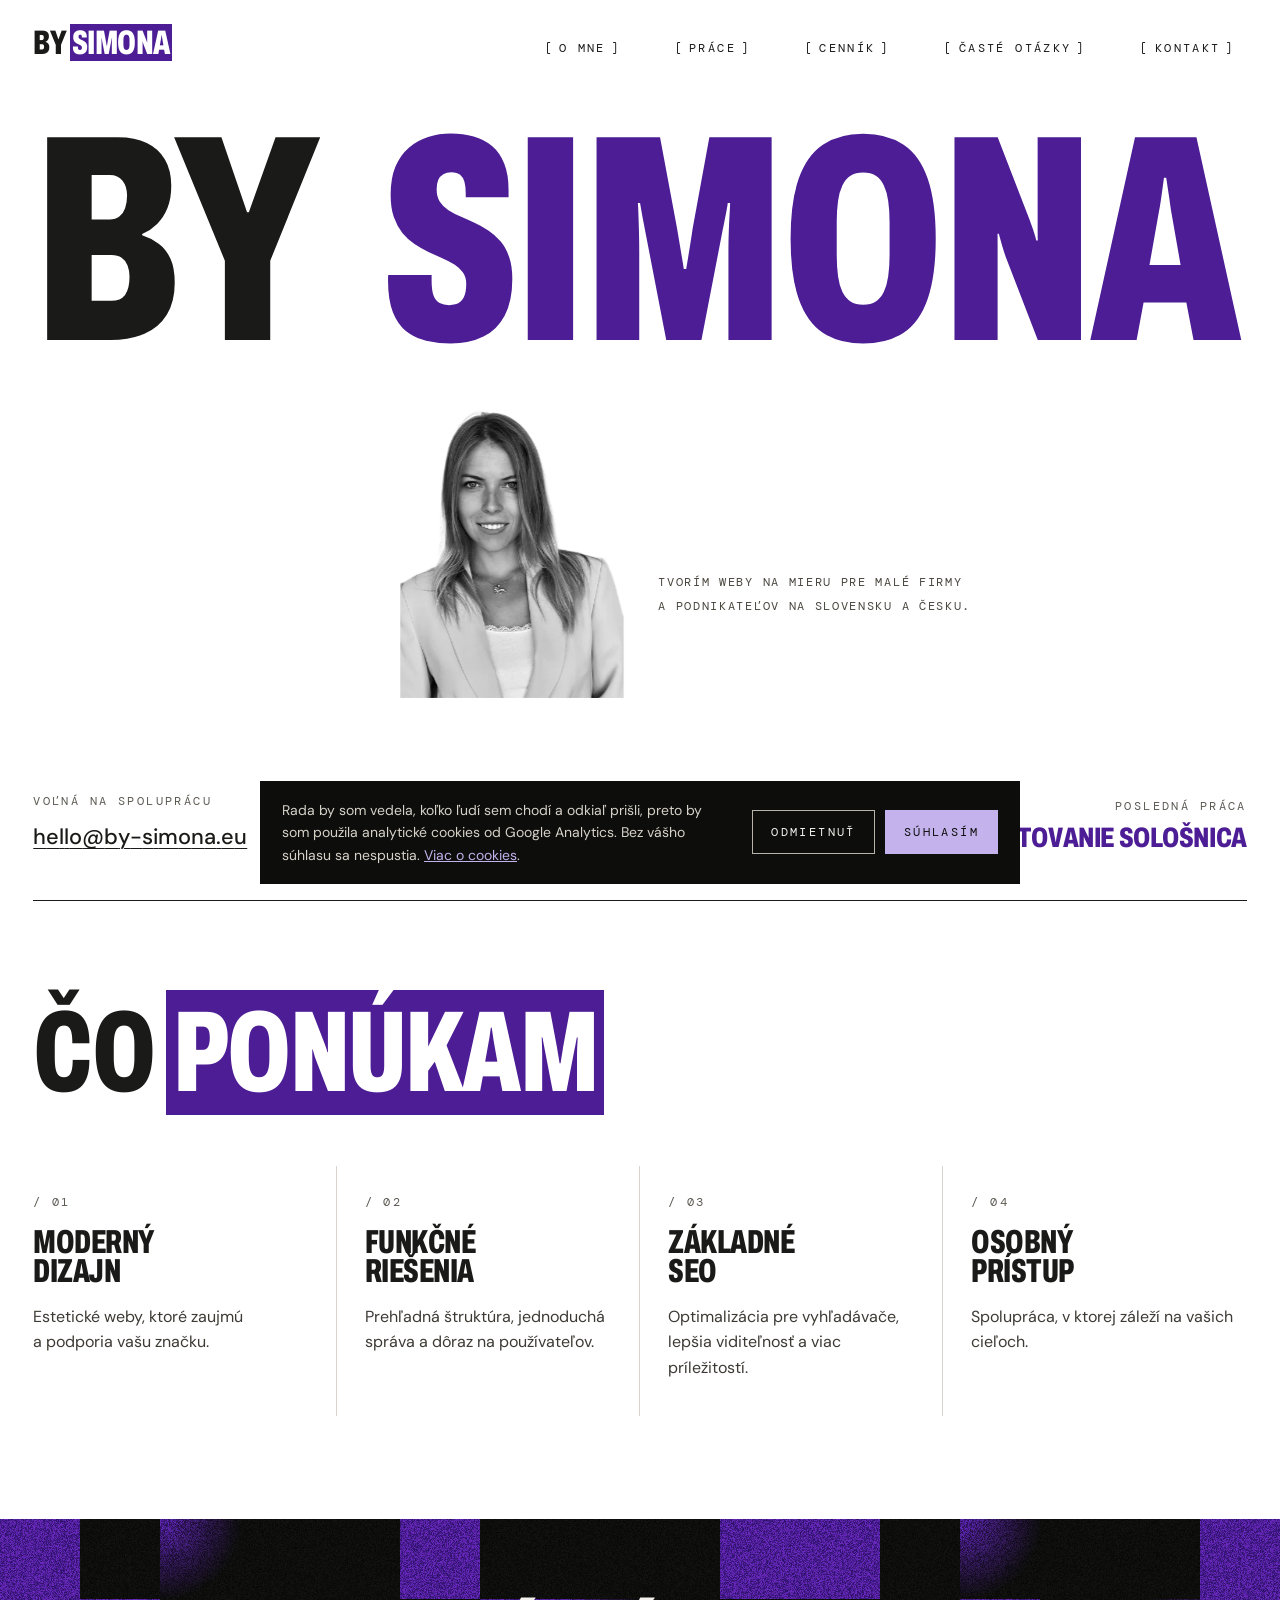
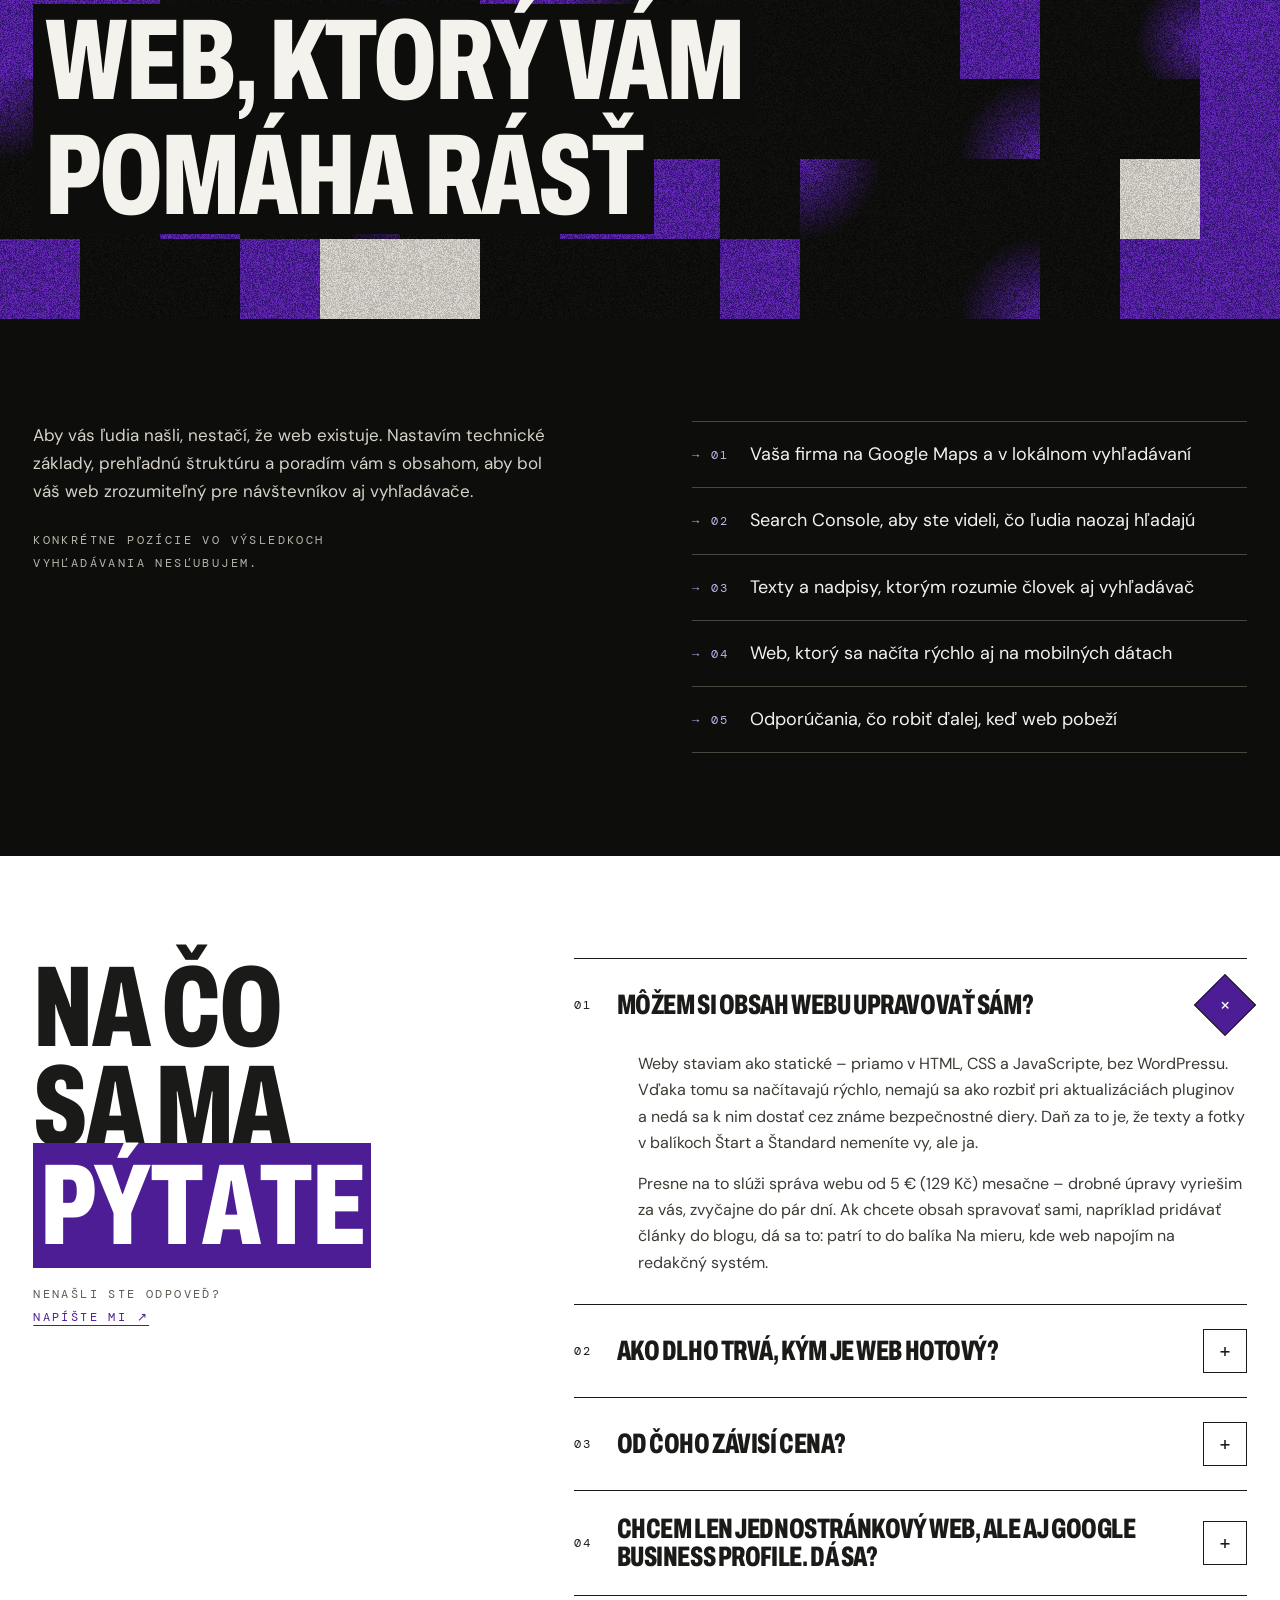
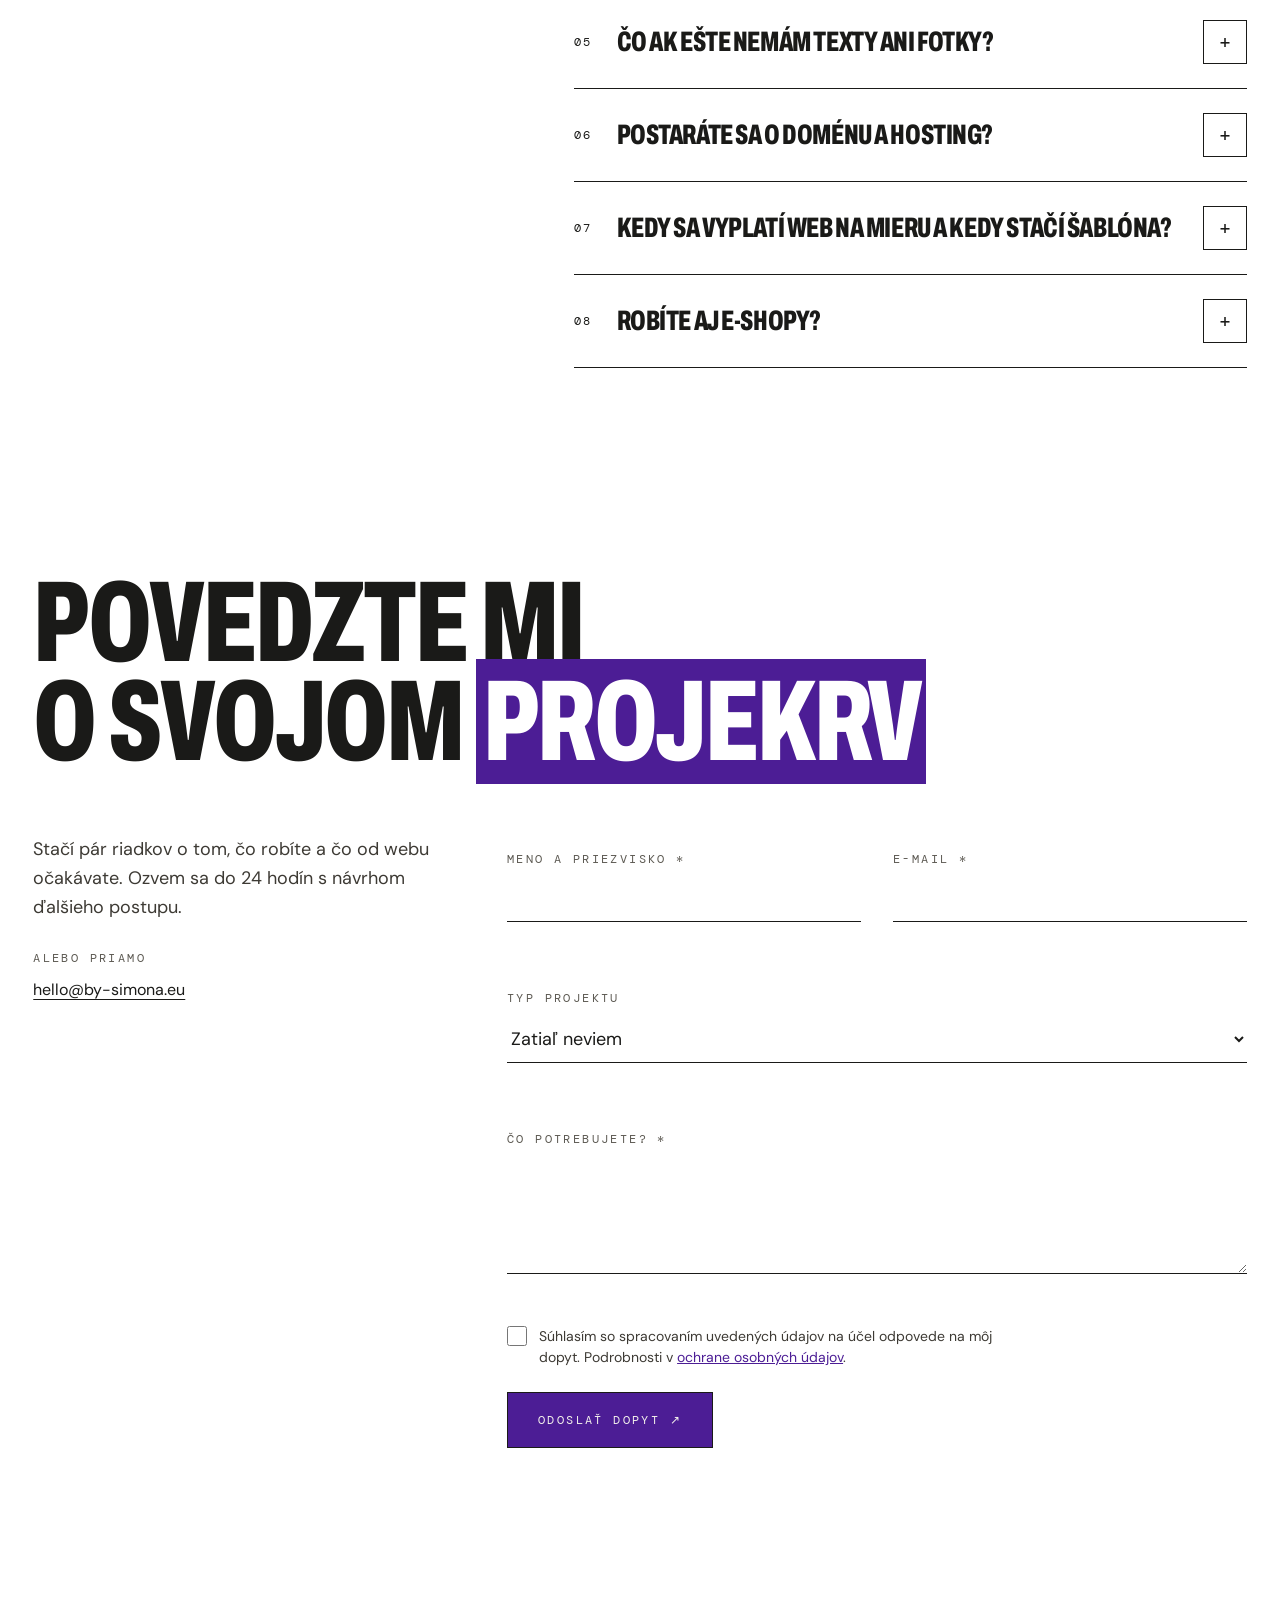
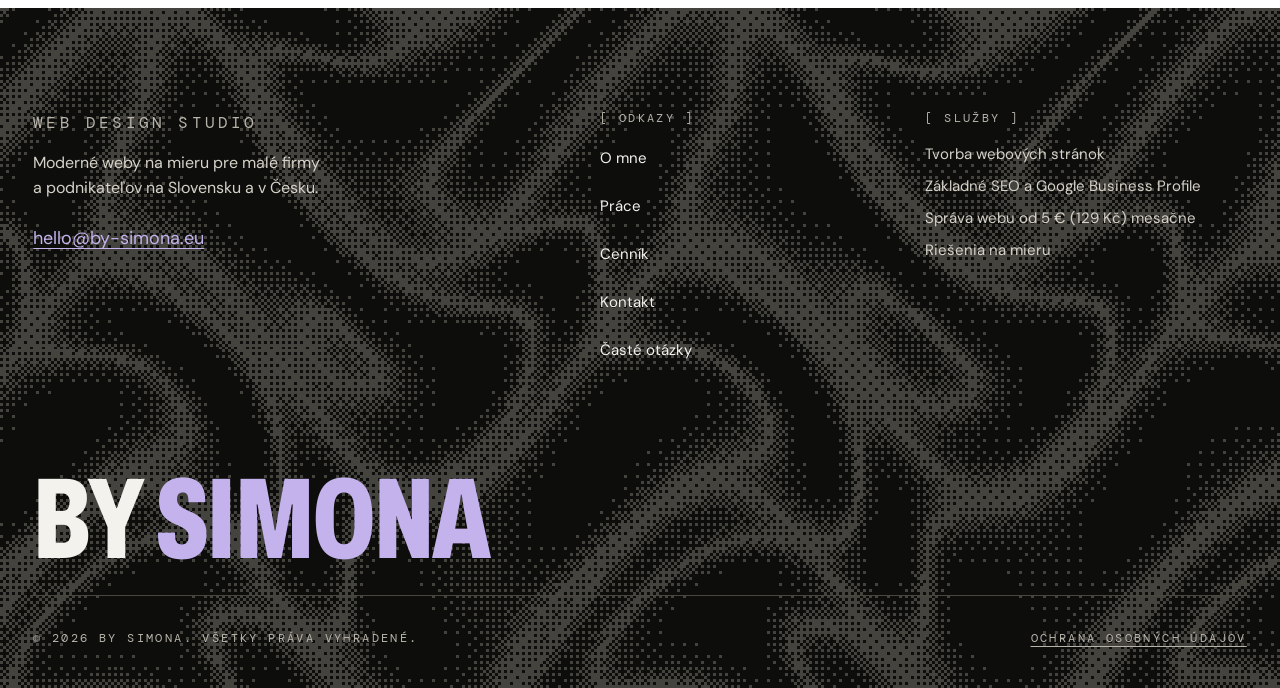
==== commit 9bc0e7a0: "Jemne upravy sekcii na domovskej stranke - vacsi gap v .section-head (24px -> 40px) - odstranena cia" ====
--- a/index.html
+++ b/index.html
@@ -216,7 +216,7 @@
             <a class="uline" href="#kontakt">hello@by-simona.eu</a>
           </div>
           <div class="hero-latest">
-            <p class="mono">posledná práca ↘</p>
+            <p class="mono">posledná práca</p>
             <a class="display" href="prace.html">Ubytovanie Sološnica</a>
           </div>
         </div>
--- a/styles.css
+++ b/styles.css
@@ -191,12 +191,16 @@
   padding: var(--section-y) 0;
 }
 
+#kontakt.section {
+  border-top: 0;
+}
+
 .section-head {
   display: flex;
   flex-wrap: wrap;
   align-items: flex-end;
   justify-content: space-between;
-  gap: 24px;
+  gap: 40px;
   margin-bottom: var(--head-gap);
 }
 
@@ -656,12 +660,15 @@
   color: var(--accent);
   text-decoration: none;
   font-variation-settings: "wdth" 72, "wght" 800;
+  transition: color 0.25s cubic-bezier(0.2, 0.7, 0.2, 1);
+}
+.hero-latest a:hover, .hero-latest a:focus-visible {
+  color: var(--accent-soft);
 }
 
 .services-grid {
   display: grid;
   grid-template-columns: 1fr;
-  border-top: 1px solid var(--ink);
 }
 
 .service {
@@ -1821,9 +1828,6 @@
   .addon:last-child {
     padding: 24px 0;
   }
-  .hero-latest {
-    text-align: left;
-  }
 }
 @media (max-width: 900px) {
   .nav-links {
@@ -1895,4 +1899,5 @@
     animation: none;
   }
 }
+
 /*# sourceMappingURL=styles.css.map */
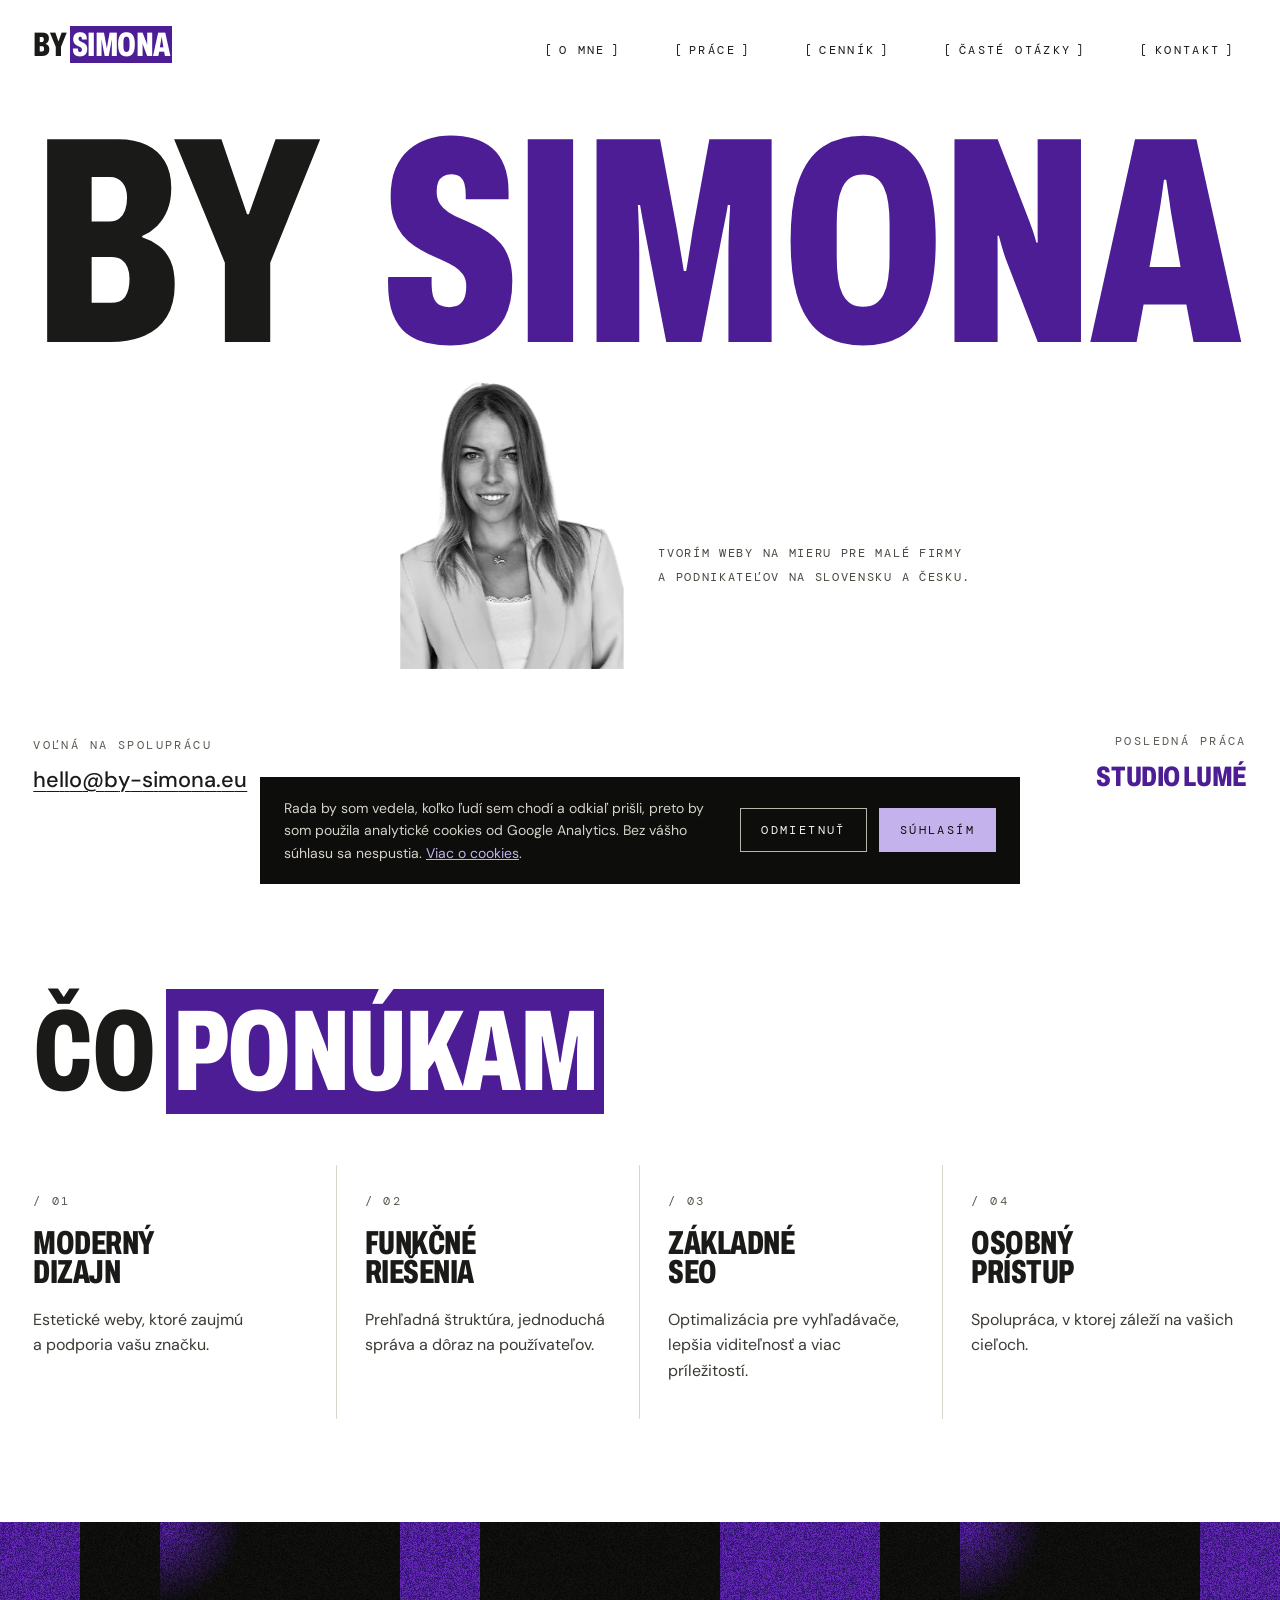
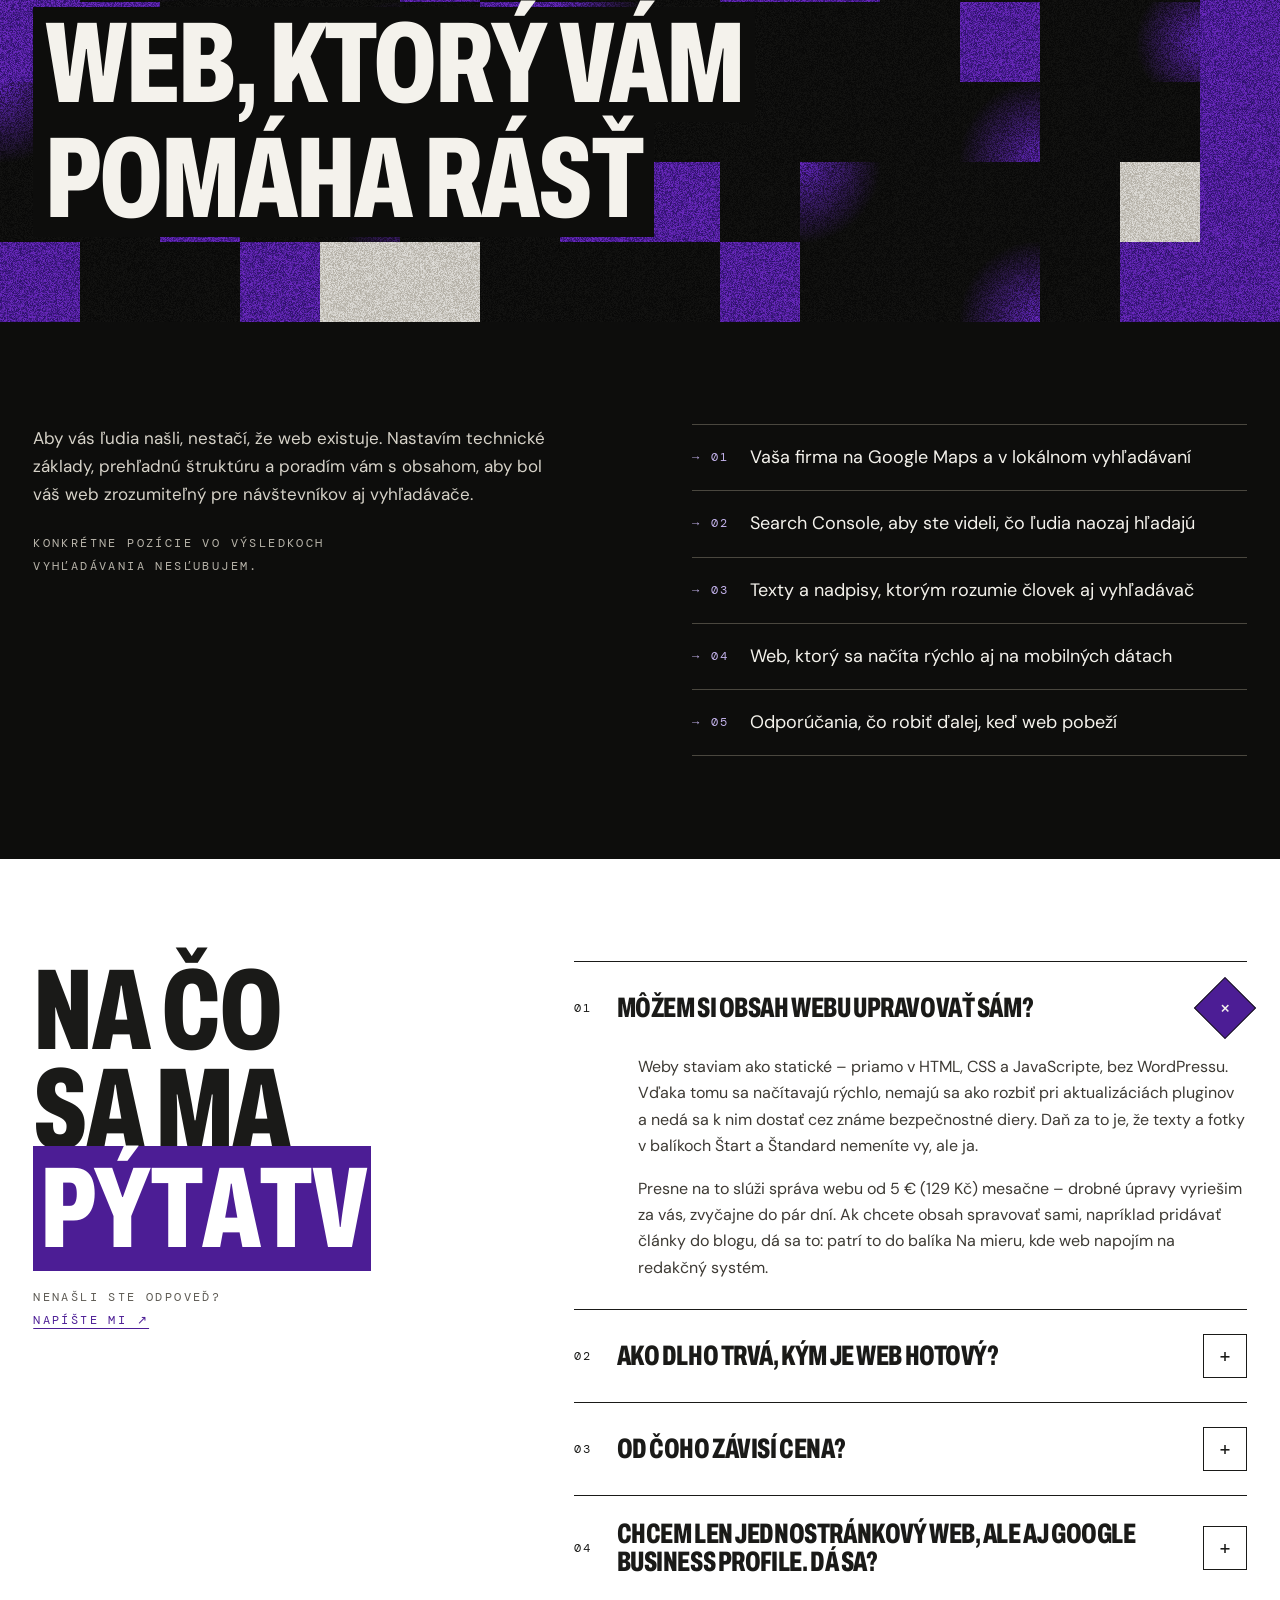
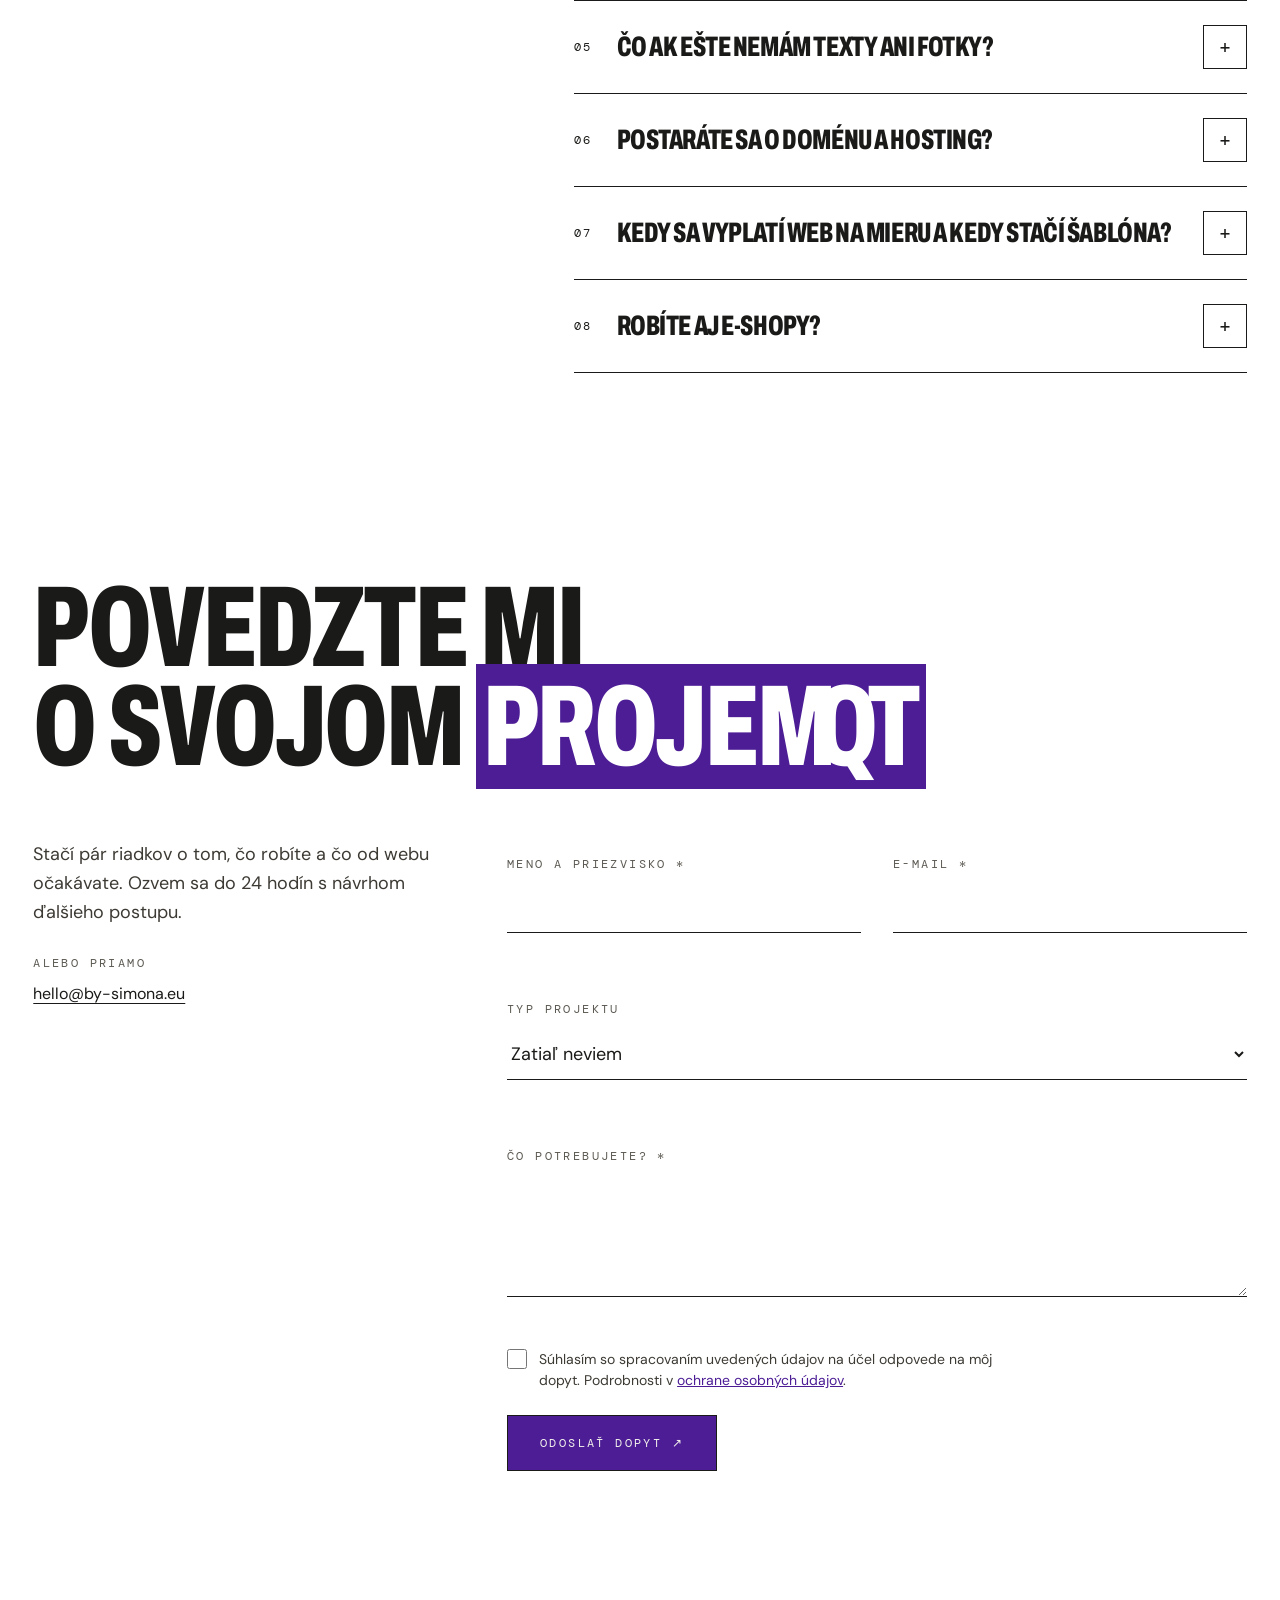
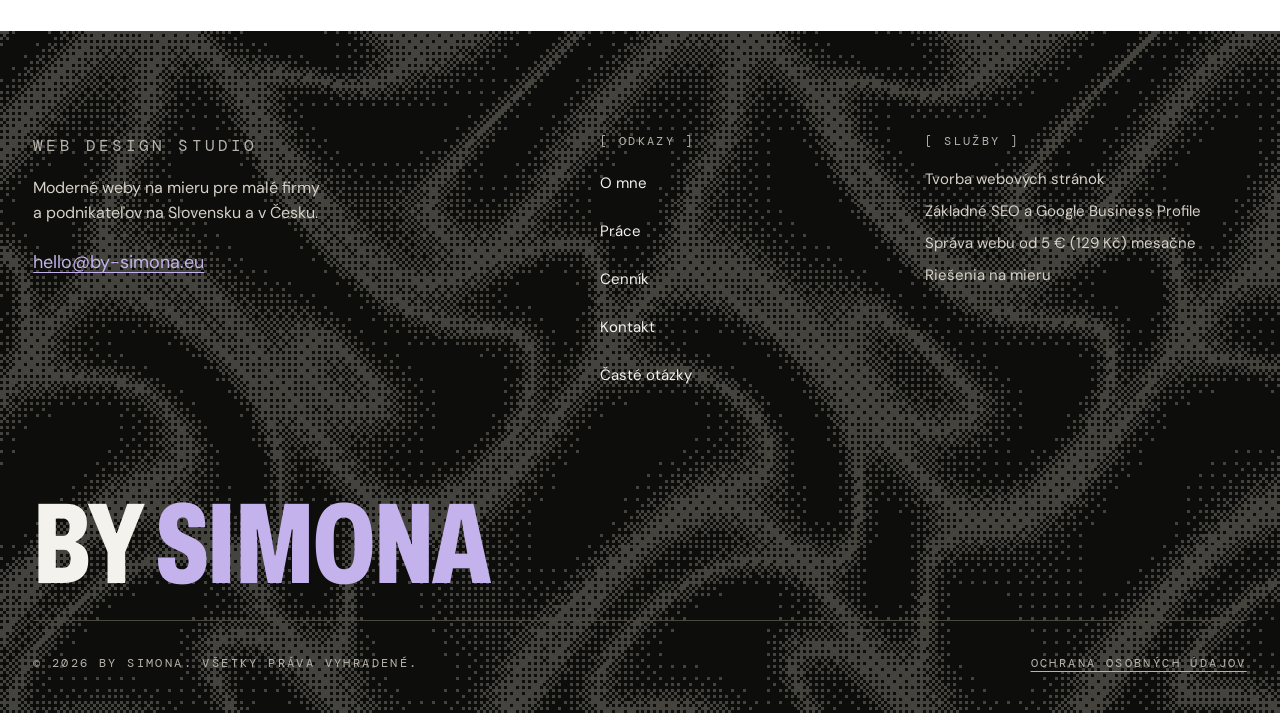
==== commit 408a9df4: "Bez dlhych pomlciek, Studio Lume v pracach, orez nahladu Shades Vety s dlhou pomlckou su prepisane, " ====
--- a/index.html
+++ b/index.html
@@ -217,7 +217,7 @@
           </div>
           <div class="hero-latest">
             <p class="mono">posledná práca</p>
-            <a class="display" href="prace.html">Ubytovanie Sološnica</a>
+            <a class="display" href="ukazky/studio-lume/">Studio Lumé</a>
           </div>
         </div>
       </div>
--- a/styles.css
+++ b/styles.css
@@ -1,3 +1,4 @@
+@charset "UTF-8";
 @font-face {
   font-family: "Archivo";
   font-style: normal;
@@ -79,7 +80,7 @@
   --light-soft: #d6d2c8;
   --light-mute: #b8b4aa;
   --rule-soft: #d9d5cc;
-  --gutter: clamp(20px, 2.6vw, 38px);
+  --gutter: clamp(20px, 2.6vw, 40px);
   --shell: 1400px;
   --section-y: clamp(56px, 8vw, 112px);
   --head-gap: clamp(40px, 5vw, 72px);
@@ -165,7 +166,7 @@
   left: -9999px;
   top: 0;
   z-index: 20;
-  padding: 12px 18px;
+  padding: 12px 20px;
   background: var(--ink);
   color: var(--panel);
   text-decoration: none;
@@ -182,17 +183,14 @@
   background: var(--panel);
 }
 
-.section {
-  padding: var(--section-y) 0;
-  border-top: 1px solid var(--ink);
-}
-
+/*
+ * Medzi sekciami nie je linka. Hranicu drží len odstup, rovnaký na každom
+ * prechode. Tým .section a .section-plain splynuli do jedného pravidla;
+ * v HTML môžu zostať obe triedy, chovajú sa rovnako.
+ */
+.section,
 .section-plain {
   padding: var(--section-y) 0;
-}
-
-#kontakt.section {
-  border-top: 0;
 }
 
 .section-head {
@@ -258,6 +256,7 @@
   padding: 0 12px;
   text-decoration: none;
   color: var(--ink);
+  /* hranaté zátvorky sa rozostupujú pod kurzorom; klávesnici ostávajú vždy */
 }
 .nav-link:hover {
   color: var(--ink);
@@ -266,7 +265,12 @@
   background: var(--accent);
   color: var(--light);
 }
-.nav-link:hover .nav-bracket, .nav-link:focus-visible .nav-bracket {
+@media (hover: hover) and (pointer: fine) {
+  .nav-link:hover .nav-bracket {
+    transform: translateX(var(--spread));
+  }
+}
+.nav-link:focus-visible .nav-bracket {
   transform: translateX(var(--spread));
 }
 .nav-link:focus-visible .nav-bracket {
@@ -295,7 +299,7 @@
   justify-content: flex-end;
   align-items: center;
   margin-left: auto;
-  gap: 8px clamp(14px, 2.4vw, 36px);
+  gap: 8px clamp(16px, 2.4vw, 36px);
 }
 
 .nav-toggle {
@@ -304,12 +308,16 @@
   gap: 12px;
   margin-left: auto;
   min-height: 44px;
-  padding: 0 14px;
+  padding: 0 16px;
   background: transparent;
   border: 1px solid var(--ink);
   border-radius: 0;
   color: var(--ink);
   cursor: pointer;
+  transition: transform 0.12s cubic-bezier(0.2, 0.7, 0.2, 1);
+}
+.nav-toggle:active {
+  transform: scale(0.97);
 }
 
 .nav-toggle-box {
@@ -352,7 +360,7 @@
   z-index: 40;
   display: flex;
   flex-direction: column;
-  padding: 22px var(--gutter) clamp(32px, 6vh, 64px);
+  padding: 24px var(--gutter) clamp(32px, 6vh, 64px);
   background: var(--dark);
   color: var(--light);
   overflow-y: auto;
@@ -391,16 +399,20 @@
   align-items: center;
   gap: 12px;
   min-height: 44px;
-  padding: 0 14px;
+  padding: 0 16px;
   background: transparent;
   border: 1px solid var(--light);
   border-radius: 0;
   color: var(--light);
   cursor: pointer;
+  transition: background-color 0.2s ease, color 0.2s ease, transform 0.12s cubic-bezier(0.2, 0.7, 0.2, 1);
 }
 .mobile-nav-close:hover {
   background: var(--light);
   color: var(--dark);
+}
+.mobile-nav-close:active {
+  transform: scale(0.97);
 }
 
 .mobile-nav-list {
@@ -425,7 +437,7 @@
 .mobile-nav-link {
   display: flex;
   align-items: baseline;
-  gap: 18px;
+  gap: 20px;
   padding: 16px 0;
   min-height: 44px;
   color: var(--light);
@@ -462,7 +474,7 @@
 .topbar {
   max-width: var(--shell);
   margin: 0 auto;
-  padding: 22px var(--gutter);
+  padding: 24px var(--gutter);
   background: var(--panel);
 }
 
@@ -470,7 +482,7 @@
   display: flex;
   flex-wrap: wrap;
   align-items: center;
-  gap: 12px clamp(14px, 2.4vw, 36px);
+  gap: 12px clamp(16px, 2.4vw, 36px);
 }
 
 .nav-logo {
@@ -492,7 +504,7 @@
   min-height: -moz-min-content;
   min-height: min-content;
   margin: 0 auto;
-  padding: 26px var(--gutter) clamp(28px, 4vw, 44px);
+  padding: 28px var(--gutter) var(--section-y);
   background: var(--panel);
 }
 
@@ -532,8 +544,8 @@
   display: flex;
   flex-wrap: wrap;
   align-items: flex-start;
-  gap: 8px clamp(18px, 3vw, 44px);
-  padding-bottom: clamp(26px, 4vw, 48px);
+  gap: 8px clamp(20px, 3vw, 44px);
+  padding-bottom: clamp(28px, 4vw, 48px);
 }
 
 .hero-logo {
@@ -572,7 +584,7 @@
   align-items: center;
   justify-content: flex-start;
   gap: clamp(20px, 3vw, 40px);
-  margin-top: clamp(-22px, -1.8vw, 0px);
+  margin-top: clamp(-24px, -1.8vw, 0px);
 }
 
 .hero-portrait {
@@ -628,7 +640,7 @@
   flex-wrap: wrap;
   align-items: flex-end;
   gap: 24px;
-  margin-top: clamp(22px, 3vw, 40px);
+  margin-top: clamp(24px, 3vw, 40px);
 }
 
 .hero-mail {
@@ -640,7 +652,7 @@
 }
 .hero-mail a {
   display: inline-block;
-  padding: 5px 0;
+  padding: 4px 0;
   font-size: clamp(16px, 1.7vw, 22px);
   font-weight: 500;
   color: var(--ink);
@@ -651,11 +663,11 @@
   text-align: right;
 }
 .hero-latest p {
-  margin: 0 0 6px;
+  margin: 0 0 8px;
 }
 .hero-latest a {
   display: inline-block;
-  padding: 6px 0;
+  padding: 8px 0;
   font-size: clamp(18px, 2.2vw, 30px);
   color: var(--accent);
   text-decoration: none;
@@ -674,7 +686,7 @@
 .service {
   display: flex;
   flex-direction: column;
-  gap: 18px;
+  gap: 20px;
   padding: 28px 0 36px;
   border-bottom: 1px solid var(--rule-soft);
 }
@@ -877,14 +889,15 @@
     transform: translate(0.04em, 0.09em);
   }
 }
-.band:hover .glitch::before {
-  animation: glitch-a 0.9s steps(1) 1;
-}
-
-.band:hover .glitch::after {
-  animation: glitch-b 0.9s steps(1) 1;
-}
-
+/* glitch je efekt pre kurzor, na dotyku by ho spustilo samotné scrollovanie */
+@media (hover: hover) and (pointer: fine) {
+  .band:hover .glitch::before {
+    animation: glitch-a 0.9s steps(1) 1;
+  }
+  .band:hover .glitch::after {
+    animation: glitch-b 0.9s steps(1) 1;
+  }
+}
 .band-body {
   display: flex;
   flex-wrap: wrap;
@@ -928,7 +941,7 @@
 }
 .seo-list .mono {
   color: var(--accent-soft);
-  padding-top: 5px;
+  padding-top: 4px;
 }
 
 .faq-layout {
@@ -980,8 +993,10 @@
   background: var(--accent);
   color: var(--light);
 }
-.faq summary:hover .faq-toggle {
-  animation: toggle-spin 1.2s ease-in-out 1;
+@media (hover: hover) and (pointer: fine) {
+  .faq summary:hover .faq-toggle {
+    animation: toggle-spin 1.2s ease-in-out 1;
+  }
 }
 .faq.is-closing .faq-toggle {
   --turn: 0deg;
@@ -1019,7 +1034,8 @@
   font-size: 20px;
   --turn: 0deg;
   transform: rotate(var(--turn));
-  transition: transform 0.25s, background 0.25s;
+  /* bez krivky by otočenie išlo na slabom prednastavenom ease */
+  transition: transform 0.25s cubic-bezier(0.2, 0.7, 0.2, 1), background 0.25s ease;
 }
 
 .faq-answer {
@@ -1028,7 +1044,7 @@
   max-width: 760px;
 }
 .faq-answer p {
-  margin: 0 0 14px;
+  margin: 0 0 16px;
   font-size: 16px;
   line-height: 1.65;
   color: var(--grey-text);
@@ -1088,7 +1104,7 @@
   font-size: inherit;
   font-weight: inherit;
   display: inline-block;
-  padding: 5px 0;
+  padding: 4px 0;
   border: 0;
   background: none;
   color: inherit;
@@ -1096,6 +1112,10 @@
   text-decoration: underline;
   text-underline-offset: 4px;
   text-decoration-thickness: 1px;
+  transition: transform 0.12s cubic-bezier(0.2, 0.7, 0.2, 1);
+}
+.copy-mail-button:active {
+  transform: scale(0.97);
 }
 
 .copy-mail-tip {
@@ -1104,7 +1124,7 @@
   top: calc(100% + 12px);
   z-index: 5;
   white-space: nowrap;
-  padding: 9px 13px;
+  padding: 8px 12px;
   background: var(--ink);
   color: var(--light);
   opacity: 0;
@@ -1116,8 +1136,15 @@
   background: var(--accent);
 }
 
+/*
+ * Hláška po kliknutí si vie bublinu zobraziť sama. Na dotyku nie je hover ani
+ * :focus-visible, takže bez tohto by po ťuknutí na mobile nebolo vidieť nič.
+ * Triedu is-shown dáva main.js a po 2,5 s ju zase berie. is-done je len farba
+ * úspechu, aby sa nepodarené kopírovanie nehlásilo zelenou.
+ */
 .copy-mail:hover .copy-mail-tip,
-.copy-mail-button:focus-visible ~ .copy-mail-tip {
+.copy-mail-button:focus-visible ~ .copy-mail-tip,
+.copy-mail-tip.is-shown {
   opacity: 1;
   transform: none;
 }
@@ -1144,7 +1171,7 @@
 .field {
   display: flex;
   flex-direction: column;
-  gap: 10px;
+  gap: 12px;
 }
 .field input,
 .field select,
@@ -1156,7 +1183,7 @@
   border: 0;
   border-bottom: 1px solid var(--ink);
   border-radius: 0;
-  padding: 10px 0;
+  padding: 12px 0;
   min-height: 44px;
   outline: none;
 }
@@ -1206,14 +1233,19 @@
   border: 1px solid var(--ink);
   border-radius: 0;
   min-height: 56px;
-  padding: 0 30px;
+  padding: 0 32px;
   cursor: pointer;
   color: var(--light);
   background: var(--accent);
+  transition: background-color 0.2s ease, color 0.2s ease, transform 0.12s cubic-bezier(0.2, 0.7, 0.2, 1);
+  /* odoslanie je jediný nevratný klik na stránke, nech ho teda cítiš */
 }
 .send:hover {
   background: var(--ink);
   color: var(--panel);
+}
+.send:active:not(:disabled) {
+  transform: scale(0.97);
 }
 .send:disabled {
   cursor: progress;
@@ -1281,22 +1313,28 @@
   transform-style: preserve-3d;
   transition: transform 0.45s cubic-bezier(0.2, 0.7, 0.2, 1);
   will-change: transform;
+  /*
+   * Rozloženie karty do hĺbky patrí kurzoru. Na dotyku by ťuknutie kartu
+   * rozložilo a nechalo rozloženú, takže tam zostáva plochá.
+   */
 }
 .tilt.is-live {
   transition: transform 0.08s linear;
 }
-.tilt:hover .plate {
-  transform: translate3d(20px, 20px, -70px);
-}
-.tilt:hover .shot {
-  transform: translateZ(40px);
-}
-.tilt:hover .glare {
-  opacity: 1;
-}
-.tilt:hover .badge {
-  opacity: 1;
-  transform: translateZ(90px) scale(1);
+@media (hover: hover) and (pointer: fine) {
+  .tilt:hover .plate {
+    transform: translate3d(20px, 20px, -70px);
+  }
+  .tilt:hover .shot {
+    transform: translateZ(40px);
+  }
+  .tilt:hover .glare {
+    opacity: 1;
+  }
+  .tilt:hover .badge {
+    opacity: 1;
+    transform: translateZ(90px) scale(1);
+  }
 }
 
 .plate {
@@ -1314,6 +1352,12 @@
   overflow: hidden;
   transform: translateZ(0);
   transition: transform 0.45s cubic-bezier(0.2, 0.7, 0.2, 1);
+  /*
+   * Náhľady sú široké 16:9 a karta je 16:10, takže orez zoberie z každej
+   * strany asi 11 % šírky. Väčšine to nevadí, majú okolo nadpisu vzduch.
+   * Shades má ale logo aj názov tesne pri ľavom okraji a stredový orez ich
+   * odreže, preto sa táto fotka drží vľavo a uberá sa len sprava.
+   */
 }
 .shot img {
   display: block;
@@ -1321,6 +1365,10 @@
   height: 100%;
   -o-object-fit: cover;
      object-fit: cover;
+}
+.shot img[src*=shades-lounge-bar] {
+  -o-object-position: left center;
+     object-position: left center;
 }
 
 .glare {
@@ -1341,7 +1389,7 @@
   transition: transform 0.45s cubic-bezier(0.2, 0.7, 0.2, 1), opacity 0.3s;
   background: var(--ink);
   color: var(--panel);
-  padding: 10px 14px;
+  padding: 12px 16px;
 }
 
 .work-meta {
@@ -1350,7 +1398,7 @@
   align-items: baseline;
   gap: 16px;
   border-top: 1px solid var(--ink);
-  padding-top: 14px;
+  padding-top: 16px;
 }
 
 .work-name {
@@ -1382,17 +1430,17 @@
 .tags {
   display: flex;
   flex-wrap: wrap;
-  gap: 10px;
+  gap: 12px;
 }
 
 .tag {
   border: 1px solid var(--ink);
-  padding: 10px 14px;
+  padding: 12px 16px;
   color: var(--ink);
 }
 
 .tag-accent {
-  padding: 10px 14px;
+  padding: 12px 16px;
   color: var(--light);
   background: var(--accent);
 }
@@ -1402,7 +1450,7 @@
   min-width: 0;
   display: flex;
   flex-direction: column;
-  gap: 18px;
+  gap: 20px;
   font-size: 17px;
   line-height: 1.65;
   color: var(--grey-text);
@@ -1446,7 +1494,7 @@
 }
 
 .plan-above {
-  margin: 0 0 6px;
+  margin: 0 0 8px;
 }
 
 .plan-desc {
@@ -1467,7 +1515,7 @@
   color: var(--grey-text);
 }
 .plan-list li {
-  padding: 10px 0;
+  padding: 12px 0;
   border-top: 1px solid #e4e0d7;
 }
 
@@ -1499,7 +1547,7 @@
   align-items: center;
   justify-content: center;
   min-height: 48px;
-  padding: 0 22px;
+  padding: 0 24px;
   text-decoration: none;
   border: 1px solid var(--ink);
   color: var(--ink);
@@ -1519,7 +1567,7 @@
 }
 
 .addons-title {
-  margin: var(--head-gap) 0 18px;
+  margin: var(--head-gap) 0 20px;
 }
 
 .addons {
@@ -1593,11 +1641,11 @@
   font-size: clamp(40px, 6vw, 88px);
 }
 .legal h2 {
-  margin: clamp(32px, 4vw, 48px) 0 14px;
+  margin: clamp(32px, 4vw, 48px) 0 16px;
   font-size: clamp(24px, 2.4vw, 32px);
 }
 .legal p {
-  margin: 0 0 14px;
+  margin: 0 0 16px;
   font-size: 16px;
   line-height: 1.7;
   color: var(--grey-text);
@@ -1608,8 +1656,8 @@
   color: var(--grey-text);
 }
 .legal ul {
-  margin: 0 0 14px;
-  padding-left: 22px;
+  margin: 0 0 16px;
+  padding-left: 24px;
 }
 
 .footer {
@@ -1646,7 +1694,7 @@
   min-width: 0;
 }
 .footer-about .mono {
-  margin: 0 0 14px;
+  margin: 0 0 16px;
   color: var(--light-mute);
 }
 .footer-about p {
@@ -1681,7 +1729,7 @@
 }
 
 .footer-label {
-  margin: 0 0 6px;
+  margin: 0 0 8px;
   color: var(--light-mute);
 }
 
@@ -1753,7 +1801,7 @@
   align-items: center;
   justify-content: space-between;
   gap: 16px 24px;
-  padding: 18px 22px;
+  padding: 20px 24px;
   background: var(--dark);
   color: var(--light);
   opacity: 0;
@@ -1780,7 +1828,7 @@
 .cookie-banner-actions {
   display: flex;
   flex-wrap: wrap;
-  gap: 10px;
+  gap: 12px;
 }
 
 .cookie-banner-btn {
@@ -1789,7 +1837,7 @@
   letter-spacing: 0.2em;
   text-transform: uppercase;
   min-height: 44px;
-  padding: 0 18px;
+  padding: 0 20px;
   border: 1px solid var(--accent-soft);
   border-radius: 0;
   background: var(--accent-soft);
@@ -1865,6 +1913,16 @@
 @media (prefers-reduced-motion: reduce) {
   html {
     scroll-behavior: auto;
+  }
+  /*
+   * Farby tlačidiel ostávajú, stlačenie sa prestane zmenšovať. Odozva tak
+   * nezmizne, len ju nesie zmena farby namiesto pohybu.
+   */
+  .send:active:not(:disabled),
+  .copy-mail-button:active,
+  .nav-toggle:active,
+  .mobile-nav-close:active {
+    transform: none;
   }
   .mobile-nav,
   .mobile-nav-list li,
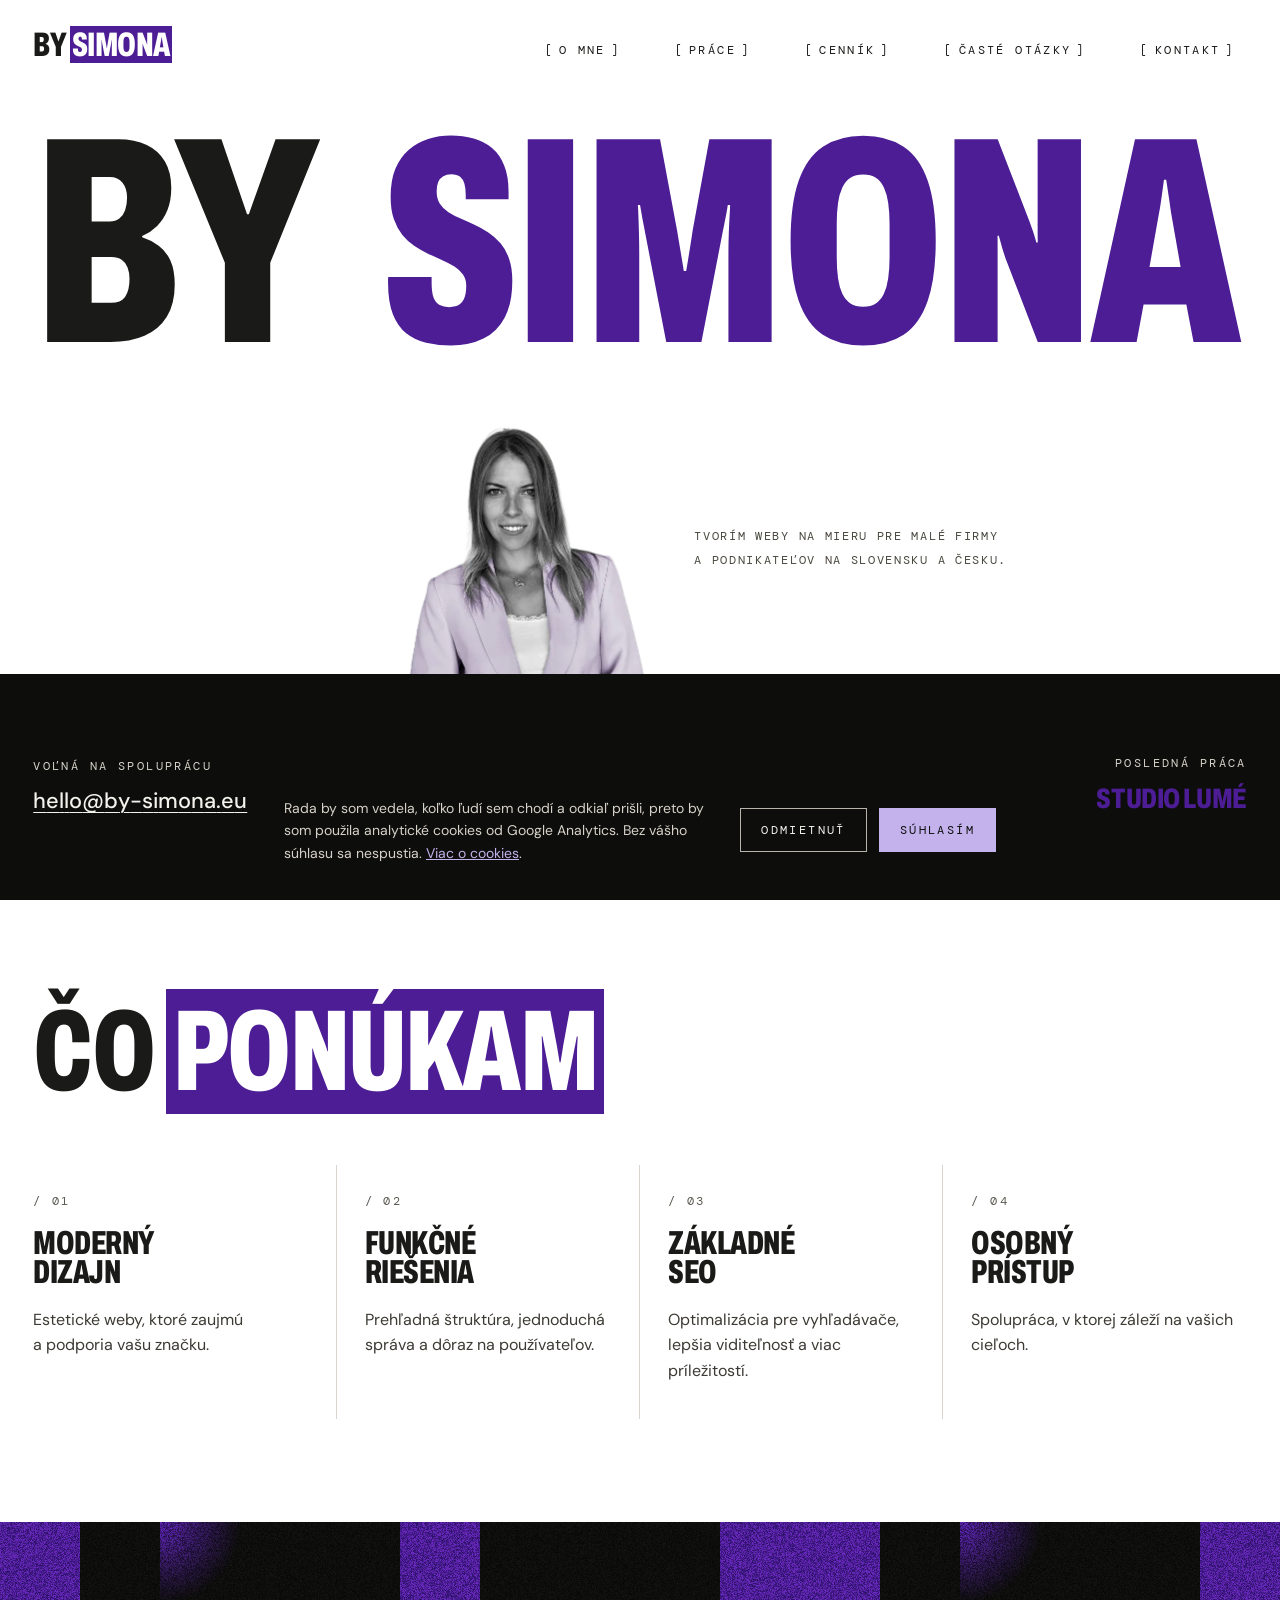
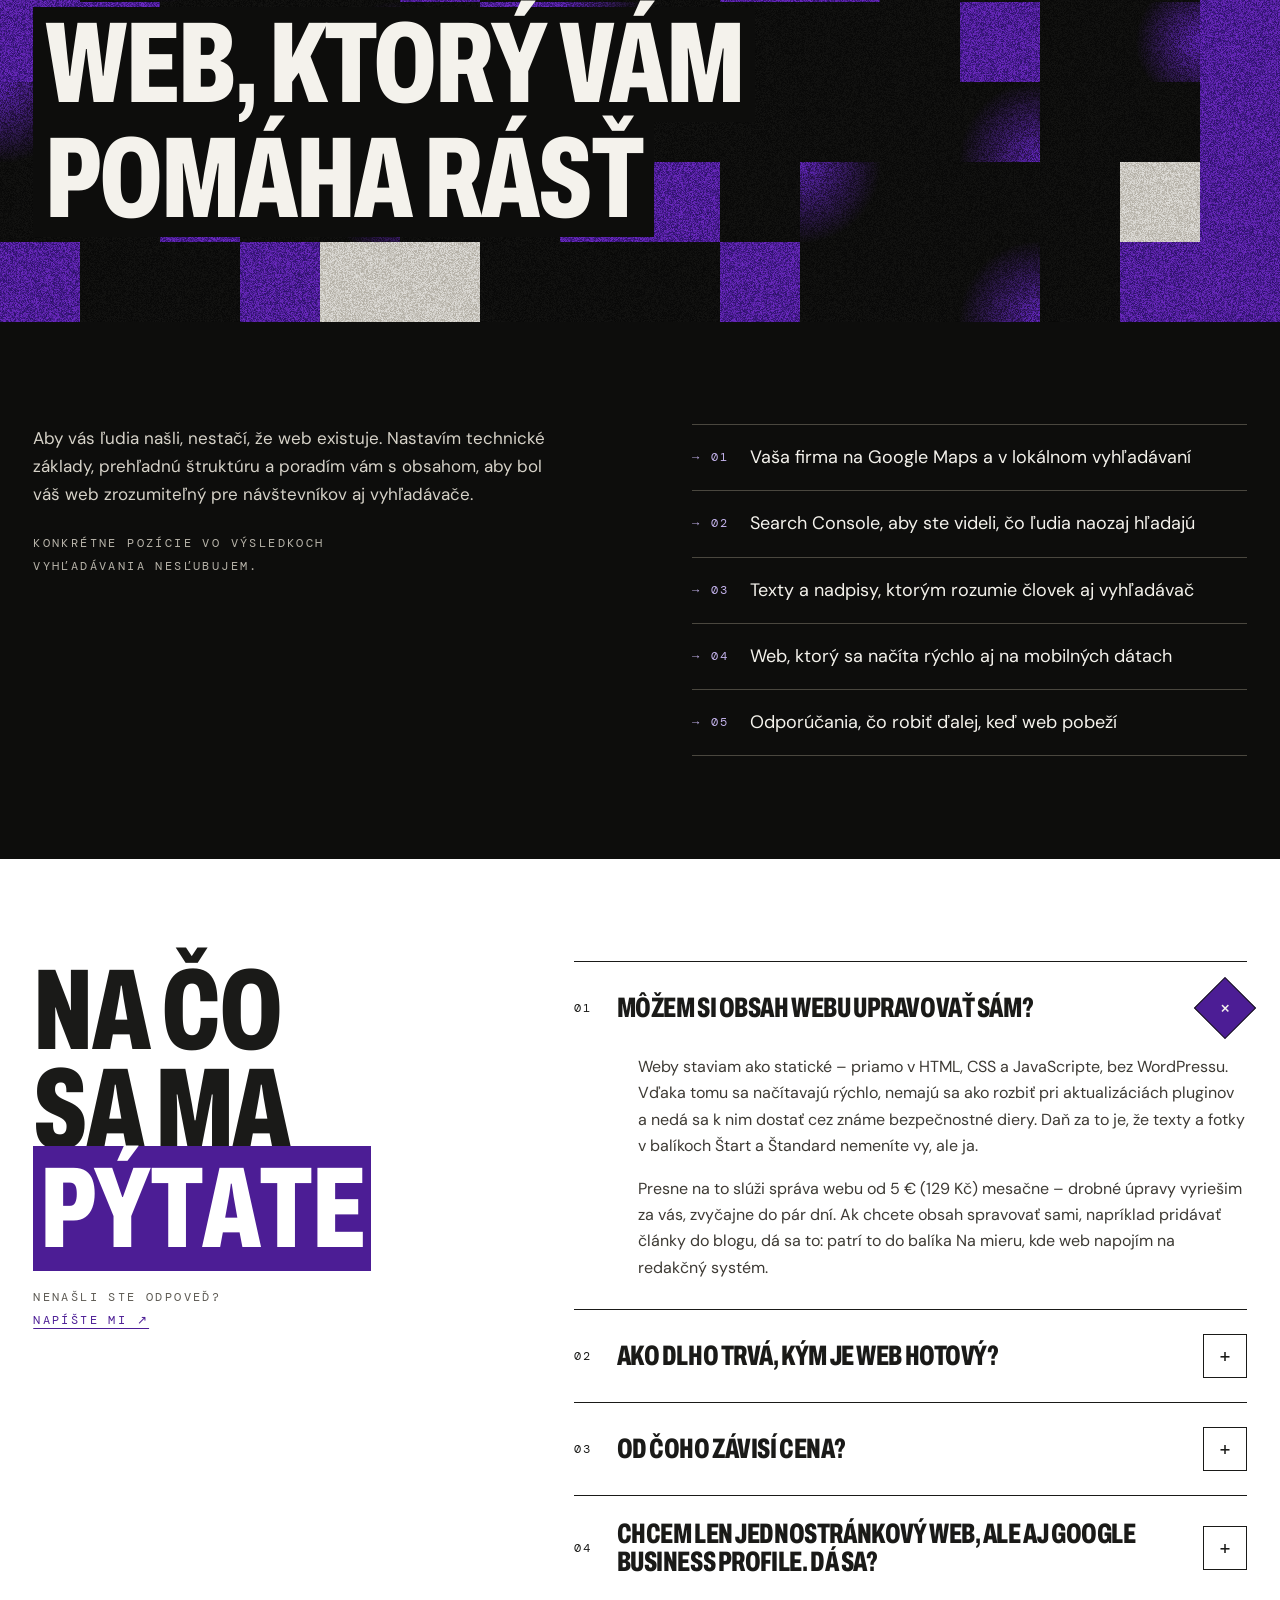
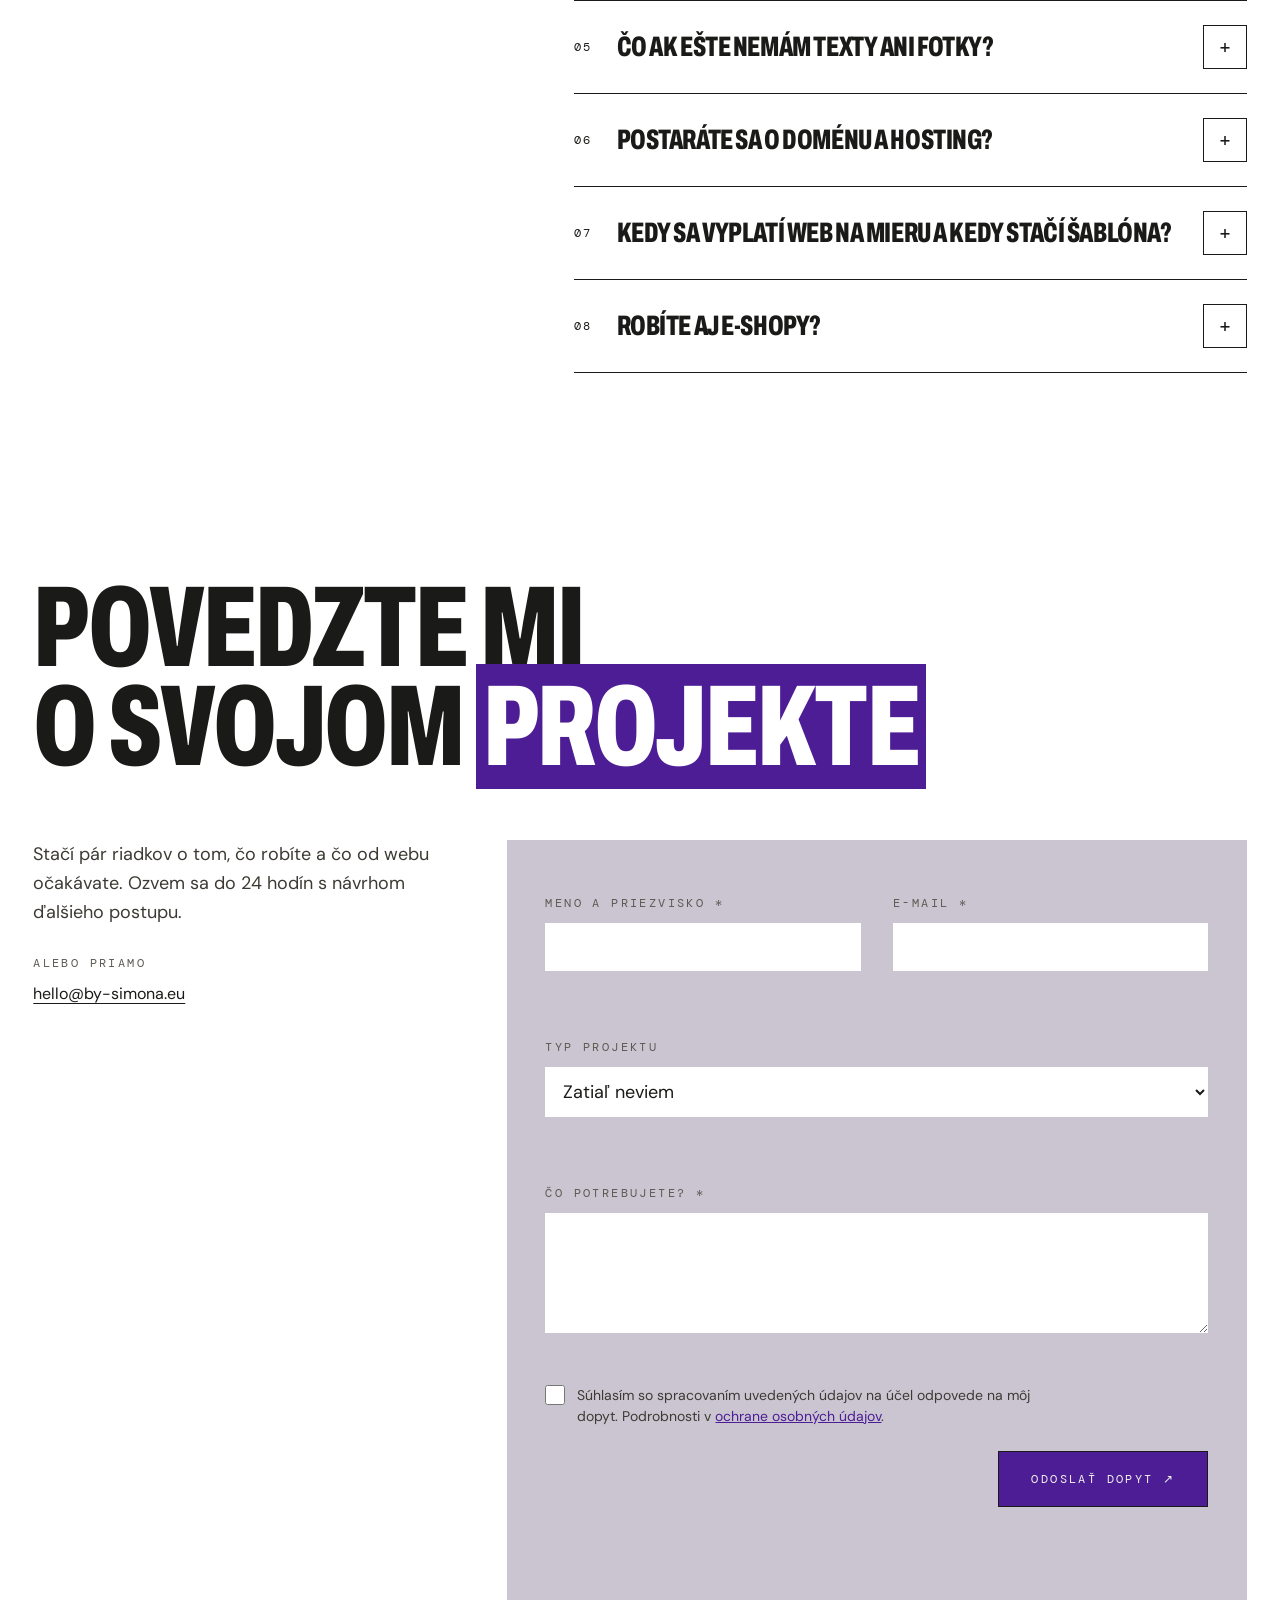
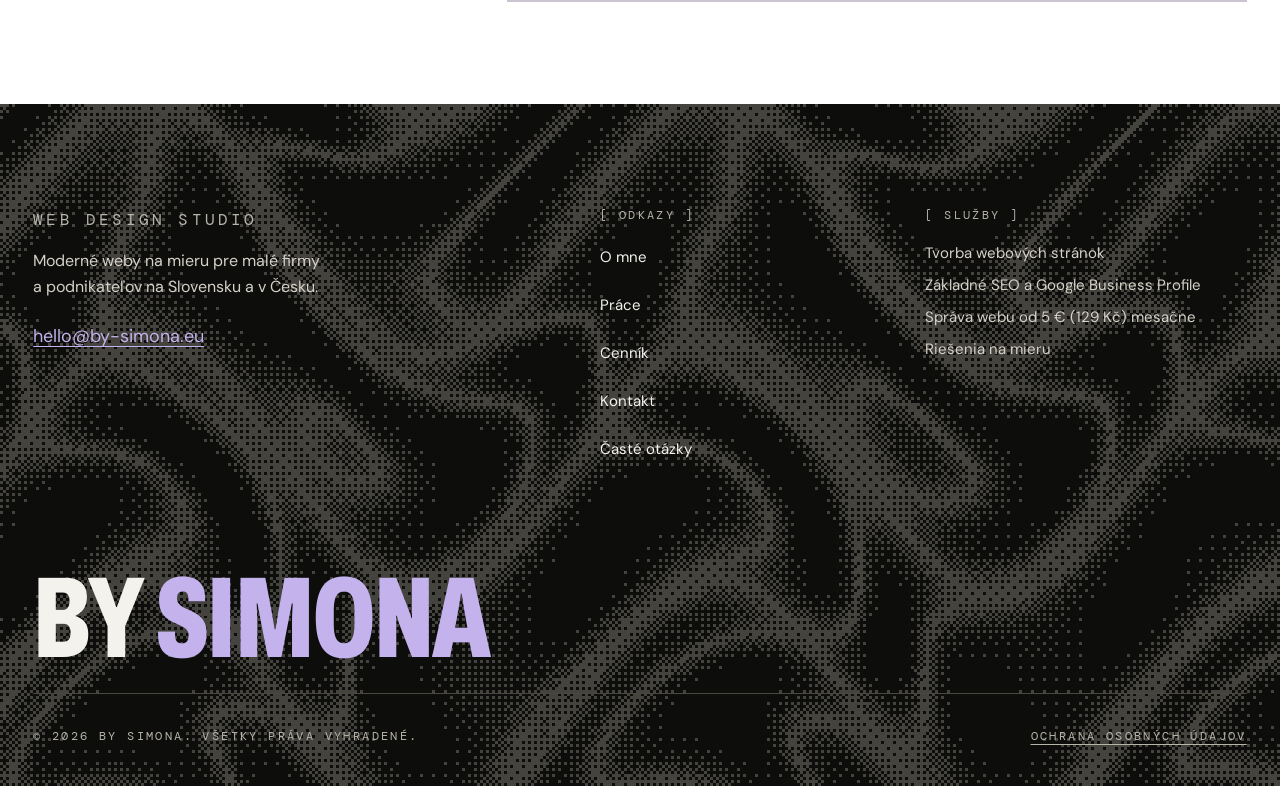
==== commit 2d185745: "Odkazy na Studio Lume vedu na novu subdomenu Co-Authored-By: Claude Opus 5 <noreply@anthropic.com>" ====
--- a/index.html
+++ b/index.html
@@ -217,7 +217,13 @@
           </div>
           <div class="hero-latest">
             <p class="mono">posledná práca</p>
-            <a class="display" href="ukazky/studio-lume/">Studio Lumé</a>
+            <a
+              class="display"
+              href="https://studio-lume.by-simona.eu/"
+              target="_blank"
+              rel="noopener"
+              >Studio Lumé</a
+            >
           </div>
         </div>
       </div>
--- a/styles.css
+++ b/styles.css
@@ -1,4 +1,3 @@
-@charset "UTF-8";
 @font-face {
   font-family: "Archivo";
   font-style: normal;
@@ -183,11 +182,6 @@
   background: var(--panel);
 }
 
-/*
- * Medzi sekciami nie je linka. Hranicu drží len odstup, rovnaký na každom
- * prechode. Tým .section a .section-plain splynuli do jedného pravidla;
- * v HTML môžu zostať obe triedy, chovajú sa rovnako.
- */
 .section,
 .section-plain {
   padding: var(--section-y) 0;
@@ -256,7 +250,6 @@
   padding: 0 12px;
   text-decoration: none;
   color: var(--ink);
-  /* hranaté zátvorky sa rozostupujú pod kurzorom; klávesnici ostávajú vždy */
 }
 .nav-link:hover {
   color: var(--ink);
@@ -581,7 +574,7 @@
   min-height: 0;
   display: flex;
   flex-wrap: wrap;
-  align-items: center;
+  align-items: flex-end;
   justify-content: flex-start;
   gap: clamp(20px, 3vw, 40px);
   margin-top: clamp(-24px, -1.8vw, 0px);
@@ -605,24 +598,23 @@
   transform: translateZ(30px);
 }
 .portrait-frame .pixel-layer {
-  filter: grayscale(1) contrast(1.1);
+  filter: contrast(1.1);
 }
 .portrait-frame img {
   display: block;
   width: 100%;
   height: auto;
-  aspect-ratio: 3/4;
+  aspect-ratio: 1/1;
   -o-object-fit: cover;
      object-fit: cover;
-  filter: grayscale(1) contrast(1.1);
+  filter: contrast(1.1);
 }
 
 .hero-claim {
   flex: 1 1 240px;
   min-width: 0;
   display: flex;
-  align-items: flex-end;
-  padding-top: min(clamp(40px, 7vw, 104px), 10vh);
+  align-items: center;
 }
 .hero-claim p {
   margin: 0;
@@ -633,14 +625,28 @@
 
 .hero-foot {
   z-index: 2;
+  display: flex;
+  align-items: center;
+  min-height: clamp(140px, 18vw, 226px);
+  margin: 0 calc(50% - 50vw) calc(-1 * var(--section-y));
+  padding: clamp(24px, 3vw, 40px) calc(50vw - 50%);
+  background: var(--dark);
+  color: var(--light);
+}
+.hero-foot .mono {
+  color: var(--light-soft);
+}
+.hero-foot :focus-visible {
+  outline-color: var(--accent-soft);
 }
 
 .hero-foot-row {
+  width: 100%;
   display: flex;
   flex-wrap: wrap;
   align-items: flex-end;
   gap: 24px;
-  margin-top: clamp(24px, 3vw, 40px);
+  margin-top: 0;
 }
 
 .hero-mail {
@@ -655,7 +661,7 @@
   padding: 4px 0;
   font-size: clamp(16px, 1.7vw, 22px);
   font-weight: 500;
-  color: var(--ink);
+  color: var(--light);
 }
 
 .hero-latest {
@@ -889,7 +895,6 @@
     transform: translate(0.04em, 0.09em);
   }
 }
-/* glitch je efekt pre kurzor, na dotyku by ho spustilo samotné scrollovanie */
 @media (hover: hover) and (pointer: fine) {
   .band:hover .glitch::before {
     animation: glitch-a 0.9s steps(1) 1;
@@ -1034,7 +1039,6 @@
   font-size: 20px;
   --turn: 0deg;
   transform: rotate(var(--turn));
-  /* bez krivky by otočenie išlo na slabom prednastavenom ease */
   transition: transform 0.25s cubic-bezier(0.2, 0.7, 0.2, 1), background 0.25s ease;
 }
 
@@ -1136,12 +1140,6 @@
   background: var(--accent);
 }
 
-/*
- * Hláška po kliknutí si vie bublinu zobraziť sama. Na dotyku nie je hover ani
- * :focus-visible, takže bez tohto by po ťuknutí na mobile nebolo vidieť nič.
- * Triedu is-shown dáva main.js a po 2,5 s ju zase berie. is-done je len farba
- * úspechu, aby sa nepodarené kopírovanie nehlásilo zelenou.
- */
 .copy-mail:hover .copy-mail-tip,
 .copy-mail-button:focus-visible ~ .copy-mail-tip,
 .copy-mail-tip.is-shown {
@@ -1166,6 +1164,8 @@
   display: grid;
   grid-template-columns: repeat(auto-fit, minmax(min(240px, 100%), 1fr));
   gap: 36px 32px;
+  padding: clamp(24px, 3vw, 40px);
+  background: #cbc4d1;
 }
 
 .field {
@@ -1179,19 +1179,11 @@
   font: inherit;
   font-size: 18px;
   color: var(--ink);
-  background: transparent;
+  background: var(--panel);
   border: 0;
-  border-bottom: 1px solid var(--ink);
   border-radius: 0;
-  padding: 12px 0;
+  padding: 12px 14px;
   min-height: 44px;
-  outline: none;
-}
-.field input:focus,
-.field select:focus,
-.field textarea:focus {
-  border-bottom: 2px solid var(--ink);
-  background: #f7f6f1;
 }
 
 .field-wide {
@@ -1226,6 +1218,7 @@
 }
 
 .send {
+  margin-left: auto;
   font-family: "DM Mono", ui-monospace, monospace;
   font-size: 12px;
   letter-spacing: 0.2em;
@@ -1238,7 +1231,6 @@
   color: var(--light);
   background: var(--accent);
   transition: background-color 0.2s ease, color 0.2s ease, transform 0.12s cubic-bezier(0.2, 0.7, 0.2, 1);
-  /* odoslanie je jediný nevratný klik na stránke, nech ho teda cítiš */
 }
 .send:hover {
   background: var(--ink);
@@ -1313,10 +1305,6 @@
   transform-style: preserve-3d;
   transition: transform 0.45s cubic-bezier(0.2, 0.7, 0.2, 1);
   will-change: transform;
-  /*
-   * Rozloženie karty do hĺbky patrí kurzoru. Na dotyku by ťuknutie kartu
-   * rozložilo a nechalo rozloženú, takže tam zostáva plochá.
-   */
 }
 .tilt.is-live {
   transition: transform 0.08s linear;
@@ -1352,12 +1340,6 @@
   overflow: hidden;
   transform: translateZ(0);
   transition: transform 0.45s cubic-bezier(0.2, 0.7, 0.2, 1);
-  /*
-   * Náhľady sú široké 16:9 a karta je 16:10, takže orez zoberie z každej
-   * strany asi 11 % šírky. Väčšine to nevadí, majú okolo nadpisu vzduch.
-   * Shades má ale logo aj názov tesne pri ľavom okraji a stredový orez ich
-   * odreže, preto sa táto fotka drží vľavo a uberá sa len sprava.
-   */
 }
 .shot img {
   display: block;
@@ -1369,6 +1351,10 @@
 .shot img[src*=shades-lounge-bar] {
   -o-object-position: left center;
      object-position: left center;
+}
+.shot img[src*=studio-lume] {
+  -o-object-position: right center;
+     object-position: right center;
 }
 
 .glare {
@@ -1551,10 +1537,14 @@
   text-decoration: none;
   border: 1px solid var(--ink);
   color: var(--ink);
+  transition: background-color 0.2s ease, color 0.2s ease, transform 0.12s cubic-bezier(0.2, 0.7, 0.2, 1);
 }
 .btn:hover {
   background: var(--ink);
   color: var(--panel);
+}
+.btn:active:not(:disabled) {
+  transform: scale(0.97);
 }
 
 .btn-solid {
@@ -1862,19 +1852,45 @@
 }
 
 @media (min-width: 760px) {
+  .hero-middle {
+    --portrait: min(420px, 28vh, 30cqi);
+    flex-wrap: nowrap;
+  }
   .hero-portrait {
     flex: 0 0 auto;
-    width: min(340px, 24vh);
+    width: var(--portrait);
     min-width: 0;
     margin-left: calc(1.179 * var(--title-size) + 23px);
   }
+  .hero-claim {
+    align-self: flex-end;
+    height: var(--portrait);
+  }
 }
 @media (max-width: 760px) {
+  .hero-claim {
+    order: -1;
+    margin-top: clamp(24px, 7vw, 44px);
+  }
+  .hero-latest {
+    flex: 1 1 100%;
+    text-align: left;
+  }
   .addon {
     padding: 24px 0;
   }
   .addon:last-child {
     padding: 24px 0;
+  }
+  .contact-form {
+    gap: 10px 32px;
+  }
+  .form-foot {
+    gap: 20px;
+  }
+  .send {
+    width: 100%;
+    margin-left: 0;
   }
 }
 @media (max-width: 900px) {
@@ -1914,11 +1930,8 @@
   html {
     scroll-behavior: auto;
   }
-  /*
-   * Farby tlačidiel ostávajú, stlačenie sa prestane zmenšovať. Odozva tak
-   * nezmizne, len ju nesie zmena farby namiesto pohybu.
-   */
   .send:active:not(:disabled),
+  .btn:active:not(:disabled),
   .copy-mail-button:active,
   .nav-toggle:active,
   .mobile-nav-close:active {
